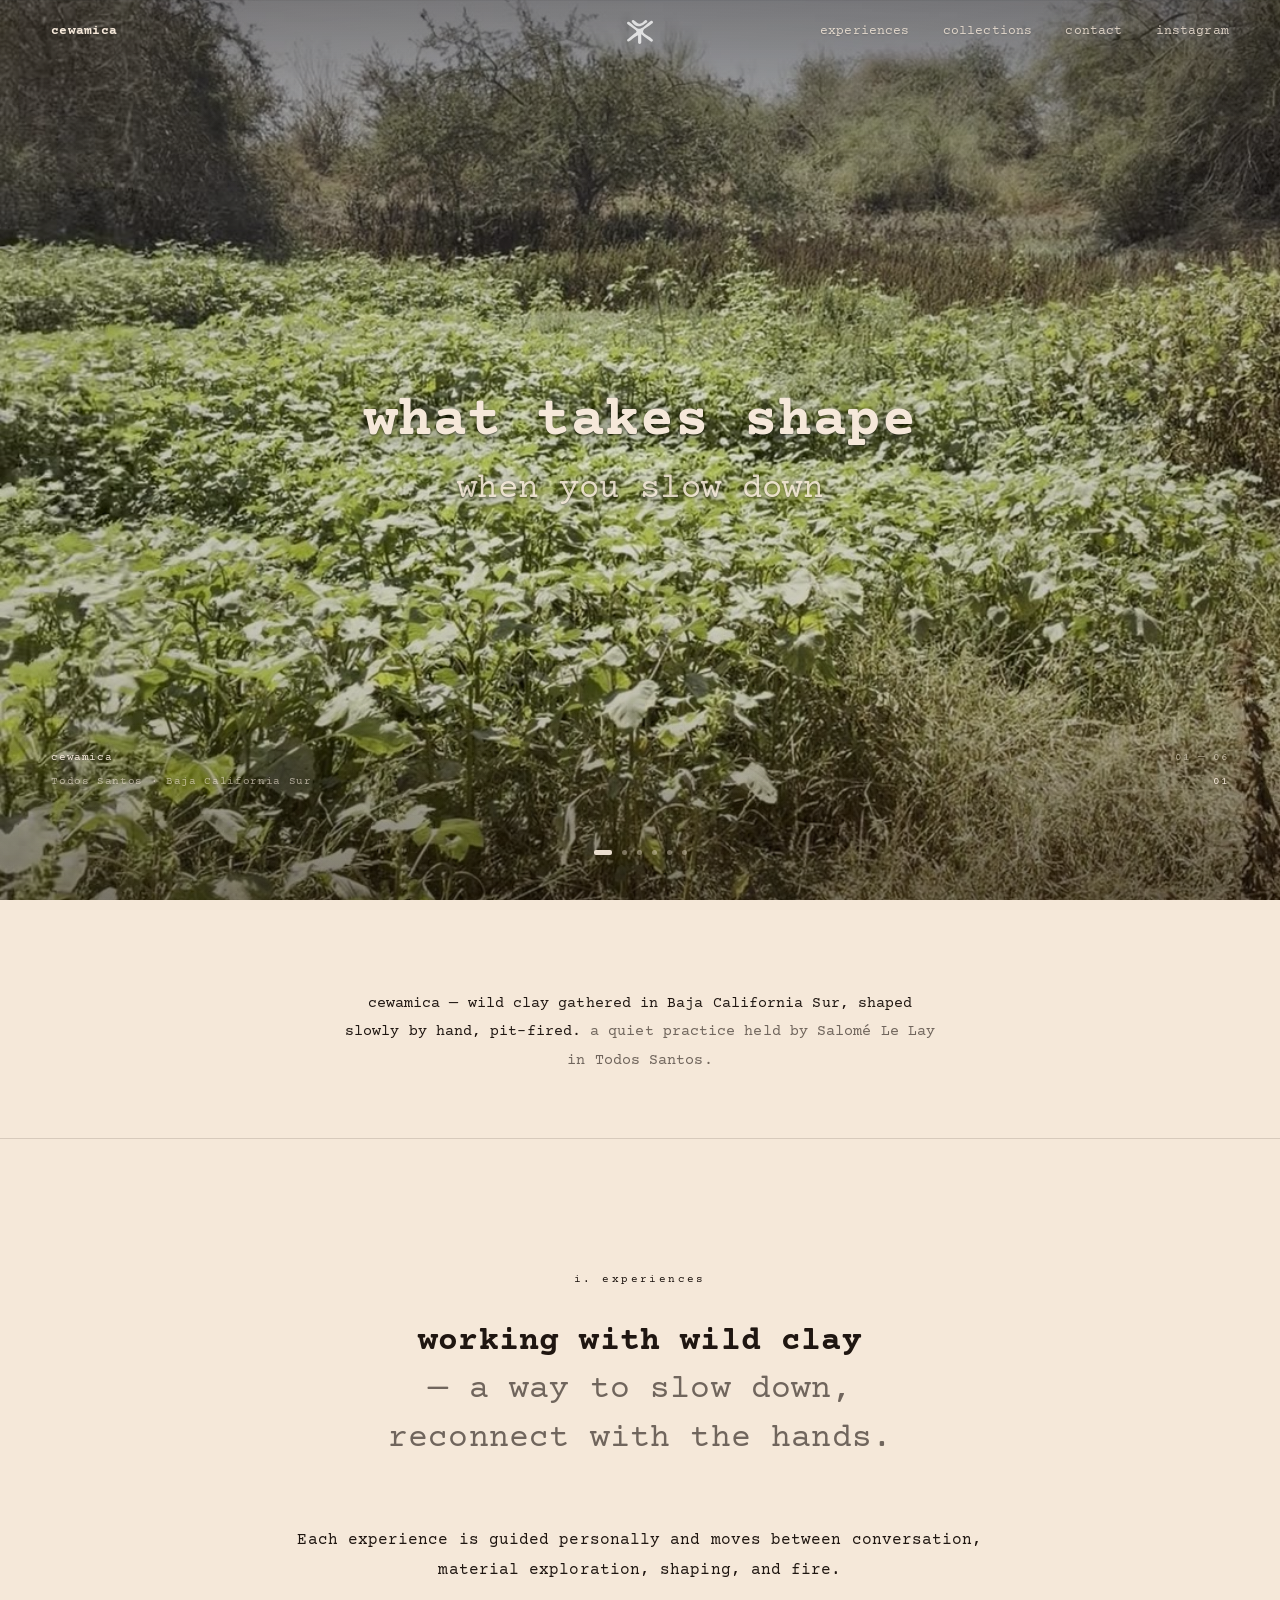
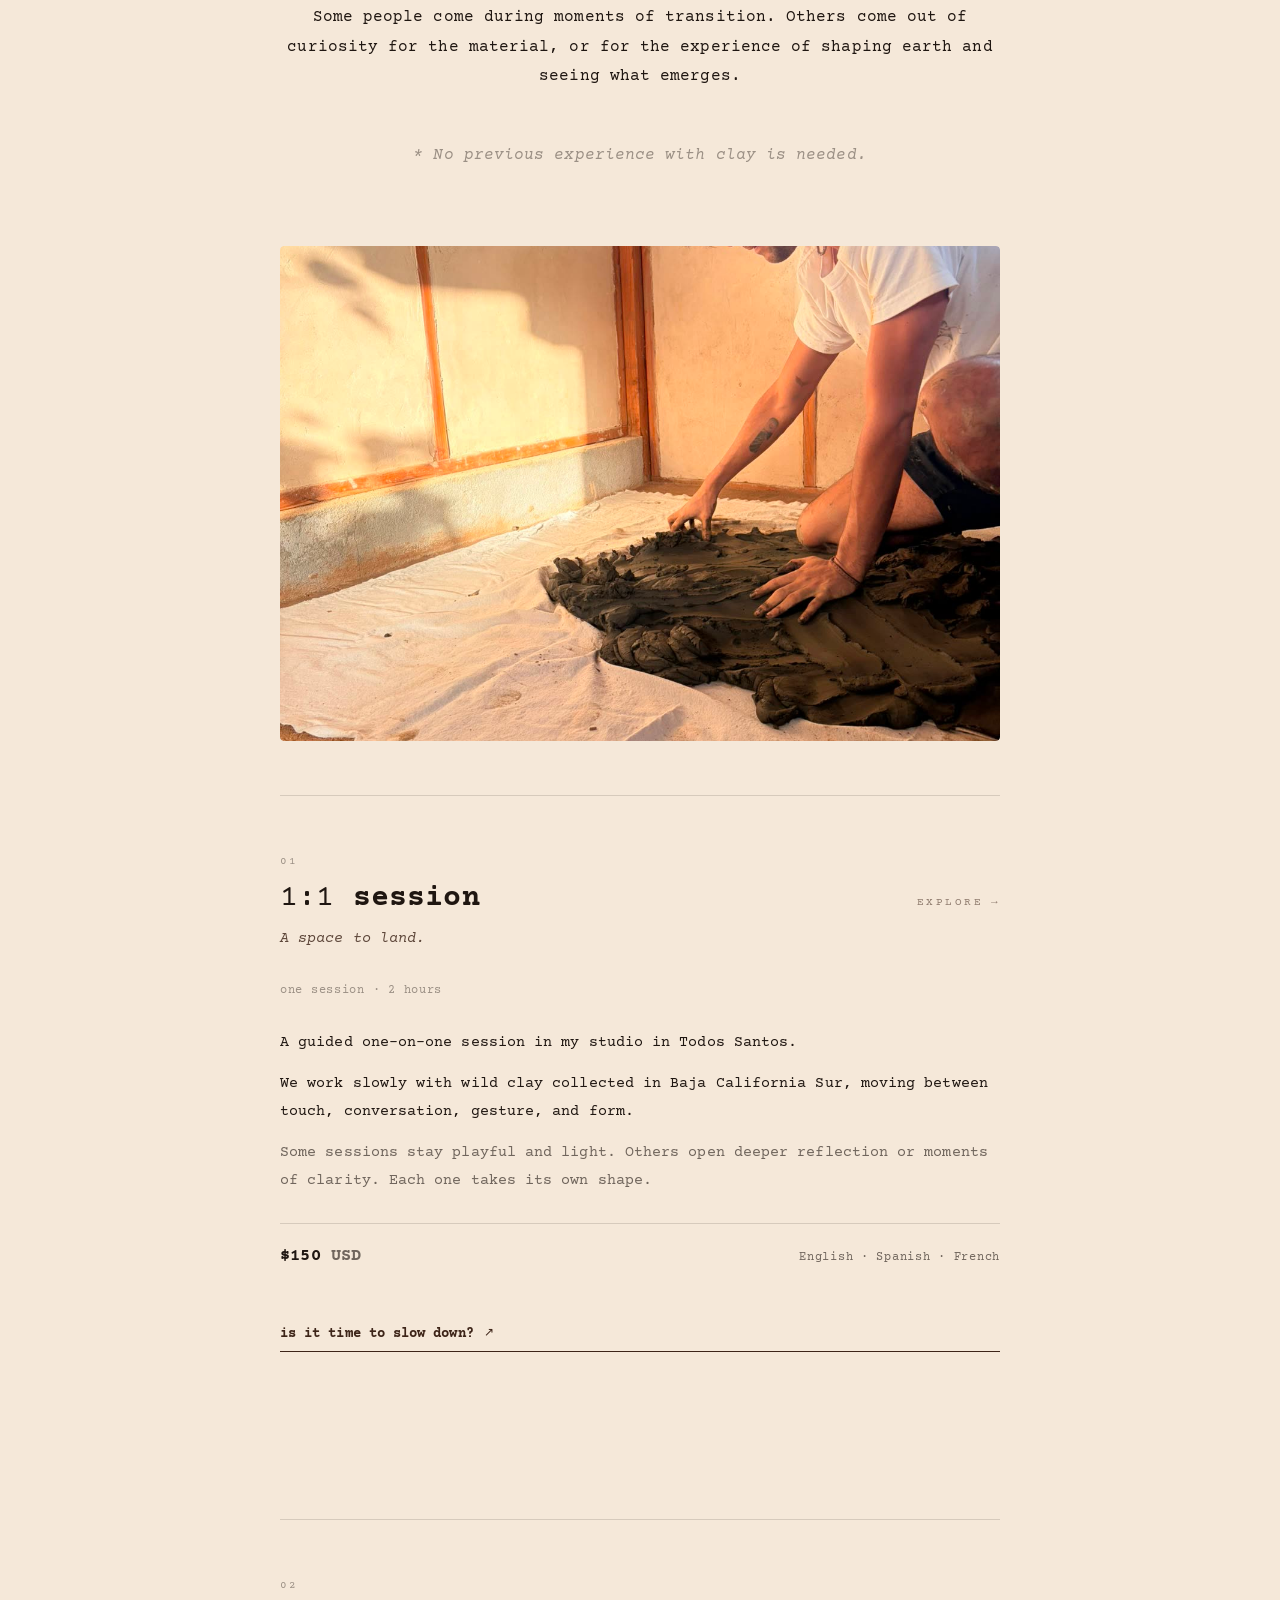
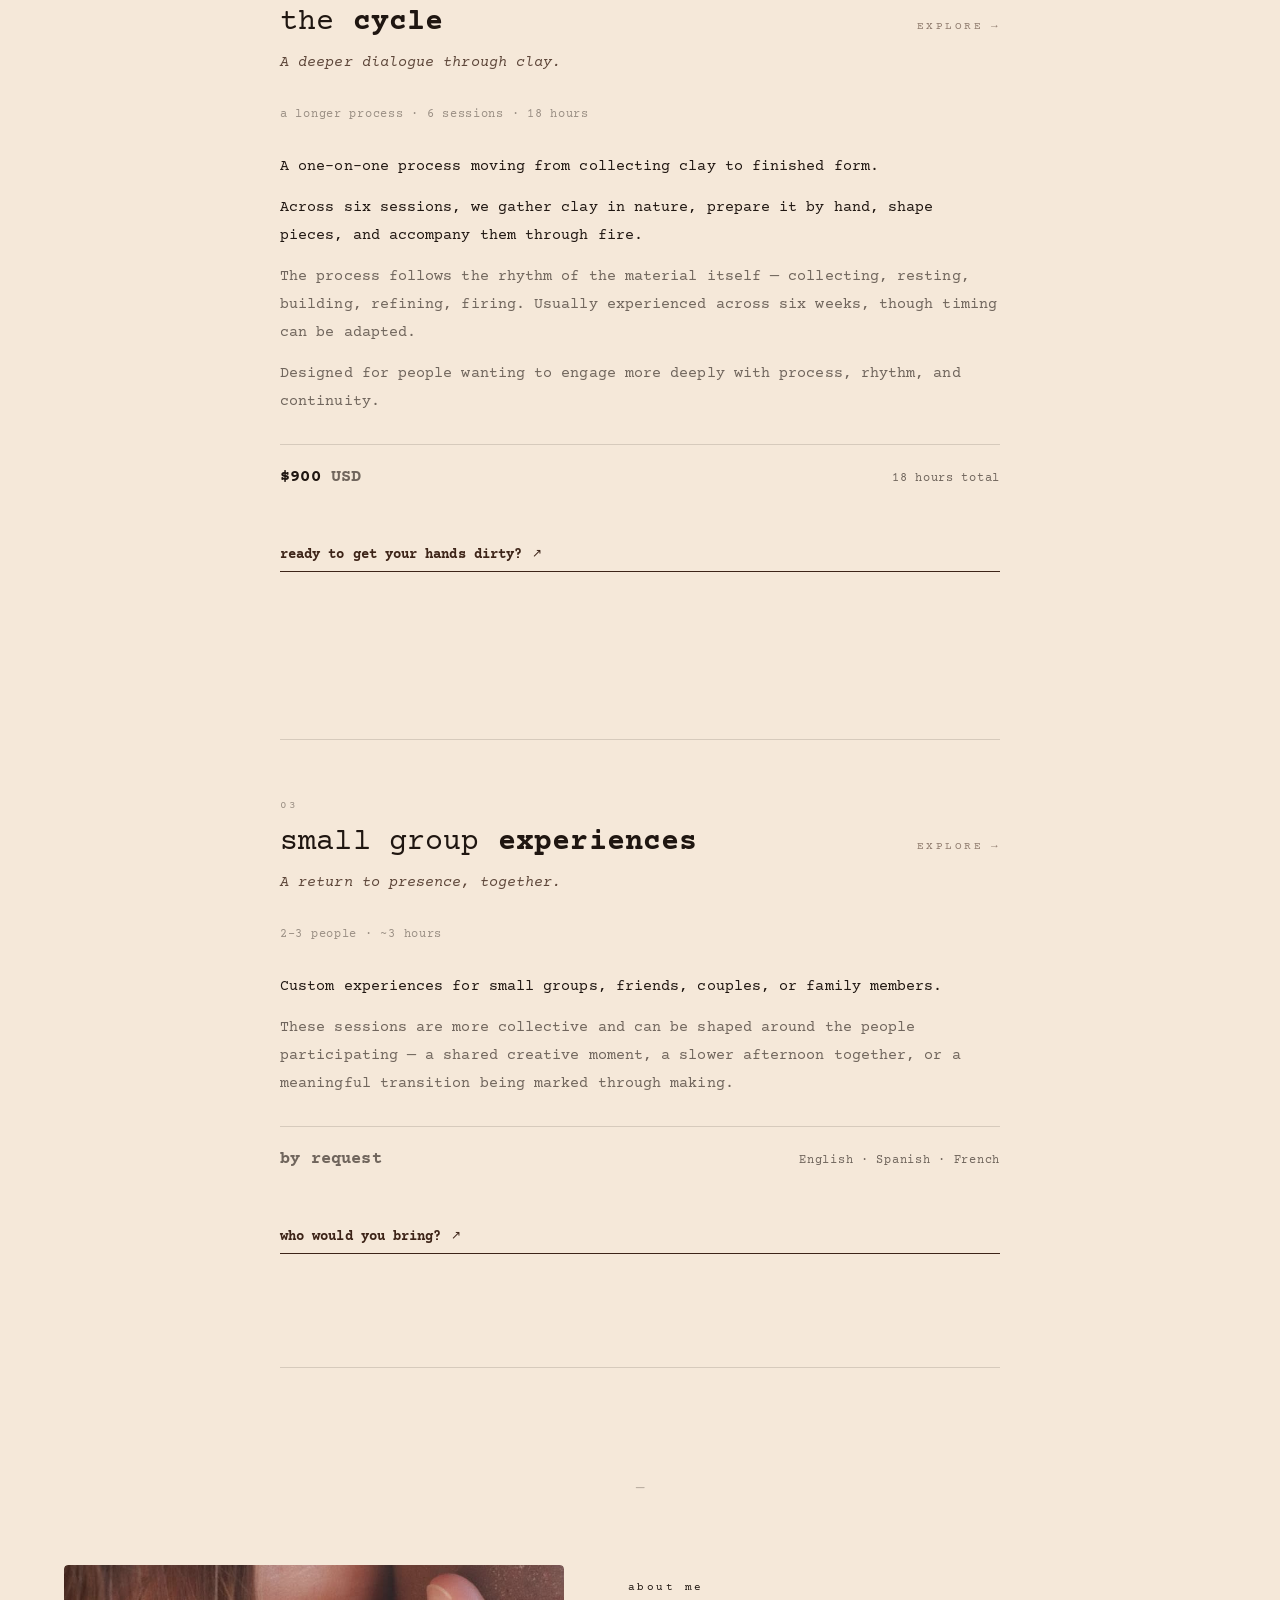
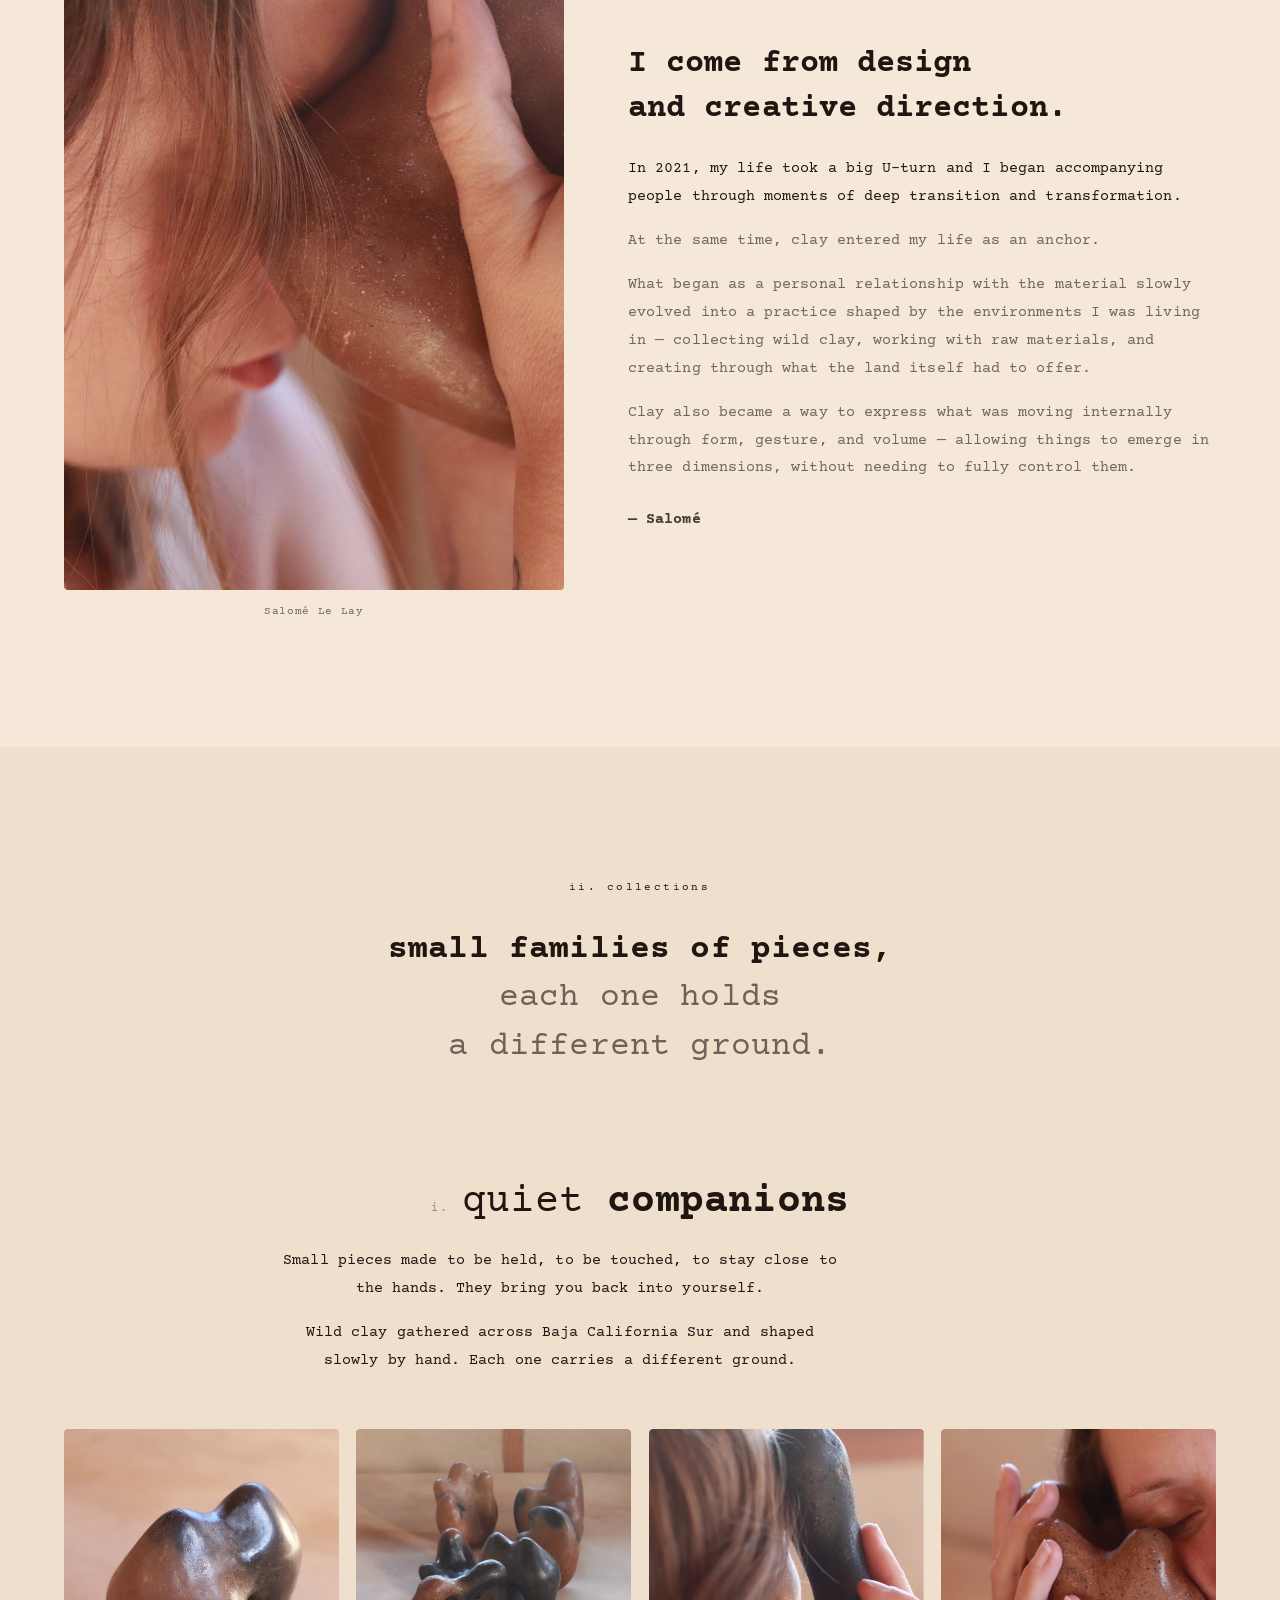
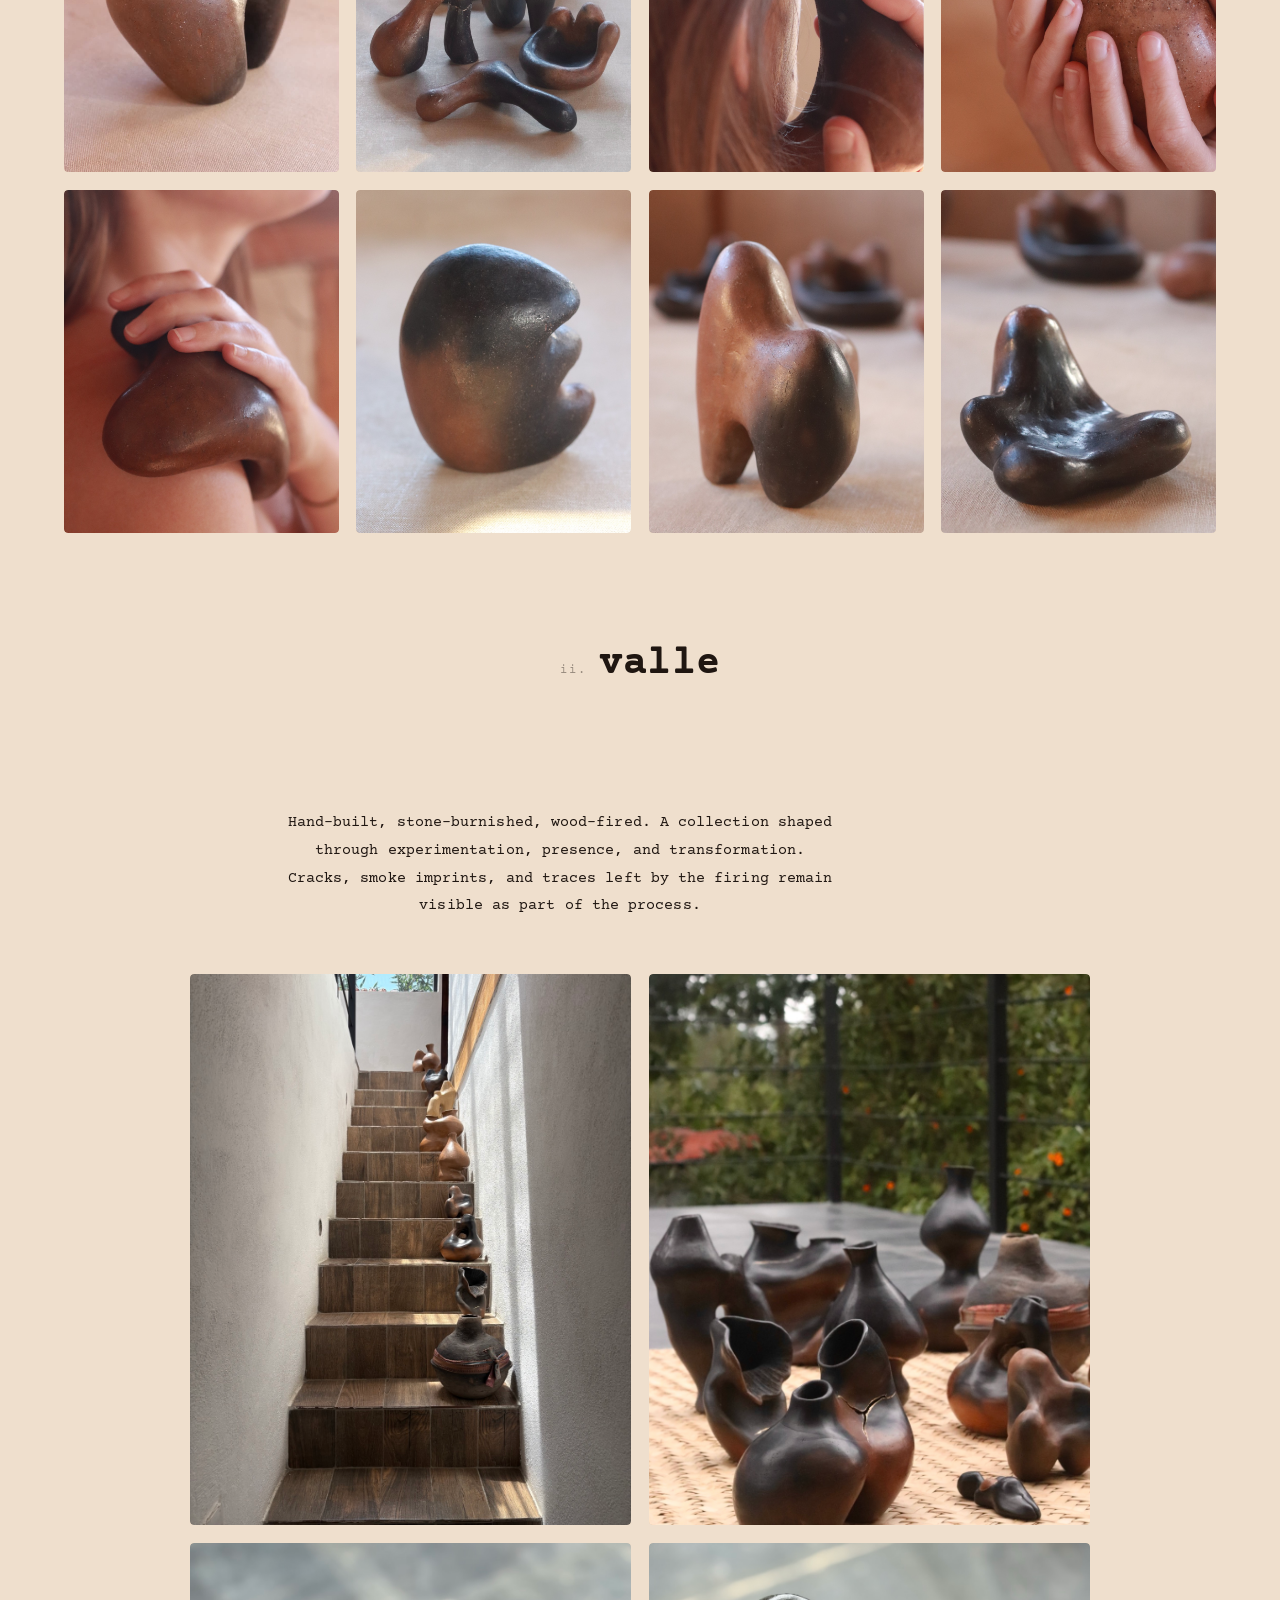
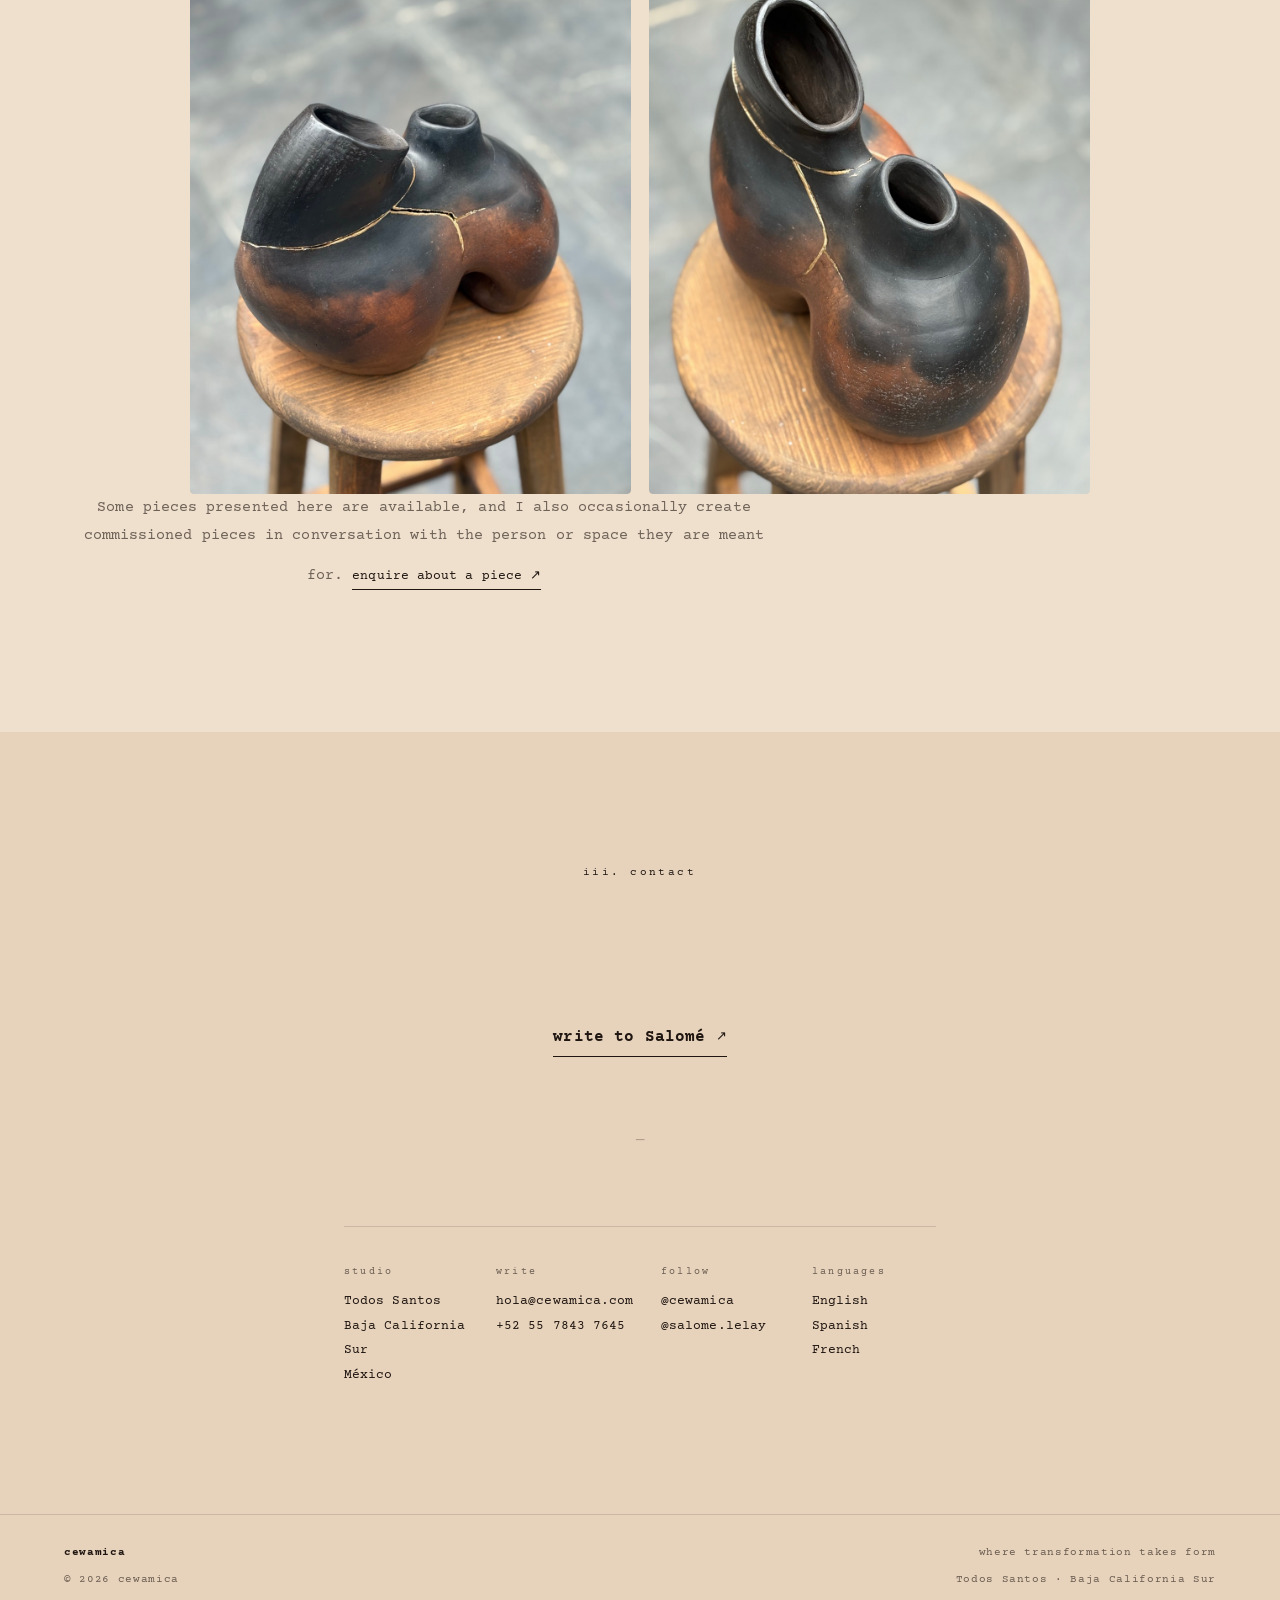
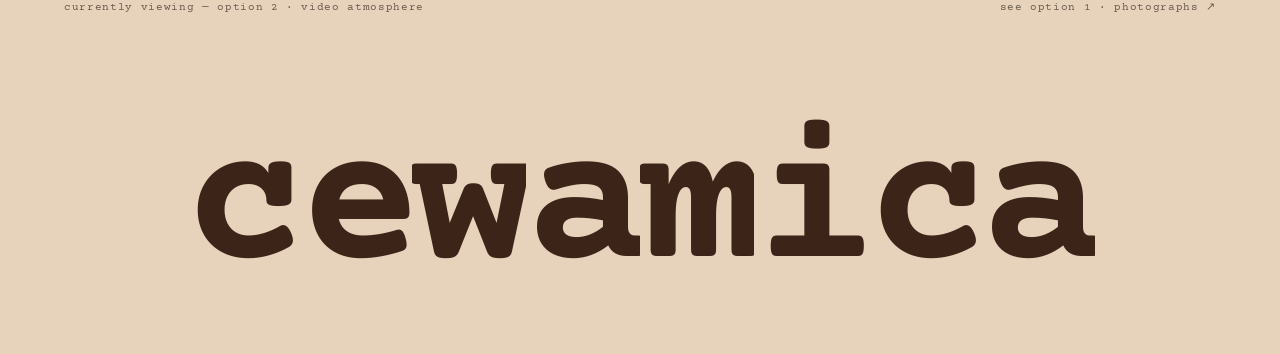
==== public/atmospheric.html @ c05c811e "Atmospheric: inline disclosure for offers + new media throughout Salomé sent zips with curated media" ====
<!doctype html>
<html lang="en">
<head>
  <meta charset="UTF-8" />
  <meta name="viewport" content="width=device-width, initial-scale=1, viewport-fit=cover" />
  <meta name="theme-color" content="#F4E6D7" />
  <title>cewamica — atmospheric · wild clay, Baja California Sur</title>
  <meta name="description" content="Cewamica — wild clay gathered in Baja California Sur, shaped by hand, pit-fired. Guided one-on-one sessions with Salomé Le Lay in Todos Santos." />

  <!-- Option 2 typography: Courier Prime (Google Fonts) — 400 + 700 + italics. -->
  <link rel="preconnect" href="https://fonts.googleapis.com" />
  <link rel="preconnect" href="https://fonts.gstatic.com" crossorigin />
  <link rel="stylesheet" href="https://fonts.googleapis.com/css2?family=Courier+Prime:ital,wght@0,400;0,700;1,400;1,700&display=swap" />

  <!-- Hero posters preload first so the cross-fade never lands on a blurry frame.
       Videos themselves are preload="auto" (full buffer) and gated on canplay. -->
  <link rel="preload" as="image" href="atmospheric/videos/01.jpg" />
  <link rel="preload" as="image" href="atmospheric/videos/02.jpg" />
  <link rel="preload" as="image" href="atmospheric/videos/03.jpg" />
  <link rel="preload" as="image" href="atmospheric/videos/04.jpg" />
  <link rel="preload" as="image" href="atmospheric/videos/05.jpg" />
  <link rel="preload" as="image" href="atmospheric/videos/06.jpg" />
  <link rel="preload" as="video" href="atmospheric/videos/01.mp4" type="video/mp4" />
  <link rel="preload" as="video" href="atmospheric/videos/02.mp4" type="video/mp4" />

  <link rel="stylesheet" href="styles.css" />
</head>
<body data-option="2">

  <!-- Scroll progress -->
  <div class="scroll-progress" aria-hidden="true"><span id="scrollProgressBar"></span></div>

  <!-- =============================================================
       NAV — quiet, monospace, lowercase
       ============================================================= -->
  <nav class="nav" aria-label="Primary" id="nav">
    <a class="nav__brand" href="#top" aria-label="Cewamica home">
      <span class="nav__brand-text">cewamica</span>
    </a>

    <div class="nav__center" aria-hidden="true">
      <a href="#top" aria-label="Cewamica">
        <img src="images/logo/icon.svg" alt="" />
      </a>
    </div>

    <div class="nav__links">
      <a class="nav__link" href="#experiences" data-section="experiences">experiences</a>
      <a class="nav__link" href="#collections" data-section="collections">collections</a>
      <a class="nav__link" href="#contact" data-section="contact">contact</a>
      <a class="nav__link" href="https://instagram.com/cewamica" target="_blank" rel="noopener">instagram</a>
    </div>

    <button class="nav__menu-toggle" aria-label="Menu" id="menuToggle"><span></span><span></span></button>
  </nav>

  <!-- Mobile drawer -->
  <div class="mobile-drawer" id="mobileDrawer" aria-hidden="true">
    <div class="mobile-drawer__inner">
      <a href="#experiences" data-close>experiences</a>
      <a href="#collections" data-close>collections</a>
      <a href="#contact" data-close>contact</a>
      <a href="https://instagram.com/cewamica" target="_blank" rel="noopener" data-close>instagram</a>
    </div>
  </div>

  <!-- =============================================================
       HERO — atmospheric video version (option 2)
       ============================================================= -->
  <header class="hero" id="top" aria-label="Cewamica" data-mode="video">

    <div class="hero__slides" id="heroSlides">

      <article class="slide is-active" data-slide="0">
        <video class="slide__video" preload="auto" muted playsinline autoplay loop
               poster="atmospheric/videos/01.jpg">
          <source src="atmospheric/videos/01.mp4" type="video/mp4" />
        </video>
        <div class="slide__veil"></div>
      </article>

      <article class="slide" data-slide="1">
        <video class="slide__video" preload="auto" muted playsinline loop
               poster="atmospheric/videos/02.jpg">
          <source src="atmospheric/videos/02.mp4" type="video/mp4" />
        </video>
        <div class="slide__veil"></div>
      </article>

      <article class="slide" data-slide="2">
        <video class="slide__video" preload="auto" muted playsinline loop
               poster="atmospheric/videos/03.jpg">
          <source src="atmospheric/videos/03.mp4" type="video/mp4" />
        </video>
        <div class="slide__veil"></div>
      </article>

      <article class="slide" data-slide="3">
        <video class="slide__video" preload="auto" muted playsinline loop
               poster="atmospheric/videos/04.jpg">
          <source src="atmospheric/videos/04.mp4" type="video/mp4" />
        </video>
        <div class="slide__veil"></div>
      </article>

      <article class="slide" data-slide="4">
        <video class="slide__video" preload="auto" muted playsinline loop
               poster="atmospheric/videos/05.jpg">
          <source src="atmospheric/videos/05.mp4" type="video/mp4" />
        </video>
        <div class="slide__veil"></div>
      </article>

      <article class="slide" data-slide="5">
        <video class="slide__video" preload="auto" muted playsinline loop
               poster="atmospheric/videos/06.jpg">
          <source src="atmospheric/videos/06.mp4" type="video/mp4" />
        </video>
        <div class="slide__veil"></div>
      </article>

    </div>

    <!-- Centered fragment — Salomé's single line, repeated under every video.
         (Same text per slide is intentional. The line breathes against six
         different Baja landscapes — the meaning settles deeper with each return.) -->
    <div class="hero__fragment" aria-live="polite">
      <div class="frag-stack" id="fragStack">
        <p class="frag is-active" data-frag="0">
          <span class="frag__line frag__line--lead">what takes shape</span>
          <span class="frag__line frag__line--sub">when you slow down</span>
        </p>
        <p class="frag" data-frag="1">
          <span class="frag__line frag__line--lead">what takes shape</span>
          <span class="frag__line frag__line--sub">when you slow down</span>
        </p>
        <p class="frag" data-frag="2">
          <span class="frag__line frag__line--lead">what takes shape</span>
          <span class="frag__line frag__line--sub">when you slow down</span>
        </p>
        <p class="frag" data-frag="3">
          <span class="frag__line frag__line--lead">what takes shape</span>
          <span class="frag__line frag__line--sub">when you slow down</span>
        </p>
        <p class="frag" data-frag="4">
          <span class="frag__line frag__line--lead">what takes shape</span>
          <span class="frag__line frag__line--sub">when you slow down</span>
        </p>
        <p class="frag" data-frag="5">
          <span class="frag__line frag__line--lead">what takes shape</span>
          <span class="frag__line frag__line--sub">when you slow down</span>
        </p>
      </div>
    </div>

    <!-- Bottom-left meta -->
    <div class="hero__meta hero__meta--bl" aria-hidden="true">
      <span>cewamica</span>
      <span class="dim">Todos Santos · Baja California Sur</span>
    </div>

    <!-- Bottom-right meta — index -->
    <div class="hero__meta hero__meta--br" aria-hidden="true">
      <span class="dim">01 — 06</span>
      <span id="slideIndex">01</span>
    </div>

    <!-- Tiny progress dots, click to jump -->
    <div class="hero__dots" id="heroDots" role="tablist" aria-label="Hero">
      <button class="dot is-active" data-go="0" role="tab" aria-label="1"></button>
      <button class="dot" data-go="1" role="tab" aria-label="2"></button>
      <button class="dot" data-go="2" role="tab" aria-label="3"></button>
      <button class="dot" data-go="3" role="tab" aria-label="4"></button>
      <button class="dot" data-go="4" role="tab" aria-label="5"></button>
      <button class="dot" data-go="5" role="tab" aria-label="6"></button>
    </div>

    <a class="scroll-cue" href="#experiences" aria-label="Scroll">
      <span>scroll</span>
      <span class="scroll-cue__line" aria-hidden="true"></span>
    </a>

  </header>

  <!-- =============================================================
       INTRO STRIP — between hero and experiences, breathing room
       ============================================================= -->
  <section class="strip" aria-hidden="true">
    <div class="strip__inner">
      <p class="strip__copy reveal">
        cewamica — wild clay gathered in Baja California Sur,
        shaped slowly by hand, pit-fired. <span class="dim">a quiet practice held by Salomé Le Lay in Todos Santos.</span>
      </p>
    </div>
  </section>

  <!-- =============================================================
       EXPERIENCES
       ============================================================= -->
  <section class="section" id="experiences">
    <div class="section__inner">

      <header class="section__head">
        <span class="eyebrow reveal">i. experiences</span>
        <h2 class="display reveal reveal--delay-1">
          <span class="line">working with wild clay</span>
          <span class="line dim">— a way to slow down,</span>
          <span class="line dim">reconnect with the hands.</span>
        </h2>
      </header>

      <div class="experiences__intro">
        <p class="reveal">
          Each experience is guided personally and moves between conversation,
          material exploration, shaping, and fire.
        </p>
        <p class="reveal reveal--delay-1 dim">
          Some people come during moments of transition. Others come out of curiosity
          for the material, or for the experience of shaping earth and seeing what emerges.
        </p>
        <p class="footnote reveal reveal--delay-2">
          * No previous experience with clay is needed.
        </p>
      </div>

      <!-- Atmospheric strip between intro + offers — the practice, made visible -->
      <figure class="experiences__atmosphere reveal">
        <img src="images/ambient/process-02.jpg" alt="" loading="lazy" />
      </figure>

      <!-- Three offerings -->
      <div class="offers">

        <!-- 1:1 SESSION ============================================ -->
        <article class="offer reveal" data-offer="one-on-one">
          <header class="offer__head">
            <span class="offer__index">01</span>
            <button class="offer__title-btn" type="button"
                    aria-expanded="false" aria-controls="expand-one-on-one">
              <h3 class="offer__title">1:1 <span class="medium">session</span></h3>
              <span class="offer__explore" aria-hidden="true">
                <span class="offer__explore-label">explore</span>
                <span class="offer__explore-arrow">→</span>
              </span>
            </button>
            <p class="offer__tagline"><em>A space to land.</em></p>
            <span class="offer__meta">one session · 2 hours</span>
          </header>
          <div class="offer__body">
            <p>A guided one-on-one session in my studio in Todos Santos.</p>
            <p>We work slowly with wild clay collected in Baja California Sur,
              moving between touch, conversation, gesture, and form.</p>
            <p class="dim">Some sessions stay playful and light.
              Others open deeper reflection or moments of clarity.
              Each one takes its own shape.</p>
          </div>
          <footer class="offer__foot">
            <span class="offer__price">$150 <span class="dim">USD</span></span>
            <span class="offer__lang dim">English · Spanish · French</span>
          </footer>
          <a class="offer__whatsapp" href="https://wa.me/5215578437645?text=Hi%20Salom%C3%A9%2C%20is%20it%20time%20to%20slow%20down%3F%20I%27d%20like%20to%20book%20a%201%3A1%20session." target="_blank" rel="noopener">
            <span>is it time to slow down?</span>
            <span class="offer__whatsapp-arrow" aria-hidden="true">↗</span>
          </a>

          <!-- IN-PLACE DISCLOSURE — opens with the explore button above -->
          <section class="offer__expand" id="expand-one-on-one" aria-hidden="true">
            <div class="offer__expand-inner">
              <p class="offer__expand-headline"><em>A space to land.</em></p>
              <div class="offer__gallery" data-gallery-size="1">
                <figure class="offer__media">
                  <video class="offer__media-video" preload="none" muted playsinline loop
                         poster="atmospheric/galleries/one-on-one/01.jpg"
                         data-src="atmospheric/galleries/one-on-one/01.mp4"></video>
                </figure>
              </div>
              <div class="offer__quotes">
                <blockquote class="offer__quote">
                  <p>“It's so easy for me to get caught up in everything. I hadn't realized
                  how much I needed this. I left calmer, more present and more like myself.”</p>
                </blockquote>
                <blockquote class="offer__quote">
                  <p>“I don't often make time for myself like this. It felt good to slow
                  down and simply be.”</p>
                </blockquote>
              </div>
              <a class="offer__expand-cta" href="https://wa.me/5215578437645?text=Hi%20Salom%C3%A9%2C%20is%20it%20time%20to%20slow%20down%3F%20I%27d%20like%20to%20book%20a%201%3A1%20session." target="_blank" rel="noopener">
                <span>is it time to slow down?</span>
                <span class="offer__whatsapp-arrow" aria-hidden="true">↗</span>
              </a>
              <button class="offer__expand-close" type="button" aria-label="close">close ×</button>
            </div>
          </section>
        </article>

        <!-- THE CYCLE ============================================== -->
        <article class="offer reveal reveal--delay-1" data-offer="cycle">
          <header class="offer__head">
            <span class="offer__index">02</span>
            <button class="offer__title-btn" type="button"
                    aria-expanded="false" aria-controls="expand-cycle">
              <h3 class="offer__title">the <span class="medium">cycle</span></h3>
              <span class="offer__explore" aria-hidden="true">
                <span class="offer__explore-label">explore</span>
                <span class="offer__explore-arrow">→</span>
              </span>
            </button>
            <p class="offer__tagline"><em>A deeper dialogue through clay.</em></p>
            <span class="offer__meta">a longer process · 6 sessions · 18 hours</span>
          </header>
          <div class="offer__body">
            <p>A one-on-one process moving from collecting clay to finished form.</p>
            <p>Across six sessions, we gather clay in nature, prepare it by hand,
              shape pieces, and accompany them through fire.</p>
            <p class="dim">The process follows the rhythm of the material itself —
              collecting, resting, building, refining, firing.
              Usually experienced across six weeks, though timing can be adapted.</p>
            <p class="dim">Designed for people wanting to engage more deeply
              with process, rhythm, and continuity.</p>
          </div>
          <footer class="offer__foot">
            <span class="offer__price">$900 <span class="dim">USD</span></span>
            <span class="offer__lang dim">18 hours total</span>
          </footer>
          <a class="offer__whatsapp" href="https://wa.me/5215578437645?text=Hi%20Salom%C3%A9%2C%20I%27m%20ready%20to%20get%20my%20hands%20dirty.%20Tell%20me%20about%20the%20Cycle." target="_blank" rel="noopener">
            <span>ready to get your hands dirty?</span>
            <span class="offer__whatsapp-arrow" aria-hidden="true">↗</span>
          </a>

          <section class="offer__expand" id="expand-cycle" aria-hidden="true">
            <div class="offer__expand-inner">
              <p class="offer__expand-headline"><em>A deeper dialogue through clay.</em></p>
              <div class="offer__gallery" data-gallery-size="5">
                <figure class="offer__media">
                  <video class="offer__media-video" preload="none" muted playsinline loop
                         poster="atmospheric/galleries/cycle/01.jpg"
                         data-src="atmospheric/galleries/cycle/01.mp4"></video>
                </figure>
                <figure class="offer__media">
                  <video class="offer__media-video" preload="none" muted playsinline loop
                         poster="atmospheric/galleries/cycle/02.jpg"
                         data-src="atmospheric/galleries/cycle/02.mp4"></video>
                </figure>
                <figure class="offer__media">
                  <video class="offer__media-video" preload="none" muted playsinline loop
                         poster="atmospheric/galleries/cycle/03.jpg"
                         data-src="atmospheric/galleries/cycle/03.mp4"></video>
                </figure>
                <figure class="offer__media">
                  <video class="offer__media-video" preload="none" muted playsinline loop
                         poster="atmospheric/galleries/cycle/04.jpg"
                         data-src="atmospheric/galleries/cycle/04.mp4"></video>
                </figure>
                <figure class="offer__media">
                  <video class="offer__media-video" preload="none" muted playsinline loop
                         poster="atmospheric/galleries/cycle/05.jpg"
                         data-src="atmospheric/galleries/cycle/05.mp4"></video>
                </figure>
              </div>
              <div class="offer__quotes">
                <blockquote class="offer__quote">
                  <p>“I came because I wanted to learn about wild clay. I didn't expect
                  the process to teach me so much about myself…”</p>
                </blockquote>
                <blockquote class="offer__quote">
                  <p>“I've never been so involved in the making of a piece. It changed
                  the way I think about ceramics.”</p>
                </blockquote>
              </div>
              <a class="offer__expand-cta" href="https://wa.me/5215578437645?text=Hi%20Salom%C3%A9%2C%20I%27m%20ready%20to%20get%20my%20hands%20dirty.%20Tell%20me%20about%20the%20Cycle." target="_blank" rel="noopener">
                <span>ready to get your hands dirty?</span>
                <span class="offer__whatsapp-arrow" aria-hidden="true">↗</span>
              </a>
              <button class="offer__expand-close" type="button" aria-label="close">close ×</button>
            </div>
          </section>
        </article>

        <!-- SMALL GROUP =========================================== -->
        <article class="offer reveal reveal--delay-2" data-offer="group">
          <header class="offer__head">
            <span class="offer__index">03</span>
            <button class="offer__title-btn" type="button"
                    aria-expanded="false" aria-controls="expand-group">
              <h3 class="offer__title">small group <span class="medium">experiences</span></h3>
              <span class="offer__explore" aria-hidden="true">
                <span class="offer__explore-label">explore</span>
                <span class="offer__explore-arrow">→</span>
              </span>
            </button>
            <p class="offer__tagline"><em>A return to presence, together.</em></p>
            <span class="offer__meta">2–3 people · ~3 hours</span>
          </header>
          <div class="offer__body">
            <p>Custom experiences for small groups, friends, couples, or family members.</p>
            <p class="dim">These sessions are more collective and can be shaped around the
              people participating — a shared creative moment, a slower afternoon together,
              or a meaningful transition being marked through making.</p>
          </div>
          <footer class="offer__foot">
            <span class="offer__price dim">by request</span>
            <span class="offer__lang dim">English · Spanish · French</span>
          </footer>
          <a class="offer__whatsapp" href="https://wa.me/5215578437645?text=Hi%20Salom%C3%A9%2C%20who%20would%20I%20bring%3F%20Tell%20me%20about%20the%20group%20experience." target="_blank" rel="noopener">
            <span>who would you bring?</span>
            <span class="offer__whatsapp-arrow" aria-hidden="true">↗</span>
          </a>

          <section class="offer__expand" id="expand-group" aria-hidden="true">
            <div class="offer__expand-inner">
              <p class="offer__expand-headline"><em>A return to presence, together.</em></p>
              <div class="offer__gallery" data-gallery-size="3">
                <figure class="offer__media">
                  <video class="offer__media-video" preload="none" muted playsinline loop
                         poster="atmospheric/galleries/group/01.jpg"
                         data-src="atmospheric/galleries/group/01.mp4"></video>
                </figure>
                <figure class="offer__media">
                  <video class="offer__media-video" preload="none" muted playsinline loop
                         poster="atmospheric/galleries/group/02.jpg"
                         data-src="atmospheric/galleries/group/02.mp4"></video>
                </figure>
                <figure class="offer__media">
                  <video class="offer__media-video" preload="none" muted playsinline loop
                         poster="atmospheric/galleries/group/03.jpg"
                         data-src="atmospheric/galleries/group/03.mp4"></video>
                </figure>
              </div>
              <div class="offer__quotes">
                <blockquote class="offer__quote">
                  <p>“We came expecting to spend an afternoon working with clay.
                  We left with a memory we will carry for a long time.”</p>
                </blockquote>
                <blockquote class="offer__quote">
                  <p>“It's hard to explain what happened that day. I'm still grateful for it.”</p>
                </blockquote>
              </div>
              <a class="offer__expand-cta" href="https://wa.me/5215578437645?text=Hi%20Salom%C3%A9%2C%20who%20would%20I%20bring%3F%20Tell%20me%20about%20the%20group%20experience." target="_blank" rel="noopener">
                <span>who would you bring?</span>
                <span class="offer__whatsapp-arrow" aria-hidden="true">↗</span>
              </a>
              <button class="offer__expand-close" type="button" aria-label="close">close ×</button>
            </div>
          </section>
        </article>

      </div>

      <!-- About me — embedded inside Experiences -->
      <div class="about">
        <div class="about__divider"><span>—</span></div>

        <div class="about__grid">

          <figure class="about__media reveal">
            <img src="images/about/salome-new.jpg" alt="Salomé Le Lay" loading="lazy" />
            <figcaption class="dim">Salomé Le Lay</figcaption>
          </figure>

          <div class="about__copy">
            <span class="eyebrow reveal">about me</span>
            <h3 class="about__title reveal reveal--delay-1">
              <span class="line">I come from design</span>
              <span class="line">and creative direction.</span>
            </h3>
            <div class="about__body reveal reveal--delay-1">
              <p>
                In 2021, my life took a big U-turn and I began accompanying people
                through moments of deep transition and transformation.
              </p>
              <p class="dim">
                At the same time, clay entered my life as an anchor.
              </p>
              <p class="dim">
                What began as a personal relationship with the material slowly
                evolved into a practice shaped by the environments I was living in —
                collecting wild clay, working with raw materials, and creating
                through what the land itself had to offer.
              </p>
              <p class="dim">
                Clay also became a way to express what was moving internally
                through form, gesture, and volume — allowing things to emerge
                in three dimensions, without needing to fully control them.
              </p>
              <p class="signature">— Salomé</p>
            </div>
          </div>

        </div>
      </div>

    </div>
  </section>

  <!-- =============================================================
       COLLECTIONS
       ============================================================= -->
  <section class="section section--collections" id="collections">
    <div class="section__inner">

      <header class="section__head">
        <span class="eyebrow reveal">ii. collections</span>
        <h2 class="display reveal reveal--delay-1">
          <span class="line">small families of pieces,</span>
          <span class="line dim">each one holds</span>
          <span class="line dim">a different ground.</span>
        </h2>
      </header>

      <!-- QUIET COMPANIONS -->
      <article class="collection">
        <header class="collection__head">
          <div class="collection__title-row">
            <span class="collection__index">i.</span>
            <h3 class="collection__title reveal">quiet <span class="medium">companions</span></h3>
          </div>
          <p class="collection__lede reveal reveal--delay-1">
            Small pieces made to be held, to be touched,
            to stay close to the hands. They bring you back into yourself.
          </p>
          <p class="collection__lede dim reveal reveal--delay-2">
            Wild clay gathered across Baja California Sur and shaped slowly by hand.
            Each one carries a different ground.
          </p>
        </header>

        <div class="collection__grid">
          <figure class="piece"><img src="images/quiet/companion-hero.jpg" alt="" loading="lazy"><figcaption><span>i</span> companion · lead piece</figcaption></figure>
          <figure class="piece"><img src="images/quiet/quiet-02.jpg" alt="" loading="lazy"><figcaption><span>ii</span> pescadero · 12 × 13</figcaption></figure>
          <figure class="piece"><img src="images/quiet/quiet-03.jpg" alt="" loading="lazy"><figcaption><span>iii</span> la torre · 13 × 14</figcaption></figure>
          <figure class="piece"><img src="images/quiet/quiet-05.jpg" alt="" loading="lazy"><figcaption><span>iv</span> sierra · 11 × 12</figcaption></figure>
          <figure class="piece"><img src="images/quiet/quiet-06.jpg" alt="" loading="lazy"><figcaption><span>v</span> lecho · 14 × 15</figcaption></figure>
          <figure class="piece"><img src="images/quiet/quiet-07.jpg" alt="" loading="lazy"><figcaption><span>vi</span> pacífico · 10 × 11</figcaption></figure>
          <figure class="piece"><img src="images/quiet/quiet-09.jpg" alt="" loading="lazy"><figcaption><span>vii</span> cardón · 13 × 14</figcaption></figure>
          <figure class="piece"><img src="images/quiet/quiet-10.jpg" alt="" loading="lazy"><figcaption><span>viii</span> salobre · 12 × 12</figcaption></figure>
        </div>
      </article>

      <!-- VALLE -->
      <article class="collection">
        <header class="collection__head">
          <div class="collection__title-row">
            <span class="collection__index">ii.</span>
            <h3 class="collection__title reveal"><span class="medium">valle</span></h3>
          </div>
          <p class="collection__lede reveal reveal--delay-1">
            Wild clay gathered in the mountains of Valle de Bravo and the State of Mexico,
            mixed with sand from the coast of Brittany, where I grew up in France.
          </p>
          <p class="collection__lede dim reveal reveal--delay-2">
            Hand-built, stone-burnished, wood-fired.
            A collection shaped through experimentation, presence, and transformation.
            Cracks, smoke imprints, and traces left by the firing remain visible as part of the process.
          </p>
        </header>

        <div class="collection__grid collection__grid--large">
          <figure class="piece"><img src="images/valle/valle-02.jpg" alt="" loading="lazy"><figcaption><span>i</span> cardón · large</figcaption></figure>
          <figure class="piece"><img src="images/valle/valle-01.jpg" alt="" loading="lazy"><figcaption><span>ii</span> vertical</figcaption></figure>
          <figure class="piece"><img src="images/valle/valle-03.jpg" alt="" loading="lazy"><figcaption><span>iii</span> vessel</figcaption></figure>
          <figure class="piece"><img src="images/valle/valle-04.jpg" alt="" loading="lazy"><figcaption><span>iv</span> detail</figcaption></figure>
        </div>
      </article>

      <p class="collection__note reveal">
        <span class="dim">Some pieces presented here are available, and I also occasionally create
        commissioned pieces in conversation with the person or space they are meant for.</span>
        <a href="mailto:hola@cewamica.com" class="collection__enquire">enquire about a piece ↗</a>
      </p>

    </div>
  </section>

  <!-- =============================================================
       CONTACT
       ============================================================= -->
  <section class="section section--contact" id="contact">
    <div class="section__inner section__inner--center">

      <span class="eyebrow reveal">iii. contact</span>

      <h2 class="display reveal reveal--delay-1">
        <span class="line">curious?</span>
      </h2>

      <p class="contact__lede reveal reveal--delay-2 dim">
        About a piece, the studio, or an experience.
      </p>

      <div class="contact__cta-wrap reveal reveal--delay-2">
        <a class="contact__cta" href="mailto:hola@cewamica.com">
          write to Salomé
          <span class="arrow" aria-hidden="true">↗</span>
        </a>
      </div>

      <div class="contact__sep" aria-hidden="true">—</div>

      <div class="contact__details">
        <div class="contact__col reveal">
          <span class="contact__label dim">studio</span>
          <p>Todos Santos<br>Baja California Sur<br>México</p>
        </div>
        <div class="contact__col reveal reveal--delay-1">
          <span class="contact__label dim">write</span>
          <p>
            <a href="mailto:hola@cewamica.com">hola@cewamica.com</a><br>
            <a href="tel:+5215578437645">+52 55 7843 7645</a>
          </p>
        </div>
        <div class="contact__col reveal reveal--delay-2">
          <span class="contact__label dim">follow</span>
          <p>
            <a href="https://instagram.com/cewamica" target="_blank" rel="noopener">@cewamica</a><br>
            <a href="https://instagram.com/salome.lelay" target="_blank" rel="noopener">@salome.lelay</a>
          </p>
        </div>
        <div class="contact__col reveal reveal--delay-3">
          <span class="contact__label dim">languages</span>
          <p>English<br>Spanish<br>French</p>
        </div>
      </div>

    </div>
  </section>

  <!-- =============================================================
       FOOTER — quiet typewritten signature
       ============================================================= -->
  <footer class="foot">
    <div class="foot__inner">
      <div class="foot__row">
        <span class="foot__wordmark">cewamica</span>
        <span class="dim">where transformation takes form</span>
      </div>
      <div class="foot__row">
        <span class="dim">© 2026 cewamica</span>
        <span class="dim">Todos Santos · Baja California Sur</span>
      </div>
      <div class="foot__row foot__row--switch">
        <span class="dim">currently viewing — option 2 · video atmosphere</span>
        <a class="dim" href="index.html">see option 1 · photographs ↗</a>
      </div>
    </div>

    <!-- Giant wordmark sign-off — letters stagger up from below on scroll into view -->
    <div class="foot__giant" aria-hidden="true">
      <span class="giant-wordmark" data-text="cewamica">
        <span class="gw__letter" style="--idx:0"><span>c</span></span>
        <span class="gw__letter" style="--idx:1"><span>e</span></span>
        <span class="gw__letter" style="--idx:2"><span>w</span></span>
        <span class="gw__letter" style="--idx:3"><span>a</span></span>
        <span class="gw__letter" style="--idx:4"><span>m</span></span>
        <span class="gw__letter" style="--idx:5"><span>i</span></span>
        <span class="gw__letter" style="--idx:6"><span>c</span></span>
        <span class="gw__letter" style="--idx:7"><span>a</span></span>
      </span>
    </div>
  </footer>

  <script src="main.js" defer></script>
</body>
</html>
---- public/styles.css ----
/* ==========================================================================
   CEWÁMICA — design system v2
   typewriter monospace · opacity-led hierarchy · breathing space
   ========================================================================== */

/* ---------- FONTS ---------- */
@font-face {
  font-family: 'Typewriter';
  src: url('fonts/Typewriter-Regular.otf') format('opentype');
  font-weight: 400;
  font-style: normal;
  font-display: swap;
}
@font-face {
  font-family: 'Typewriter';
  src: url('fonts/Typewriter-Medium.otf') format('opentype');
  font-weight: 600;
  font-style: normal;
  font-display: swap;
}

/* ---------- TOKENS ---------- */
:root {
  /* Warm cream palette — feminine, calm */
  --bg:        #F5E8D9;          /* page background — like aged paper */
  --bg-soft:   #EFDFCD;          /* secondary surfaces */
  --bg-deep:   #E7D2BB;          /* contact area */
  --ink:       #1F1611;          /* near-black, warm-brown */
  --clay:      #3D2418;          /* deep clay accents */
  --orange:    #C24A2A;          /* whisper accent — used very sparingly */

  /* Opacity-led hierarchy */
  --o-100: 1.0;
  --o-85:  0.82;
  --o-65:  0.62;
  --o-45:  0.42;
  --o-30:  0.28;

  --font: 'Typewriter', ui-monospace, 'Courier New', monospace;

  --max: 1280px;
  --col-narrow: 540px;    /* letter-width column */
  --col-mid: 720px;
  --gutter: clamp(24px, 5vw, 64px);

  --ease-soft: cubic-bezier(0.22, 1, 0.36, 1);
  --ease-quiet: cubic-bezier(0.65, 0, 0.35, 1);

  --line: 1px solid rgba(31, 22, 17, 0.14);
}

/* ---------- BASE ---------- */
*, *::before, *::after { box-sizing: border-box; }
html, body { margin: 0; padding: 0; }
html {
  scroll-behavior: smooth;
  -webkit-font-smoothing: antialiased;
  -moz-osx-font-smoothing: grayscale;
  background: var(--bg);
}
body {
  font-family: var(--font);
  font-weight: 400;
  font-size: 15px;
  line-height: 1.8;
  letter-spacing: 0.005em;
  color: var(--ink);
  background: var(--bg);
  overflow-x: hidden;
}
img, svg { max-width: 100%; display: block; }
a { color: inherit; text-decoration: none; transition: opacity 0.4s var(--ease-soft); }
a:hover { opacity: 0.6; }
strong { font-weight: 600; }
button { font: inherit; background: none; border: 0; padding: 0; cursor: pointer; color: inherit; }
::selection { background: rgba(194, 74, 42, 0.22); color: var(--ink); }

/* Opacity dimming */
.dim { opacity: var(--o-65); }
.medium { font-weight: 600; }

/* ---------- SCROLL PROGRESS ---------- */
.scroll-progress {
  position: fixed; left: 0; right: 0; top: 0;
  height: 1px;
  background: rgba(31, 22, 17, 0.06);
  z-index: 100;
}
.scroll-progress span {
  display: block; height: 100%; width: 0;
  background: var(--ink);
  opacity: 0.5;
  transition: width 0.15s linear;
}

/* ==========================================================================
   NAV
   ========================================================================== */
.nav {
  position: fixed; left: 0; right: 0; top: 0;
  z-index: 60;
  display: grid;
  grid-template-columns: 1fr auto 1fr;
  align-items: center;
  padding: 20px clamp(20px, 4vw, 56px);
  color: var(--ink);
  pointer-events: none;
  transition: background 0.5s var(--ease-soft), backdrop-filter 0.5s var(--ease-soft);
}
.nav > * { pointer-events: auto; }
.nav.is-scrolled {
  background: rgba(245, 232, 217, 0.78);
  backdrop-filter: blur(12px);
  -webkit-backdrop-filter: blur(12px);
  border-bottom: var(--line);
}
/* Over hero — light text on dark photos */
.nav:not(.is-scrolled) { color: #F5E8D9; }
.nav:not(.is-scrolled) .nav__center img { filter: brightness(0) invert(1); opacity: 0.75; }

.nav__brand {
  font-family: var(--font);
  font-size: 13px;
  letter-spacing: 0.02em;
}
.nav__brand-text { font-weight: 600; }

.nav__center { display: inline-flex; justify-content: center; }
.nav__center img {
  height: 24px; width: auto;
  transition: opacity 0.4s var(--ease-soft);
}
.nav:not(.is-scrolled) .nav__brand,
.nav:not(.is-scrolled) .nav__link {
  text-shadow: 0 1px 2px rgba(0,0,0,0.22);
}

.nav__links {
  display: flex; gap: clamp(18px, 2.6vw, 36px);
  justify-content: flex-end;
  font-size: 13px;
  letter-spacing: 0.01em;
}
.nav__link {
  position: relative;
  opacity: var(--o-85);
  transition: opacity 0.4s var(--ease-soft);
}
.nav__link::after {
  content: ""; position: absolute;
  left: 0; right: 0; bottom: -4px;
  height: 1px;
  background: currentColor;
  transform: scaleX(0); transform-origin: right;
  transition: transform 0.5s var(--ease-soft);
  opacity: 0.6;
}
.nav__link:hover { opacity: 1; }
.nav__link:hover::after,
.nav__link.is-current::after {
  transform: scaleX(1); transform-origin: left;
}

.nav__menu-toggle {
  display: none;
  width: 24px; height: 24px;
  position: relative;
  margin-left: auto;
}
.nav__menu-toggle span {
  position: absolute; left: 2px; right: 2px; height: 1px;
  background: currentColor;
  transition: transform 0.4s var(--ease-soft);
}
.nav__menu-toggle span:nth-child(1) { top: 9px; }
.nav__menu-toggle span:nth-child(2) { top: 15px; }
.nav__menu-toggle.is-open span:nth-child(1) { top: 12px; transform: rotate(45deg); }
.nav__menu-toggle.is-open span:nth-child(2) { top: 12px; transform: rotate(-45deg); }

/* Mobile drawer */
.mobile-drawer {
  position: fixed; inset: 0;
  background: rgba(245, 232, 217, 0.98);
  backdrop-filter: blur(20px);
  -webkit-backdrop-filter: blur(20px);
  z-index: 55;
  display: none;
  align-items: center; justify-content: center;
  opacity: 0; pointer-events: none;
  transition: opacity 0.5s var(--ease-soft);
}
.mobile-drawer.is-open {
  display: flex; opacity: 1; pointer-events: auto;
}
.mobile-drawer__inner {
  display: flex; flex-direction: column; gap: 28px;
  text-align: center;
  font-family: var(--font);
}
.mobile-drawer a {
  font-size: 22px;
  font-weight: 600;
  color: var(--ink);
}
.mobile-drawer a:hover { opacity: 0.55; }

/* ==========================================================================
   HERO
   ========================================================================== */
.hero {
  position: relative;
  min-height: 100svh;
  width: 100%;
  overflow: hidden;
  background: #1a1008;
  color: #F5E8D9;
  isolation: isolate;
}

.hero__slides { position: absolute; inset: 0; }

.slide {
  position: absolute; inset: 0;
  opacity: 0;
  visibility: hidden;
  transition: opacity 1.8s var(--ease-soft), visibility 0s linear 1.8s;
  z-index: 1;
}
.slide.is-active {
  opacity: 1; visibility: visible; z-index: 2;
  transition: opacity 1.8s var(--ease-soft), visibility 0s linear 0s;
}

.slide__image {
  position: absolute; inset: 0;
  background-size: cover;
  background-position: center;
  background-repeat: no-repeat;
  will-change: transform;
  transform: scale(1.04);
  transform-origin: center;
  transition: transform 0.6s var(--ease-soft);
}
.slide.is-active .slide__image {
  animation: heroDrift 12s ease-out forwards;
}
@keyframes heroDrift {
  0%   { transform: scale(1.04) translate(0,0); }
  100% { transform: scale(1.14) translate(-1.5%, -1%); }
}

/* Video variant — atmospheric option */
.slide__video {
  position: absolute; inset: 0;
  width: 100%; height: 100%;
  object-fit: cover;
  object-position: center;
  will-change: transform, opacity;
  /* No double ken-burns — the videos already carry motion */
}
/* Slightly faster cross-fade in video mode so transitions feel breath-like */
.hero[data-mode="video"] .slide {
  transition: opacity 1.2s var(--ease-soft), visibility 0s linear 1.2s;
}
.hero[data-mode="video"] .slide.is-active {
  transition: opacity 1.2s var(--ease-soft), visibility 0s linear 0s;
}

.slide__veil {
  position: absolute; inset: 0;
  background:
    radial-gradient(120% 80% at 50% 50%, rgba(20,10,4,0.12) 0%, rgba(20,10,4,0.42) 100%),
    linear-gradient(180deg, rgba(20,10,4,0.30) 0%, rgba(20,10,4,0) 22%, rgba(20,10,4,0) 78%, rgba(20,10,4,0.32) 100%);
  pointer-events: none;
}

/* Centered typewriter fragment */
.hero__fragment {
  position: absolute;
  left: 0; right: 0;
  top: 50%;
  transform: translateY(-50%);
  display: flex; justify-content: center;
  z-index: 5;
  pointer-events: none;
  padding: 0 24px;
}
.frag-stack {
  position: relative;
  min-height: 200px;
  width: 100%;
  max-width: 720px;
  display: grid; place-items: center;
}
.frag {
  position: absolute;
  inset: 0;
  margin: 0;
  display: flex; flex-direction: column;
  align-items: center; justify-content: center;
  text-align: center;
  font-family: var(--font);
  color: #F5E8D9;
  opacity: 0;
  transform: translateY(8px);
  transition: opacity 1.4s var(--ease-soft), transform 1.4s var(--ease-soft);
  text-shadow: 0 2px 18px rgba(0,0,0,0.55), 0 1px 2px rgba(0,0,0,0.45);
}
.frag.is-active {
  opacity: 1;
  transform: translateY(0);
  transition-delay: 0.35s;
}
.frag__line {
  display: block;
  letter-spacing: 0.01em;
}
.frag__line--lead {
  font-weight: 600;
  font-size: clamp(28px, 4.6vw, 56px);
  line-height: 1.25;
  margin-bottom: 0.18em;
}
.frag__line--sub {
  font-weight: 400;
  font-size: clamp(20px, 3vw, 34px);
  line-height: 1.35;
  opacity: 0.86;
}

/* Hero meta — corners */
.hero__meta {
  position: absolute;
  bottom: clamp(74px, 12vh, 110px);
  z-index: 4;
  display: flex; flex-direction: column;
  gap: 4px;
  font-size: 11px;
  letter-spacing: 0.06em;
  color: #F5E8D9;
  text-shadow: 0 1px 2px rgba(0,0,0,0.35);
}
.hero__meta--bl { left: clamp(20px, 4vw, 56px); }
.hero__meta--br { right: clamp(20px, 4vw, 56px); text-align: right; }
.hero__meta .dim { opacity: 0.6; }

/* Dots */
.hero__dots {
  position: absolute;
  left: 0; right: 0; bottom: clamp(36px, 5vh, 56px);
  z-index: 5;
  display: flex; justify-content: center; gap: 10px;
}
.dot {
  width: 5px; height: 5px;
  border-radius: 50%;
  background: rgba(245, 232, 217, 0.4);
  transition:
    background 0.5s var(--ease-soft),
    width 0.5s var(--ease-soft),
    transform 0.5s var(--ease-soft);
}
.dot:hover { background: rgba(245, 232, 217, 0.75); transform: scale(1.2); }
.dot.is-active {
  background: rgba(245, 232, 217, 0.95);
  width: 18px;
  border-radius: 2px;
}

/* Scroll cue */
.scroll-cue {
  position: absolute;
  left: 50%; bottom: clamp(8px, 1.5vh, 18px);
  transform: translateX(-50%);
  display: none; /* dots already serve as cue; keep this for accessibility */
  flex-direction: column; align-items: center; gap: 6px;
  font-size: 10px;
  letter-spacing: 0.2em;
  text-transform: uppercase;
  color: rgba(245, 232, 217, 0.55);
  z-index: 5;
}

/* ==========================================================================
   STRIP — transition between hero and content
   ========================================================================== */
.strip {
  padding: clamp(60px, 10vh, 110px) 0 clamp(40px, 7vh, 80px);
  background: var(--bg);
  border-bottom: var(--line);
}
.strip__inner {
  max-width: var(--col-mid);
  margin: 0 auto;
  padding: 0 var(--gutter);
  text-align: center;
}
.strip__copy {
  font-size: clamp(15px, 1.2vw, 17px);
  line-height: 1.85;
  letter-spacing: 0.005em;
  margin: 0;
}

/* ==========================================================================
   SECTIONS
   ========================================================================== */
.section {
  position: relative;
  padding: clamp(80px, 14vh, 180px) 0;
  background: var(--bg);
}
.section--collections { background: var(--bg-soft); }
.section--contact     { background: var(--bg-deep); }

.section__inner {
  max-width: var(--max);
  margin: 0 auto;
  padding: 0 var(--gutter);
}
.section__inner--center {
  max-width: var(--col-mid);
  text-align: center;
}

.section__head {
  max-width: var(--col-mid);
  margin: 0 auto clamp(40px, 7vh, 90px);
  text-align: center;
}

/* Eyebrow */
.eyebrow {
  display: inline-block;
  font-size: 11px;
  letter-spacing: 0.22em;
  opacity: var(--o-65);
  margin-bottom: 28px;
}

/* Display heading — typewriter, centered, generous line breaks */
.display {
  font-family: var(--font);
  font-weight: 600;
  font-size: clamp(22px, 2.6vw, 34px);
  line-height: 1.45;
  letter-spacing: 0.005em;
  margin: 0;
  color: var(--ink);
}
.display .line {
  display: block;
}
.display .line.dim { font-weight: 400; opacity: var(--o-65); }

/* Body copy default within sections */
.section p {
  font-size: 15px;
  line-height: 1.85;
  margin: 0 0 1.1em;
}

/* Reveal */
.reveal {
  opacity: 0;
  transform: translateY(14px);
  transition: opacity 1s var(--ease-soft), transform 1s var(--ease-soft);
  will-change: opacity, transform;
}
.reveal.is-visible { opacity: 1; transform: none; }
.reveal--delay-1 { transition-delay: 0.08s; }
.reveal--delay-2 { transition-delay: 0.16s; }
.reveal--delay-3 { transition-delay: 0.24s; }

/* ==========================================================================
   EXPERIENCES
   ========================================================================== */
.experiences__intro {
  max-width: var(--col-mid);
  margin: 0 auto clamp(60px, 10vh, 110px);
  text-align: center;
}
.experiences__intro p { font-size: 16px; }

.offers {
  display: grid;
  grid-template-columns: 1fr;
  gap: clamp(36px, 6vh, 64px);
  max-width: var(--col-mid);
  margin: 0 auto;
}

.offer {
  position: relative;
  padding: clamp(32px, 5vw, 56px) 0;
  border-top: var(--line);
  display: grid;
  grid-template-columns: 1fr;
  gap: 28px;
}
.offer:last-child { border-bottom: var(--line); }
.offer__head {
  display: flex; flex-direction: column; gap: 8px;
}
.offer__index {
  font-size: 11px;
  letter-spacing: 0.22em;
  opacity: var(--o-45);
}
.offer__title {
  font-family: var(--font);
  font-size: clamp(22px, 2.4vw, 30px);
  font-weight: 400;
  line-height: 1.25;
  margin: 0;
  letter-spacing: 0.005em;
}
.offer__title .medium { font-weight: 600; }
.offer__meta {
  font-size: 12px;
  letter-spacing: 0.06em;
  opacity: var(--o-45);
  margin-top: 2px;
}
.offer__body p {
  margin: 0 0 0.9em;
  font-size: 15px;
  line-height: 1.85;
}
.offer__body p:last-child { margin-bottom: 0; }
.offer__foot {
  display: flex;
  justify-content: space-between;
  align-items: baseline;
  gap: 20px;
  padding-top: 18px;
  border-top: var(--line);
  flex-wrap: wrap;
}
.offer__price {
  font-weight: 600;
  font-size: 17px;
  letter-spacing: 0.01em;
}
.offer__lang {
  font-size: 12px;
  letter-spacing: 0.06em;
}
.offer__cta {
  font-size: 13px;
  letter-spacing: 0.02em;
  border-bottom: 1px solid currentColor;
  padding-bottom: 1px;
}

/* Tagline — italic subtitle right below offer title */
.offer__tagline {
  margin: 6px 0 6px;
  font-size: clamp(15px, 1.2vw, 17px);
  line-height: 1.4;
  color: var(--clay);
  font-style: italic;
  opacity: var(--o-85);
}
.offer__tagline em { font-style: italic; }

/* WhatsApp threshold CTA at the bottom of each offer — a quiet, full-width
   gesture that closes the card. */
.offer__whatsapp {
  display: inline-flex; align-items: baseline; gap: 10px;
  margin-top: 22px;
  font-size: 14px;
  letter-spacing: 0.005em;
  font-weight: 600;
  color: var(--clay);
  border-bottom: 1px solid currentColor;
  padding-bottom: 3px;
  align-self: flex-start;
  transition: opacity 0.4s var(--ease-soft);
}
.offer__whatsapp:hover { opacity: 0.65; }
.offer__whatsapp-arrow {
  font-weight: 400;
  font-size: 12px;
  position: relative; top: -1px;
  transition: transform 0.4s var(--ease-soft);
}
.offer__whatsapp:hover .offer__whatsapp-arrow {
  transform: translate(2px, -2px);
}

/* Aside footnote — "* No previous experience..." */
.footnote {
  margin-top: 2.2em !important;
  font-size: 13px;
  line-height: 1.7;
  opacity: var(--o-45);
  font-style: italic;
}

/* ABOUT inside Experiences */
.about {
  margin-top: clamp(80px, 12vh, 140px);
}
.about__divider {
  text-align: center;
  font-size: 14px;
  opacity: var(--o-30);
  margin-bottom: clamp(40px, 7vh, 80px);
}
.about__grid {
  display: grid;
  grid-template-columns: 0.85fr 1fr;
  gap: clamp(36px, 5vw, 80px);
  align-items: start;
  max-width: var(--max);
  margin: 0 auto;
}
.about__media {
  margin: 0;
  display: flex; flex-direction: column; gap: 12px;
}
.about__media img {
  width: 100%;
  aspect-ratio: 4 / 5;
  object-fit: cover;
  filter: saturate(0.92) contrast(0.96);
}
.about__media figcaption {
  font-size: 11px;
  letter-spacing: 0.06em;
  text-align: center;
}
.about__copy { padding-top: 8px; }
.about__title {
  font-family: var(--font);
  font-weight: 600;
  font-size: clamp(22px, 2.6vw, 32px);
  line-height: 1.4;
  margin: 16px 0 24px;
}
.about__title .line { display: block; }
.about__body p {
  font-size: 15px;
  line-height: 1.85;
}
.about__body .signature {
  margin-top: 1.6em;
  font-weight: 600;
  opacity: var(--o-85);
}

/* ==========================================================================
   COLLECTIONS
   ========================================================================== */
.collection {
  margin: clamp(80px, 12vh, 140px) auto 0;
  max-width: var(--max);
}
.collection__head {
  max-width: var(--col-mid);
  margin: 0 auto clamp(40px, 6vh, 70px);
  text-align: center;
}
.collection__title-row {
  display: inline-flex; align-items: baseline;
  gap: 12px;
  margin-bottom: 20px;
}
.collection__index {
  font-size: 12px;
  letter-spacing: 0.18em;
  opacity: var(--o-45);
}
.collection__title {
  font-family: var(--font);
  font-weight: 400;
  font-size: clamp(26px, 3.2vw, 40px);
  line-height: 1.2;
  margin: 0;
  letter-spacing: 0.005em;
}
.collection__title .medium { font-weight: 600; }
.collection__lede {
  max-width: 560px;
  margin: 0 auto 1em;
  font-size: 15px;
  line-height: 1.85;
}

.collection__grid {
  display: grid;
  grid-template-columns: repeat(4, 1fr);
  gap: clamp(14px, 1.4vw, 22px);
}
.collection__grid--large {
  grid-template-columns: repeat(2, 1fr);
  max-width: 900px;
  margin: 0 auto;
}
.piece {
  margin: 0;
  position: relative;
  overflow: hidden;
  background: var(--bg-deep);
  aspect-ratio: 4 / 5;
  cursor: pointer;
}
.piece img {
  width: 100%; height: 100%; object-fit: cover;
  transition: transform 1.6s var(--ease-soft), filter 0.6s ease;
  filter: saturate(0.95);
}
.piece:hover img { transform: scale(1.04); filter: saturate(1.05); }
.piece figcaption {
  position: absolute;
  inset: auto 0 0 0;
  padding: 16px 16px 14px;
  display: flex; gap: 12px;
  align-items: baseline;
  font-size: 11px;
  letter-spacing: 0.08em;
  color: #F5E8D9;
  background: linear-gradient(180deg, rgba(20,10,4,0) 0%, rgba(20,10,4,0.72) 100%);
  opacity: 0;
  transform: translateY(8px);
  transition: opacity 0.45s var(--ease-soft), transform 0.45s var(--ease-soft);
}
.piece:hover figcaption { opacity: 1; transform: none; }
.piece figcaption span {
  opacity: 0.7;
  font-style: normal;
}

.collection__note {
  margin: clamp(60px, 10vh, 100px) auto 0;
  max-width: var(--col-mid);
  text-align: center;
  font-size: 14px;
  line-height: 1.85;
}
.collection__note a.collection__enquire {
  display: inline-block;
  margin-top: 14px;
  border-bottom: 1px solid currentColor;
  padding-bottom: 1px;
  font-size: 13px;
}

/* ==========================================================================
   CONTACT
   ========================================================================== */
.contact__lede {
  max-width: 520px;
  margin: 28px auto 0;
  font-size: 15px;
  line-height: 1.85;
}
.contact__cta-wrap { margin: 36px 0 8px; }
.contact__cta {
  display: inline-flex; align-items: baseline; gap: 10px;
  font-weight: 600;
  font-size: 16px;
  letter-spacing: 0.01em;
  border-bottom: 1px solid currentColor;
  padding-bottom: 4px;
  transition: opacity 0.4s var(--ease-soft);
}
.contact__cta:hover { opacity: 0.6; }
.contact__cta .arrow {
  font-weight: 400;
  font-size: 13px;
  position: relative; top: -1px;
  transition: transform 0.4s var(--ease-soft);
}
.contact__cta:hover .arrow { transform: translate(2px, -2px); }

.contact__sep {
  margin: clamp(50px, 8vh, 80px) auto;
  font-size: 14px;
  opacity: var(--o-30);
}

.contact__details {
  display: grid;
  grid-template-columns: repeat(4, 1fr);
  gap: 28px;
  text-align: left;
  padding-top: 36px;
  border-top: var(--line);
  max-width: 900px;
  margin: 0 auto;
}
.contact__col p { margin: 0; font-size: 13px; line-height: 1.9; }
.contact__label {
  display: block;
  font-size: 10px;
  letter-spacing: 0.22em;
  margin-bottom: 8px;
}
.contact__col a { font-size: 13px; }

/* ==========================================================================
   FOOTER — small details + giant wordmark sign-off
   ========================================================================== */
.foot {
  position: relative;
  background: var(--bg-deep);
  padding: 28px 0 0;
  border-top: var(--line);
  /* No overflow:hidden here — letter clipping for the slide-up animation
     lives on .gw__letter instead, so side bearings never get truncated. */
}
.foot__inner {
  max-width: var(--max);
  margin: 0 auto;
  padding: 0 var(--gutter) 24px;
  display: flex; flex-direction: column; gap: 8px;
}

/* Giant wordmark — centered, generous side padding so glyph side bearings
   never touch the viewport edge. Sized so 8 letters always fit on one line. */
.foot__giant {
  position: relative;
  padding: clamp(40px, 6vw, 88px) clamp(28px, 5vw, 80px) clamp(20px, 3vw, 40px);
  text-align: center;
  line-height: 0.92;
}
.giant-wordmark {
  display: inline-flex;
  justify-content: center;
  align-items: flex-end;
  max-width: 100%;
  font-family: var(--font);
  font-weight: 600;
  /* Sized so even on the widest desktop the 8 monospaced letters fit
     comfortably between the side paddings (about 16vw on a 1440 viewport). */
  font-size: clamp(56px, 16vw, 210px);
  line-height: 0.9;
  letter-spacing: -0.035em;
  color: var(--clay);
  user-select: none;
}
.gw__letter {
  display: inline-block;
  overflow: hidden;               /* clip the inner letter while it slides */
  padding: 0 0 0.06em 0;          /* room for descenders + slide travel */
  vertical-align: bottom;
}
.gw__letter > span {
  display: inline-block;
  transform: translateY(110%);
  opacity: 0;
  transition:
    transform 1.05s cubic-bezier(0.22, 1, 0.36, 1),
    opacity 0.6s ease-out;
  transition-delay: calc(var(--idx, 0) * 65ms);
}
.foot__giant.is-in .gw__letter > span {
  transform: translateY(0);
  opacity: 1;
}

/* hover replay — each letter dips and re-rises */
.foot__giant:hover .gw__letter > span {
  animation: gwBounce 1.4s cubic-bezier(0.22, 1, 0.36, 1) both;
  animation-delay: calc(var(--idx, 0) * 50ms);
}
@keyframes gwBounce {
  0%   { transform: translateY(0); }
  35%  { transform: translateY(60%); }
  70%  { transform: translateY(-4%); }
  100% { transform: translateY(0); }
}

@media (max-width: 640px) {
  .foot__giant { padding-left: clamp(20px, 4vw, 32px); padding-right: clamp(20px, 4vw, 32px); }
  .giant-wordmark {
    font-size: clamp(44px, 17vw, 110px);
    letter-spacing: -0.025em;
  }
}

.foot__row {
  display: flex; justify-content: space-between; align-items: baseline;
  gap: 20px;
  font-size: 11px;
  letter-spacing: 0.06em;
}
.foot__wordmark { font-weight: 600; }

/* ==========================================================================
   RESPONSIVE
   ========================================================================== */
@media (max-width: 900px) {
  .nav__links { display: none; }
  .nav__menu-toggle { display: block; }
  .nav { grid-template-columns: 1fr auto auto; }

  .about__grid { grid-template-columns: 1fr; gap: 40px; }
  .about__media { max-width: 380px; margin: 0 auto; }

  .collection__grid { grid-template-columns: repeat(2, 1fr); }
  .collection__grid--large { grid-template-columns: 1fr; max-width: 520px; }

  .contact__details { grid-template-columns: repeat(2, 1fr); gap: 32px; }

  .foot__row { flex-direction: column; gap: 4px; align-items: flex-start; }
}

@media (max-width: 640px) {
  body { font-size: 14px; }
  .frag-stack { min-height: 160px; }
  .frag__line--lead { font-size: 28px; }
  .frag__line--sub  { font-size: 18px; }
  .hero__meta { font-size: 10px; bottom: 92px; }
  .hero__meta--bl, .hero__meta--br { left: 20px; right: 20px; }
  .hero__meta--bl span { display: block; }
  .hero__meta--br { text-align: right; }
  .offer__foot { flex-direction: column; align-items: flex-start; }
  .contact__details { grid-template-columns: 1fr; gap: 24px; text-align: center; }
  .contact__details .contact__col p { margin: 0 auto; }
}

/* Reduced motion */
@media (prefers-reduced-motion: reduce) {
  *, *::before, *::after {
    animation-duration: 0.01ms !important;
    animation-iteration-count: 1 !important;
    transition-duration: 0.01ms !important;
    scroll-behavior: auto !important;
  }
  .slide.is-active .slide__image { animation: none; transform: scale(1.04); }
  .reveal { opacity: 1; transform: none; }
}

/* ==========================================================================
   OPTION 2 ONLY — Courier Prime typography (data-option="2" on body)
   Courier Prime has weights 400 + 700 (no 600 like Typewriter), and real
   italic. Map emphasis classes to 700, give italics breathing room, and
   open letter-spacing slightly since Courier Prime reads denser.
   ========================================================================== */
[data-option="2"] {
  --font: 'Courier Prime', 'Courier New', ui-monospace, monospace;
}
[data-option="2"] body { letter-spacing: 0.012em; }

/* All emphasis classes — Typewriter used 600, Courier Prime needs 700 */
[data-option="2"] .medium,
[data-option="2"] .nav__brand-text,
[data-option="2"] .mobile-drawer a,
[data-option="2"] .display,
[data-option="2"] .frag__line--lead,
[data-option="2"] .offer__title .medium,
[data-option="2"] .offer__price,
[data-option="2"] .collection__title .medium,
[data-option="2"] .about__title,
[data-option="2"] .foot__wordmark,
[data-option="2"] .giant-wordmark,
[data-option="2"] .about__body .signature,
[data-option="2"] .contact__cta { font-weight: 700; }

/* Display lines that were dimmed (regular) stay 400 — preserves the
   typewriter "afterthought" pacing. */
[data-option="2"] .display .line.dim,
[data-option="2"] .frag__line--sub { font-weight: 400; }

/* Courier Prime has true italic — use it for the running em that I had
   to leave alone with the Typewriter set. */
[data-option="2"] em { font-style: italic; font-weight: inherit; }

/* Slightly tighten the giant footer wordmark — Courier Prime's bold is
   chunkier than Typewriter's medium, so a touch less letter-spacing
   keeps it from feeling heavy. */
[data-option="2"] .giant-wordmark { letter-spacing: -0.045em; }

/* ==========================================================================
   GLOBAL — 4 px soft corners on EVERY photo across the site.
   Hero video/photo backgrounds stay full-bleed; everything that reads as a
   discrete "image" gets the soft rounding.
   ========================================================================== */
.piece,
.piece img,
.about__media,
.about__media img,
.experiences__atmosphere,
.experiences__atmosphere img,
.offer__media,
.offer__media-video {
  border-radius: 4px;
  overflow: hidden;
}
.piece figcaption {
  border-bottom-left-radius: 4px;
  border-bottom-right-radius: 4px;
}

/* ==========================================================================
   ATMOSPHERIC STRIP between intro + offers
   ========================================================================== */
.experiences__atmosphere {
  margin: clamp(40px, 8vh, 90px) auto clamp(40px, 6vh, 70px);
  max-width: 720px;
  aspect-ratio: 16 / 11;
  overflow: hidden;
  border-radius: 4px;
}
.experiences__atmosphere img {
  width: 100%; height: 100%; object-fit: cover;
  transition: transform 9s var(--ease-soft);
}
.experiences__atmosphere:hover img { transform: scale(1.04); }

/* ==========================================================================
   OFFER — clickable title + in-place disclosure
   ========================================================================== */
.offer { position: relative; }

/* Button-wrapped title (entire title row is the affordance) */
.offer__title-btn {
  display: flex;
  width: 100%;
  align-items: baseline;
  justify-content: space-between;
  gap: 16px;
  background: none;
  border: 0;
  padding: 0;
  cursor: pointer;
  color: inherit;
  font: inherit;
  text-align: left;
  transition: opacity 0.4s var(--ease-soft);
}
.offer__title-btn:hover { opacity: 0.85; }
.offer__title-btn .offer__title { margin: 0; }

/* "Explore →" affordance — quiet until hover */
.offer__explore {
  display: inline-flex;
  align-items: center;
  gap: 8px;
  font-size: 11px;
  letter-spacing: 0.22em;
  text-transform: uppercase;
  color: var(--clay);
  opacity: 0.55;
  white-space: nowrap;
  transition: opacity 0.4s var(--ease-soft), transform 0.5s var(--ease-soft);
  flex-shrink: 0;
}
.offer__title-btn:hover .offer__explore { opacity: 1; }
.offer__explore-arrow {
  display: inline-block;
  transition: transform 0.5s var(--ease-soft);
}
.offer.is-open .offer__explore-arrow { transform: rotate(90deg); }
.offer.is-open .offer__explore-label { opacity: 0; transform: translateX(8px); }
.offer__explore-label {
  transition: opacity 0.3s ease, transform 0.4s var(--ease-soft);
}

/* Hide the bottom WhatsApp link when expanded — the same CTA repeats inside */
.offer.is-open > .offer__whatsapp { opacity: 0.35; }

/* The disclosure panel — always in DOM, grid-row 0→1 animates height */
.offer__expand {
  display: grid;
  grid-template-rows: 0fr;
  opacity: 0;
  transition: grid-template-rows 0.85s var(--ease-soft),
              opacity 0.55s ease,
              margin 0.4s var(--ease-soft);
  pointer-events: none;
  margin-top: 0;
}
.offer.is-open .offer__expand {
  grid-template-rows: 1fr;
  opacity: 1;
  pointer-events: auto;
  margin-top: 32px;
}
.offer__expand-inner {
  min-height: 0;       /* required so grid-row 0fr collapses correctly */
  overflow: hidden;    /* clip child content during collapse */
  position: relative;
  padding-top: 28px;
  border-top: var(--line);
  display: flex;
  flex-direction: column;
  gap: clamp(24px, 4vh, 40px);
}

/* Big italic re-statement of the tagline at the top of the expand */
.offer__expand-headline {
  margin: 0;
  font-size: clamp(20px, 2.4vw, 30px);
  line-height: 1.35;
  color: var(--clay);
  opacity: 0.92;
  letter-spacing: 0.005em;
}
.offer__expand-headline em { font-style: italic; font-weight: 400; }

/* Horizontal gallery — swipe to browse, snap to align.
   Items sized so 1.5–2 are visible at once: the trailing edge of the next
   video peeks in, signalling "there's more to see". */
.offer__gallery {
  display: flex;
  gap: clamp(12px, 1.6vw, 20px);
  overflow-x: auto;
  overflow-y: hidden;
  scroll-snap-type: x mandatory;
  scroll-padding-left: 0;
  scrollbar-width: thin;
  scrollbar-color: rgba(31, 22, 17, 0.2) transparent;
  padding: 4px 0 14px;
  /* Tip the right edge so users see there's more to the right */
  scroll-snap-stop: always;
}
.offer__gallery > .offer__media {
  flex: 0 0 clamp(260px, 38vw, 380px);
}
.offer__gallery::-webkit-scrollbar { height: 4px; }
.offer__gallery::-webkit-scrollbar-thumb {
  background: rgba(31, 22, 17, 0.2);
  border-radius: 2px;
}
.offer__media {
  margin: 0;
  aspect-ratio: 2 / 3;
  scroll-snap-align: start;
  background: var(--bg-deep);
  border-radius: 4px;
  overflow: hidden;
}
.offer__media-video {
  width: 100%; height: 100%; object-fit: cover;
  display: block;
}

/* For single-video gallery (1:1), centre the media at a comfortable size */
.offer__gallery[data-gallery-size="1"] {
  grid-auto-columns: minmax(280px, 480px);
  justify-content: center;
}

/* Quotes — two side by side on desktop, stacked on mobile */
.offer__quotes {
  display: grid;
  grid-template-columns: 1fr 1fr;
  gap: clamp(20px, 3vw, 40px);
}
.offer__quote {
  margin: 0;
  font-size: clamp(14px, 1.05vw, 16px);
  line-height: 1.75;
  font-style: italic;
  color: var(--ink-soft);
  opacity: 0.85;
  border-left: 1px solid rgba(110, 58, 34, 0.25);
  padding-left: 16px;
}
.offer__quote p { margin: 0; }

/* Big italic CTA at the bottom — restates the WhatsApp invitation */
.offer__expand-cta {
  display: inline-flex;
  align-self: center;
  align-items: baseline;
  gap: 10px;
  margin-top: 4px;
  padding: 14px 28px;
  border: 1px solid var(--clay);
  border-radius: 999px;
  font-size: 14px;
  font-weight: 600;
  color: var(--clay);
  transition: background 0.4s var(--ease-soft), color 0.4s var(--ease-soft), transform 0.4s var(--ease-soft);
}
.offer__expand-cta:hover {
  background: var(--clay);
  color: var(--cream);
  transform: translateY(-1px);
}
.offer__expand-cta .offer__whatsapp-arrow {
  font-weight: 400;
  font-size: 12px;
  transition: transform 0.4s var(--ease-soft);
}
.offer__expand-cta:hover .offer__whatsapp-arrow {
  transform: translate(3px, -2px);
}

/* Subtle close button — top right of the expand */
.offer__expand-close {
  position: absolute;
  top: 16px;
  right: 0;
  background: transparent;
  border: 0;
  font-family: var(--font);
  font-size: 11px;
  letter-spacing: 0.22em;
  text-transform: uppercase;
  color: var(--clay);
  opacity: 0.5;
  cursor: pointer;
  padding: 6px 10px;
  transition: opacity 0.3s ease;
}
.offer__expand-close:hover { opacity: 1; }

@media (max-width: 640px) {
  .offer__quotes { grid-template-columns: 1fr; }
  .offer__title-btn .offer__explore-label { display: none; }
  .offer__media { aspect-ratio: 9 / 13; }
}

@media (prefers-reduced-motion: reduce) {
  .offer__expand, .experiences__atmosphere img,
  .offer__expand-cta, .offer__expand-close {
    transition: none;
  }
}
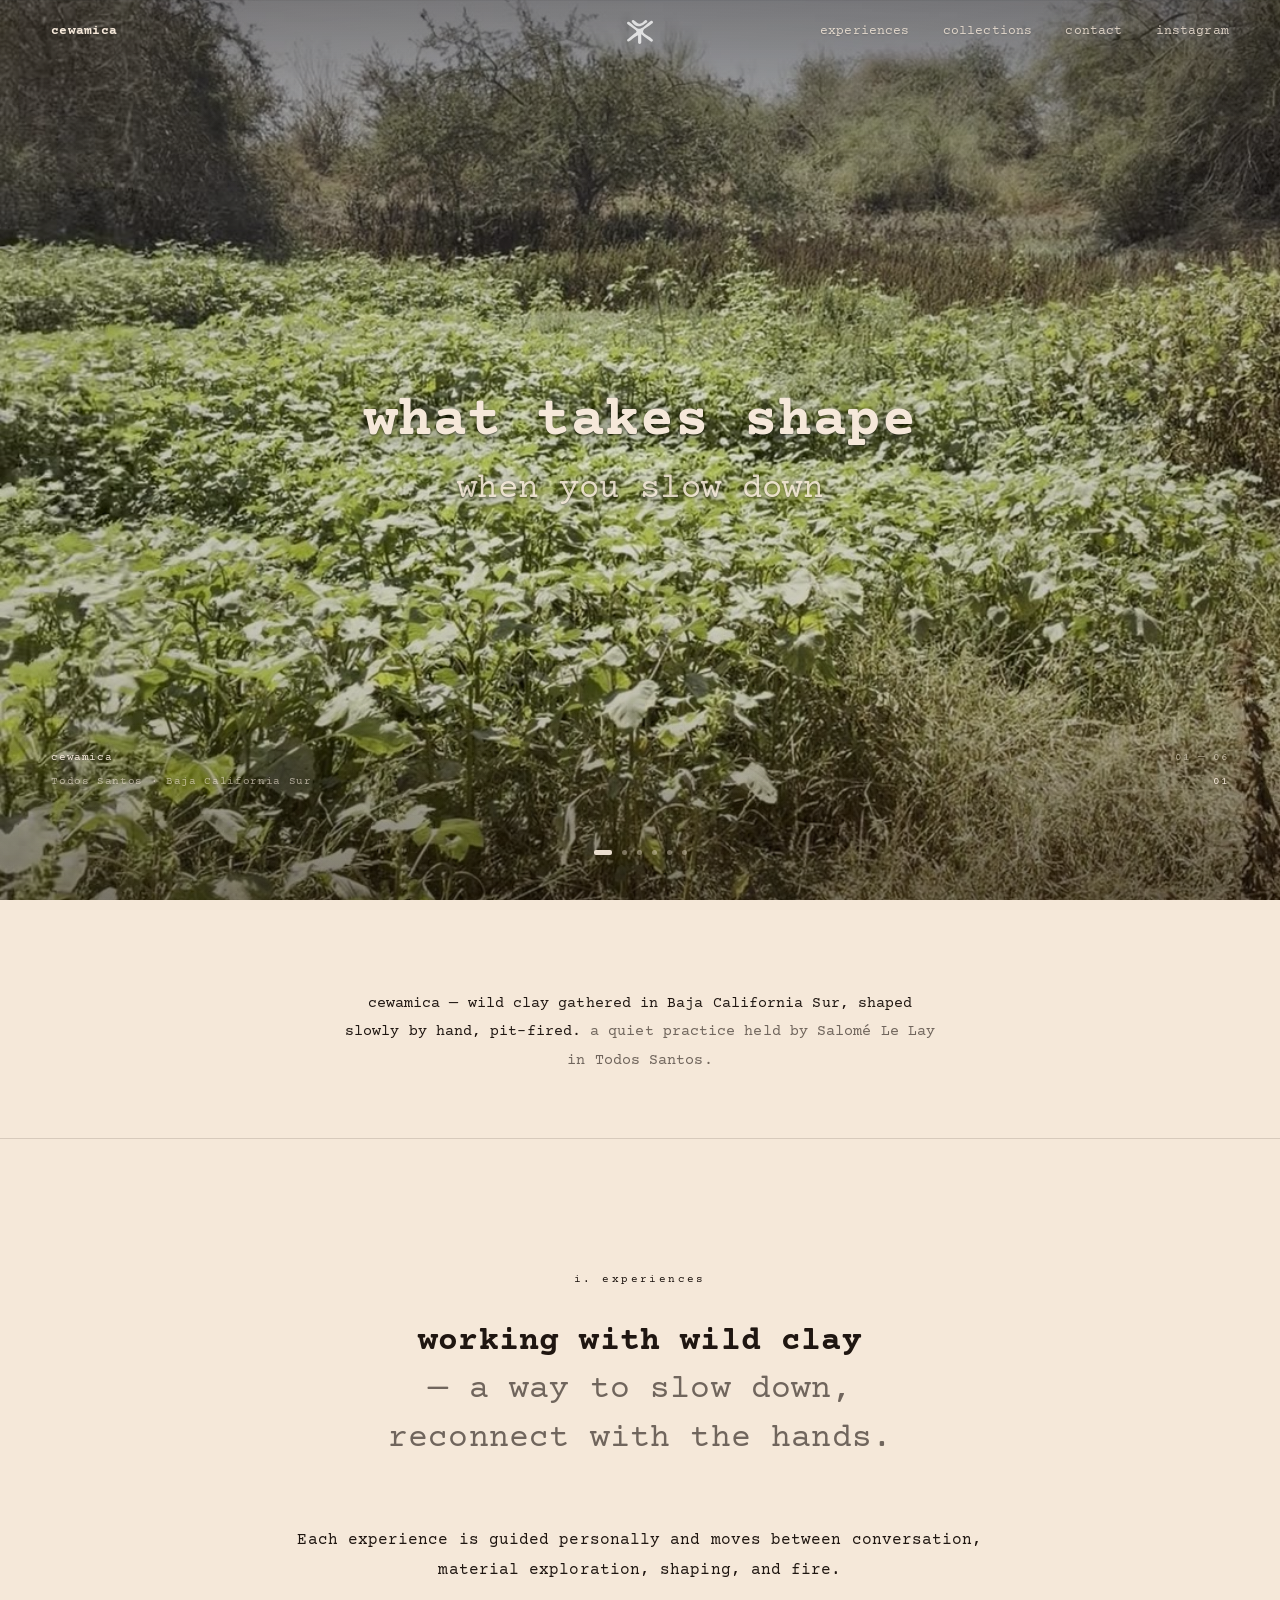
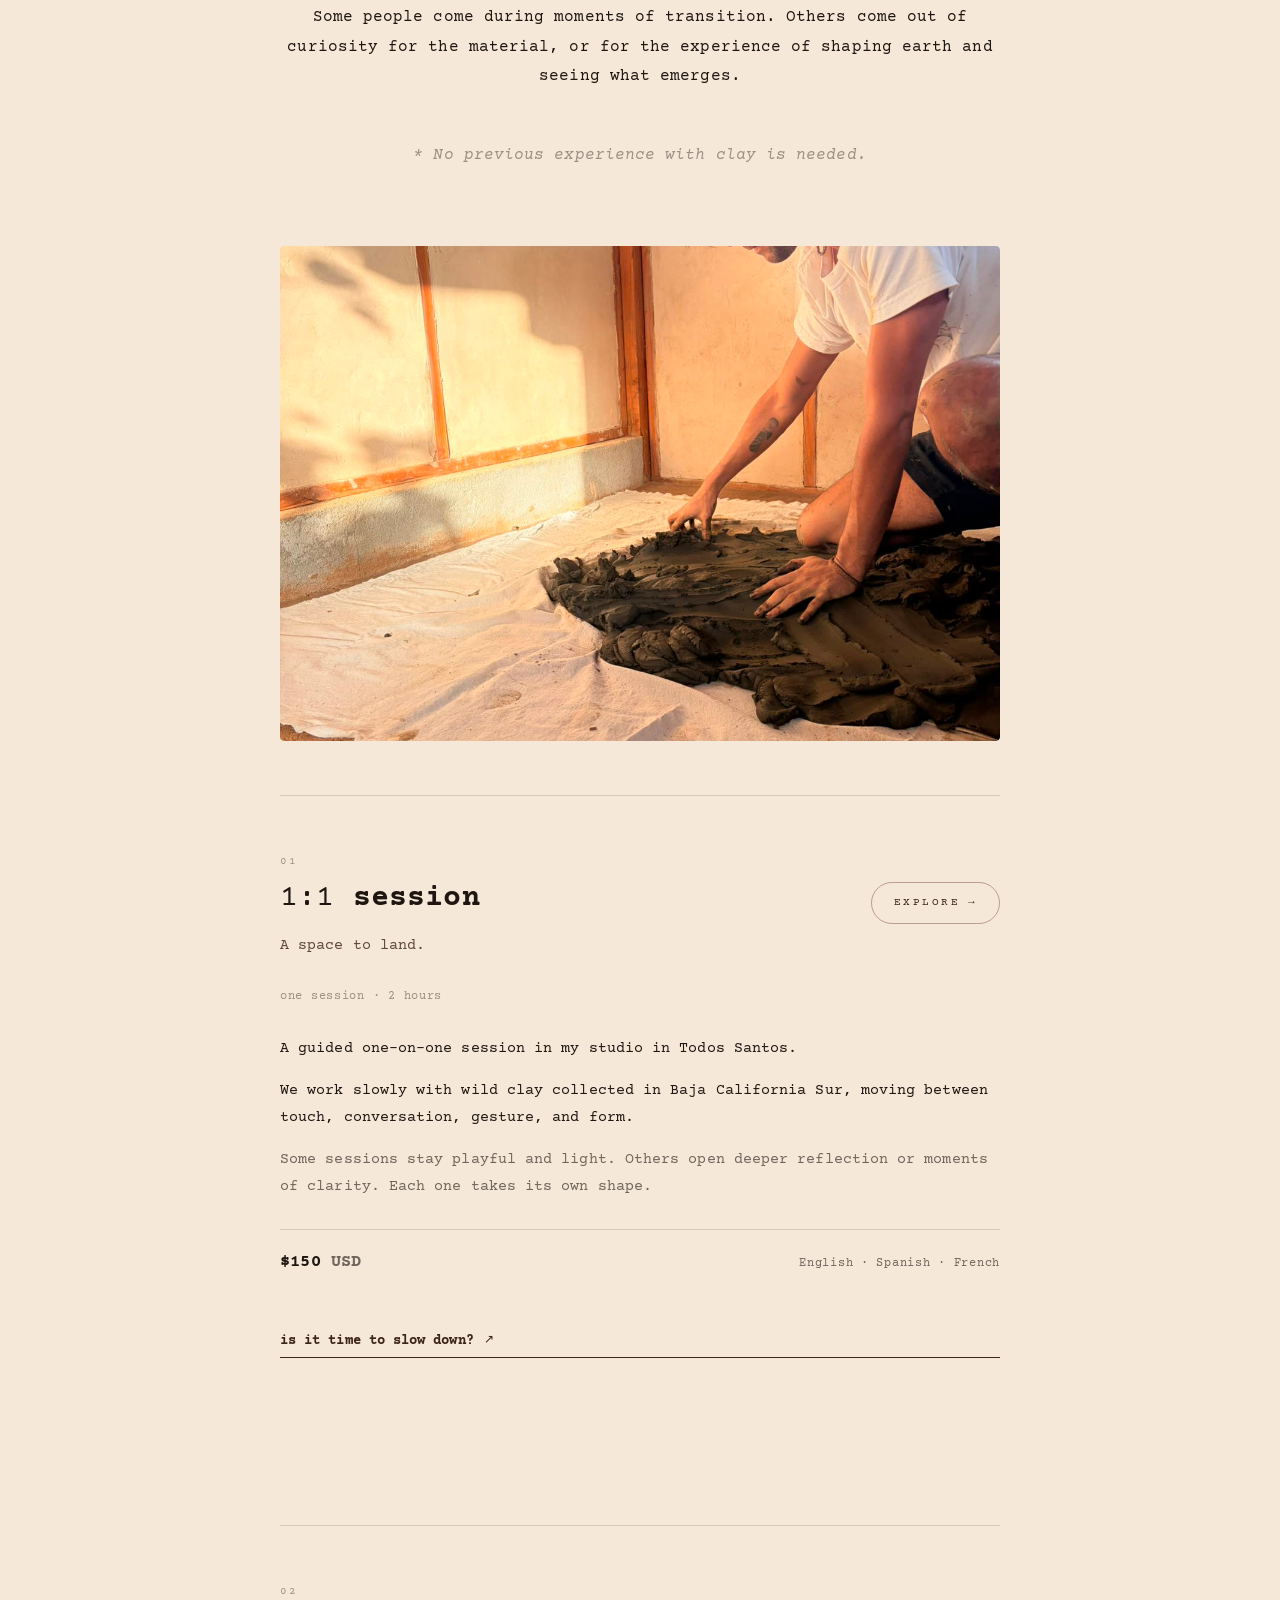
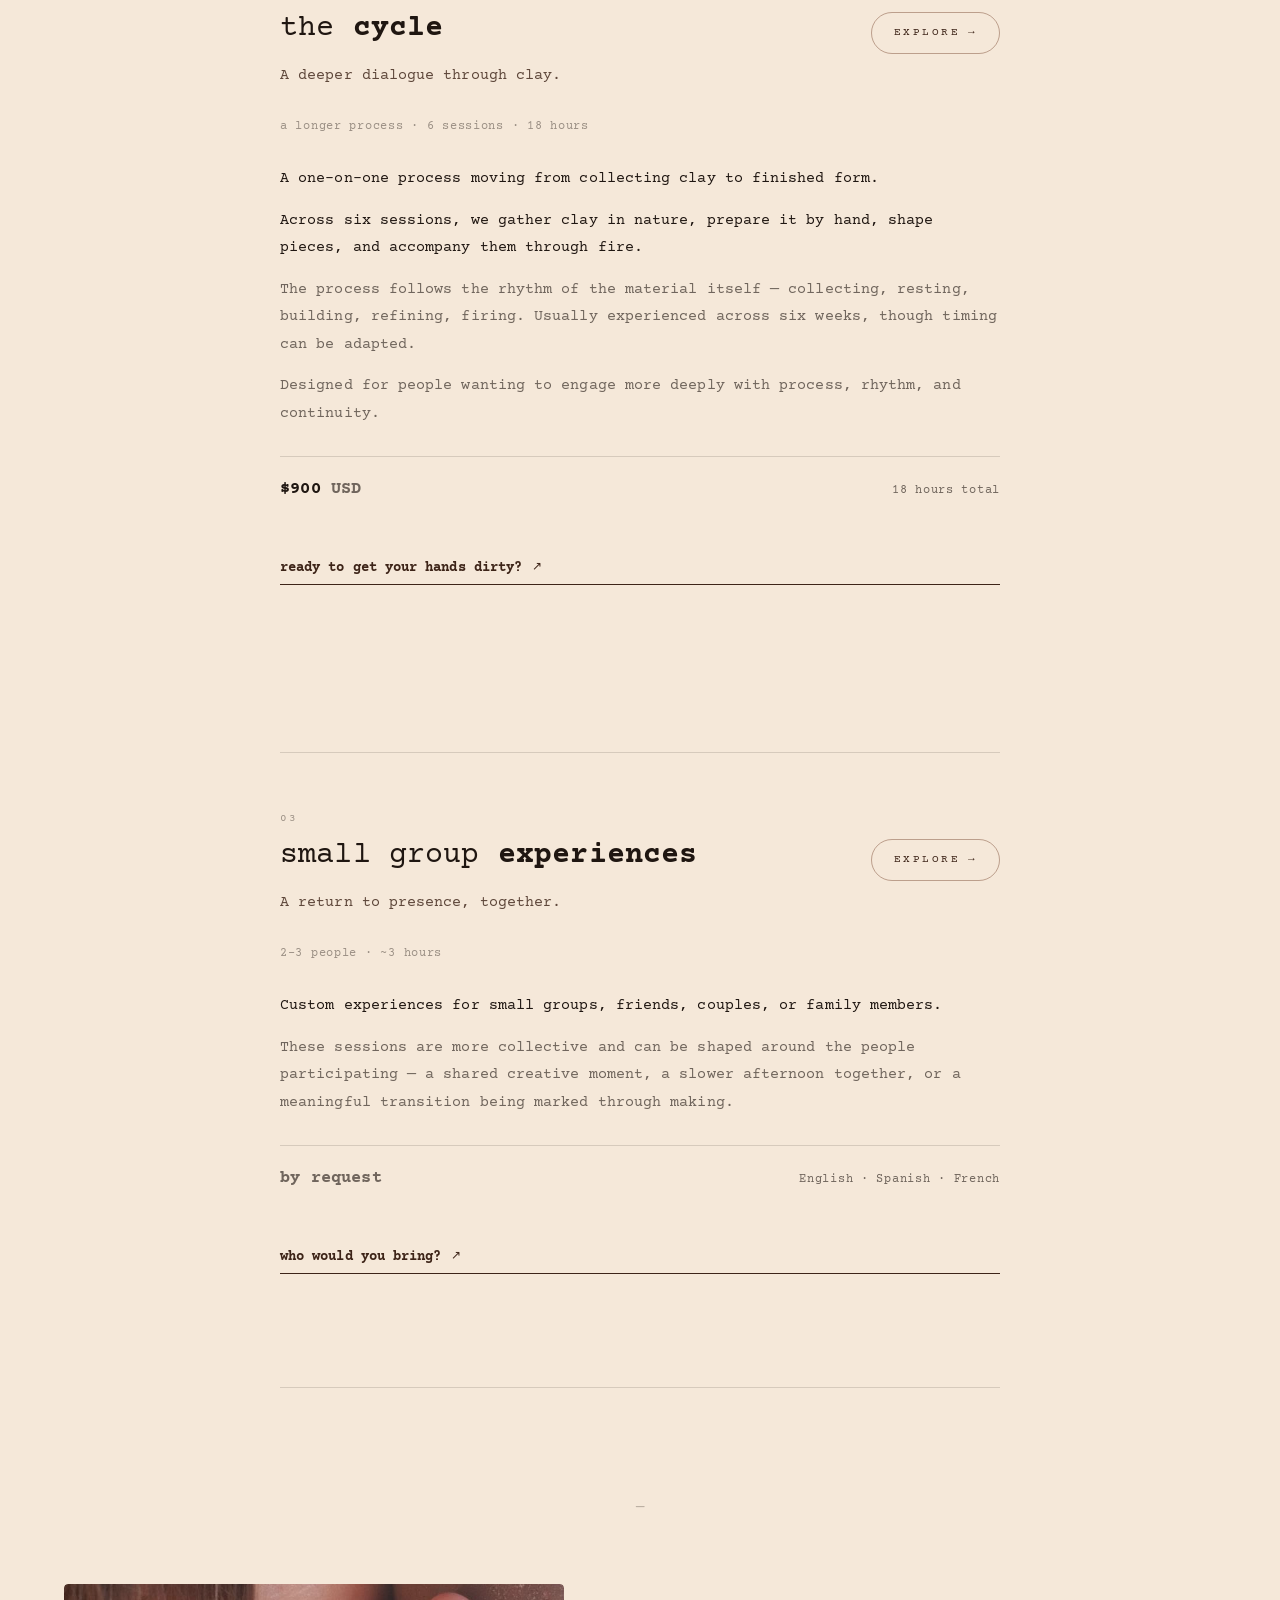
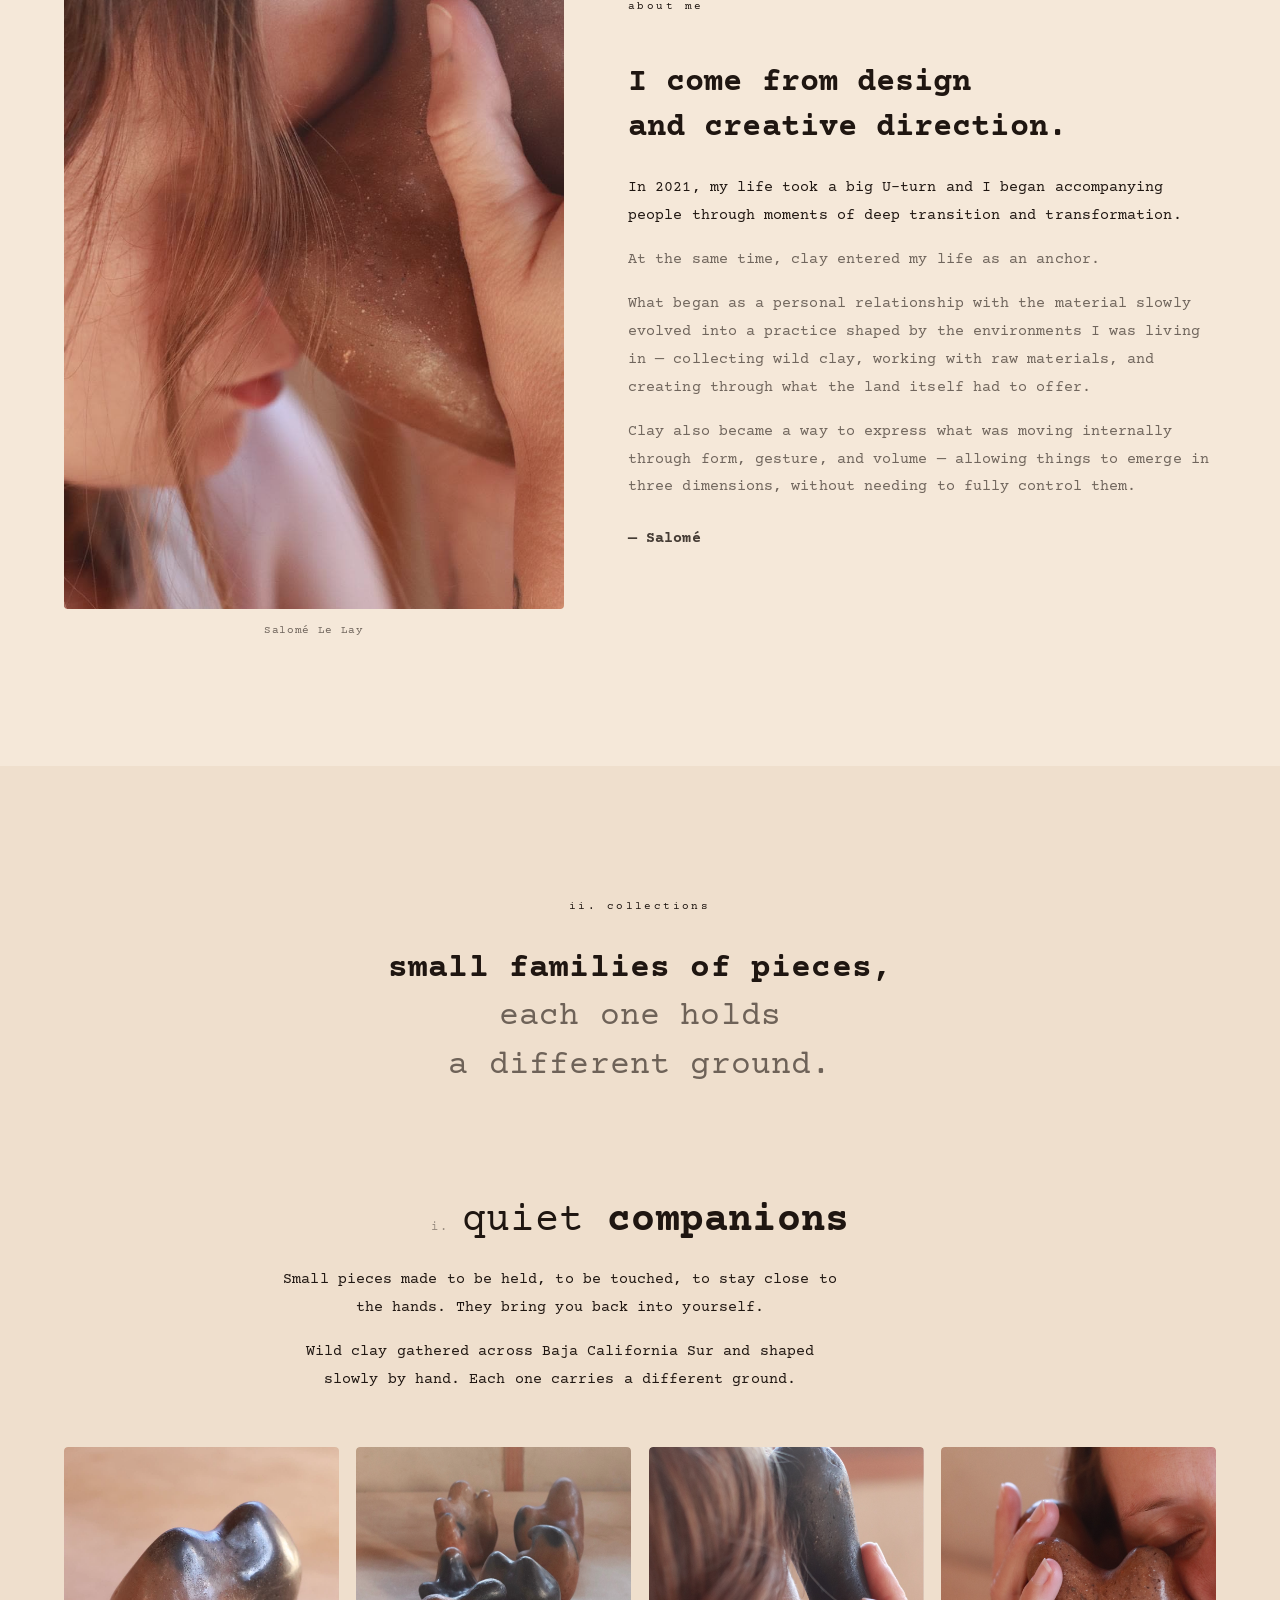
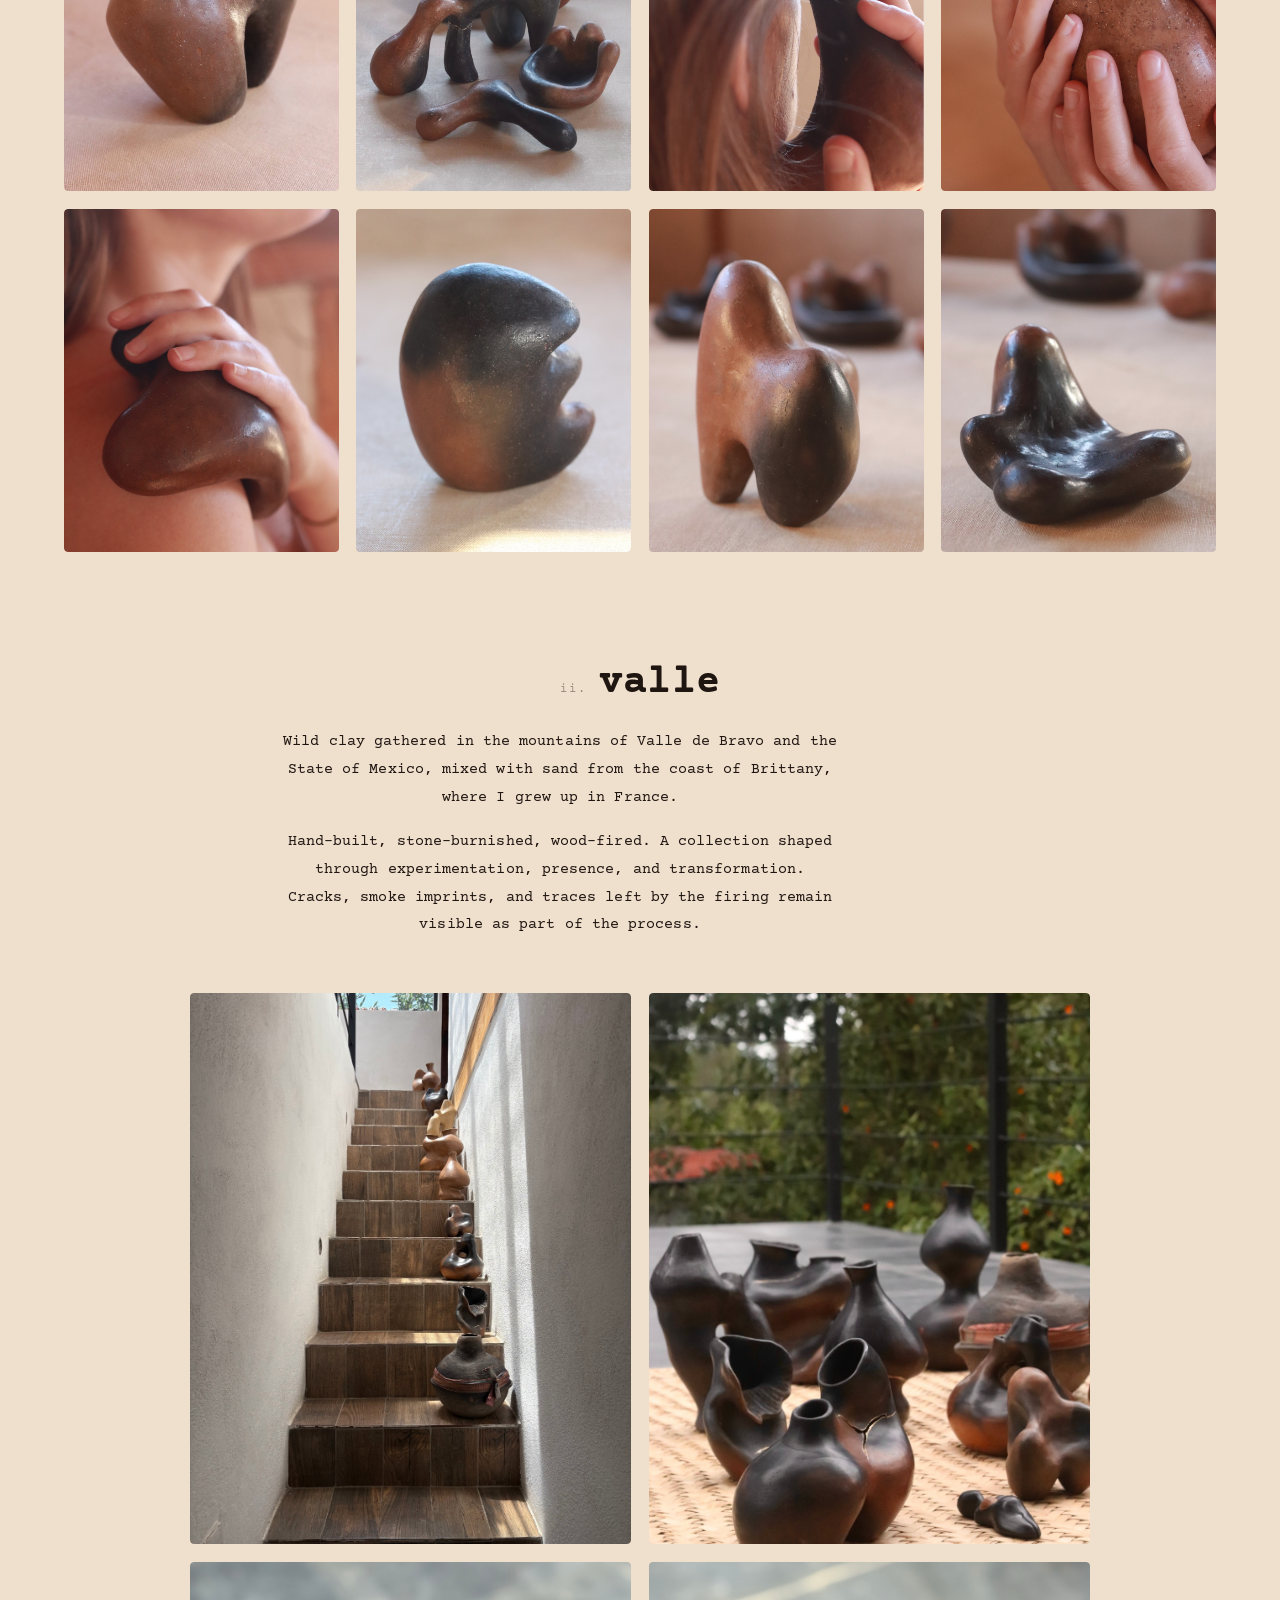
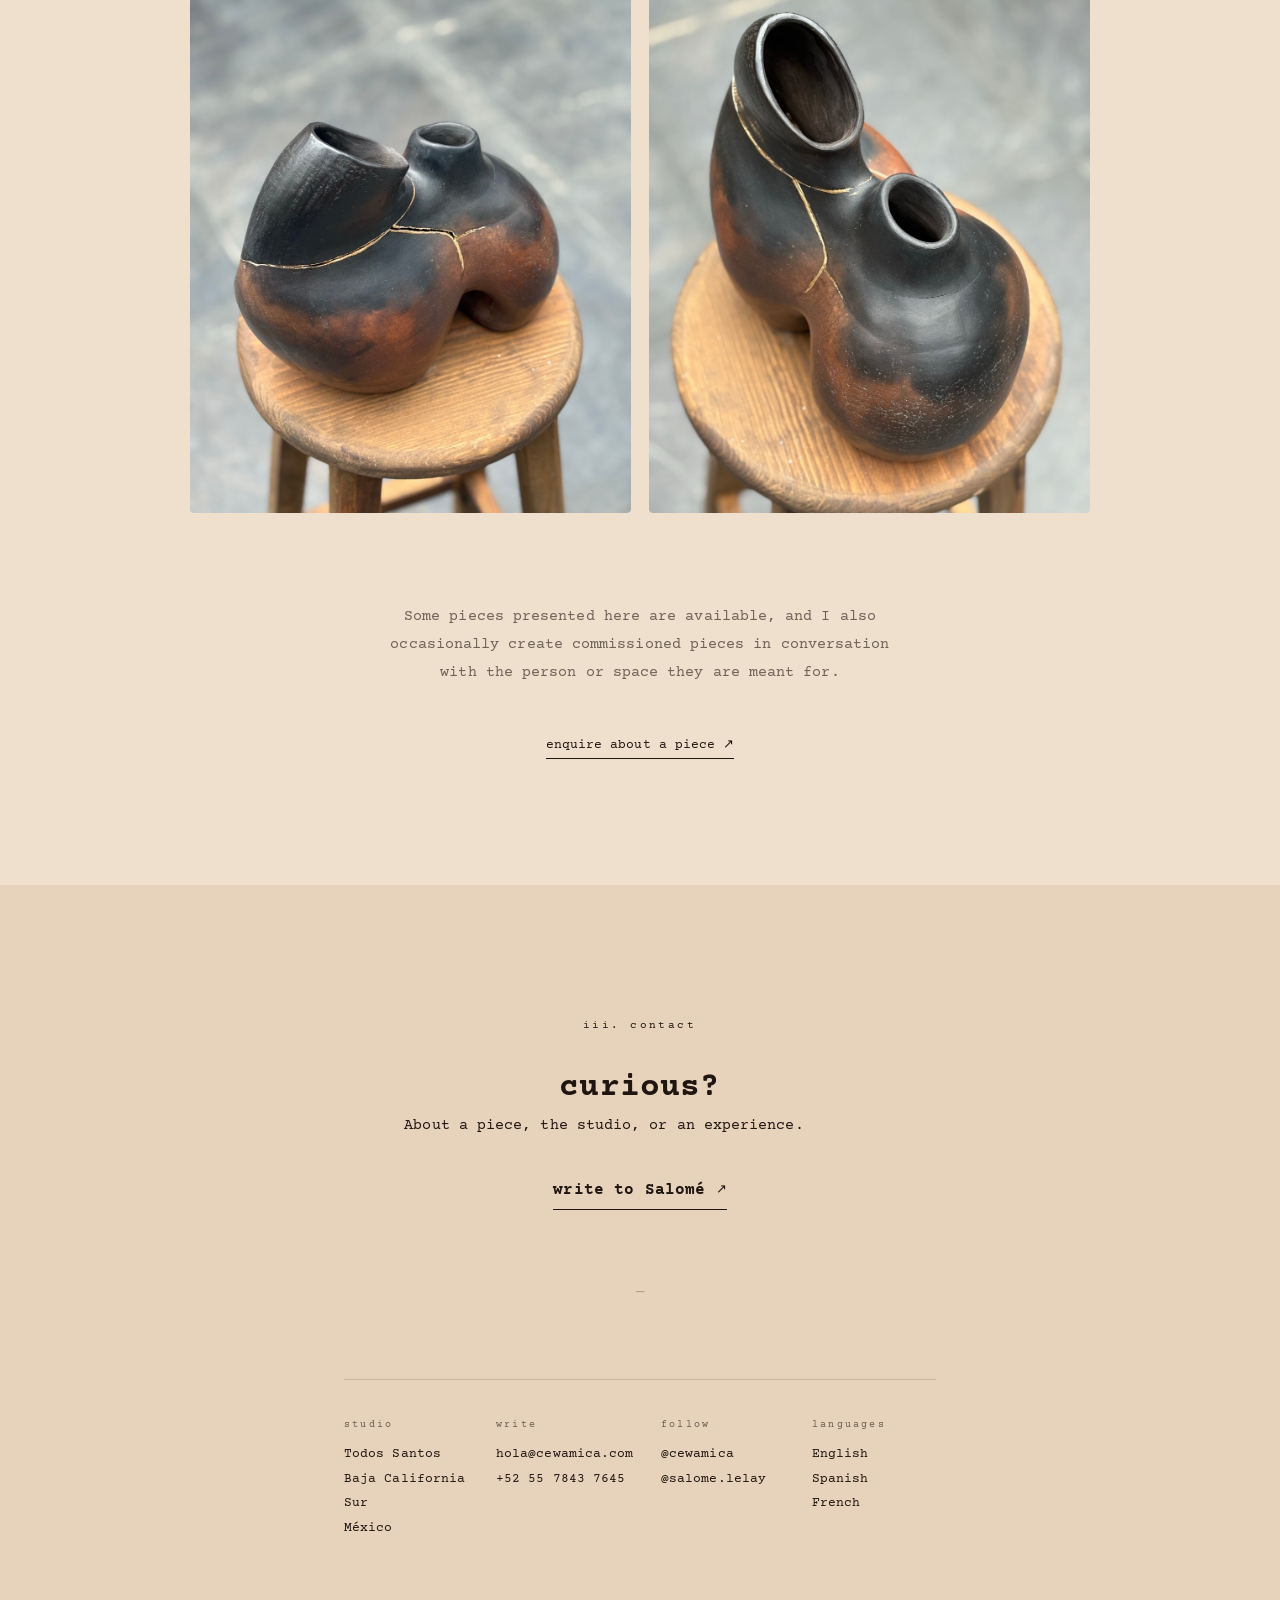
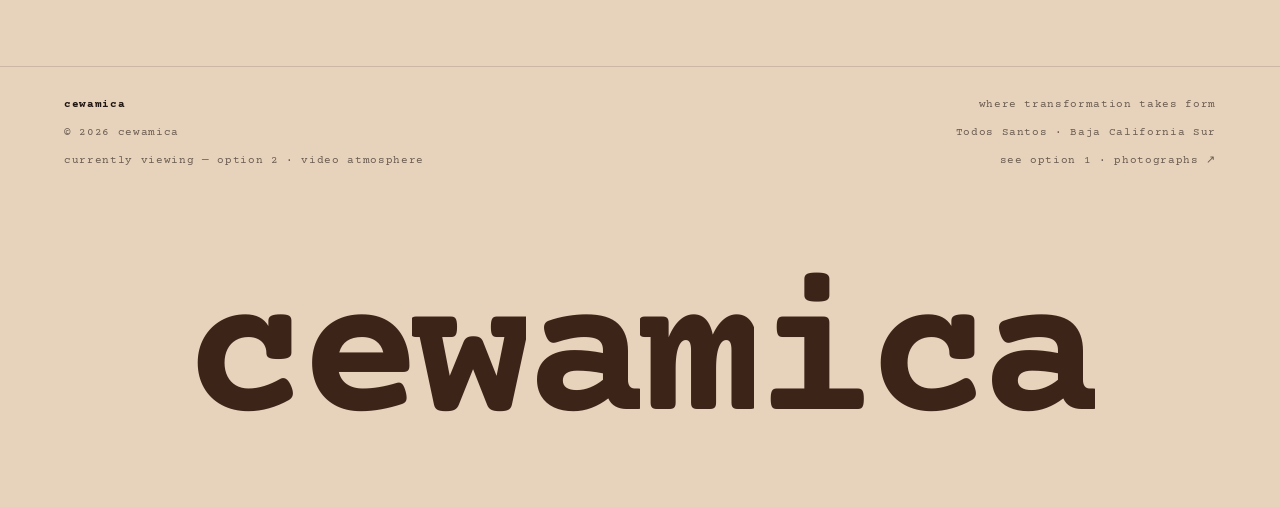
==== commit 69b428df: "Atmospheric: feedback round — pill button, attributions, no italics Screenshot 1: collections note c" ====
--- a/public/atmospheric.html
+++ b/public/atmospheric.html
@@ -278,10 +278,12 @@
                 <blockquote class="offer__quote">
                   <p>“It's so easy for me to get caught up in everything. I hadn't realized
                   how much I needed this. I left calmer, more present and more like myself.”</p>
+                  <footer class="offer__quote-by">— Camille, 34 · France</footer>
                 </blockquote>
                 <blockquote class="offer__quote">
                   <p>“I don't often make time for myself like this. It felt good to slow
                   down and simply be.”</p>
+                  <footer class="offer__quote-by">— Andrés, 41 · México</footer>
                 </blockquote>
               </div>
               <a class="offer__expand-cta" href="https://wa.me/5215578437645?text=Hi%20Salom%C3%A9%2C%20is%20it%20time%20to%20slow%20down%3F%20I%27d%20like%20to%20book%20a%201%3A1%20session." target="_blank" rel="noopener">
@@ -361,10 +363,12 @@
                 <blockquote class="offer__quote">
                   <p>“I came because I wanted to learn about wild clay. I didn't expect
                   the process to teach me so much about myself…”</p>
+                  <footer class="offer__quote-by">— Lucía, 29 · Argentina</footer>
                 </blockquote>
                 <blockquote class="offer__quote">
                   <p>“I've never been so involved in the making of a piece. It changed
                   the way I think about ceramics.”</p>
+                  <footer class="offer__quote-by">— Jonas, 47 · Germany</footer>
                 </blockquote>
               </div>
               <a class="offer__expand-cta" href="https://wa.me/5215578437645?text=Hi%20Salom%C3%A9%2C%20I%27m%20ready%20to%20get%20my%20hands%20dirty.%20Tell%20me%20about%20the%20Cycle." target="_blank" rel="noopener">
@@ -430,9 +434,11 @@
                 <blockquote class="offer__quote">
                   <p>“We came expecting to spend an afternoon working with clay.
                   We left with a memory we will carry for a long time.”</p>
+                  <footer class="offer__quote-by">— Marta &amp; Felipe, 38 · Spain</footer>
                 </blockquote>
                 <blockquote class="offer__quote">
                   <p>“It's hard to explain what happened that day. I'm still grateful for it.”</p>
+                  <footer class="offer__quote-by">— Hannah, 31 · United States</footer>
                 </blockquote>
               </div>
               <a class="offer__expand-cta" href="https://wa.me/5215578437645?text=Hi%20Salom%C3%A9%2C%20who%20would%20I%20bring%3F%20Tell%20me%20about%20the%20group%20experience." target="_blank" rel="noopener">
@@ -562,11 +568,13 @@
         </div>
       </article>
 
-      <p class="collection__note reveal">
-        <span class="dim">Some pieces presented here are available, and I also occasionally create
-        commissioned pieces in conversation with the person or space they are meant for.</span>
+      <div class="collection__note reveal">
+        <p class="collection__note-text dim">
+          Some pieces presented here are available, and I also occasionally create
+          commissioned pieces in conversation with the person or space they are meant for.
+        </p>
         <a href="mailto:hola@cewamica.com" class="collection__enquire">enquire about a piece ↗</a>
-      </p>
+      </div>
 
     </div>
   </section>
--- a/public/styles.css
+++ b/public/styles.css
@@ -1035,29 +1035,67 @@
 .offer__title-btn:hover { opacity: 0.85; }
 .offer__title-btn .offer__title { margin: 0; }
 
-/* "Explore →" affordance — quiet until hover */
+/* "Explore →" pill button — real interactive surface with four states.
+   default → hover (fill) → active (pressed) → open (inverted + label swap) */
 .offer__explore {
   display: inline-flex;
   align-items: center;
+  justify-content: center;
   gap: 8px;
+  padding: 10px 22px;
   font-size: 11px;
   letter-spacing: 0.22em;
   text-transform: uppercase;
   color: var(--clay);
-  opacity: 0.55;
+  background: transparent;
+  border: 1px solid rgba(110, 58, 34, 0.42);
+  border-radius: 999px;
   white-space: nowrap;
-  transition: opacity 0.4s var(--ease-soft), transform 0.5s var(--ease-soft);
   flex-shrink: 0;
-}
-.offer__title-btn:hover .offer__explore { opacity: 1; }
+  cursor: pointer;
+  transition:
+    background 0.35s var(--ease-soft),
+    color 0.35s var(--ease-soft),
+    border-color 0.35s var(--ease-soft),
+    transform 0.25s var(--ease-soft),
+    box-shadow 0.4s var(--ease-soft);
+  user-select: none;
+}
+/* hover */
+.offer__title-btn:hover .offer__explore {
+  background: var(--clay);
+  color: var(--cream);
+  border-color: var(--clay);
+  box-shadow: 0 6px 18px -10px rgba(110, 58, 34, 0.55);
+}
+/* active / pressed */
+.offer__title-btn:active .offer__explore {
+  transform: translateY(1px);
+  box-shadow: 0 2px 8px -6px rgba(110, 58, 34, 0.5);
+}
+/* keyboard focus — same look as hover but with a clear outline ring */
+.offer__title-btn:focus-visible .offer__explore {
+  background: var(--clay);
+  color: var(--cream);
+  border-color: var(--clay);
+  outline: 2px solid rgba(110, 58, 34, 0.35);
+  outline-offset: 3px;
+}
+.offer__title-btn { outline: none; }   /* the pill carries the focus ring */
+/* open state: filled, swap "explore" label → "close" hint, rotate arrow */
+.offer.is-open .offer__explore {
+  background: var(--clay);
+  color: var(--cream);
+  border-color: var(--clay);
+}
 .offer__explore-arrow {
   display: inline-block;
-  transition: transform 0.5s var(--ease-soft);
+  transition: transform 0.4s var(--ease-soft);
 }
 .offer.is-open .offer__explore-arrow { transform: rotate(90deg); }
-.offer.is-open .offer__explore-label { opacity: 0; transform: translateX(8px); }
 .offer__explore-label {
-  transition: opacity 0.3s ease, transform 0.4s var(--ease-soft);
+  display: inline-block;
+  transition: opacity 0.25s ease;
 }
 
 /* Hide the bottom WhatsApp link when expanded — the same CTA repeats inside */
@@ -1223,3 +1261,84 @@
     transition: none;
   }
 }
+
+/* ==========================================================================
+   GLOBAL — italics off everywhere
+   Hierarchy is carried by weight + opacity + size, never by font-style.
+   ========================================================================== */
+em, .offer__tagline em, .display em, .display .line em, .frag em,
+.offer__expand-headline em, .offer__quote, .offer__quote p,
+.collection__title em, .about__title em, .offer__title em,
+.contact__lede em, .signature, .offer__price em, .pair__num,
+.pair__items em, .format__name em, blockquote, blockquote p {
+  font-style: normal !important;
+}
+
+/* ==========================================================================
+   TESTIMONIAL ATTRIBUTION — small footer under each quote
+   ========================================================================== */
+.offer__quote {
+  display: flex;
+  flex-direction: column;
+  gap: 10px;
+}
+.offer__quote-by {
+  font-size: 12px;
+  letter-spacing: 0.06em;
+  opacity: var(--o-65);
+  margin: 0;
+  padding-top: 4px;
+}
+
+/* ==========================================================================
+   WhatsApp expand CTA — coherent states (idle / hover / active / focus)
+   Was unreadable on hover; fix contrast and add depth.
+   ========================================================================== */
+.offer__expand-cta {
+  background: transparent;
+  color: var(--clay);
+  border: 1px solid var(--clay);
+}
+.offer__expand-cta:hover,
+.offer__expand-cta:focus-visible {
+  background: var(--clay);
+  color: var(--cream);
+  border-color: var(--clay);
+  box-shadow: 0 8px 22px -10px rgba(110, 58, 34, 0.55);
+  opacity: 1;     /* override the global a:hover { opacity: 0.6 } */
+}
+.offer__expand-cta:focus-visible {
+  outline: 2px solid rgba(110, 58, 34, 0.35);
+  outline-offset: 3px;
+}
+.offer__expand-cta:active {
+  transform: translateY(1px);
+  box-shadow: 0 3px 10px -8px rgba(110, 58, 34, 0.5);
+}
+
+/* ==========================================================================
+   COLLECTIONS NOTE — center both the paragraph and the enquire link
+   ========================================================================== */
+.collection__note {
+  margin: clamp(60px, 10vh, 100px) auto 0;
+  max-width: var(--col-mid);
+  text-align: center;
+  display: flex;
+  flex-direction: column;
+  align-items: center;
+  gap: 16px;
+}
+.collection__note-text {
+  margin: 0 auto;
+  font-size: 14px;
+  line-height: 1.85;
+  max-width: 56ch;
+}
+.collection__note .collection__enquire {
+  display: inline-block;
+  font-size: 13px;
+  border-bottom: 1px solid currentColor;
+  padding-bottom: 2px;
+  transition: opacity 0.3s ease;
+}
+.collection__note .collection__enquire:hover { opacity: 0.6; }
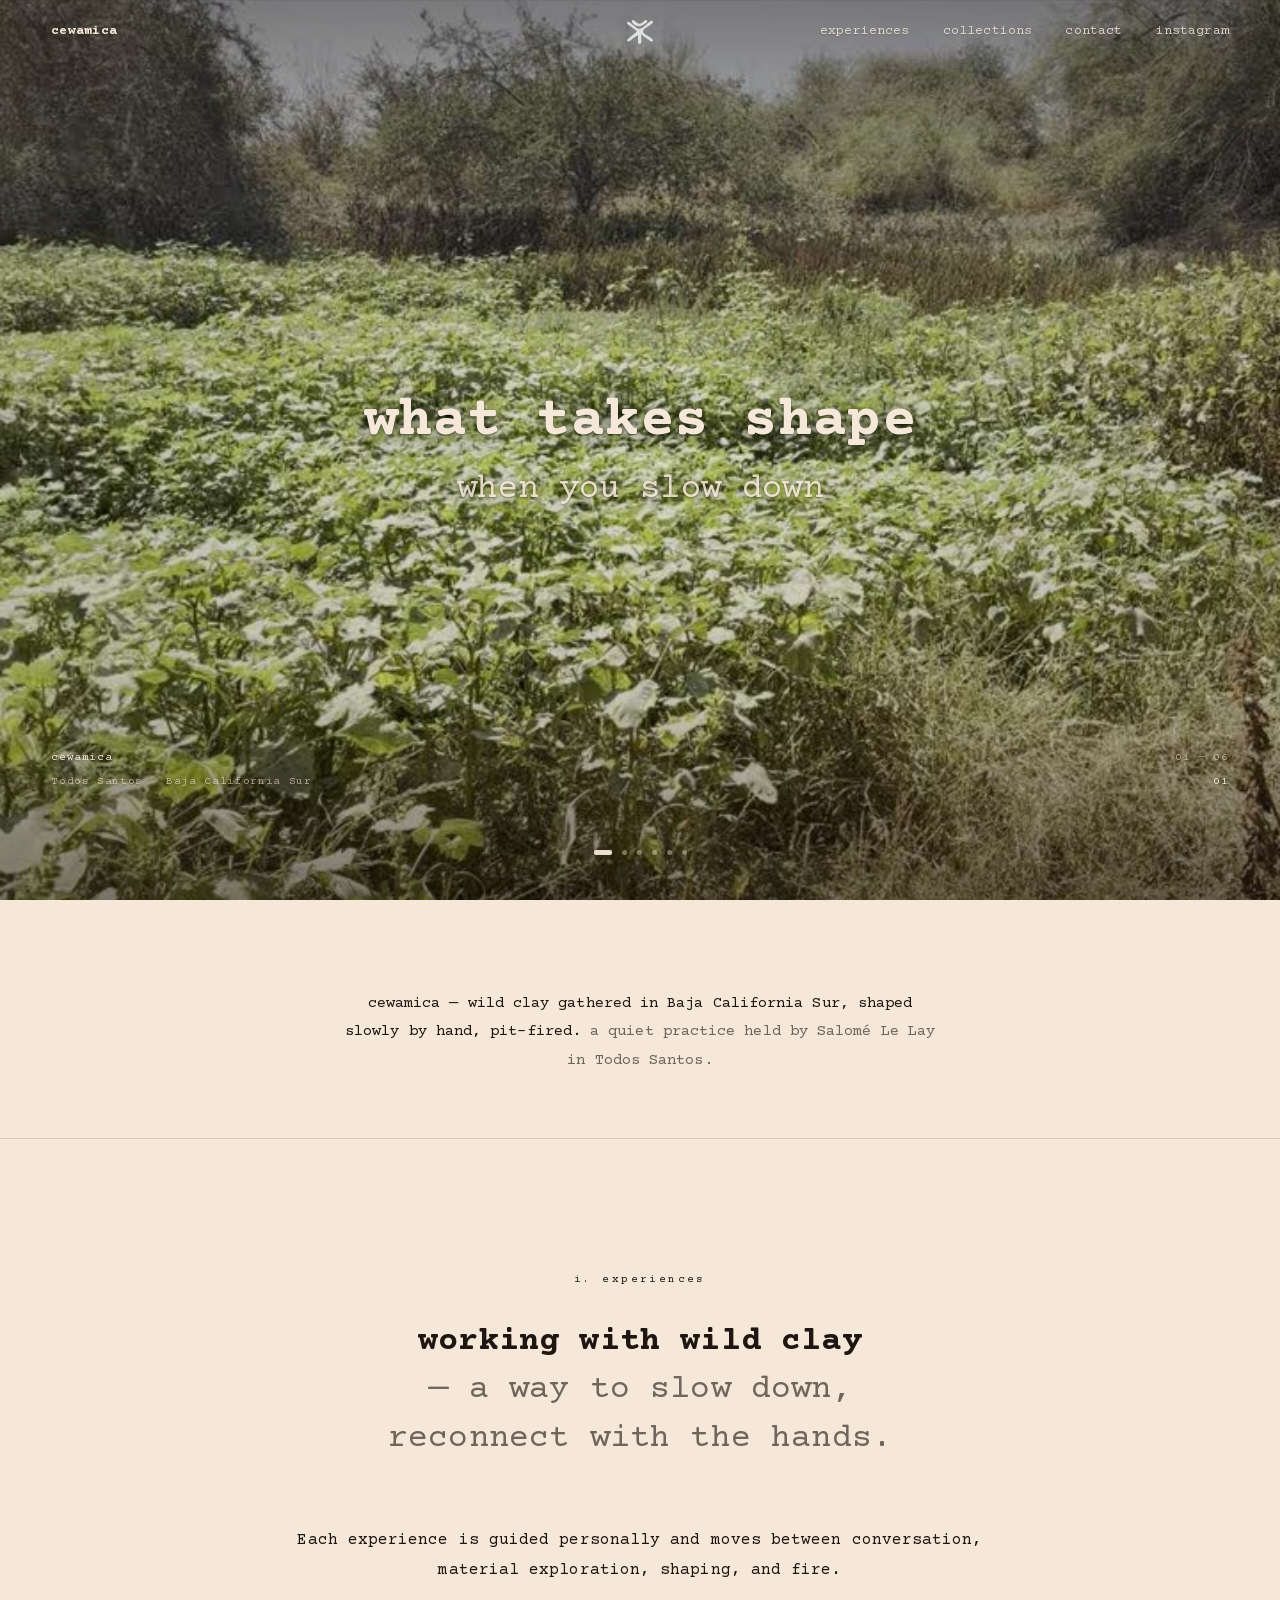
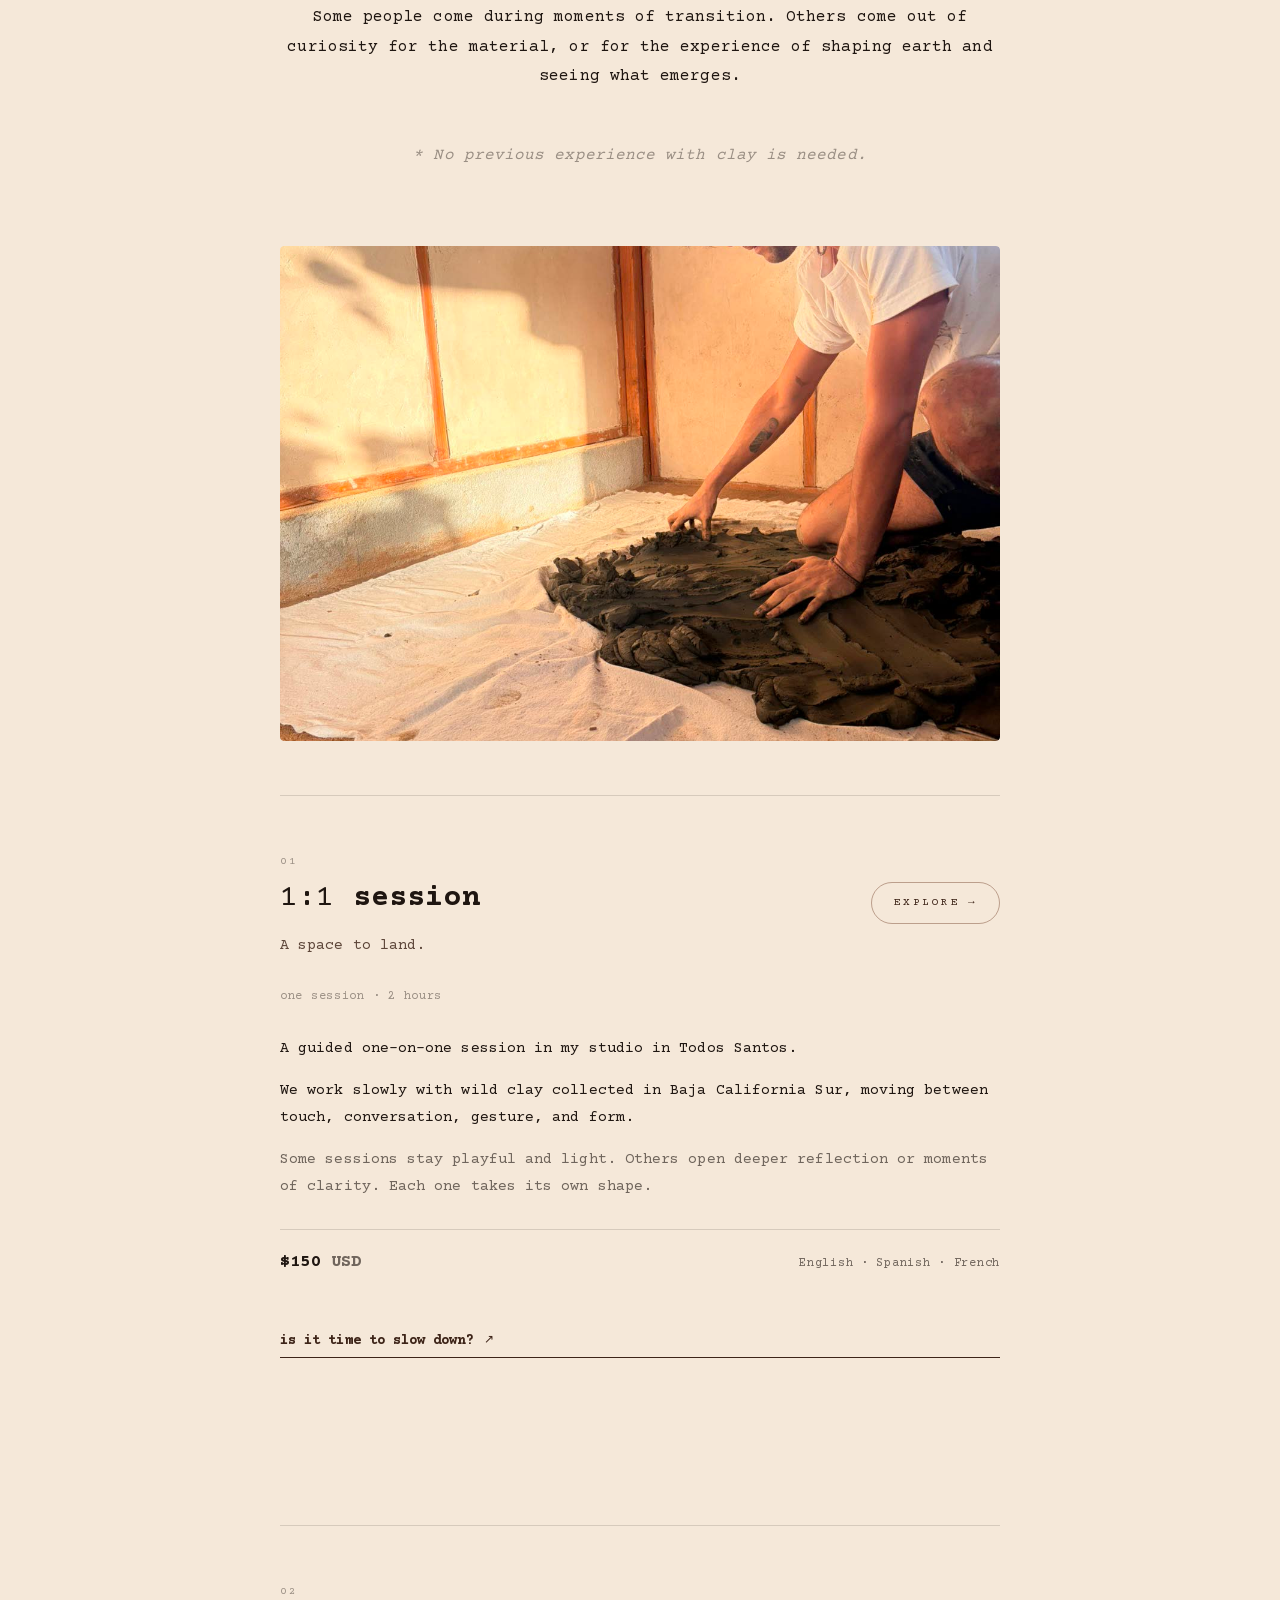
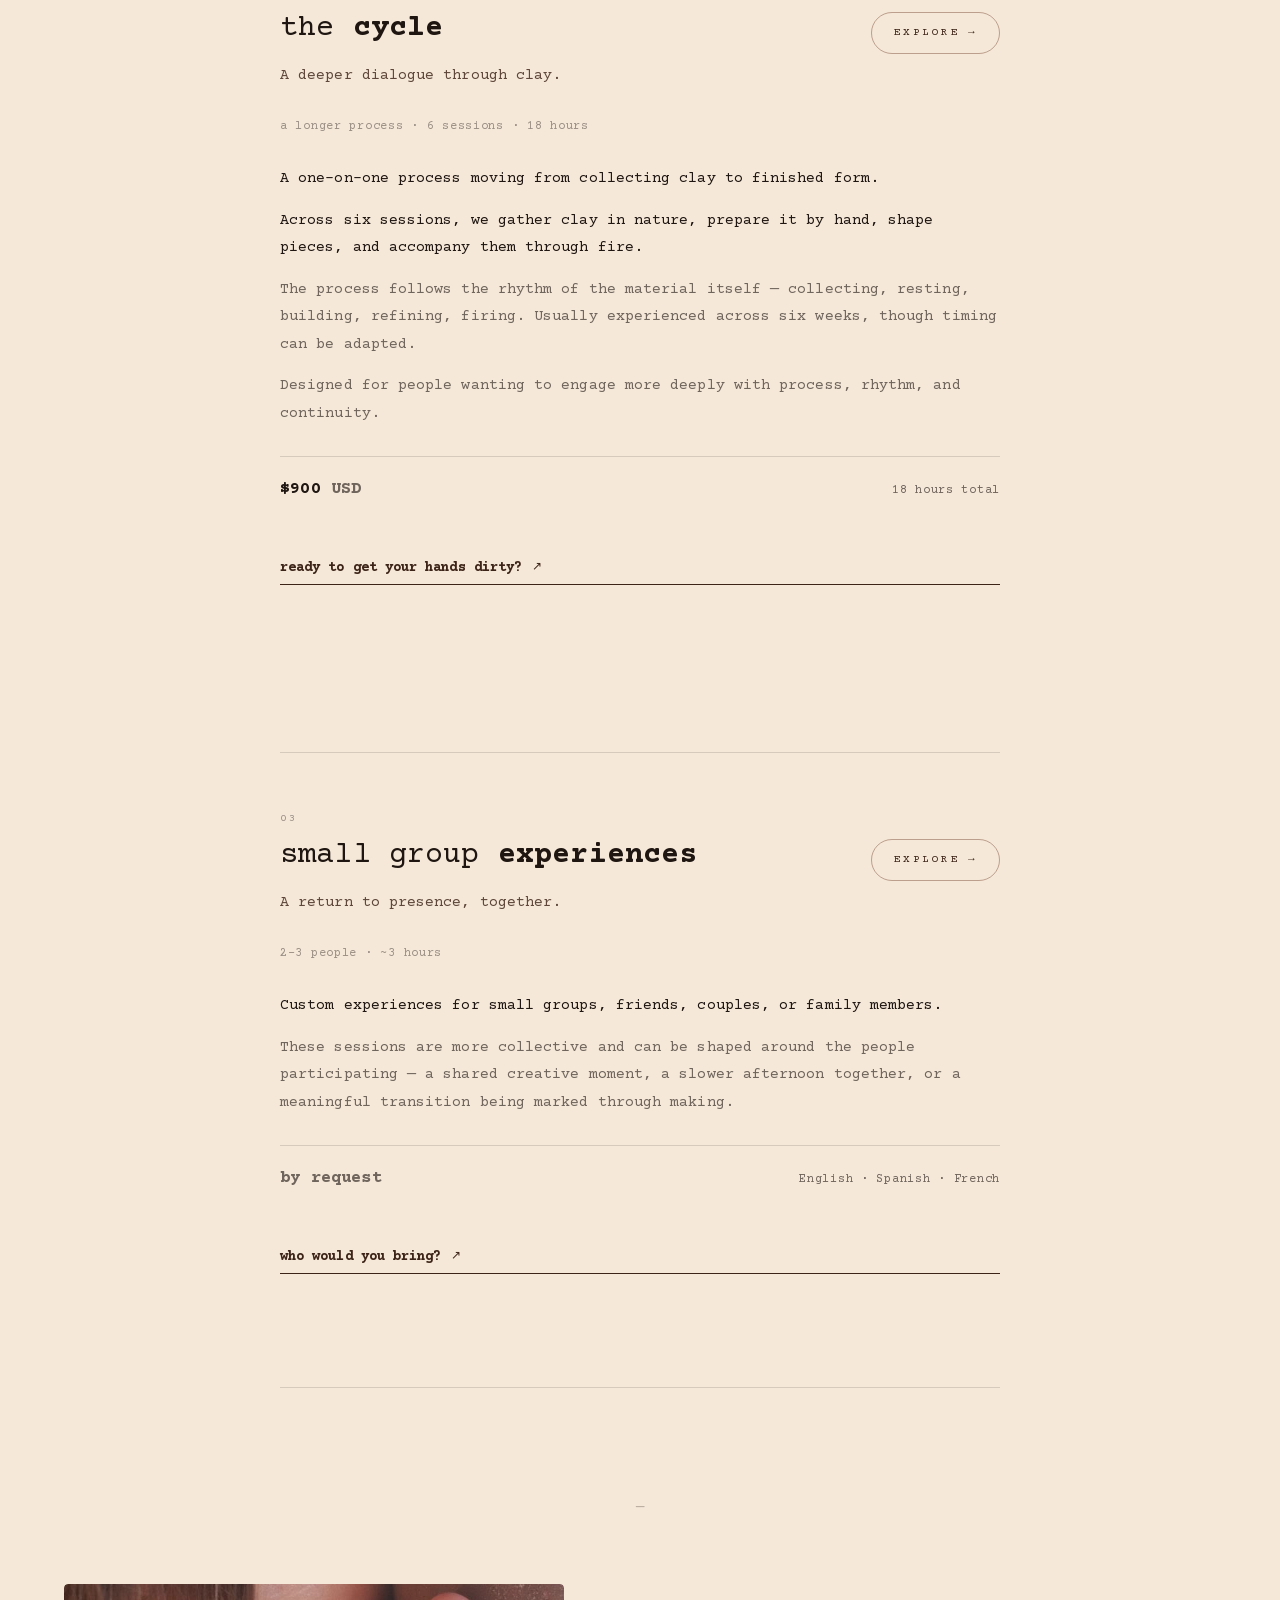
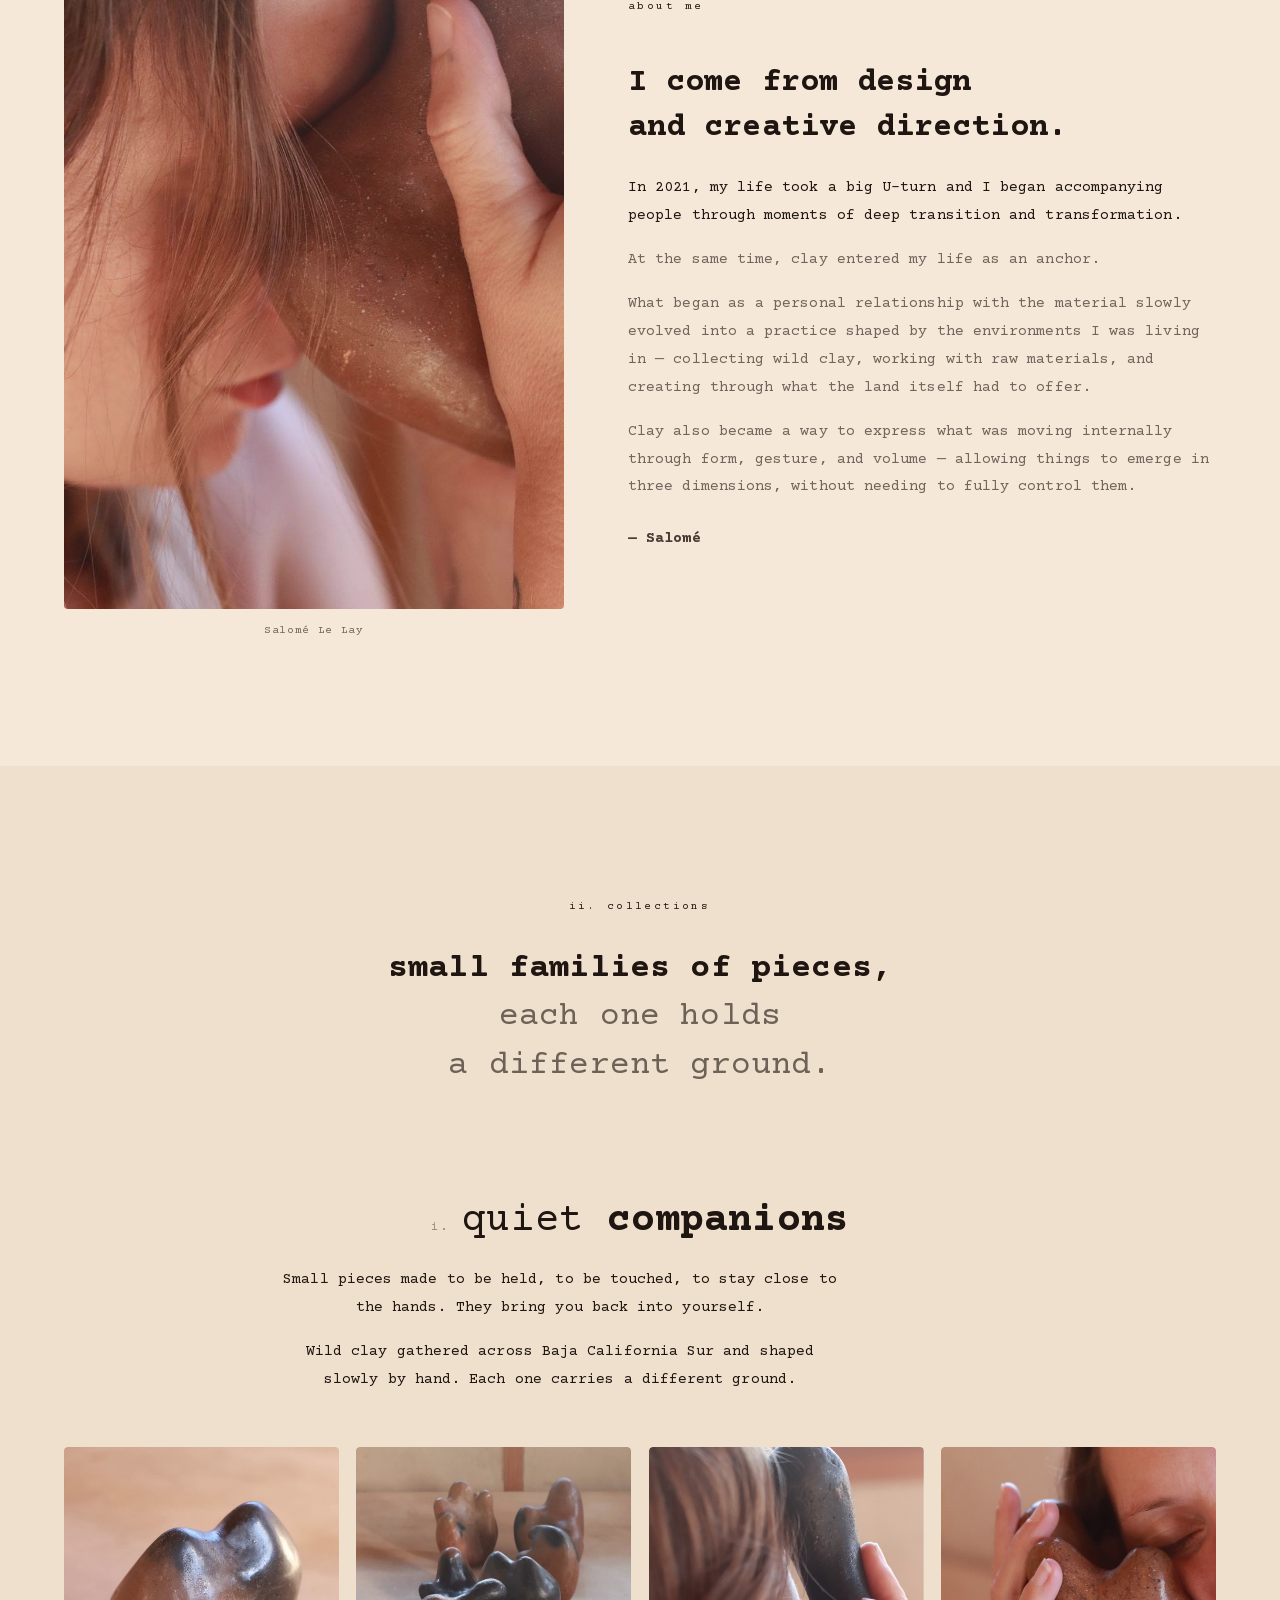
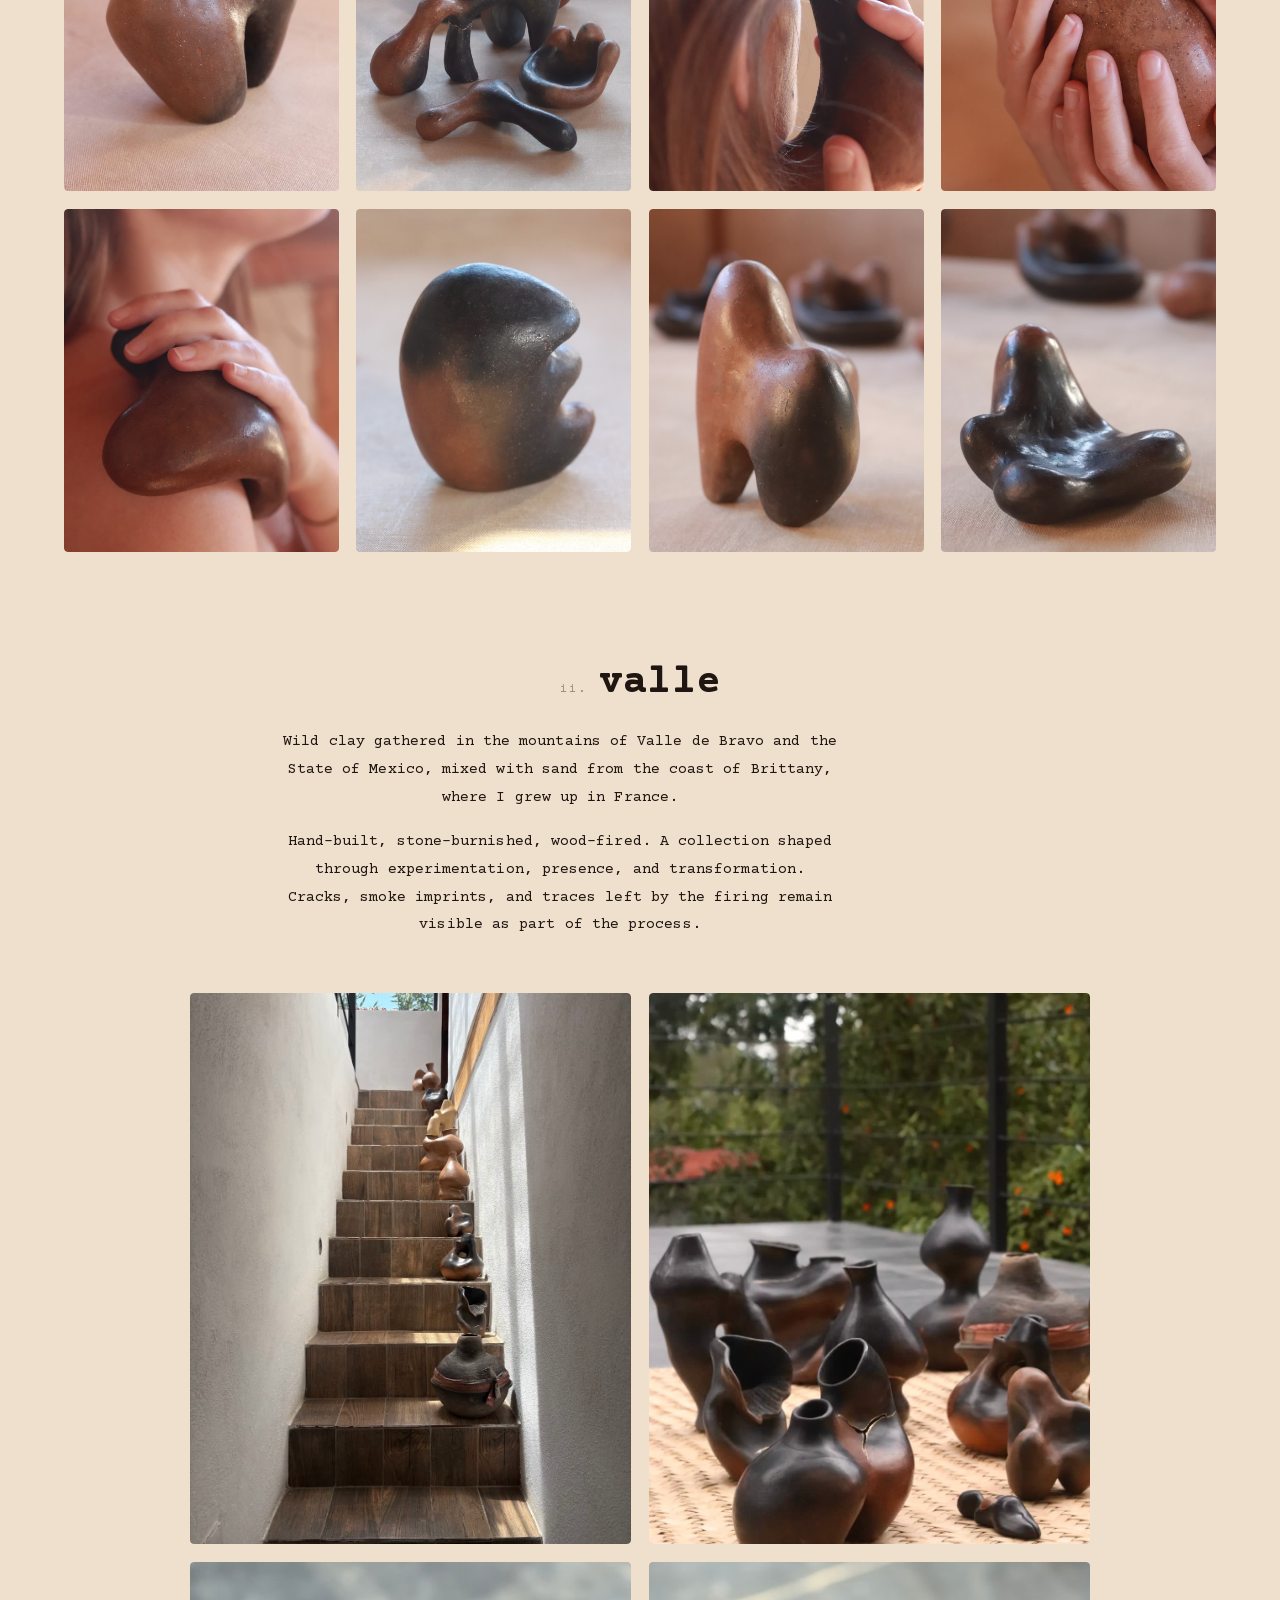
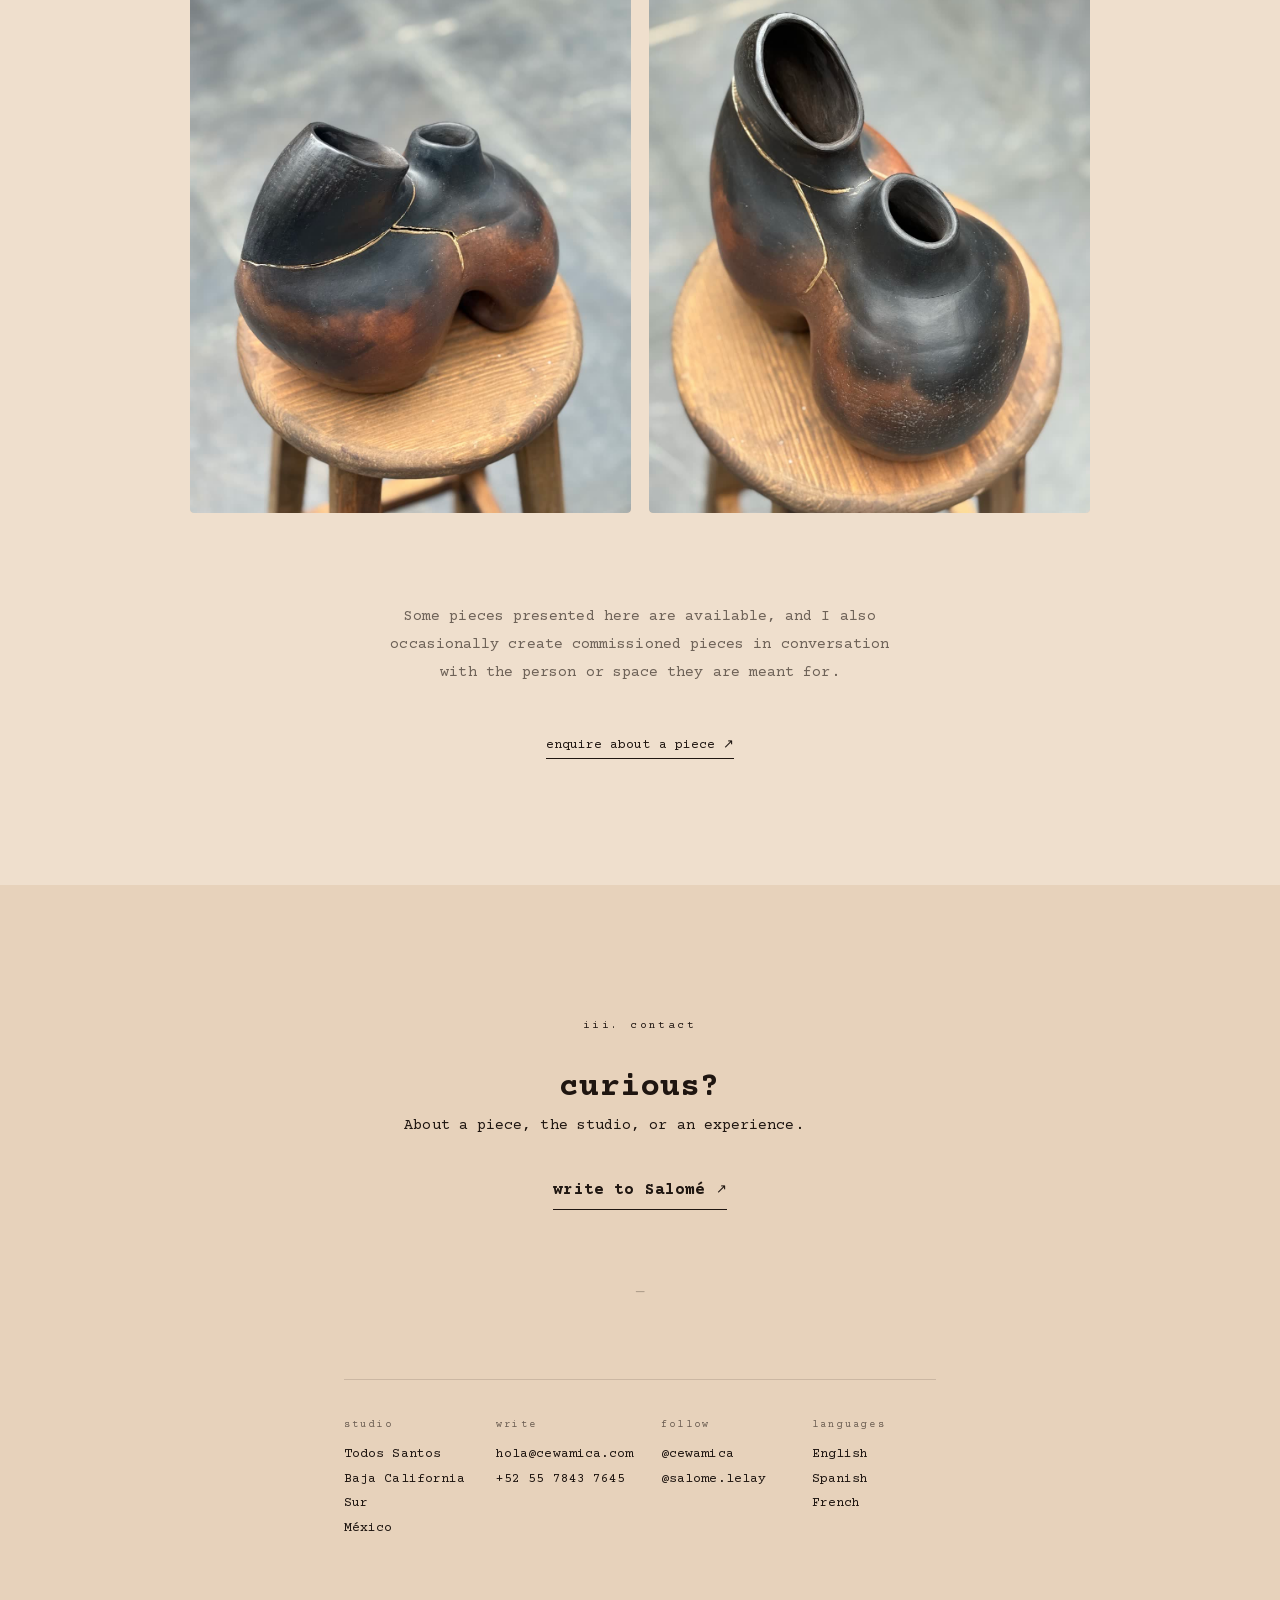
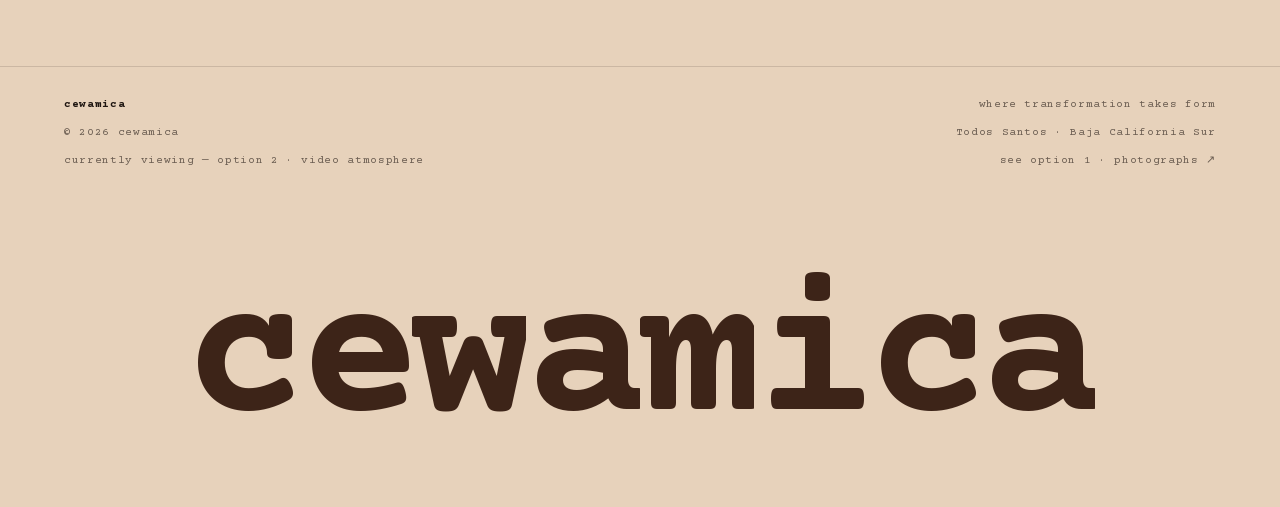
==== commit 4c52a851: "Performance: first paint drops from ~10MB to ~263KB The page felt slow because the critical window w" ====
--- a/public/atmospheric.html
+++ b/public/atmospheric.html
@@ -7,21 +7,12 @@
   <title>cewamica — atmospheric · wild clay, Baja California Sur</title>
   <meta name="description" content="Cewamica — wild clay gathered in Baja California Sur, shaped by hand, pit-fired. Guided one-on-one sessions with Salomé Le Lay in Todos Santos." />
 
-  <!-- Option 2 typography: Courier Prime (Google Fonts) — 400 + 700 + italics. -->
-  <link rel="preconnect" href="https://fonts.googleapis.com" />
-  <link rel="preconnect" href="https://fonts.gstatic.com" crossorigin />
-  <link rel="stylesheet" href="https://fonts.googleapis.com/css2?family=Courier+Prime:ital,wght@0,400;0,700;1,400;1,700&display=swap" />
-
-  <!-- Hero posters preload first so the cross-fade never lands on a blurry frame.
-       Videos themselves are preload="auto" (full buffer) and gated on canplay. -->
-  <link rel="preload" as="image" href="atmospheric/videos/01.jpg" />
-  <link rel="preload" as="image" href="atmospheric/videos/02.jpg" />
-  <link rel="preload" as="image" href="atmospheric/videos/03.jpg" />
-  <link rel="preload" as="image" href="atmospheric/videos/04.jpg" />
-  <link rel="preload" as="image" href="atmospheric/videos/05.jpg" />
-  <link rel="preload" as="image" href="atmospheric/videos/06.jpg" />
-  <link rel="preload" as="video" href="atmospheric/videos/01.mp4" type="video/mp4" />
-  <link rel="preload" as="video" href="atmospheric/videos/02.mp4" type="video/mp4" />
+  <!-- Critical window: ONLY what first paint needs.
+       Poster 01 paints the hero instantly; everything else streams in after.
+       Fonts are self-hosted woff2 (11KB each) — zero external round-trips. -->
+  <link rel="preload" as="image" href="atmospheric/videos/01.jpg" fetchpriority="high" />
+  <link rel="preload" as="font" href="fonts/CourierPrime-Regular.woff2" type="font/woff2" crossorigin />
+  <link rel="preload" as="font" href="fonts/CourierPrime-Bold.woff2" type="font/woff2" crossorigin />
 
   <link rel="stylesheet" href="styles.css" />
 </head>
@@ -80,7 +71,7 @@
       </article>
 
       <article class="slide" data-slide="1">
-        <video class="slide__video" preload="auto" muted playsinline loop
+        <video class="slide__video" preload="none" muted playsinline loop
                poster="atmospheric/videos/02.jpg">
           <source src="atmospheric/videos/02.mp4" type="video/mp4" />
         </video>
@@ -88,7 +79,7 @@
       </article>
 
       <article class="slide" data-slide="2">
-        <video class="slide__video" preload="auto" muted playsinline loop
+        <video class="slide__video" preload="none" muted playsinline loop
                poster="atmospheric/videos/03.jpg">
           <source src="atmospheric/videos/03.mp4" type="video/mp4" />
         </video>
@@ -96,7 +87,7 @@
       </article>
 
       <article class="slide" data-slide="3">
-        <video class="slide__video" preload="auto" muted playsinline loop
+        <video class="slide__video" preload="none" muted playsinline loop
                poster="atmospheric/videos/04.jpg">
           <source src="atmospheric/videos/04.mp4" type="video/mp4" />
         </video>
@@ -104,7 +95,7 @@
       </article>
 
       <article class="slide" data-slide="4">
-        <video class="slide__video" preload="auto" muted playsinline loop
+        <video class="slide__video" preload="none" muted playsinline loop
                poster="atmospheric/videos/05.jpg">
           <source src="atmospheric/videos/05.mp4" type="video/mp4" />
         </video>
@@ -112,7 +103,7 @@
       </article>
 
       <article class="slide" data-slide="5">
-        <video class="slide__video" preload="auto" muted playsinline loop
+        <video class="slide__video" preload="none" muted playsinline loop
                poster="atmospheric/videos/06.jpg">
           <source src="atmospheric/videos/06.mp4" type="video/mp4" />
         </video>
@@ -270,7 +261,7 @@
               <div class="offer__gallery" data-gallery-size="1">
                 <figure class="offer__media">
                   <video class="offer__media-video" preload="none" muted playsinline loop
-                         poster="atmospheric/galleries/one-on-one/01.jpg"
+                         data-poster="atmospheric/galleries/one-on-one/01.jpg"
                          data-src="atmospheric/galleries/one-on-one/01.mp4"></video>
                 </figure>
               </div>
@@ -335,27 +326,27 @@
               <div class="offer__gallery" data-gallery-size="5">
                 <figure class="offer__media">
                   <video class="offer__media-video" preload="none" muted playsinline loop
-                         poster="atmospheric/galleries/cycle/01.jpg"
+                         data-poster="atmospheric/galleries/cycle/01.jpg"
                          data-src="atmospheric/galleries/cycle/01.mp4"></video>
                 </figure>
                 <figure class="offer__media">
                   <video class="offer__media-video" preload="none" muted playsinline loop
-                         poster="atmospheric/galleries/cycle/02.jpg"
+                         data-poster="atmospheric/galleries/cycle/02.jpg"
                          data-src="atmospheric/galleries/cycle/02.mp4"></video>
                 </figure>
                 <figure class="offer__media">
                   <video class="offer__media-video" preload="none" muted playsinline loop
-                         poster="atmospheric/galleries/cycle/03.jpg"
+                         data-poster="atmospheric/galleries/cycle/03.jpg"
                          data-src="atmospheric/galleries/cycle/03.mp4"></video>
                 </figure>
                 <figure class="offer__media">
                   <video class="offer__media-video" preload="none" muted playsinline loop
-                         poster="atmospheric/galleries/cycle/04.jpg"
+                         data-poster="atmospheric/galleries/cycle/04.jpg"
                          data-src="atmospheric/galleries/cycle/04.mp4"></video>
                 </figure>
                 <figure class="offer__media">
                   <video class="offer__media-video" preload="none" muted playsinline loop
-                         poster="atmospheric/galleries/cycle/05.jpg"
+                         data-poster="atmospheric/galleries/cycle/05.jpg"
                          data-src="atmospheric/galleries/cycle/05.mp4"></video>
                 </figure>
               </div>
@@ -416,17 +407,17 @@
               <div class="offer__gallery" data-gallery-size="3">
                 <figure class="offer__media">
                   <video class="offer__media-video" preload="none" muted playsinline loop
-                         poster="atmospheric/galleries/group/01.jpg"
+                         data-poster="atmospheric/galleries/group/01.jpg"
                          data-src="atmospheric/galleries/group/01.mp4"></video>
                 </figure>
                 <figure class="offer__media">
                   <video class="offer__media-video" preload="none" muted playsinline loop
-                         poster="atmospheric/galleries/group/02.jpg"
+                         data-poster="atmospheric/galleries/group/02.jpg"
                          data-src="atmospheric/galleries/group/02.mp4"></video>
                 </figure>
                 <figure class="offer__media">
                   <video class="offer__media-video" preload="none" muted playsinline loop
-                         poster="atmospheric/galleries/group/03.jpg"
+                         data-poster="atmospheric/galleries/group/03.jpg"
                          data-src="atmospheric/galleries/group/03.mp4"></video>
                 </figure>
               </div>
--- a/public/styles.css
+++ b/public/styles.css
@@ -15,6 +15,22 @@
   font-family: 'Typewriter';
   src: url('fonts/Typewriter-Medium.otf') format('opentype');
   font-weight: 600;
+  font-style: normal;
+  font-display: swap;
+}
+/* Courier Prime — self-hosted woff2 (11KB each), no external round-trips.
+   Latin subset only; italics intentionally absent (site is italic-free). */
+@font-face {
+  font-family: 'Courier Prime';
+  src: url('fonts/CourierPrime-Regular.woff2') format('woff2');
+  font-weight: 400;
+  font-style: normal;
+  font-display: swap;
+}
+@font-face {
+  font-family: 'Courier Prime';
+  src: url('fonts/CourierPrime-Bold.woff2') format('woff2');
+  font-weight: 700;
   font-style: normal;
   font-display: swap;
 }
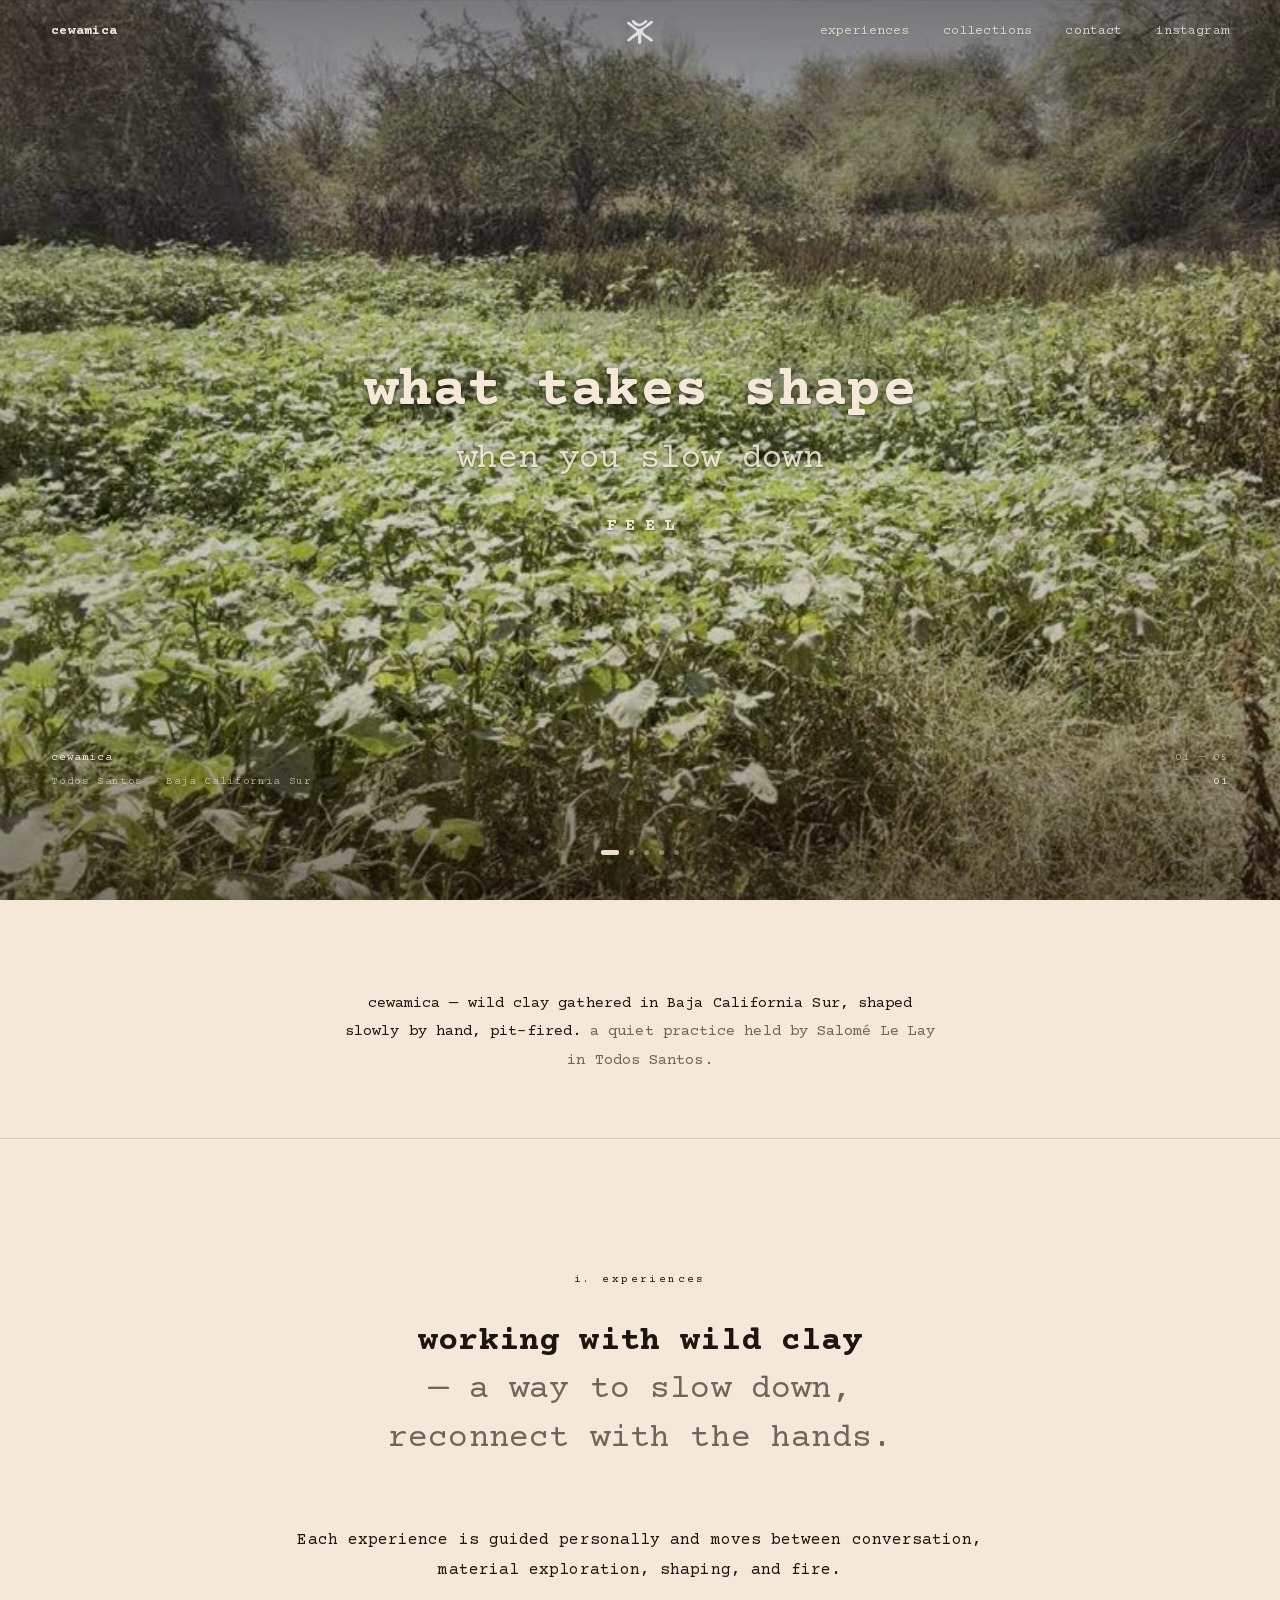
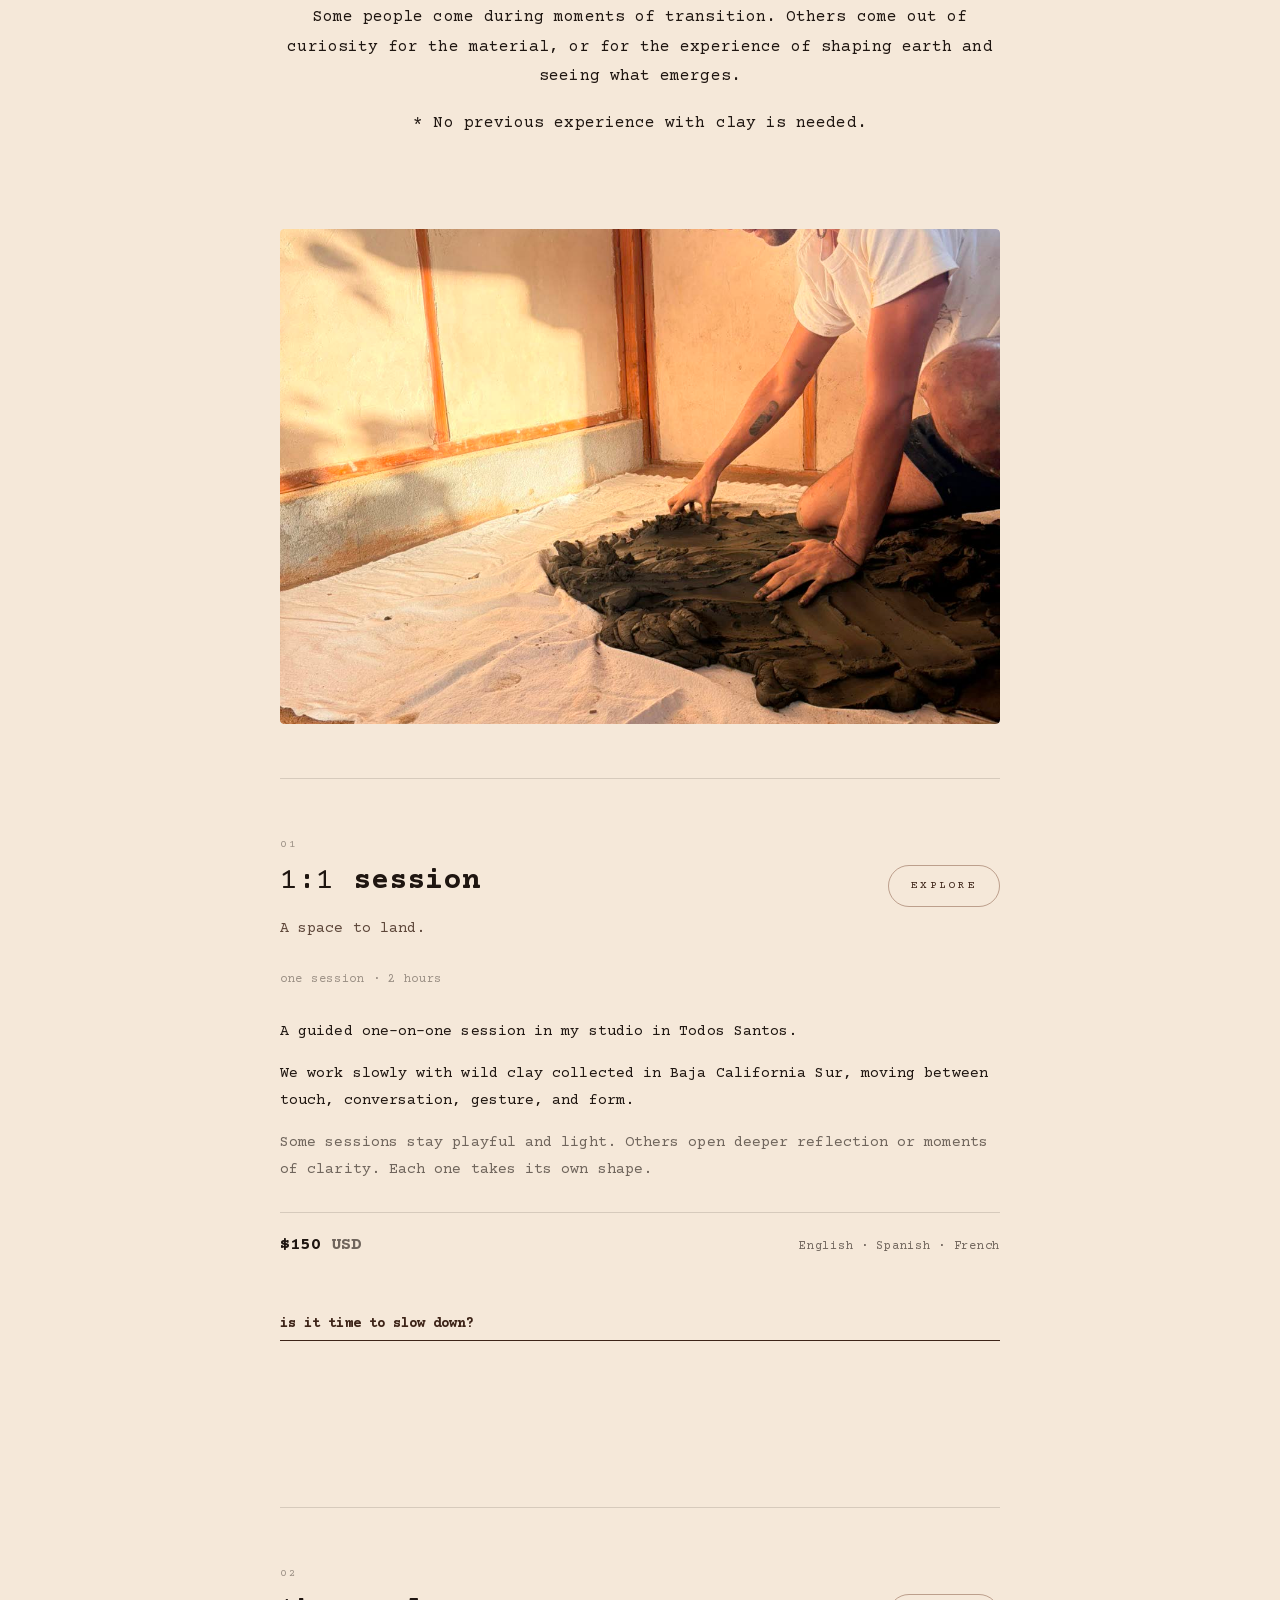
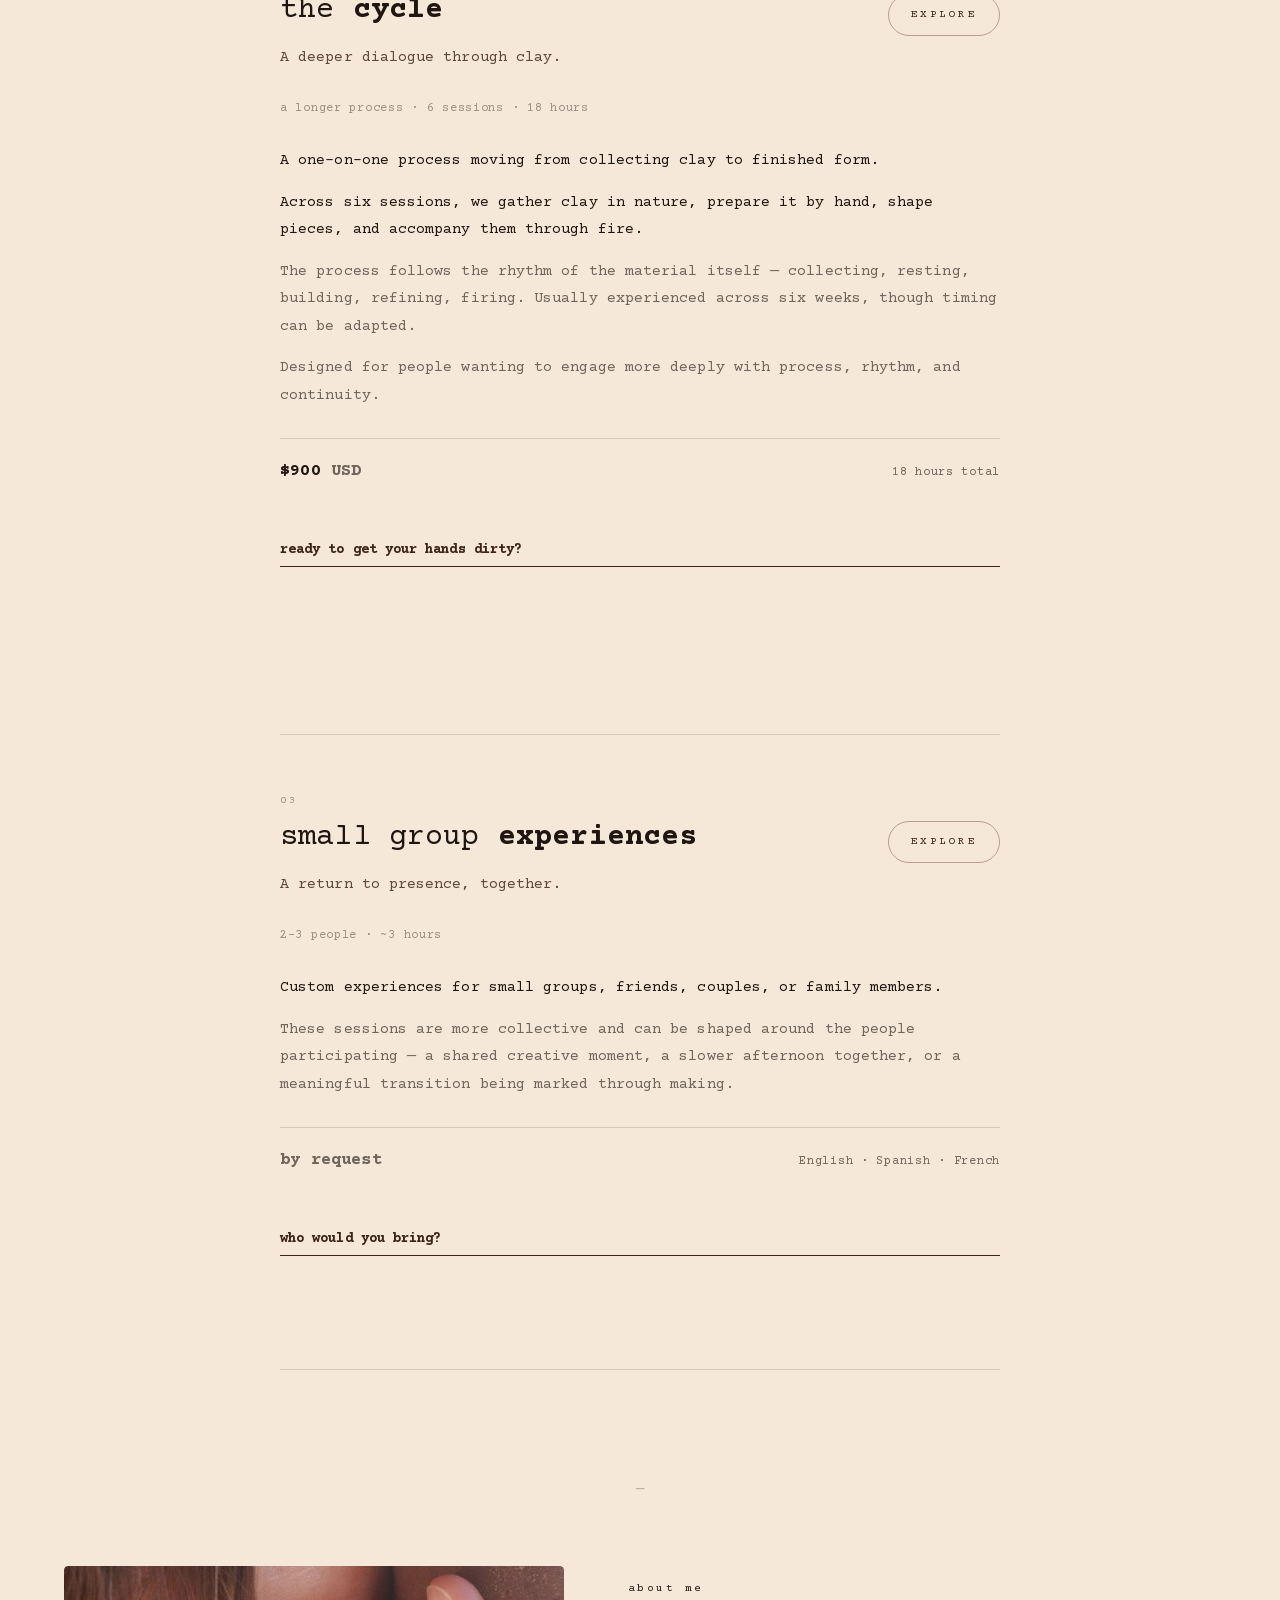
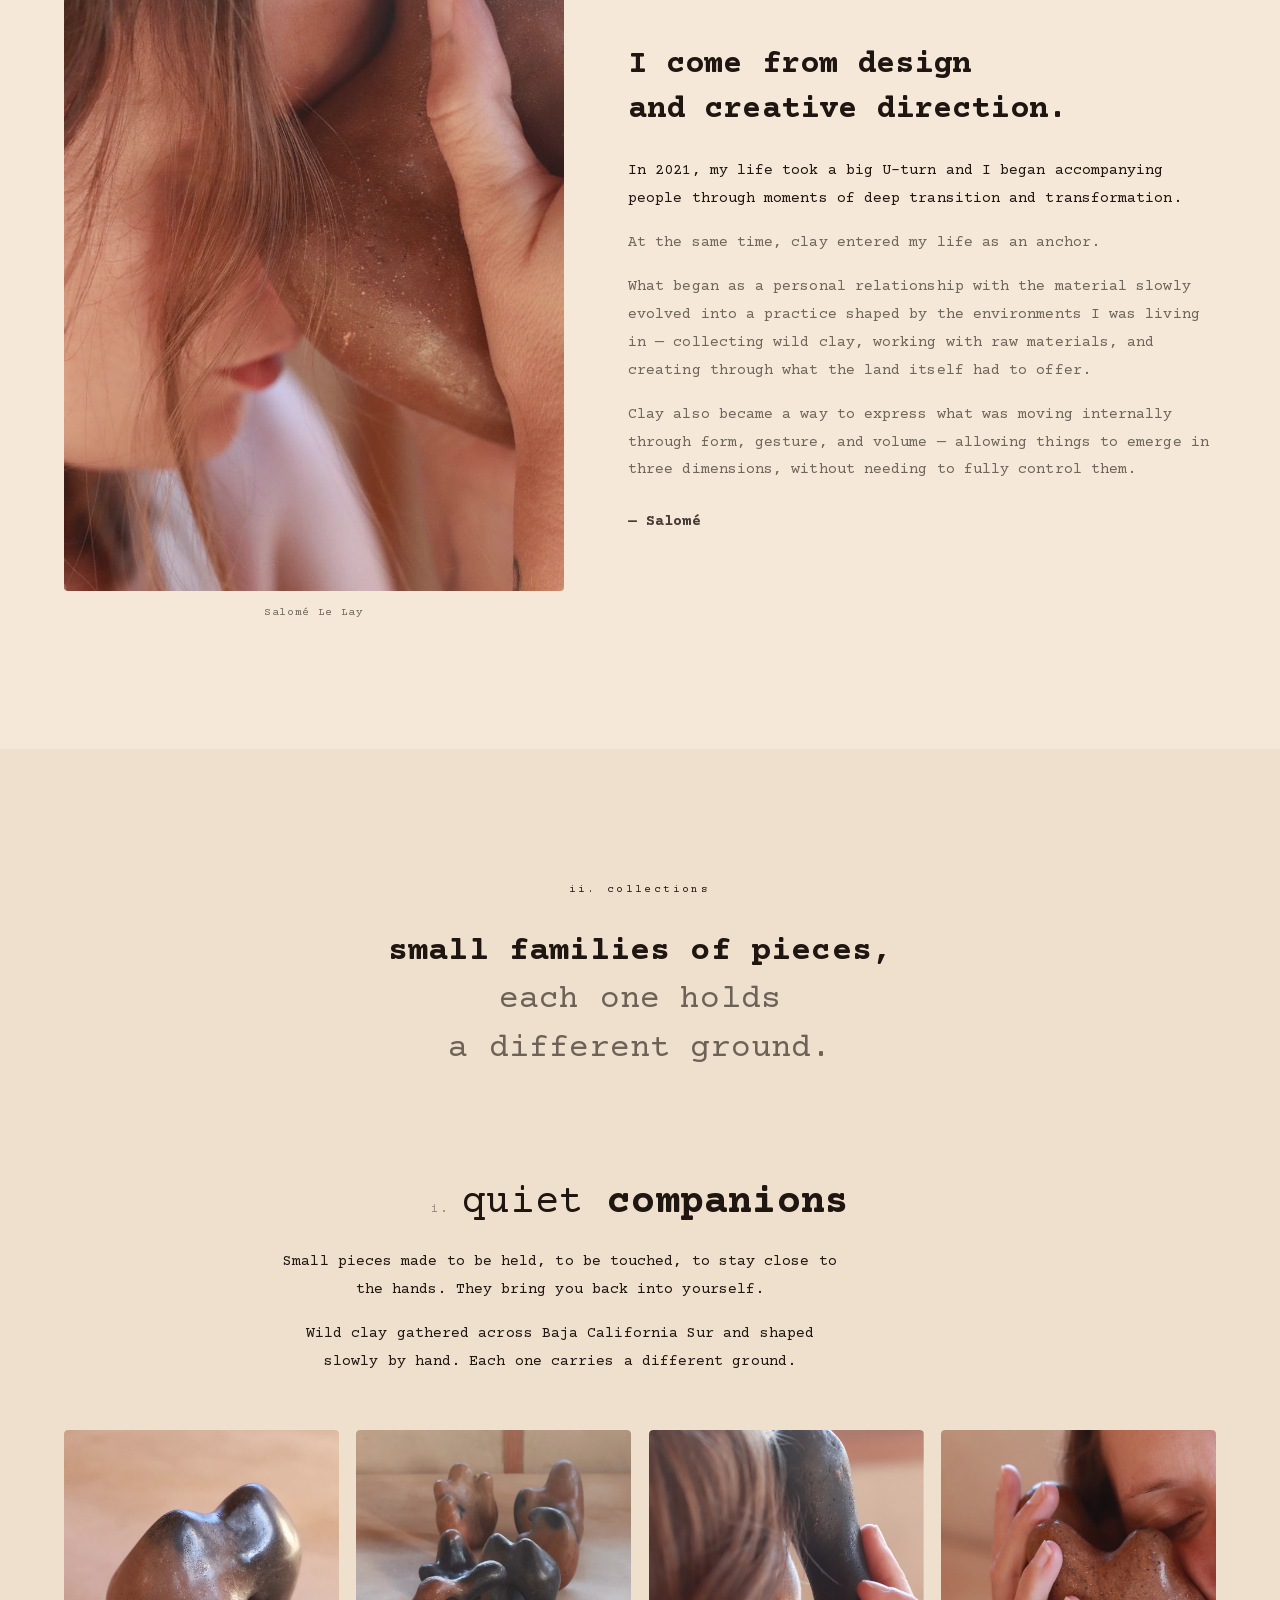
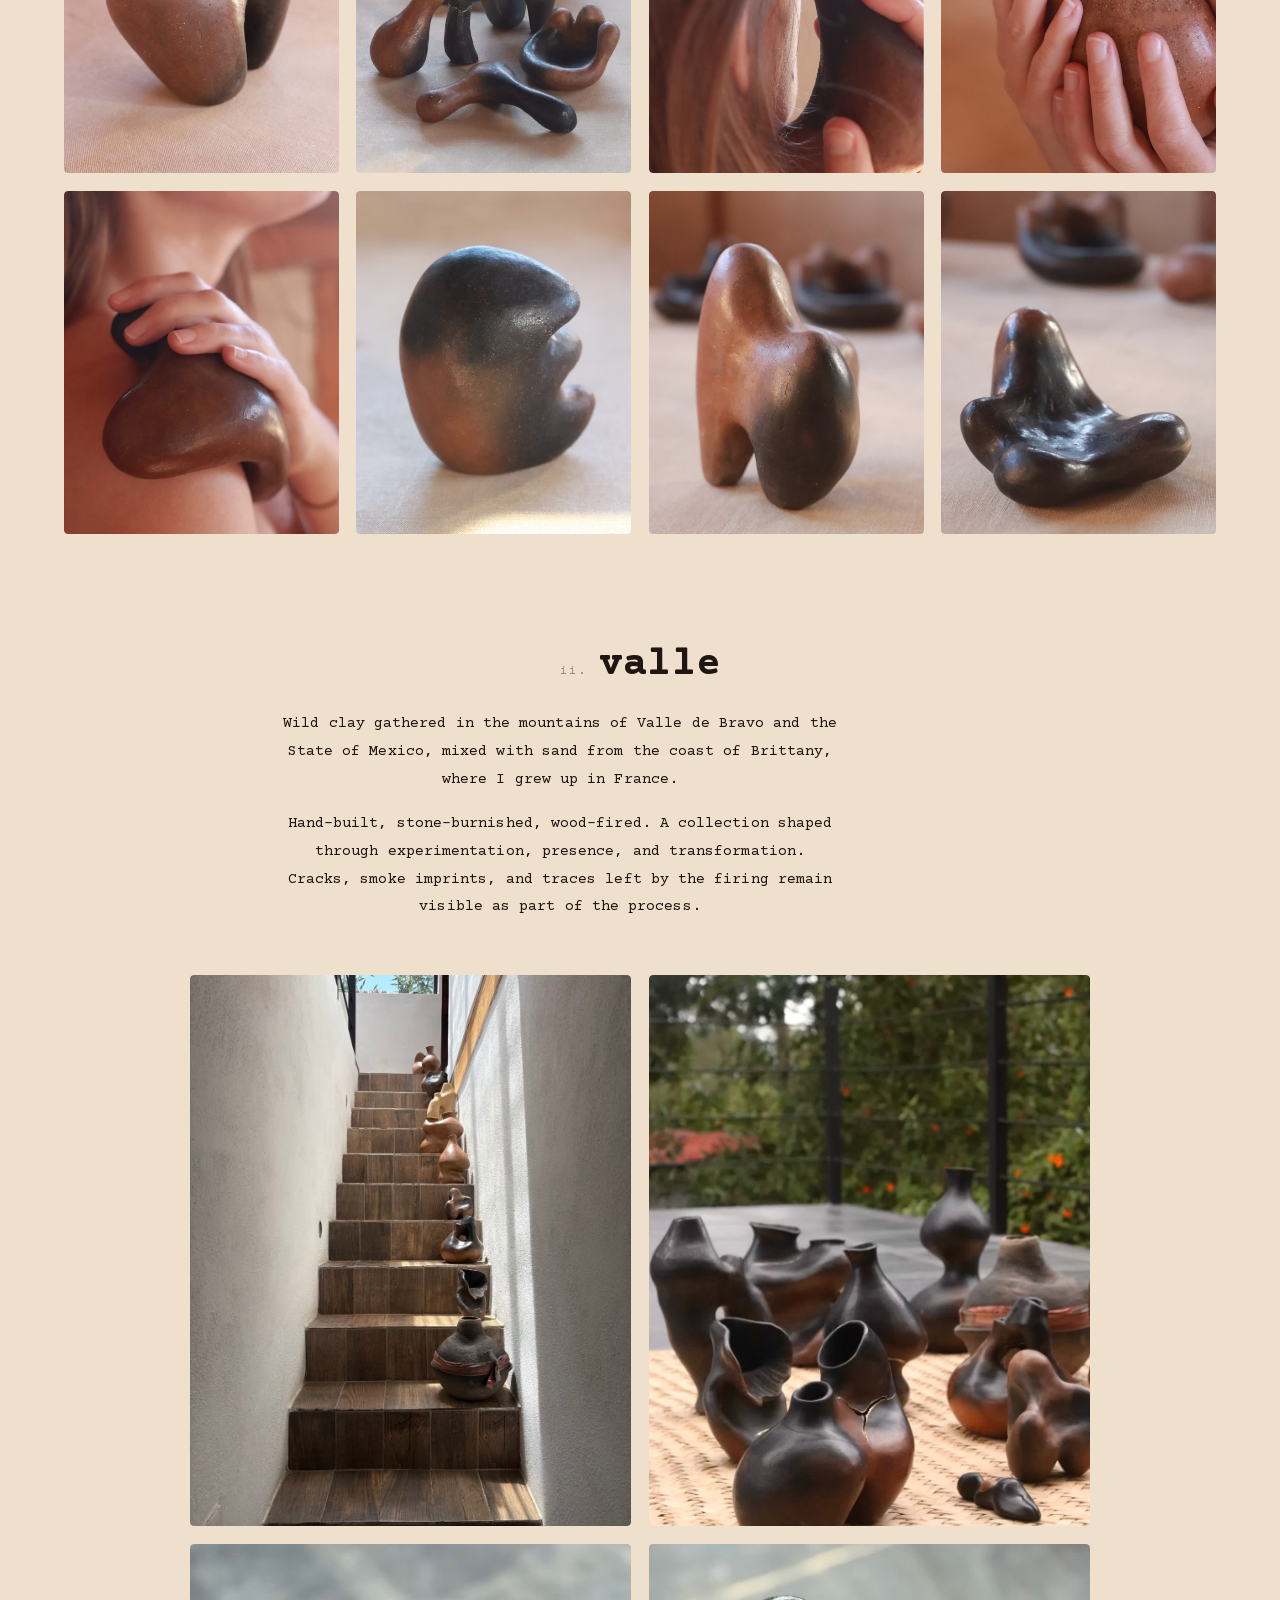
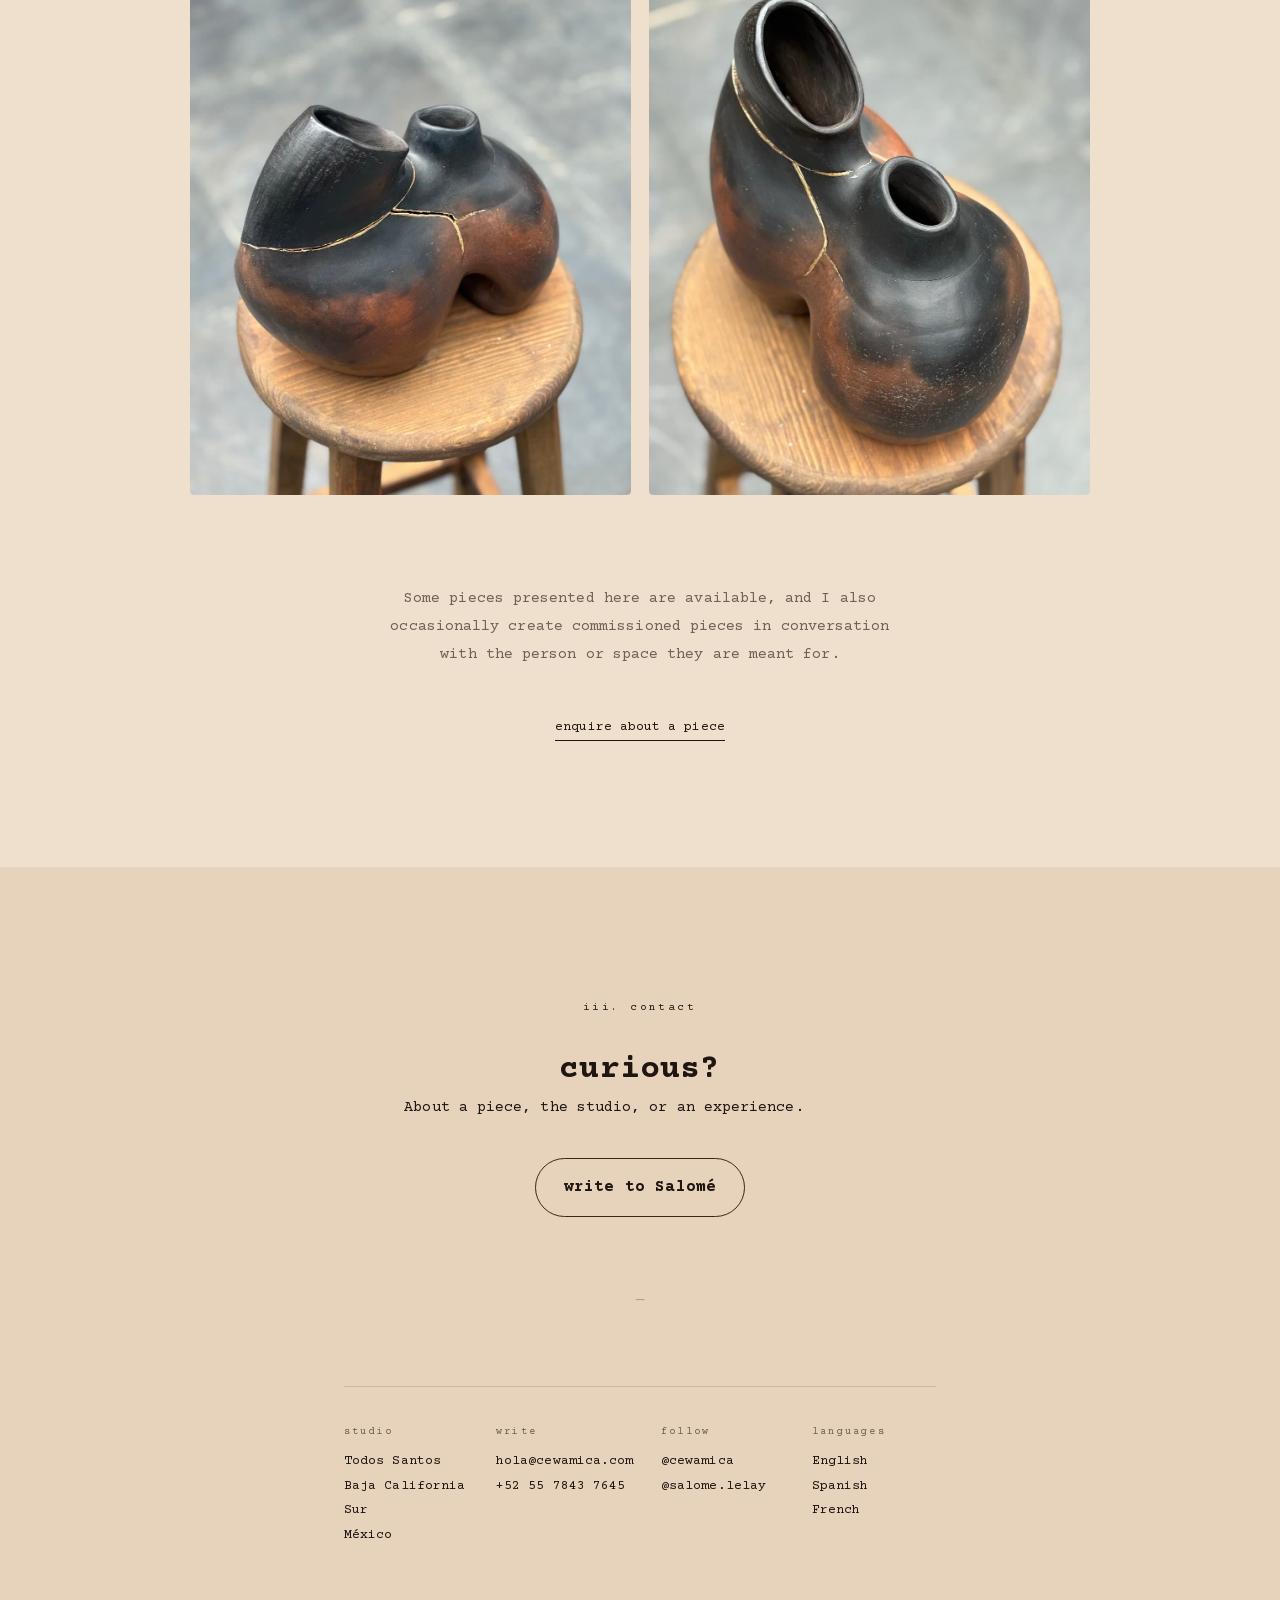
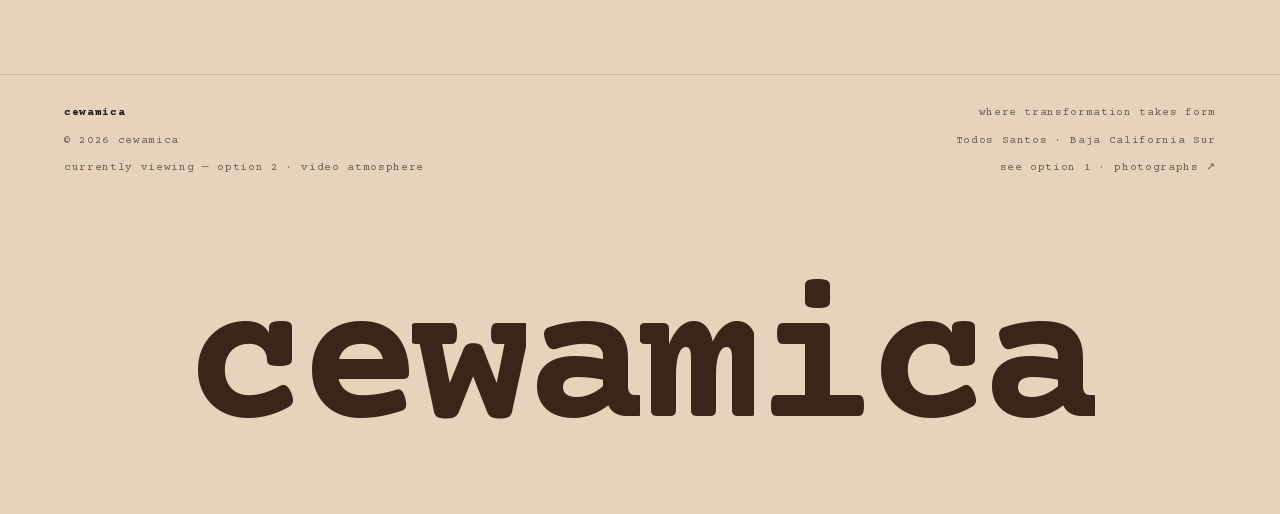
==== commit 641af7d3: "Buttons legible on hover, arrows removed, hero word arc added Root cause of the unreadable hover: ev" ====
--- a/public/atmospheric.html
+++ b/public/atmospheric.html
@@ -88,24 +88,16 @@
 
       <article class="slide" data-slide="3">
         <video class="slide__video" preload="none" muted playsinline loop
-               poster="atmospheric/videos/04.jpg">
-          <source src="atmospheric/videos/04.mp4" type="video/mp4" />
-        </video>
-        <div class="slide__veil"></div>
-      </article>
-
-      <article class="slide" data-slide="4">
-        <video class="slide__video" preload="none" muted playsinline loop
                poster="atmospheric/videos/05.jpg">
           <source src="atmospheric/videos/05.mp4" type="video/mp4" />
         </video>
         <div class="slide__veil"></div>
       </article>
 
-      <article class="slide" data-slide="5">
+      <article class="slide" data-slide="4">
         <video class="slide__video" preload="none" muted playsinline loop
-               poster="atmospheric/videos/06.jpg">
-          <source src="atmospheric/videos/06.mp4" type="video/mp4" />
+               poster="atmospheric/videos/04.jpg">
+          <source src="atmospheric/videos/04.mp4" type="video/mp4" />
         </video>
         <div class="slide__veil"></div>
       </article>
@@ -120,26 +112,27 @@
         <p class="frag is-active" data-frag="0">
           <span class="frag__line frag__line--lead">what takes shape</span>
           <span class="frag__line frag__line--sub">when you slow down</span>
+          <span class="frag__word">feel</span>
         </p>
         <p class="frag" data-frag="1">
           <span class="frag__line frag__line--lead">what takes shape</span>
           <span class="frag__line frag__line--sub">when you slow down</span>
+          <span class="frag__word">listen</span>
         </p>
         <p class="frag" data-frag="2">
           <span class="frag__line frag__line--lead">what takes shape</span>
           <span class="frag__line frag__line--sub">when you slow down</span>
+          <span class="frag__word">explore</span>
         </p>
         <p class="frag" data-frag="3">
           <span class="frag__line frag__line--lead">what takes shape</span>
           <span class="frag__line frag__line--sub">when you slow down</span>
+          <span class="frag__word">wait</span>
         </p>
         <p class="frag" data-frag="4">
           <span class="frag__line frag__line--lead">what takes shape</span>
           <span class="frag__line frag__line--sub">when you slow down</span>
-        </p>
-        <p class="frag" data-frag="5">
-          <span class="frag__line frag__line--lead">what takes shape</span>
-          <span class="frag__line frag__line--sub">when you slow down</span>
+          <span class="frag__word">transform</span>
         </p>
       </div>
     </div>
@@ -152,18 +145,17 @@
 
     <!-- Bottom-right meta — index -->
     <div class="hero__meta hero__meta--br" aria-hidden="true">
-      <span class="dim">01 — 06</span>
+      <span class="dim">01 — 05</span>
       <span id="slideIndex">01</span>
     </div>
 
     <!-- Tiny progress dots, click to jump -->
     <div class="hero__dots" id="heroDots" role="tablist" aria-label="Hero">
-      <button class="dot is-active" data-go="0" role="tab" aria-label="1"></button>
-      <button class="dot" data-go="1" role="tab" aria-label="2"></button>
-      <button class="dot" data-go="2" role="tab" aria-label="3"></button>
-      <button class="dot" data-go="3" role="tab" aria-label="4"></button>
-      <button class="dot" data-go="4" role="tab" aria-label="5"></button>
-      <button class="dot" data-go="5" role="tab" aria-label="6"></button>
+      <button class="dot is-active" data-go="0" role="tab" aria-label="feel"></button>
+      <button class="dot" data-go="1" role="tab" aria-label="listen"></button>
+      <button class="dot" data-go="2" role="tab" aria-label="explore"></button>
+      <button class="dot" data-go="3" role="tab" aria-label="wait"></button>
+      <button class="dot" data-go="4" role="tab" aria-label="transform"></button>
     </div>
 
     <a class="scroll-cue" href="#experiences" aria-label="Scroll">
@@ -230,8 +222,7 @@
                     aria-expanded="false" aria-controls="expand-one-on-one">
               <h3 class="offer__title">1:1 <span class="medium">session</span></h3>
               <span class="offer__explore" aria-hidden="true">
-                <span class="offer__explore-label">explore</span>
-                <span class="offer__explore-arrow">→</span>
+                <span class="offer__explore-label offer__explore-label--closed">explore</span><span class="offer__explore-label offer__explore-label--open">close</span>
               </span>
             </button>
             <p class="offer__tagline"><em>A space to land.</em></p>
@@ -251,7 +242,6 @@
           </footer>
           <a class="offer__whatsapp" href="https://wa.me/5215578437645?text=Hi%20Salom%C3%A9%2C%20is%20it%20time%20to%20slow%20down%3F%20I%27d%20like%20to%20book%20a%201%3A1%20session." target="_blank" rel="noopener">
             <span>is it time to slow down?</span>
-            <span class="offer__whatsapp-arrow" aria-hidden="true">↗</span>
           </a>
 
           <!-- IN-PLACE DISCLOSURE — opens with the explore button above -->
@@ -279,7 +269,6 @@
               </div>
               <a class="offer__expand-cta" href="https://wa.me/5215578437645?text=Hi%20Salom%C3%A9%2C%20is%20it%20time%20to%20slow%20down%3F%20I%27d%20like%20to%20book%20a%201%3A1%20session." target="_blank" rel="noopener">
                 <span>is it time to slow down?</span>
-                <span class="offer__whatsapp-arrow" aria-hidden="true">↗</span>
               </a>
               <button class="offer__expand-close" type="button" aria-label="close">close ×</button>
             </div>
@@ -294,8 +283,7 @@
                     aria-expanded="false" aria-controls="expand-cycle">
               <h3 class="offer__title">the <span class="medium">cycle</span></h3>
               <span class="offer__explore" aria-hidden="true">
-                <span class="offer__explore-label">explore</span>
-                <span class="offer__explore-arrow">→</span>
+                <span class="offer__explore-label offer__explore-label--closed">explore</span><span class="offer__explore-label offer__explore-label--open">close</span>
               </span>
             </button>
             <p class="offer__tagline"><em>A deeper dialogue through clay.</em></p>
@@ -317,7 +305,6 @@
           </footer>
           <a class="offer__whatsapp" href="https://wa.me/5215578437645?text=Hi%20Salom%C3%A9%2C%20I%27m%20ready%20to%20get%20my%20hands%20dirty.%20Tell%20me%20about%20the%20Cycle." target="_blank" rel="noopener">
             <span>ready to get your hands dirty?</span>
-            <span class="offer__whatsapp-arrow" aria-hidden="true">↗</span>
           </a>
 
           <section class="offer__expand" id="expand-cycle" aria-hidden="true">
@@ -364,7 +351,6 @@
               </div>
               <a class="offer__expand-cta" href="https://wa.me/5215578437645?text=Hi%20Salom%C3%A9%2C%20I%27m%20ready%20to%20get%20my%20hands%20dirty.%20Tell%20me%20about%20the%20Cycle." target="_blank" rel="noopener">
                 <span>ready to get your hands dirty?</span>
-                <span class="offer__whatsapp-arrow" aria-hidden="true">↗</span>
               </a>
               <button class="offer__expand-close" type="button" aria-label="close">close ×</button>
             </div>
@@ -379,8 +365,7 @@
                     aria-expanded="false" aria-controls="expand-group">
               <h3 class="offer__title">small group <span class="medium">experiences</span></h3>
               <span class="offer__explore" aria-hidden="true">
-                <span class="offer__explore-label">explore</span>
-                <span class="offer__explore-arrow">→</span>
+                <span class="offer__explore-label offer__explore-label--closed">explore</span><span class="offer__explore-label offer__explore-label--open">close</span>
               </span>
             </button>
             <p class="offer__tagline"><em>A return to presence, together.</em></p>
@@ -398,7 +383,6 @@
           </footer>
           <a class="offer__whatsapp" href="https://wa.me/5215578437645?text=Hi%20Salom%C3%A9%2C%20who%20would%20I%20bring%3F%20Tell%20me%20about%20the%20group%20experience." target="_blank" rel="noopener">
             <span>who would you bring?</span>
-            <span class="offer__whatsapp-arrow" aria-hidden="true">↗</span>
           </a>
 
           <section class="offer__expand" id="expand-group" aria-hidden="true">
@@ -434,7 +418,6 @@
               </div>
               <a class="offer__expand-cta" href="https://wa.me/5215578437645?text=Hi%20Salom%C3%A9%2C%20who%20would%20I%20bring%3F%20Tell%20me%20about%20the%20group%20experience." target="_blank" rel="noopener">
                 <span>who would you bring?</span>
-                <span class="offer__whatsapp-arrow" aria-hidden="true">↗</span>
               </a>
               <button class="offer__expand-close" type="button" aria-label="close">close ×</button>
             </div>
@@ -564,7 +547,7 @@
           Some pieces presented here are available, and I also occasionally create
           commissioned pieces in conversation with the person or space they are meant for.
         </p>
-        <a href="mailto:hola@cewamica.com" class="collection__enquire">enquire about a piece ↗</a>
+        <a href="mailto:hola@cewamica.com" class="collection__enquire">enquire about a piece</a>
       </div>
 
     </div>
@@ -589,7 +572,6 @@
       <div class="contact__cta-wrap reveal reveal--delay-2">
         <a class="contact__cta" href="mailto:hola@cewamica.com">
           write to Salomé
-          <span class="arrow" aria-hidden="true">↗</span>
         </a>
       </div>
 
--- a/public/styles.css
+++ b/public/styles.css
@@ -44,6 +44,7 @@
   --ink:       #1F1611;          /* near-black, warm-brown */
   --clay:      #3D2418;          /* deep clay accents */
   --orange:    #C24A2A;          /* whisper accent — used very sparingly */
+  --cream:     #F7ECDF;          /* light type on clay fills (hover/active) */
 
   /* Opacity-led hierarchy */
   --o-100: 1.0;
@@ -595,16 +596,7 @@
   transition: opacity 0.4s var(--ease-soft);
 }
 .offer__whatsapp:hover { opacity: 0.65; }
-.offer__whatsapp-arrow {
-  font-weight: 400;
-  font-size: 12px;
-  position: relative; top: -1px;
-  transition: transform 0.4s var(--ease-soft);
-}
-.offer__whatsapp:hover .offer__whatsapp-arrow {
-  transform: translate(2px, -2px);
-}
-
+.offer__whatsapp:hover 
 /* Aside footnote — "* No previous experience..." */
 .footnote {
   margin-top: 2.2em !important;
@@ -783,13 +775,6 @@
   transition: opacity 0.4s var(--ease-soft);
 }
 .contact__cta:hover { opacity: 0.6; }
-.contact__cta .arrow {
-  font-weight: 400;
-  font-size: 13px;
-  position: relative; top: -1px;
-  transition: transform 0.4s var(--ease-soft);
-}
-.contact__cta:hover .arrow { transform: translate(2px, -2px); }
 
 .contact__sep {
   margin: clamp(50px, 8vh, 80px) auto;
@@ -1104,15 +1089,10 @@
   color: var(--cream);
   border-color: var(--clay);
 }
-.offer__explore-arrow {
-  display: inline-block;
-  transition: transform 0.4s var(--ease-soft);
-}
-.offer.is-open .offer__explore-arrow { transform: rotate(90deg); }
-.offer__explore-label {
-  display: inline-block;
-  transition: opacity 0.25s ease;
-}
+.offer.is-open .offer__explore-label { display: inline-block; }
+.offer__explore-label--open { display: none; }
+.offer.is-open .offer__explore-label--closed { display: none; }
+.offer.is-open .offer__explore-label--open { display: inline-block; }
 
 /* Hide the bottom WhatsApp link when expanded — the same CTA repeats inside */
 .offer.is-open > .offer__whatsapp { opacity: 0.35; }
@@ -1237,15 +1217,7 @@
   color: var(--cream);
   transform: translateY(-1px);
 }
-.offer__expand-cta .offer__whatsapp-arrow {
-  font-weight: 400;
-  font-size: 12px;
-  transition: transform 0.4s var(--ease-soft);
-}
-.offer__expand-cta:hover .offer__whatsapp-arrow {
-  transform: translate(3px, -2px);
-}
-
+.offer__expand-cta .offer__expand-cta:hover 
 /* Subtle close button — top right of the expand */
 .offer__expand-close {
   position: absolute;
@@ -1358,3 +1330,49 @@
   transition: opacity 0.3s ease;
 }
 .collection__note .collection__enquire:hover { opacity: 0.6; }
+
+
+/* ==========================================================================
+   FILLED-STATE LEGIBILITY — light type on clay, including descendants.
+   (--cream was undefined before this pass; defined in tokens now.)
+   ========================================================================== */
+.offer__title-btn:hover .offer__explore,
+.offer__title-btn:focus-visible .offer__explore,
+.offer.is-open .offer__explore,
+.offer__expand-cta:hover, .offer__expand-cta:hover *,
+.offer__expand-cta:active, .offer__expand-cta:active *,
+.offer__expand-cta:focus-visible, .offer__expand-cta:focus-visible *,
+.contact__cta:hover, .contact__cta:hover *,
+.contact__cta:active, .contact__cta:active * {
+  color: var(--cream);
+}
+/* contact CTA becomes a filled pill on hover too — same family as the rest */
+.contact__cta {
+  border: 1px solid var(--clay);
+  border-radius: 999px;
+  padding: 14px 28px;
+  transition: background 0.35s var(--ease-soft), color 0.35s var(--ease-soft),
+              transform 0.25s var(--ease-soft), box-shadow 0.4s var(--ease-soft);
+}
+.contact__cta:hover, .contact__cta:focus-visible {
+  background: var(--clay);
+  opacity: 1;
+  box-shadow: 0 8px 22px -10px rgba(110, 58, 34, 0.55);
+}
+.contact__cta:active { transform: translateY(1px); }
+
+/* ==========================================================================
+   HERO WORD — Salomé's one-word arc under "when you slow down"
+   feel → listen → explore → wait → transform
+   ========================================================================== */
+.frag__word {
+  display: block;
+  margin-top: 1.7em;
+  font-size: clamp(13px, 1.5vw, 17px);
+  font-weight: 700;
+  text-transform: uppercase;
+  letter-spacing: 0.55em;
+  padding-left: 0.55em;   /* optical centring against tracking */
+  color: #F5E8D9;
+  opacity: 0.95;
+}
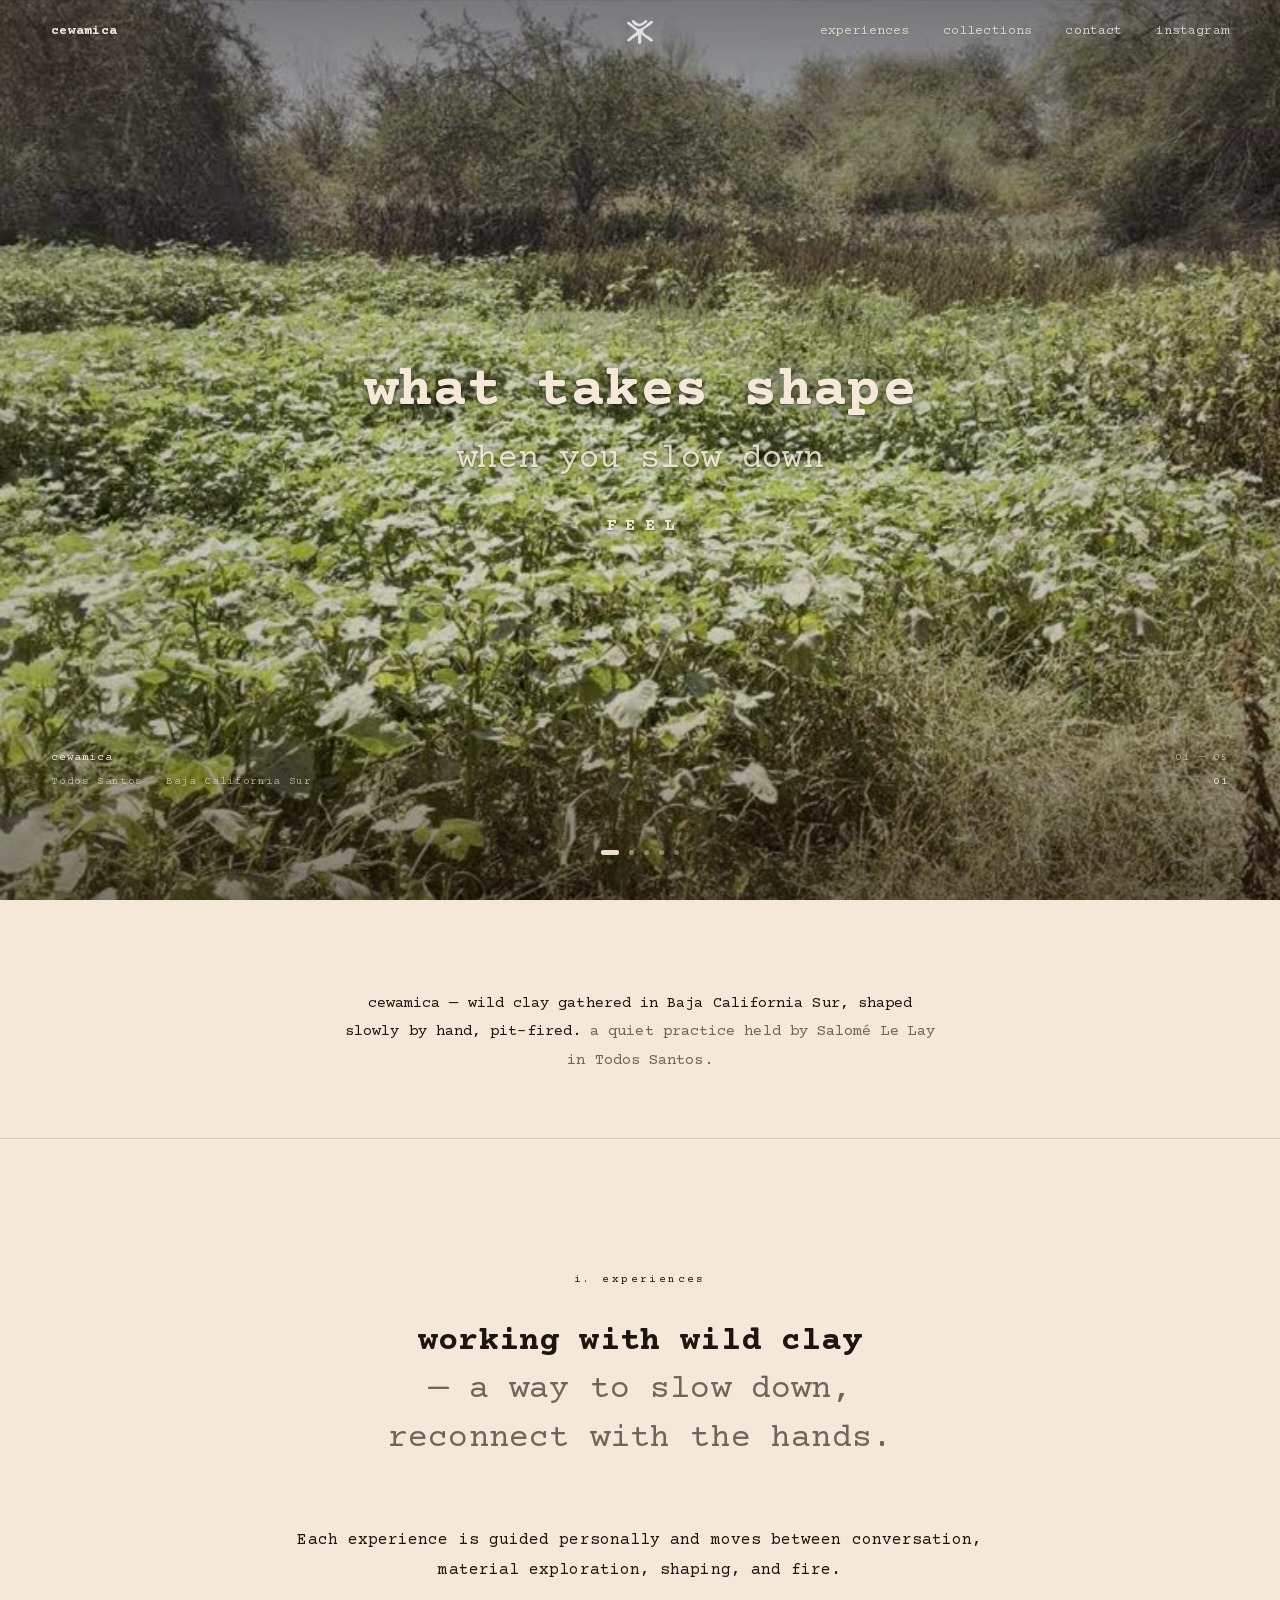
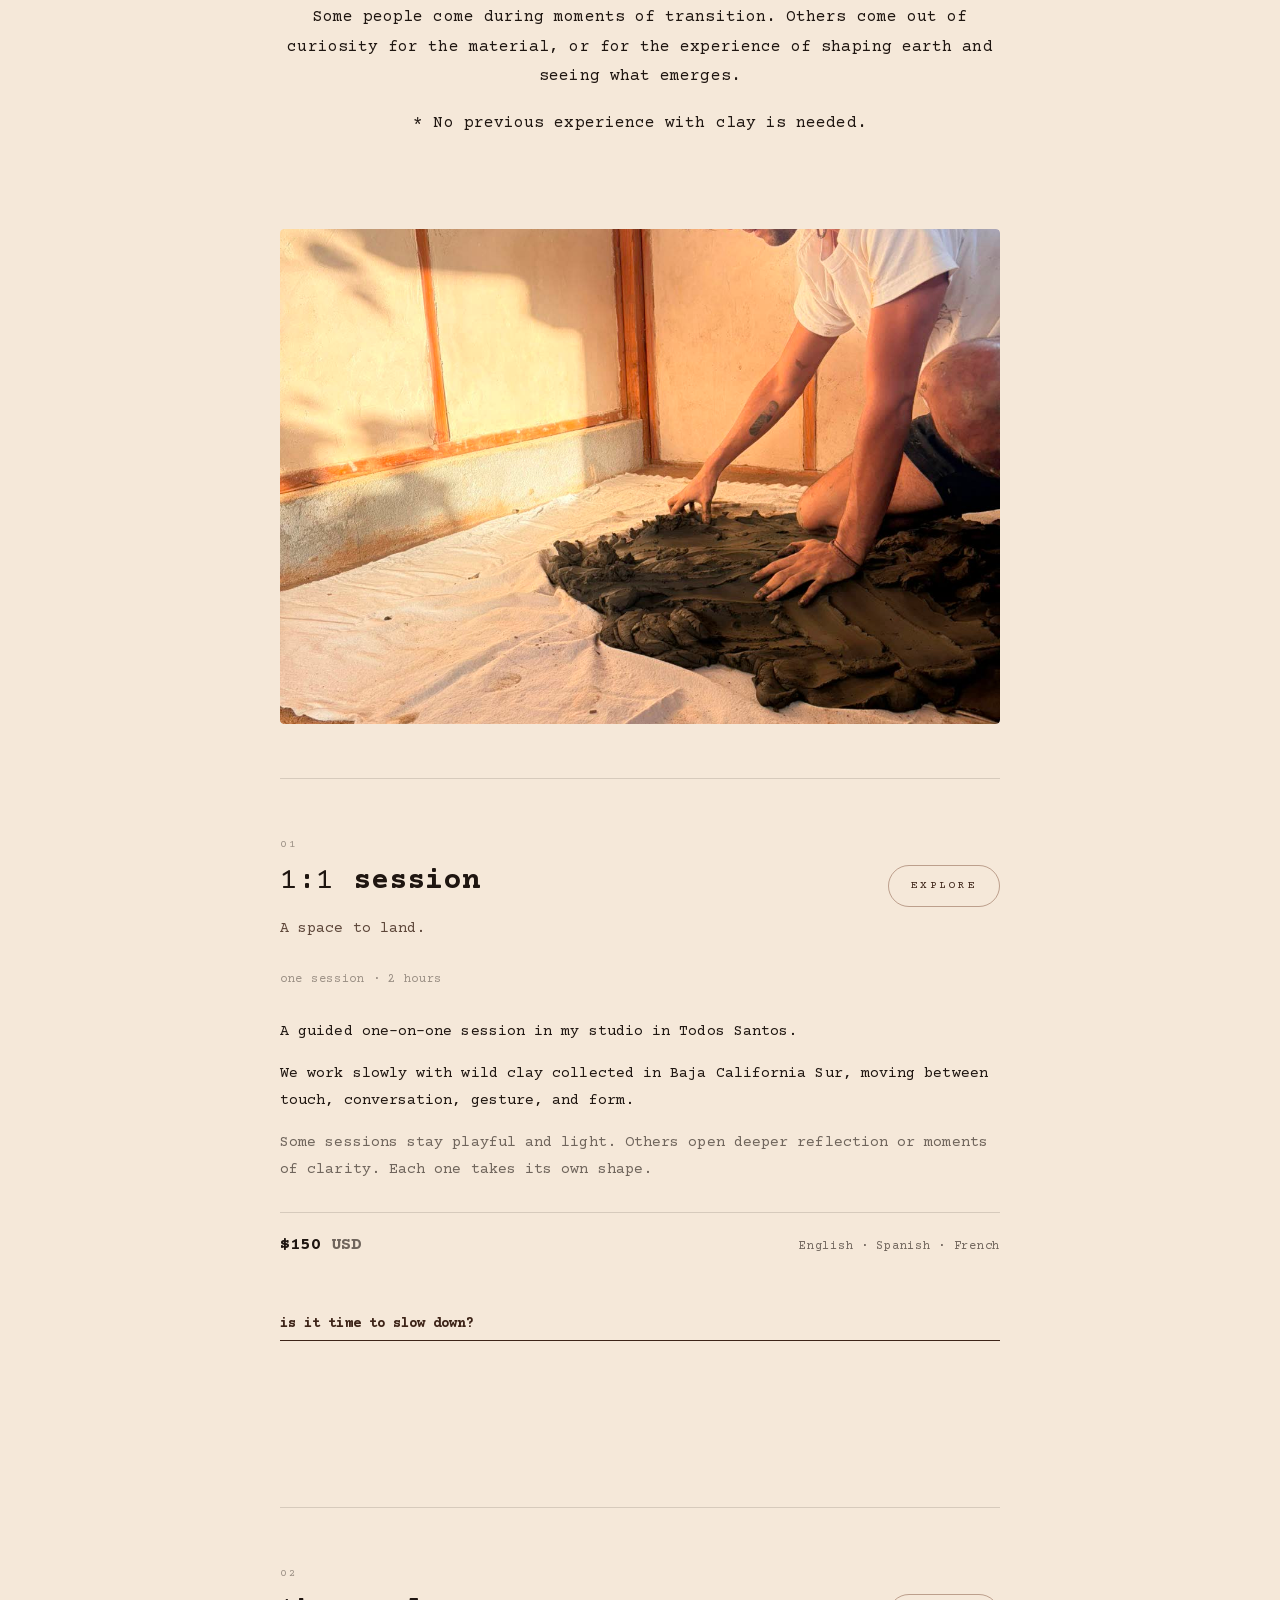
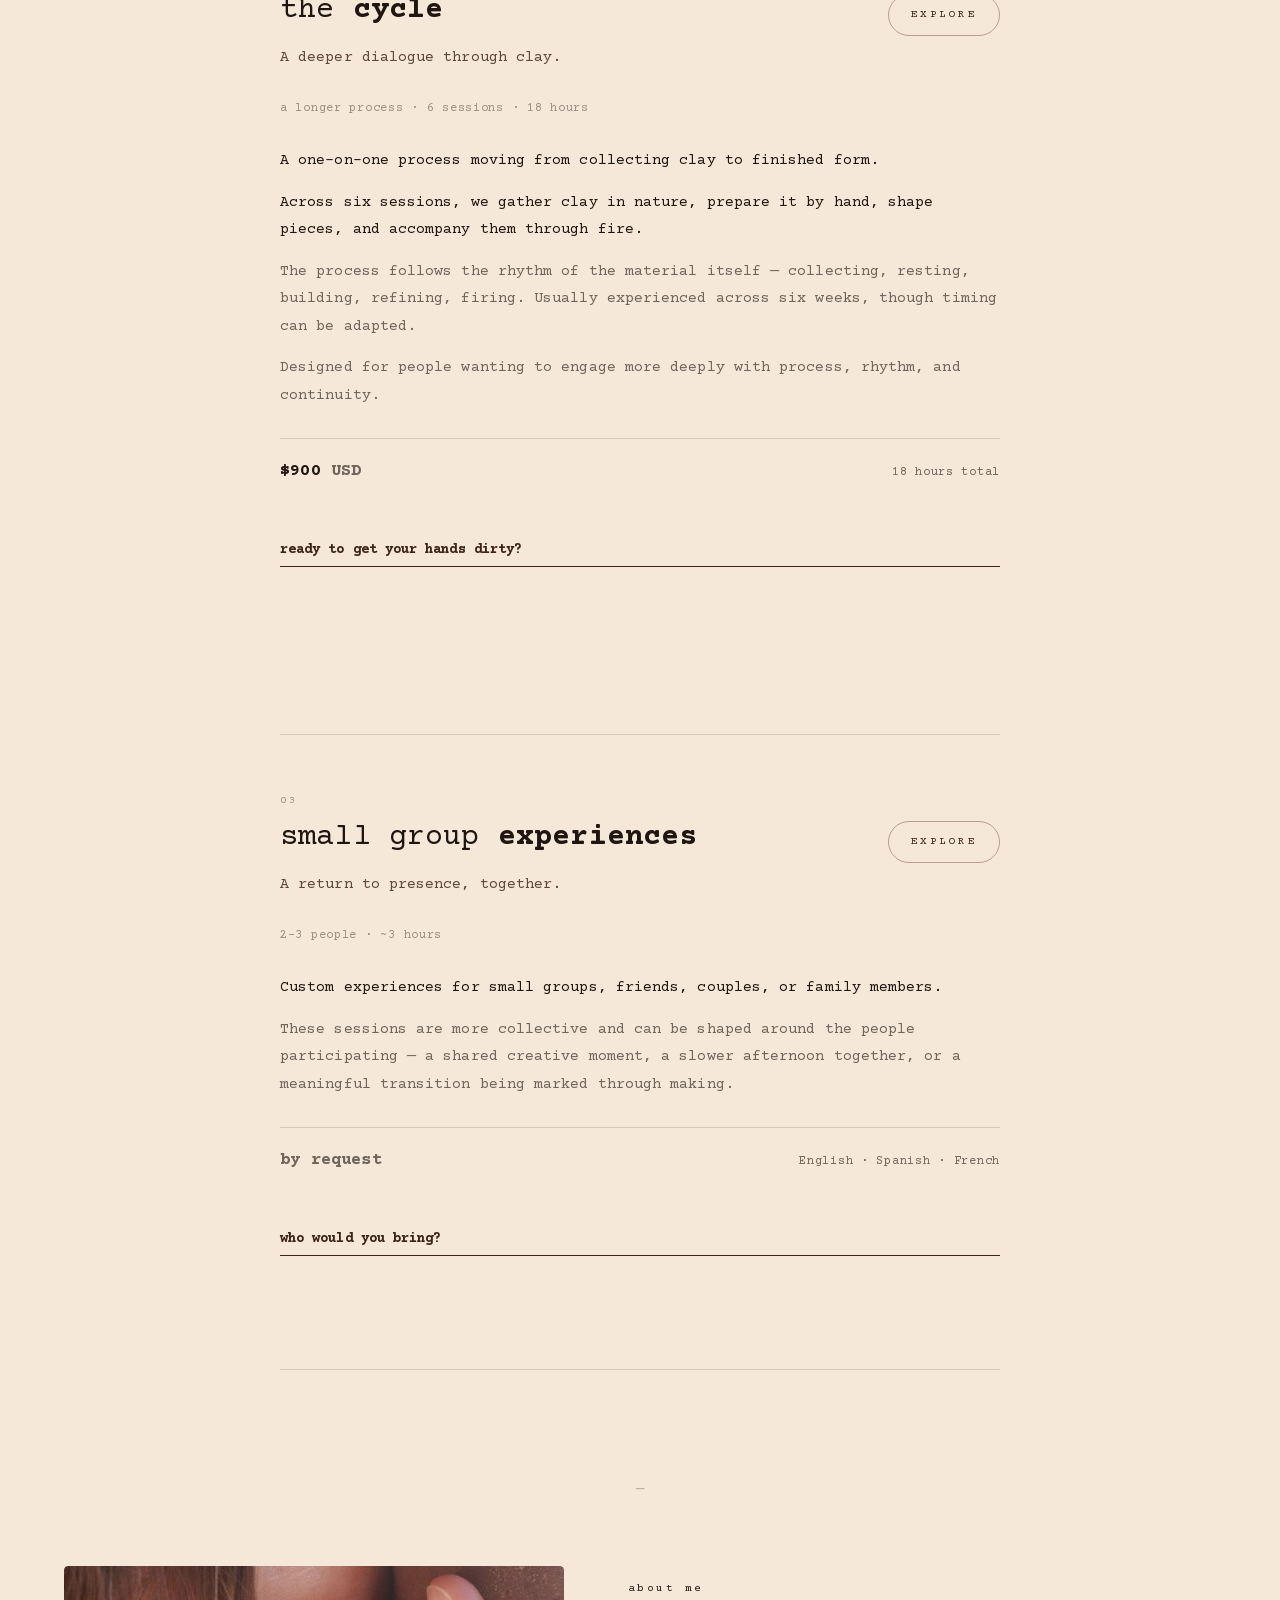
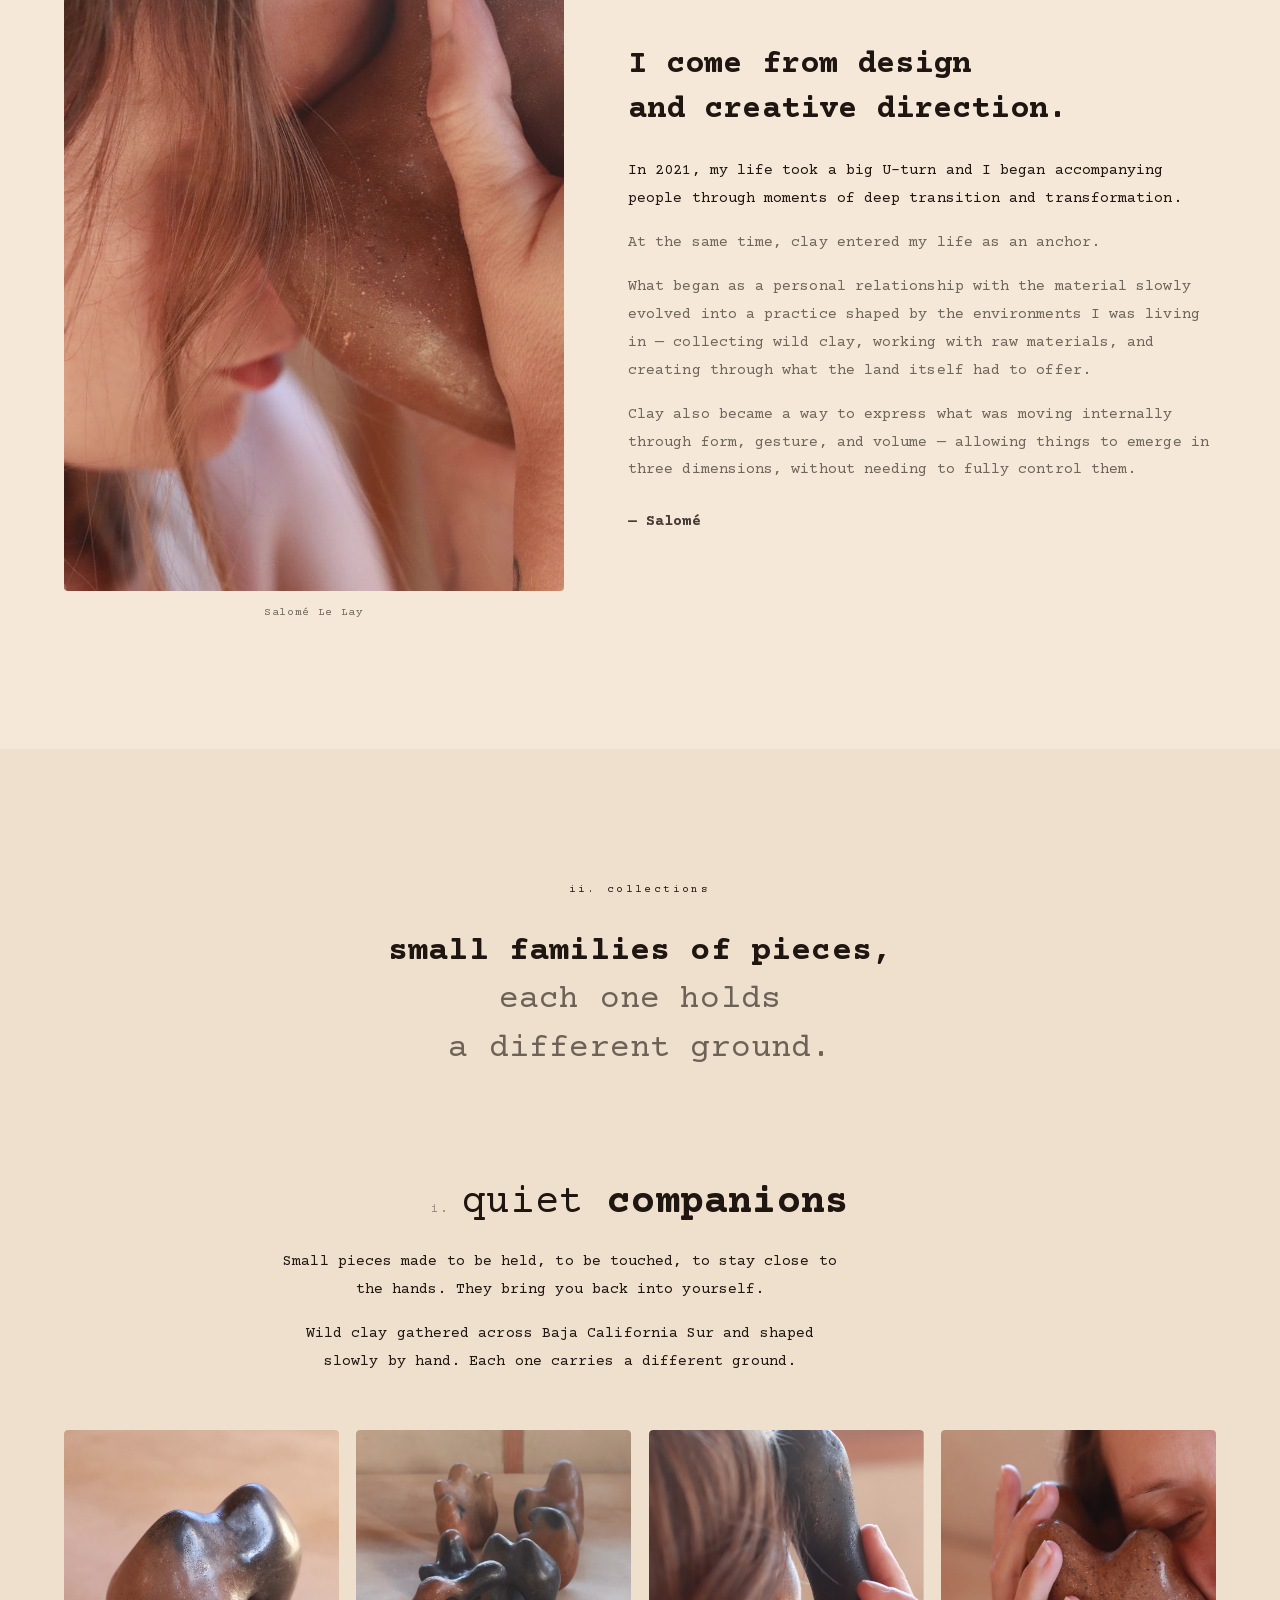
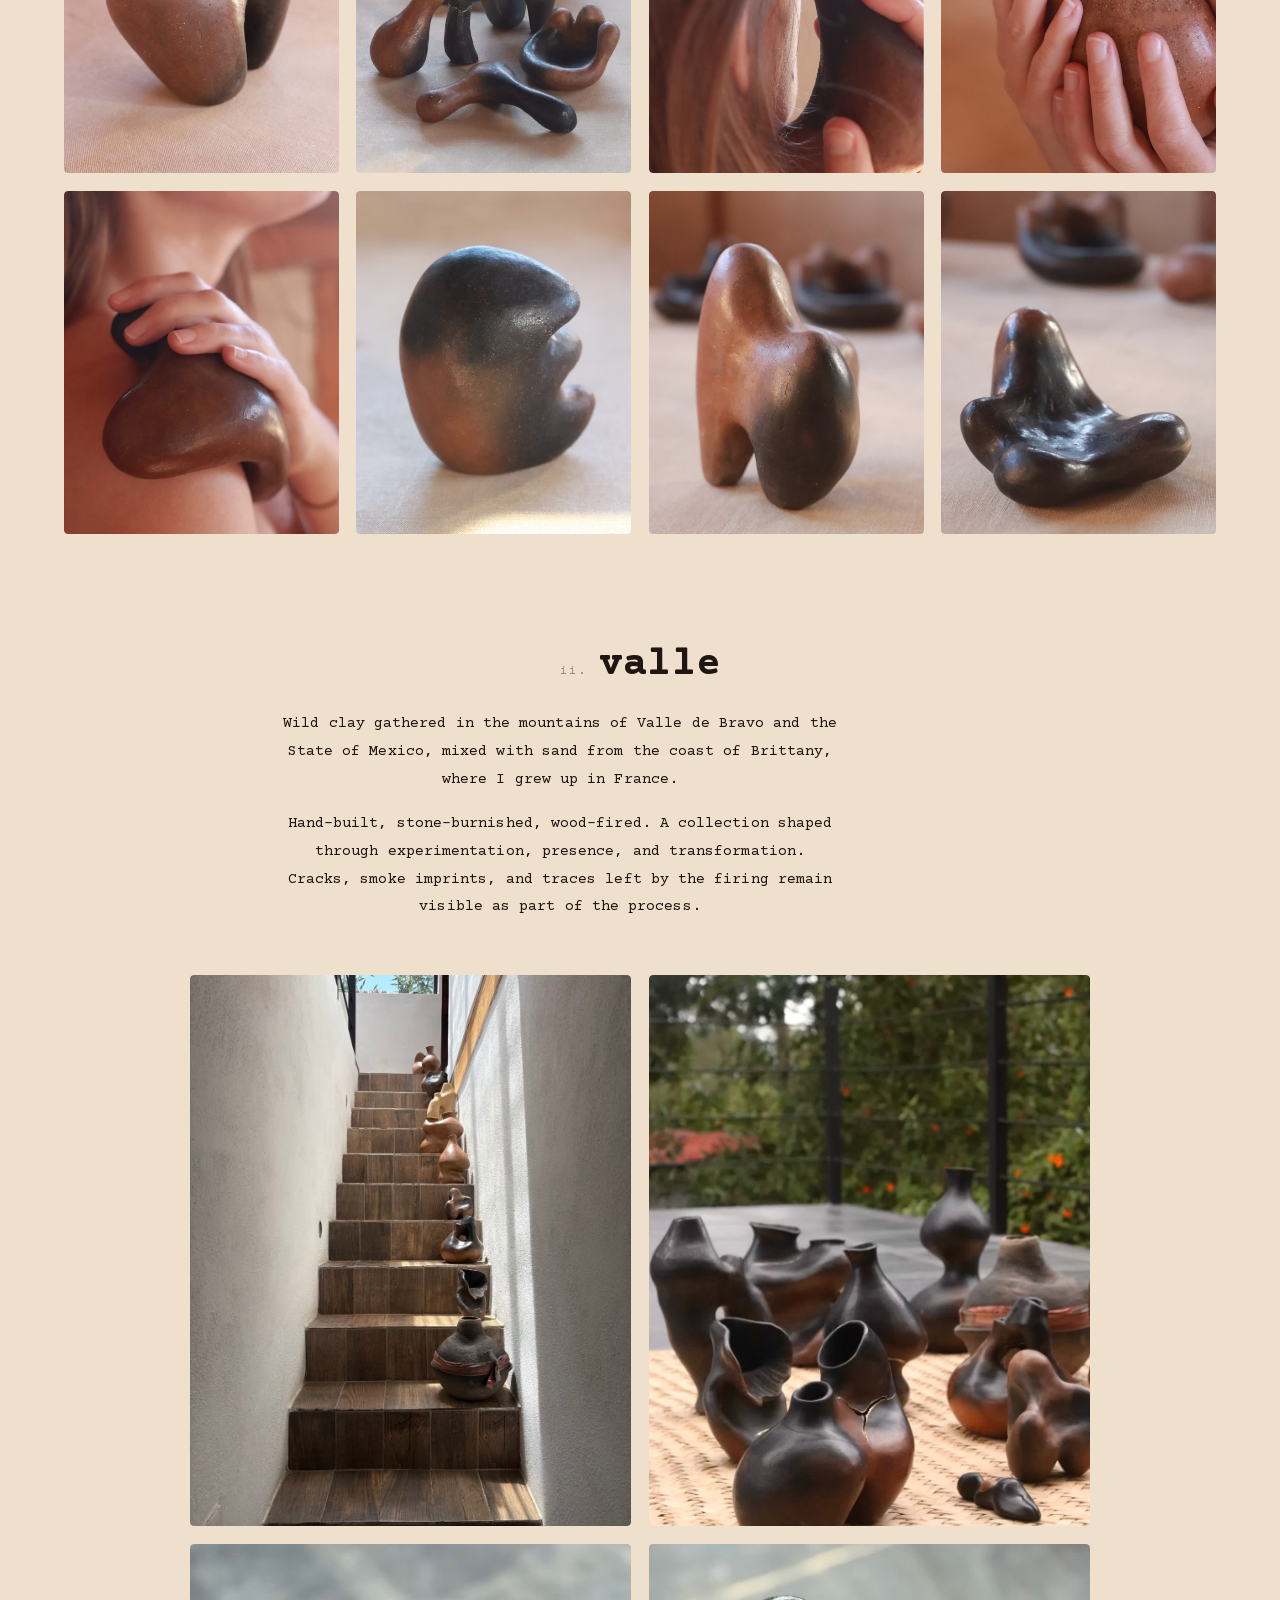
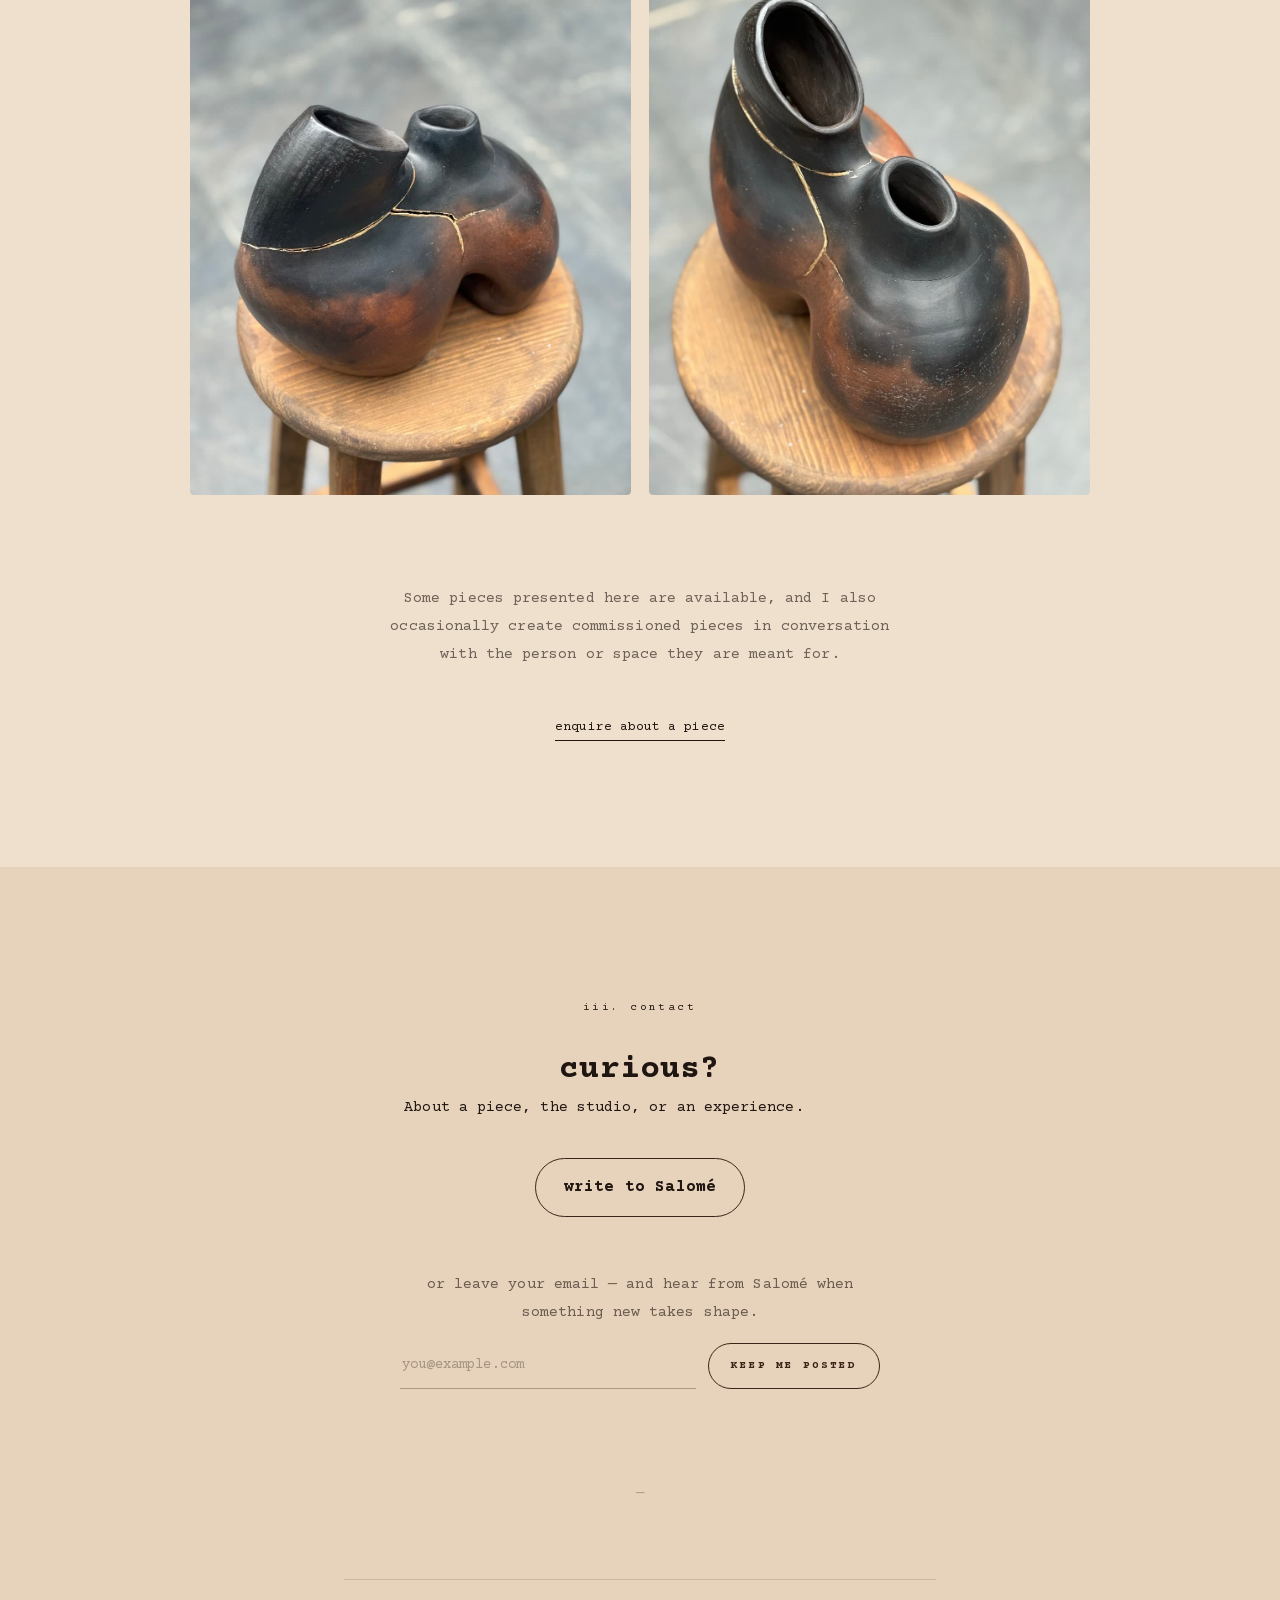
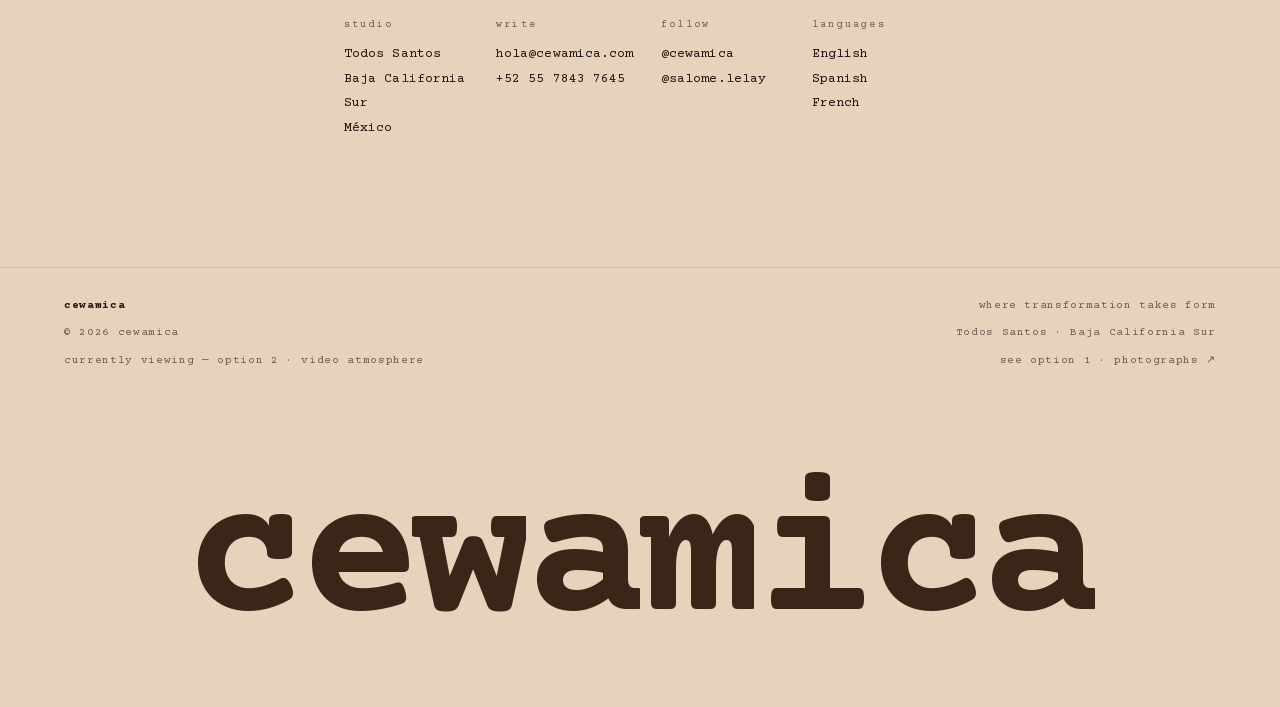
==== commit 55f0d086: "Email capture in #contact — the quiet path New signup block under "write to Salomé": one underline i" ====
--- a/public/atmospheric.html
+++ b/public/atmospheric.html
@@ -575,6 +575,27 @@
         </a>
       </div>
 
+      <!-- Email capture — the quiet path: leave an address, Salomé writes back.
+           Posts to FormSubmit (delivers to hola@cewamica.com, no backend). -->
+      <div class="signup reveal reveal--delay-3">
+        <p class="signup__lede dim">
+          or leave your email — and hear from Salomé when something new takes shape.
+        </p>
+        <form class="signup__form" id="signupForm"
+              action="https://formsubmit.co/ajax/hola@cewamica.com" method="POST" novalidate>
+          <input type="text" name="_honey" class="signup__honey" tabindex="-1" autocomplete="off" aria-hidden="true" />
+          <input type="hidden" name="_subject" value="cewamica — someone left their email" />
+          <input type="hidden" name="_captcha" value="false" />
+          <label class="signup__label" for="signupEmail">your email</label>
+          <div class="signup__row">
+            <input class="signup__input" id="signupEmail" type="email" name="email"
+                   placeholder="you@example.com" required autocomplete="email" inputmode="email" />
+            <button class="signup__btn" type="submit">keep me posted</button>
+          </div>
+          <p class="signup__msg" id="signupMsg" role="status" aria-live="polite"></p>
+        </form>
+      </div>
+
       <div class="contact__sep" aria-hidden="true">—</div>
 
       <div class="contact__details">
--- a/public/styles.css
+++ b/public/styles.css
@@ -1083,16 +1083,16 @@
   outline-offset: 3px;
 }
 .offer__title-btn { outline: none; }   /* the pill carries the focus ring */
-/* open state: filled, swap "explore" label → "close" hint, rotate arrow */
+/* open state: stays filled (persistent "on" indicator), label reads "close".
+   The label IS the state signal — it must be visible at every breakpoint. */
 .offer.is-open .offer__explore {
   background: var(--clay);
   color: var(--cream);
   border-color: var(--clay);
 }
-.offer.is-open .offer__explore-label { display: inline-block; }
 .offer__explore-label--open { display: none; }
 .offer.is-open .offer__explore-label--closed { display: none; }
-.offer.is-open .offer__explore-label--open { display: inline-block; }
+.offer.is-open .offer__explore-label--open { display: inline; }
 
 /* Hide the bottom WhatsApp link when expanded — the same CTA repeats inside */
 .offer.is-open > .offer__whatsapp { opacity: 0.35; }
@@ -1239,7 +1239,9 @@
 
 @media (max-width: 640px) {
   .offer__quotes { grid-template-columns: 1fr; }
-  .offer__title-btn .offer__explore-label { display: none; }
+  /* The label is the pill's only content (no arrow) — never hide it.
+     Compact the pill instead so it fits beside the title. */
+  .offer__explore { padding: 8px 16px; font-size: 10px; letter-spacing: 0.18em; }
   .offer__media { aspect-ratio: 9 / 13; }
 }
 
@@ -1376,3 +1378,101 @@
   color: #F5E8D9;
   opacity: 0.95;
 }
+
+/* ==========================================================================
+   EMAIL SIGNUP — the quiet path in #contact
+   Same family as the pill CTAs: underline input, outline pill that fills
+   clay with cream type on hover/focus/active.
+   ========================================================================== */
+.signup {
+  max-width: 480px;
+  margin: clamp(36px, 6vh, 56px) auto 0;
+  text-align: center;
+}
+.signup__lede {
+  font-size: 14px;
+  line-height: 1.8;
+  margin: 0 0 22px;
+}
+.signup__honey {
+  position: absolute;
+  left: -9999px;
+  width: 1px; height: 1px;
+  opacity: 0;
+}
+.signup__label {
+  position: absolute;
+  width: 1px; height: 1px;
+  overflow: hidden;
+  clip: rect(0 0 0 0);
+  white-space: nowrap;
+}
+.signup__row {
+  display: flex;
+  gap: 12px;
+  align-items: stretch;
+}
+.signup__input {
+  flex: 1 1 auto;
+  min-width: 0;
+  font-family: var(--font);
+  font-size: 14px;
+  letter-spacing: 0.01em;
+  color: var(--ink);
+  background: transparent;
+  border: 0;
+  border-bottom: 1px solid rgba(31, 22, 17, 0.30);
+  border-radius: 0;
+  padding: 12px 2px;
+  outline: none;
+  transition: border-color 0.3s var(--ease-soft);
+}
+.signup__input::placeholder { color: var(--ink); opacity: 0.32; }
+.signup__input:focus { border-bottom-color: var(--clay); }
+.signup__input:user-invalid { border-bottom-color: var(--orange); }
+.signup__btn {
+  flex-shrink: 0;
+  font-family: var(--font);
+  font-size: 11px;
+  font-weight: 700;
+  letter-spacing: 0.18em;
+  text-transform: uppercase;
+  color: var(--clay);
+  background: transparent;
+  border: 1px solid var(--clay);
+  border-radius: 999px;
+  padding: 12px 22px;
+  cursor: pointer;
+  white-space: nowrap;
+  transition: background 0.35s var(--ease-soft), color 0.35s var(--ease-soft),
+              transform 0.25s var(--ease-soft), box-shadow 0.4s var(--ease-soft),
+              opacity 0.3s ease;
+}
+.signup__btn:hover,
+.signup__btn:focus-visible {
+  background: var(--clay);
+  color: var(--cream);
+  box-shadow: 0 8px 22px -10px rgba(110, 58, 34, 0.55);
+}
+.signup__btn:focus-visible {
+  outline: 2px solid rgba(110, 58, 34, 0.35);
+  outline-offset: 3px;
+}
+.signup__btn:active { transform: translateY(1px); }
+.signup__btn[disabled] { opacity: 0.55; cursor: default; }
+.signup__msg {
+  min-height: 1.4em;
+  margin: 14px 0 0;
+  font-size: 13px;
+  line-height: 1.7;
+  opacity: var(--o-65);
+}
+.signup__msg.is-success { color: var(--clay); opacity: 1; }
+.signup__msg.is-error { color: var(--orange); opacity: 1; }
+/* After success, the form quiets down */
+.signup__form.is-done .signup__row { opacity: 0.35; pointer-events: none; }
+
+@media (max-width: 640px) {
+  .signup__row { flex-direction: column; gap: 16px; }
+  .signup__btn { padding: 14px 22px; }
+}
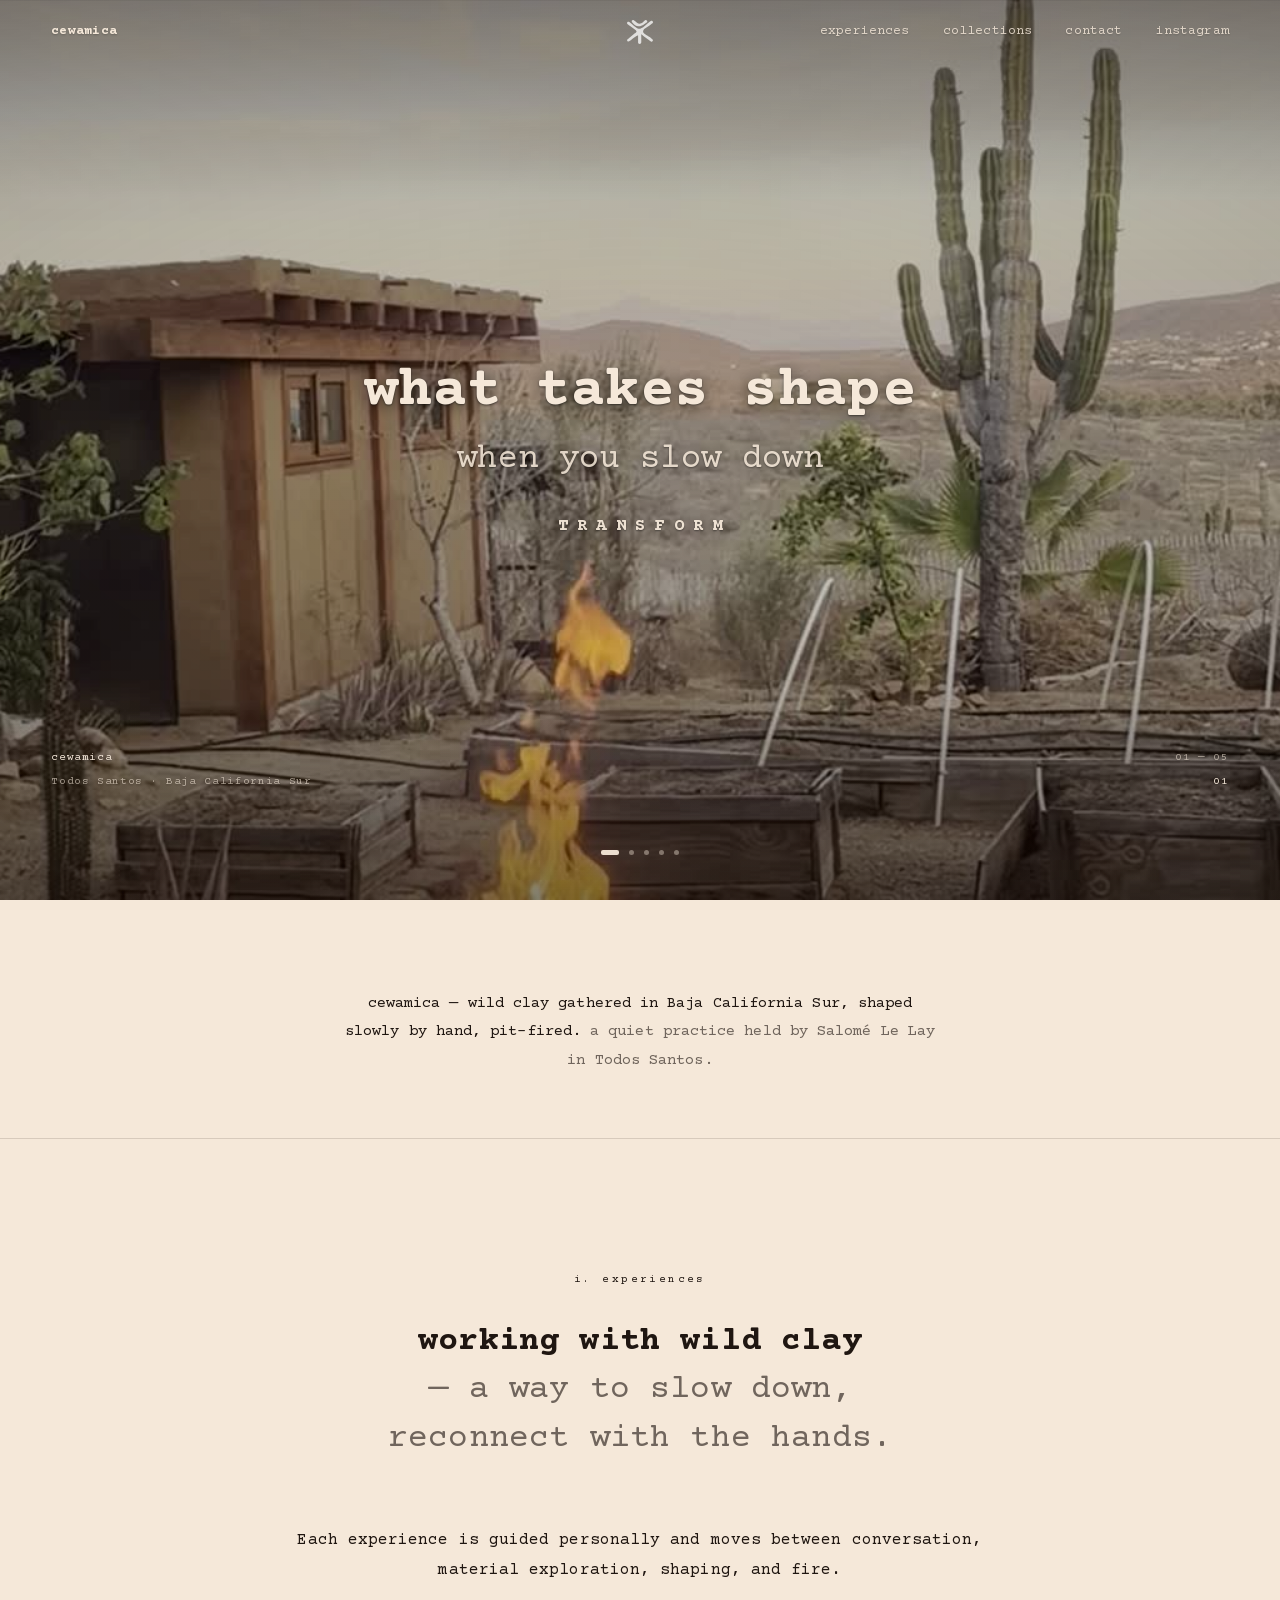
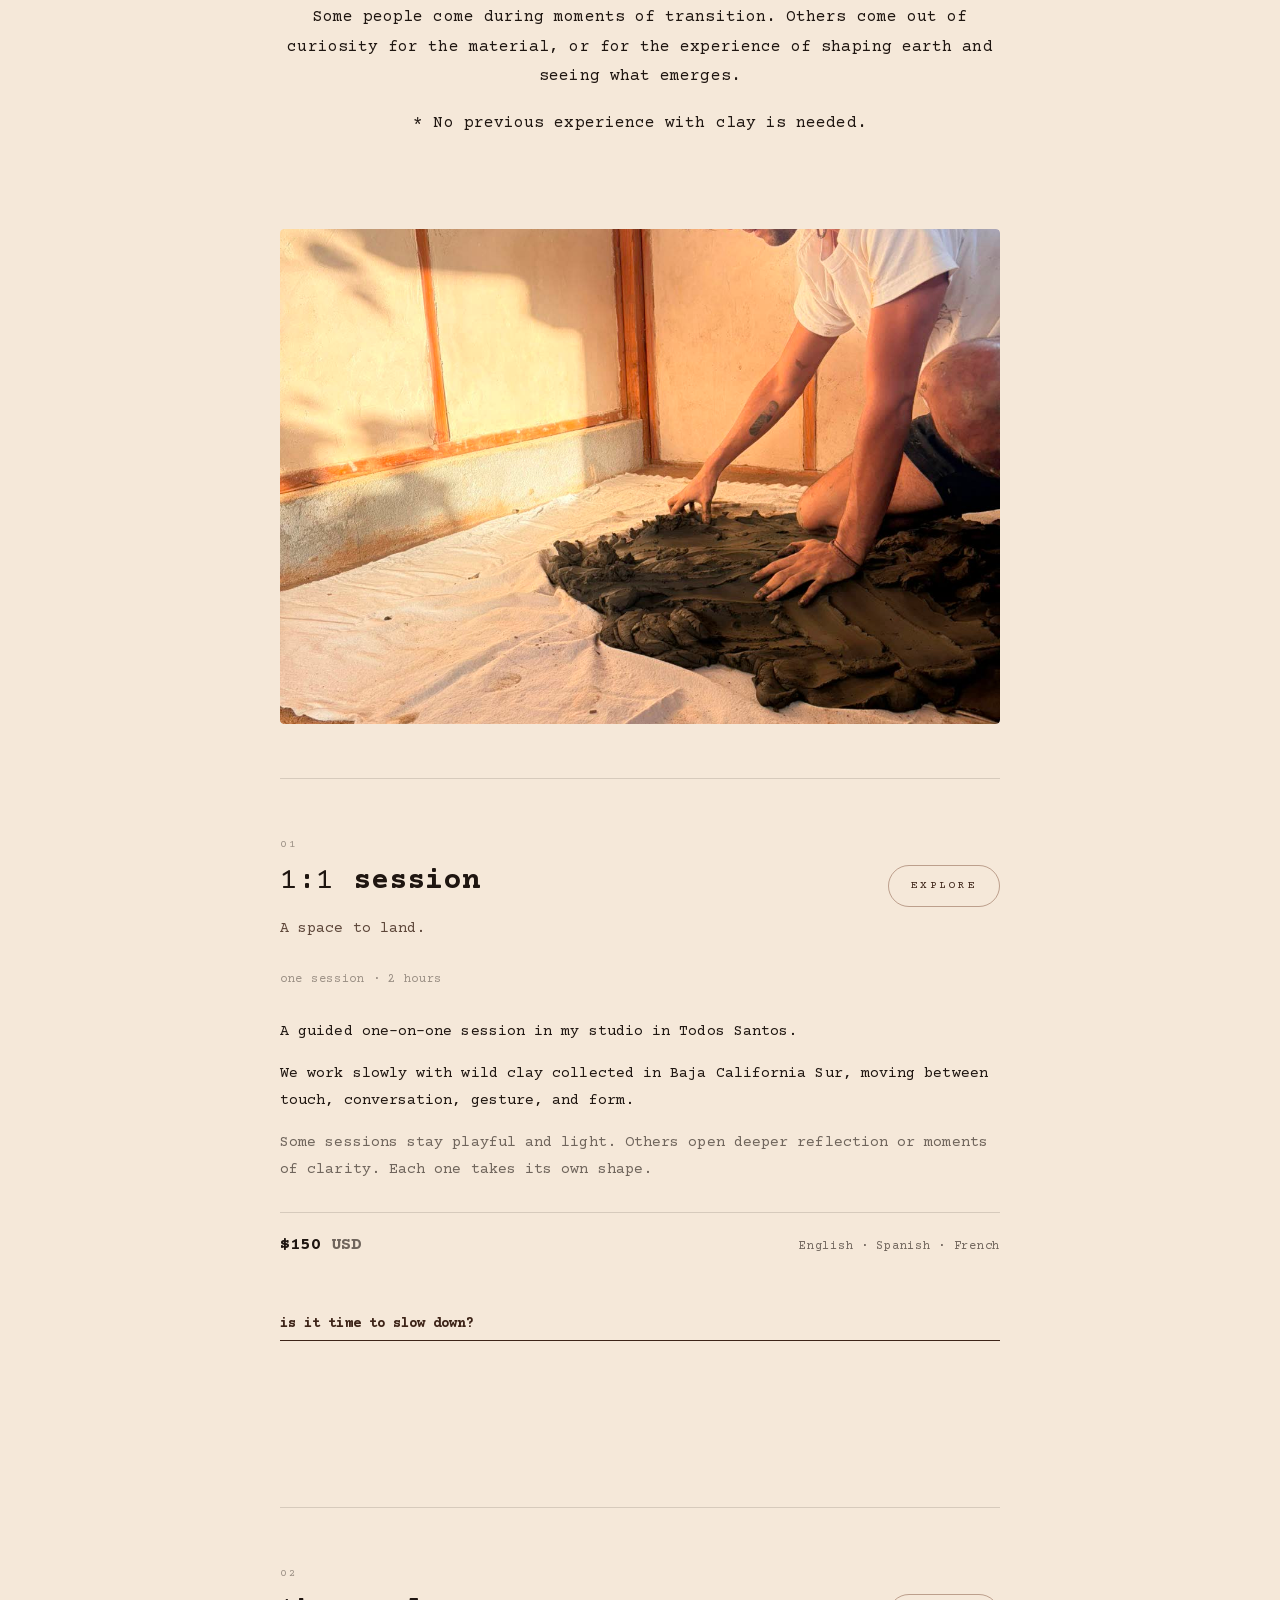
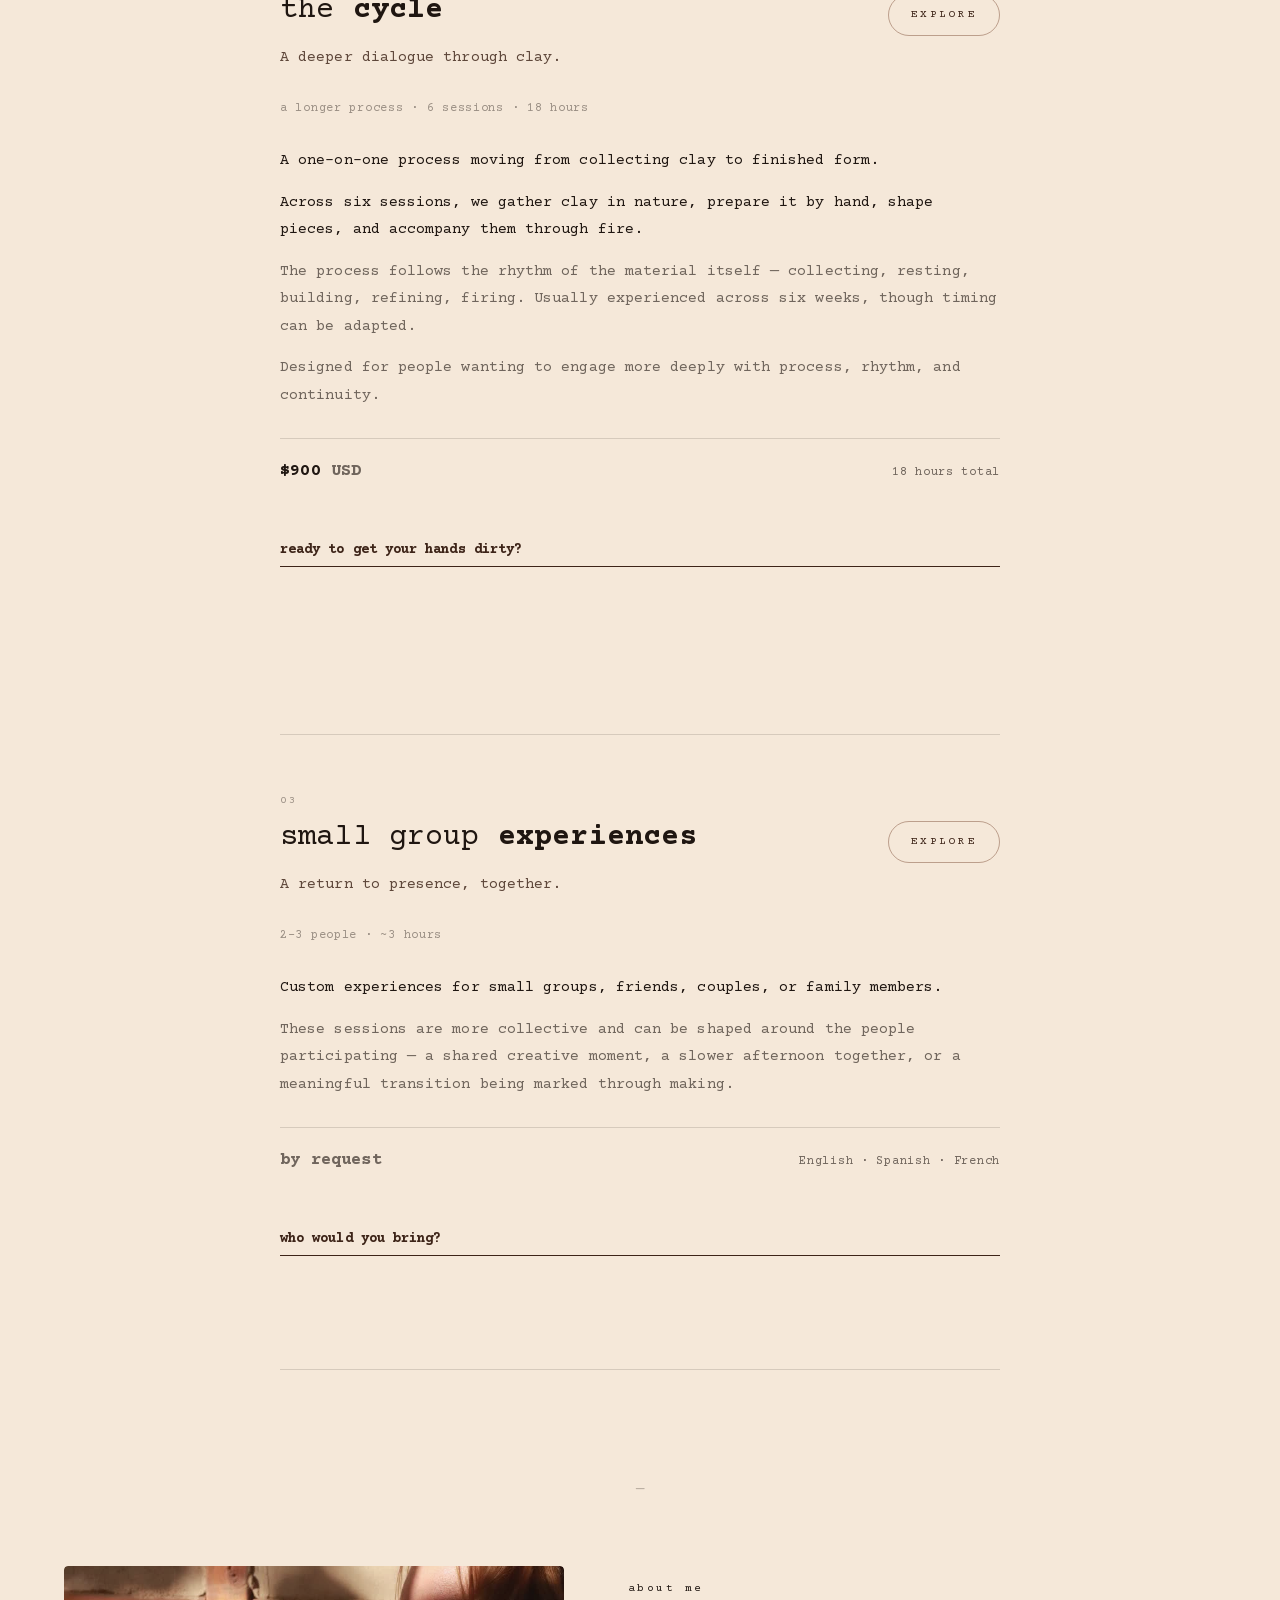
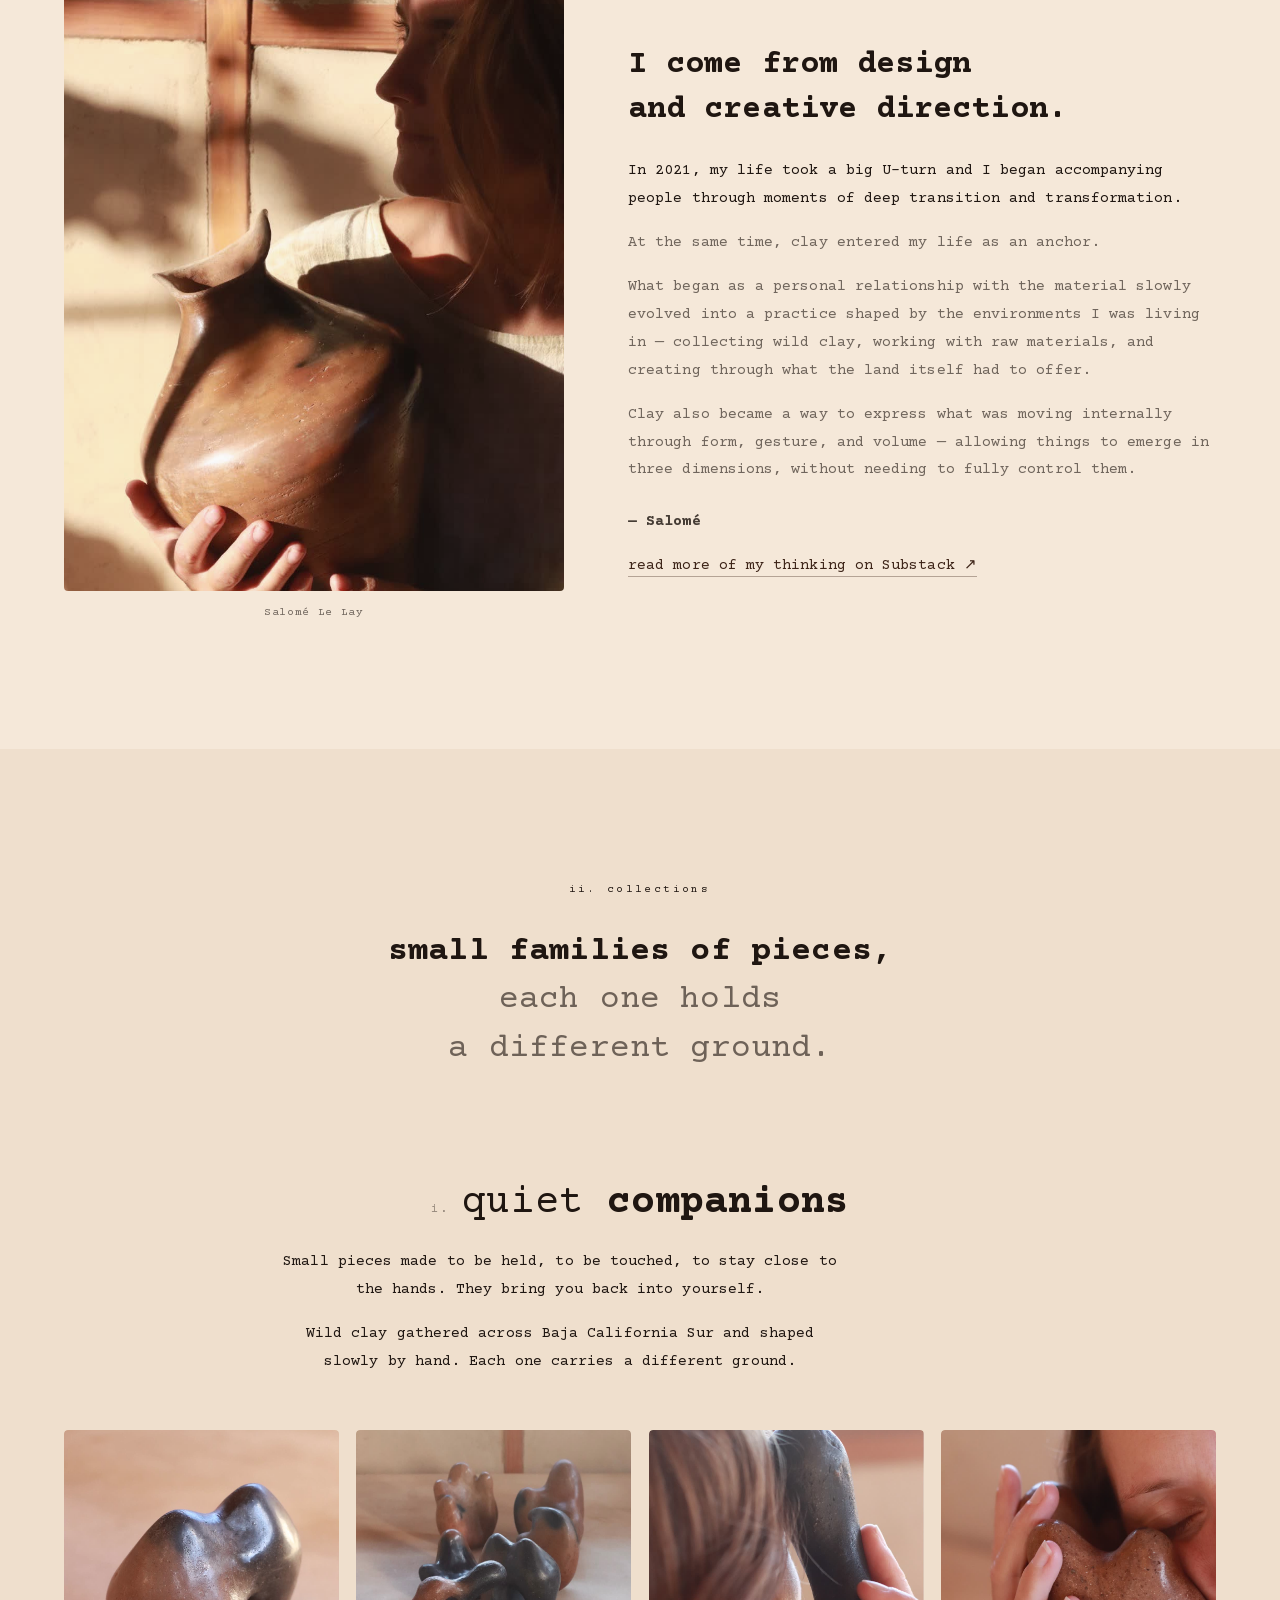
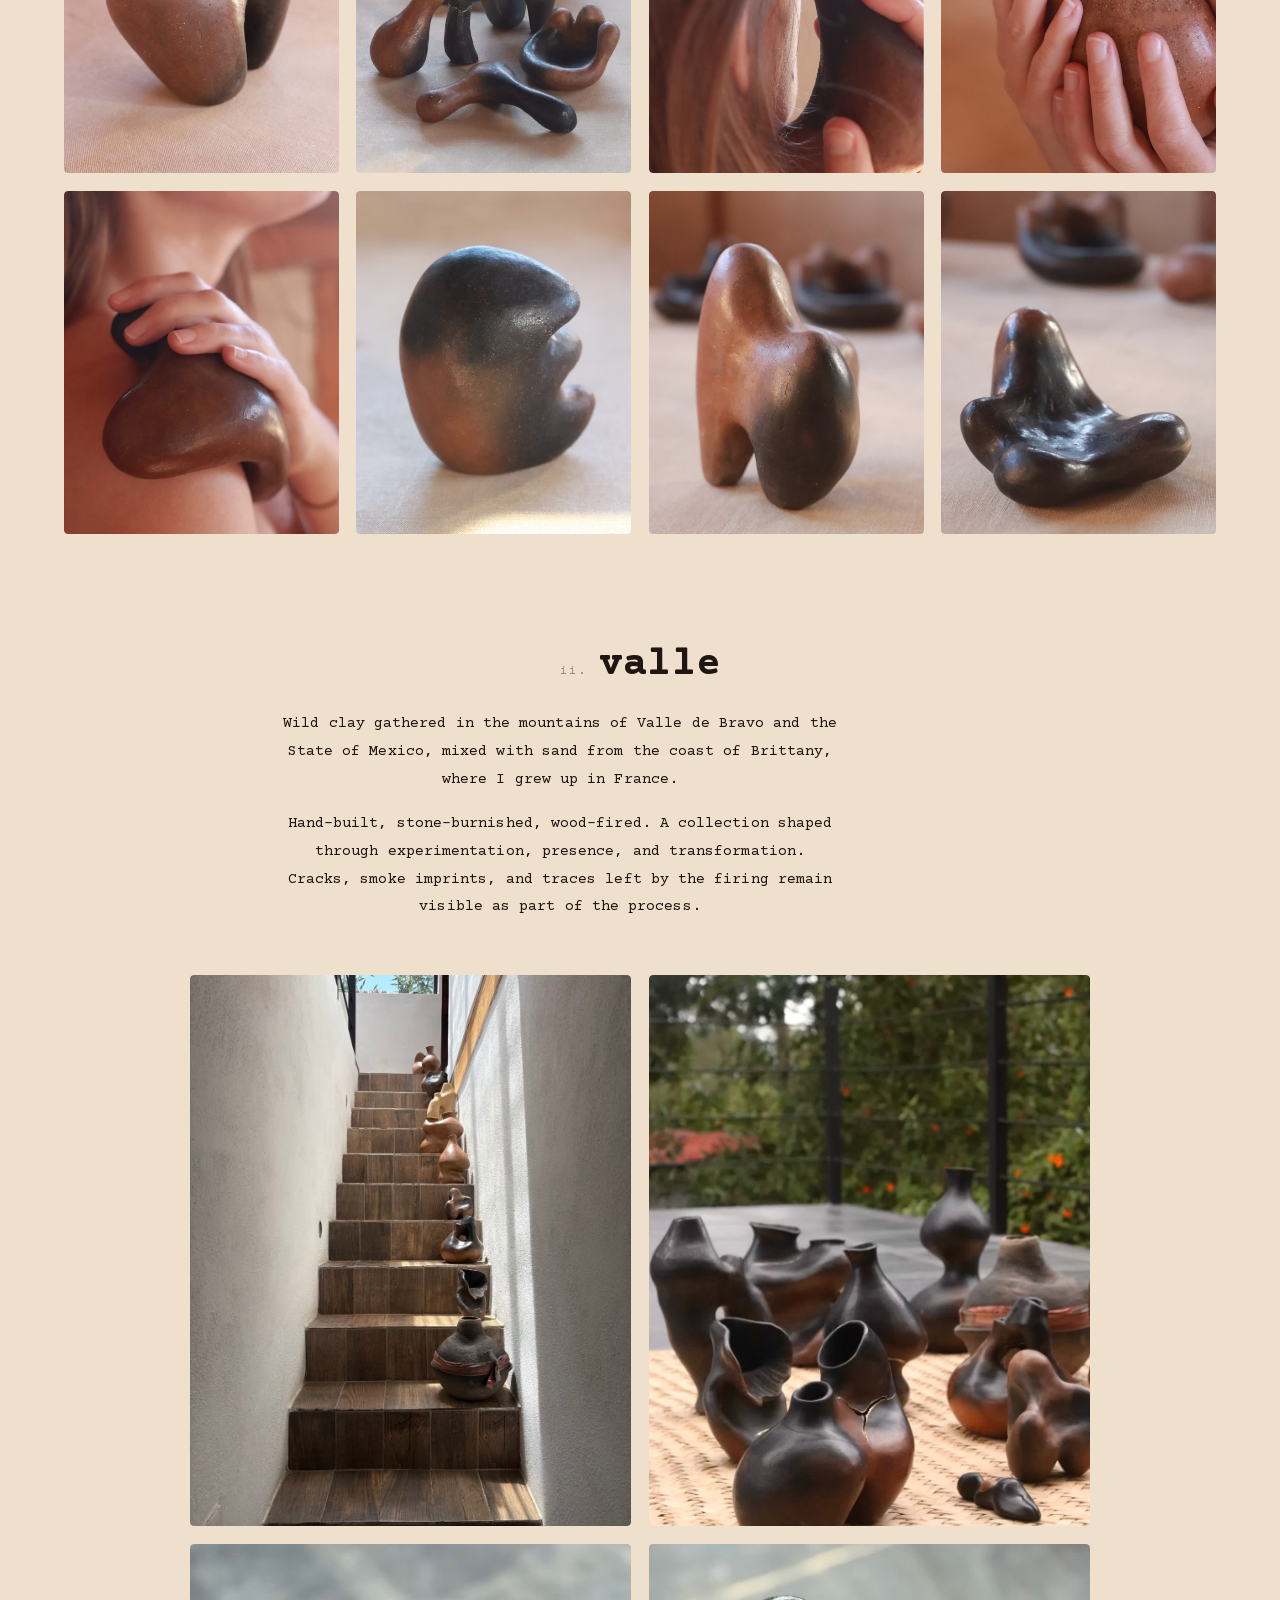
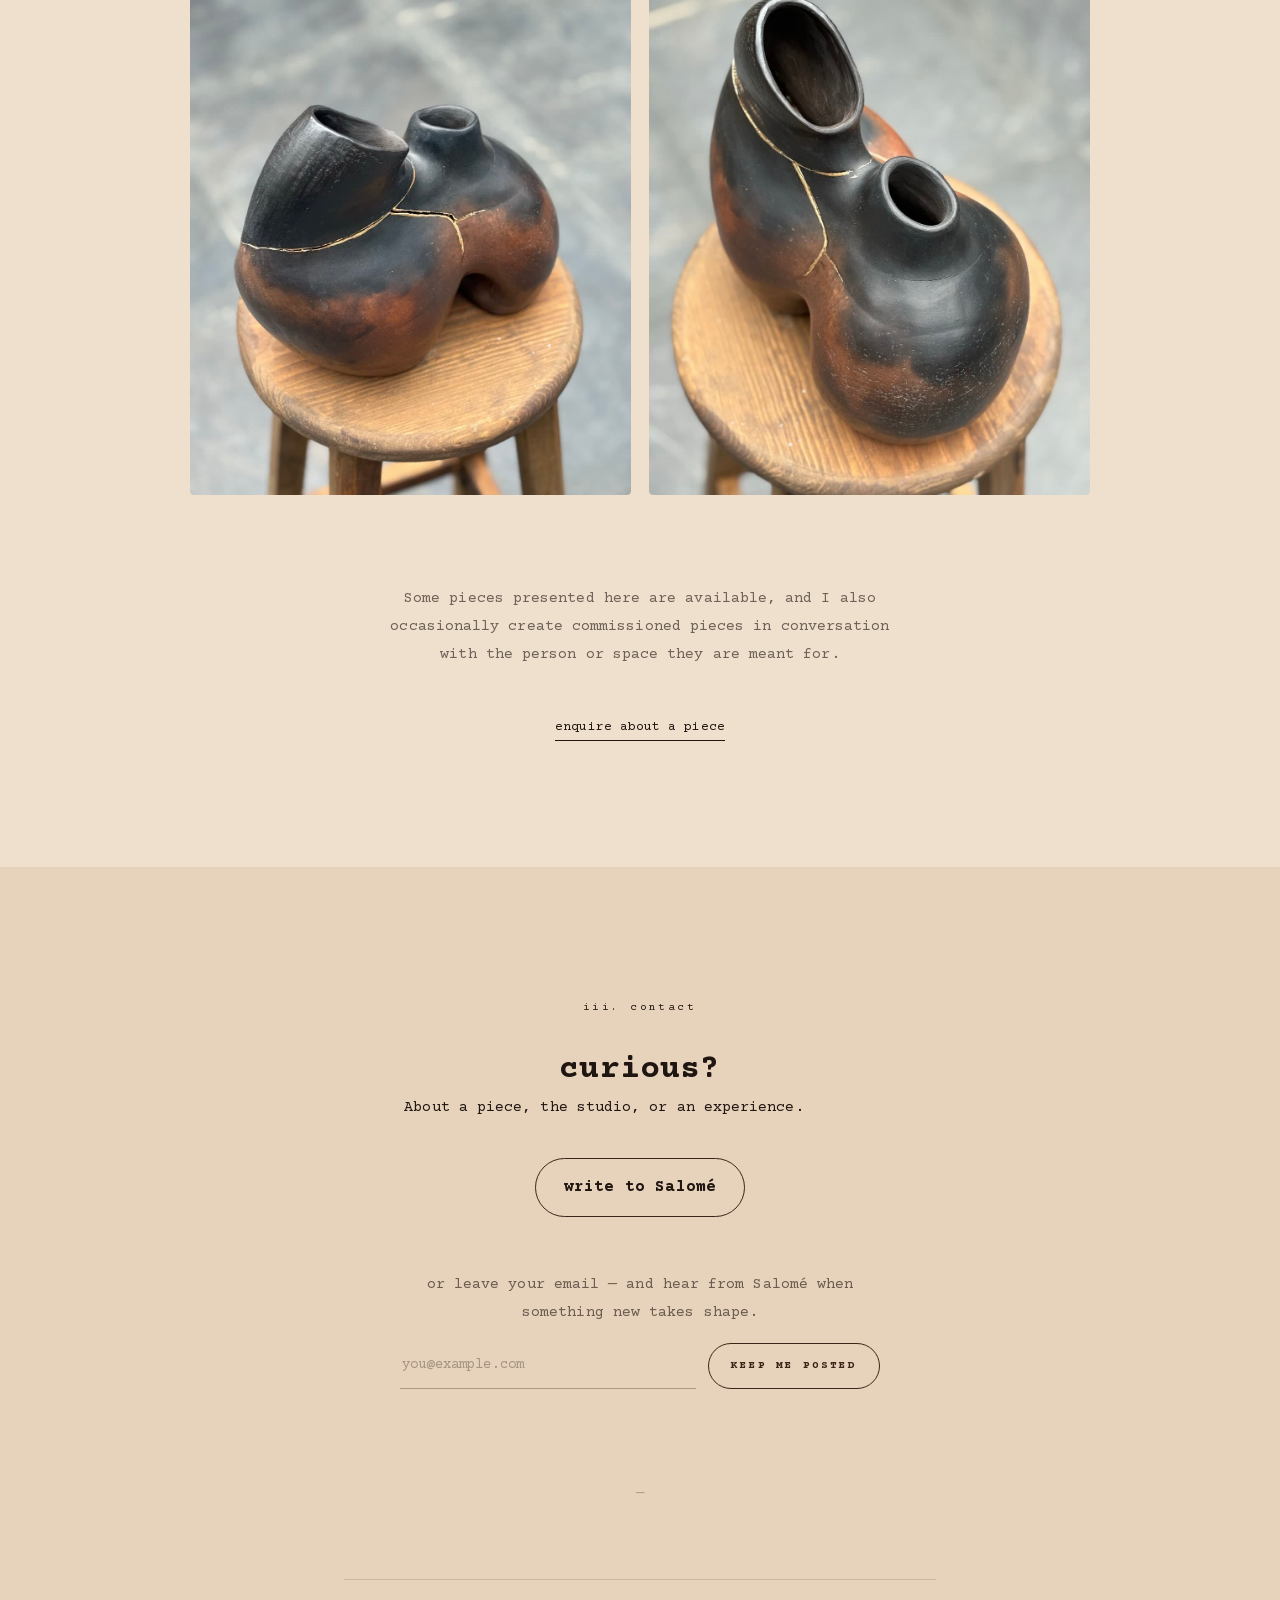
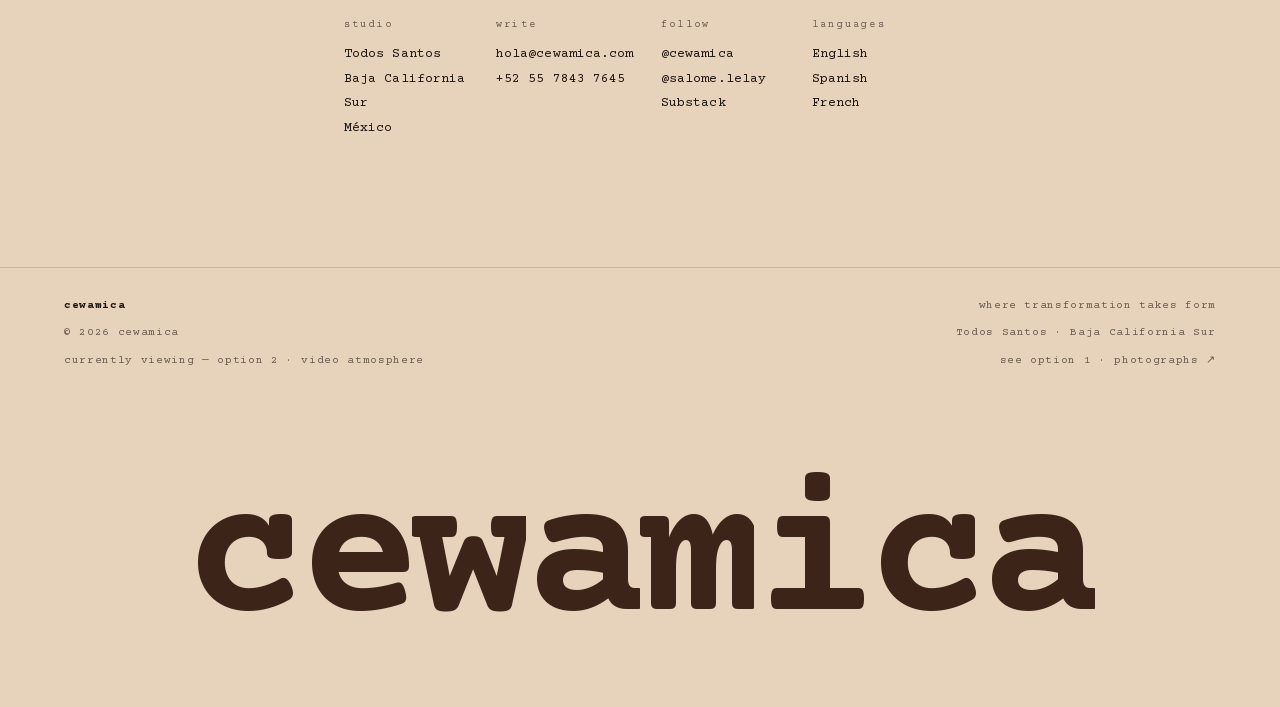
==== commit 268a4881: "Salomé's latest updates: real section videos, new hero order, testimonials Hero (Landing) — Salomé's" ====
--- a/public/atmospheric.html
+++ b/public/atmospheric.html
@@ -62,6 +62,8 @@
 
     <div class="hero__slides" id="heroSlides">
 
+      <!-- Salomé's landing order: Transform · Expand · Listen · Explore · Feel.
+           Video NN maps 1:1 to slide index (01=transform … 05=feel). -->
       <article class="slide is-active" data-slide="0">
         <video class="slide__video" preload="auto" muted playsinline autoplay loop
                poster="atmospheric/videos/01.jpg">
@@ -88,16 +90,16 @@
 
       <article class="slide" data-slide="3">
         <video class="slide__video" preload="none" muted playsinline loop
-               poster="atmospheric/videos/05.jpg">
-          <source src="atmospheric/videos/05.mp4" type="video/mp4" />
+               poster="atmospheric/videos/04.jpg">
+          <source src="atmospheric/videos/04.mp4" type="video/mp4" />
         </video>
         <div class="slide__veil"></div>
       </article>
 
       <article class="slide" data-slide="4">
         <video class="slide__video" preload="none" muted playsinline loop
-               poster="atmospheric/videos/04.jpg">
-          <source src="atmospheric/videos/04.mp4" type="video/mp4" />
+               poster="atmospheric/videos/05.jpg">
+          <source src="atmospheric/videos/05.mp4" type="video/mp4" />
         </video>
         <div class="slide__veil"></div>
       </article>
@@ -112,27 +114,27 @@
         <p class="frag is-active" data-frag="0">
           <span class="frag__line frag__line--lead">what takes shape</span>
           <span class="frag__line frag__line--sub">when you slow down</span>
-          <span class="frag__word">feel</span>
+          <span class="frag__word">transform</span>
         </p>
         <p class="frag" data-frag="1">
           <span class="frag__line frag__line--lead">what takes shape</span>
           <span class="frag__line frag__line--sub">when you slow down</span>
-          <span class="frag__word">listen</span>
+          <span class="frag__word">expand</span>
         </p>
         <p class="frag" data-frag="2">
           <span class="frag__line frag__line--lead">what takes shape</span>
           <span class="frag__line frag__line--sub">when you slow down</span>
-          <span class="frag__word">explore</span>
+          <span class="frag__word">listen</span>
         </p>
         <p class="frag" data-frag="3">
           <span class="frag__line frag__line--lead">what takes shape</span>
           <span class="frag__line frag__line--sub">when you slow down</span>
-          <span class="frag__word">wait</span>
+          <span class="frag__word">explore</span>
         </p>
         <p class="frag" data-frag="4">
           <span class="frag__line frag__line--lead">what takes shape</span>
           <span class="frag__line frag__line--sub">when you slow down</span>
-          <span class="frag__word">transform</span>
+          <span class="frag__word">feel</span>
         </p>
       </div>
     </div>
@@ -151,11 +153,11 @@
 
     <!-- Tiny progress dots, click to jump -->
     <div class="hero__dots" id="heroDots" role="tablist" aria-label="Hero">
-      <button class="dot is-active" data-go="0" role="tab" aria-label="feel"></button>
-      <button class="dot" data-go="1" role="tab" aria-label="listen"></button>
-      <button class="dot" data-go="2" role="tab" aria-label="explore"></button>
-      <button class="dot" data-go="3" role="tab" aria-label="wait"></button>
-      <button class="dot" data-go="4" role="tab" aria-label="transform"></button>
+      <button class="dot is-active" data-go="0" role="tab" aria-label="transform"></button>
+      <button class="dot" data-go="1" role="tab" aria-label="expand"></button>
+      <button class="dot" data-go="2" role="tab" aria-label="listen"></button>
+      <button class="dot" data-go="3" role="tab" aria-label="explore"></button>
+      <button class="dot" data-go="4" role="tab" aria-label="feel"></button>
     </div>
 
     <a class="scroll-cue" href="#experiences" aria-label="Scroll">
@@ -248,23 +250,33 @@
           <section class="offer__expand" id="expand-one-on-one" aria-hidden="true">
             <div class="offer__expand-inner">
               <p class="offer__expand-headline"><em>A space to land.</em></p>
-              <div class="offer__gallery" data-gallery-size="1">
+              <div class="offer__gallery" data-gallery-size="3">
                 <figure class="offer__media">
                   <video class="offer__media-video" preload="none" muted playsinline loop
                          data-poster="atmospheric/galleries/one-on-one/01.jpg"
                          data-src="atmospheric/galleries/one-on-one/01.mp4"></video>
+                </figure>
+                <figure class="offer__media">
+                  <video class="offer__media-video" preload="none" muted playsinline loop
+                         data-poster="atmospheric/galleries/one-on-one/02.jpg"
+                         data-src="atmospheric/galleries/one-on-one/02.mp4"></video>
+                </figure>
+                <figure class="offer__media">
+                  <video class="offer__media-video" preload="none" muted playsinline loop
+                         data-poster="atmospheric/galleries/one-on-one/03.jpg"
+                         data-src="atmospheric/galleries/one-on-one/03.mp4"></video>
                 </figure>
               </div>
               <div class="offer__quotes">
                 <blockquote class="offer__quote">
                   <p>“It's so easy for me to get caught up in everything. I hadn't realized
                   how much I needed this. I left calmer, more present and more like myself.”</p>
-                  <footer class="offer__quote-by">— Camille, 34 · France</footer>
+                  <footer class="offer__quote-by">— Caroline, France</footer>
                 </blockquote>
                 <blockquote class="offer__quote">
-                  <p>“I don't often make time for myself like this. It felt good to slow
-                  down and simply be.”</p>
-                  <footer class="offer__quote-by">— Andrés, 41 · México</footer>
+                  <p>“I don't often make time for myself like this. It felt so good to explore
+                  with clay in hands and simply be.”</p>
+                  <footer class="offer__quote-by">— Andrea, Uruguay</footer>
                 </blockquote>
               </div>
               <a class="offer__expand-cta" href="https://wa.me/5215578437645?text=Hi%20Salom%C3%A9%2C%20is%20it%20time%20to%20slow%20down%3F%20I%27d%20like%20to%20book%20a%201%3A1%20session." target="_blank" rel="noopener">
@@ -341,12 +353,12 @@
                 <blockquote class="offer__quote">
                   <p>“I came because I wanted to learn about wild clay. I didn't expect
                   the process to teach me so much about myself…”</p>
-                  <footer class="offer__quote-by">— Lucía, 29 · Argentina</footer>
+                  <footer class="offer__quote-by">— Lucia, Argentina</footer>
                 </blockquote>
                 <blockquote class="offer__quote">
-                  <p>“I've never been so involved in the making of a piece. It changed
+                  <p>“Learning to transform clay from the ground completely changed
                   the way I think about ceramics.”</p>
-                  <footer class="offer__quote-by">— Jonas, 47 · Germany</footer>
+                  <footer class="offer__quote-by">— Ismael, Mexico</footer>
                 </blockquote>
               </div>
               <a class="offer__expand-cta" href="https://wa.me/5215578437645?text=Hi%20Salom%C3%A9%2C%20I%27m%20ready%20to%20get%20my%20hands%20dirty.%20Tell%20me%20about%20the%20Cycle." target="_blank" rel="noopener">
@@ -409,11 +421,11 @@
                 <blockquote class="offer__quote">
                   <p>“We came expecting to spend an afternoon working with clay.
                   We left with a memory we will carry for a long time.”</p>
-                  <footer class="offer__quote-by">— Marta &amp; Felipe, 38 · Spain</footer>
+                  <footer class="offer__quote-by">— Marta &amp; Felipe, Spain</footer>
                 </blockquote>
                 <blockquote class="offer__quote">
                   <p>“It's hard to explain what happened that day. I'm still grateful for it.”</p>
-                  <footer class="offer__quote-by">— Hannah, 31 · United States</footer>
+                  <footer class="offer__quote-by">— Hannah, United States</footer>
                 </blockquote>
               </div>
               <a class="offer__expand-cta" href="https://wa.me/5215578437645?text=Hi%20Salom%C3%A9%2C%20who%20would%20I%20bring%3F%20Tell%20me%20about%20the%20group%20experience." target="_blank" rel="noopener">
@@ -433,7 +445,7 @@
         <div class="about__grid">
 
           <figure class="about__media reveal">
-            <img src="images/about/salome-new.jpg" alt="Salomé Le Lay" loading="lazy" />
+            <img src="images/about/salome.jpg" alt="Salomé Le Lay" loading="lazy" />
             <figcaption class="dim">Salomé Le Lay</figcaption>
           </figure>
 
@@ -463,6 +475,10 @@
                 in three dimensions, without needing to fully control them.
               </p>
               <p class="signature">— Salomé</p>
+              <p class="about__substack">
+                <a href="https://salomlelay.substack.com/?utm_source=cewamica&utm_medium=web&utm_content=about"
+                   target="_blank" rel="noopener">read more of my thinking on Substack ↗</a>
+              </p>
             </div>
           </div>
 
@@ -614,7 +630,8 @@
           <span class="contact__label dim">follow</span>
           <p>
             <a href="https://instagram.com/cewamica" target="_blank" rel="noopener">@cewamica</a><br>
-            <a href="https://instagram.com/salome.lelay" target="_blank" rel="noopener">@salome.lelay</a>
+            <a href="https://instagram.com/salome.lelay" target="_blank" rel="noopener">@salome.lelay</a><br>
+            <a href="https://salomlelay.substack.com/?utm_source=cewamica&utm_medium=web&utm_content=footer" target="_blank" rel="noopener">Substack</a>
           </p>
         </div>
         <div class="contact__col reveal reveal--delay-3">
--- a/public/styles.css
+++ b/public/styles.css
@@ -1099,6 +1099,7 @@
 
 /* The disclosure panel — always in DOM, grid-row 0→1 animates height */
 .offer__expand {
+  scroll-margin-top: 90px;   /* clear the fixed nav when scrolled into view */
   display: grid;
   grid-template-rows: 0fr;
   opacity: 0;
@@ -1153,7 +1154,8 @@
   scroll-snap-stop: always;
 }
 .offer__gallery > .offer__media {
-  flex: 0 0 clamp(260px, 38vw, 380px);
+  /* Landscape 16:9 source — wider cards, cinematic, ~1.4 visible at once */
+  flex: 0 0 clamp(300px, 60vw, 560px);
 }
 .offer__gallery::-webkit-scrollbar { height: 4px; }
 .offer__gallery::-webkit-scrollbar-thumb {
@@ -1162,7 +1164,7 @@
 }
 .offer__media {
   margin: 0;
-  aspect-ratio: 2 / 3;
+  aspect-ratio: 16 / 9;
   scroll-snap-align: start;
   background: var(--bg-deep);
   border-radius: 4px;
@@ -1171,12 +1173,6 @@
 .offer__media-video {
   width: 100%; height: 100%; object-fit: cover;
   display: block;
-}
-
-/* For single-video gallery (1:1), centre the media at a comfortable size */
-.offer__gallery[data-gallery-size="1"] {
-  grid-auto-columns: minmax(280px, 480px);
-  justify-content: center;
 }
 
 /* Quotes — two side by side on desktop, stacked on mobile */
@@ -1476,3 +1472,18 @@
   .signup__row { flex-direction: column; gap: 16px; }
   .signup__btn { padding: 14px 22px; }
 }
+
+/* ==========================================================================
+   ABOUT — Substack link under the signature
+   ========================================================================== */
+.about__substack {
+  margin: 18px 0 0;
+  font-size: 13px;
+}
+.about__substack a {
+  border-bottom: 1px solid rgba(61, 36, 24, 0.35);
+  padding-bottom: 2px;
+  color: var(--clay);
+  transition: border-color 0.3s var(--ease-soft), opacity 0.3s var(--ease-soft);
+}
+.about__substack a:hover { opacity: 1; border-bottom-color: var(--clay); }
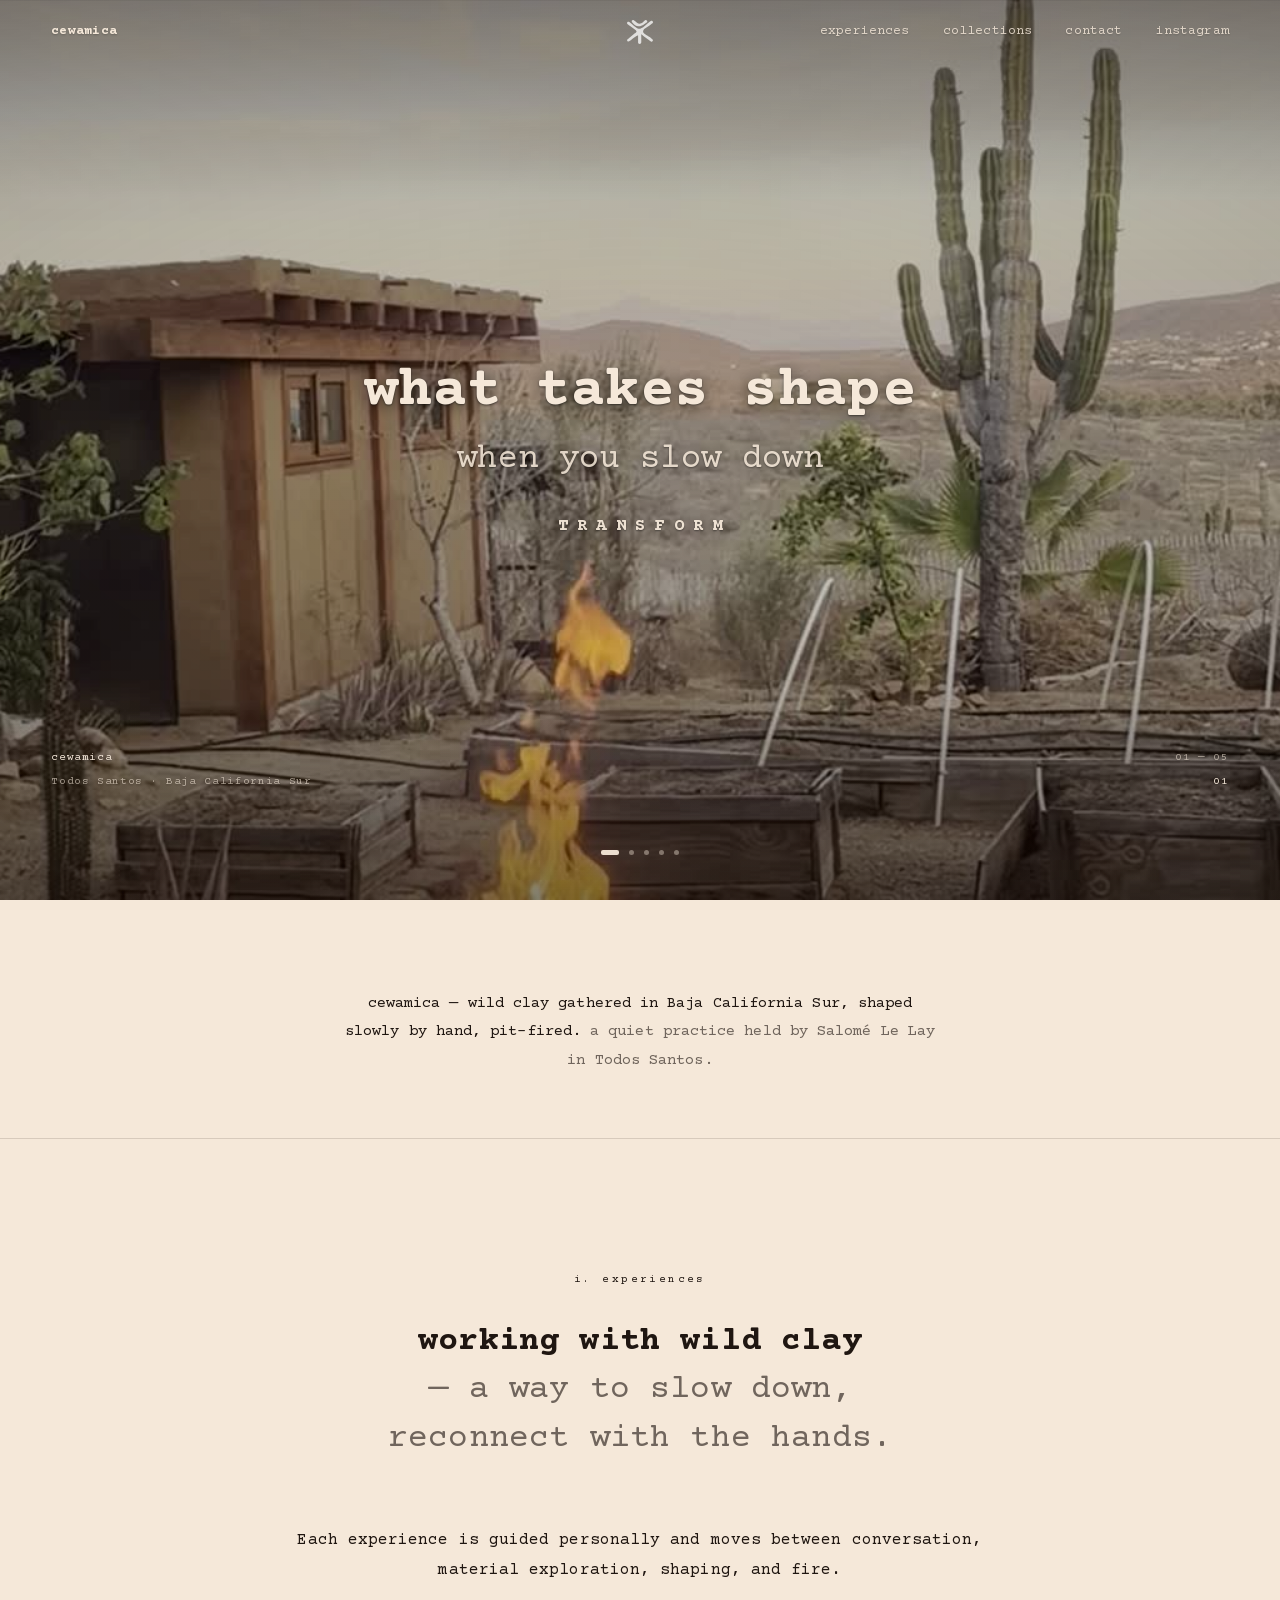
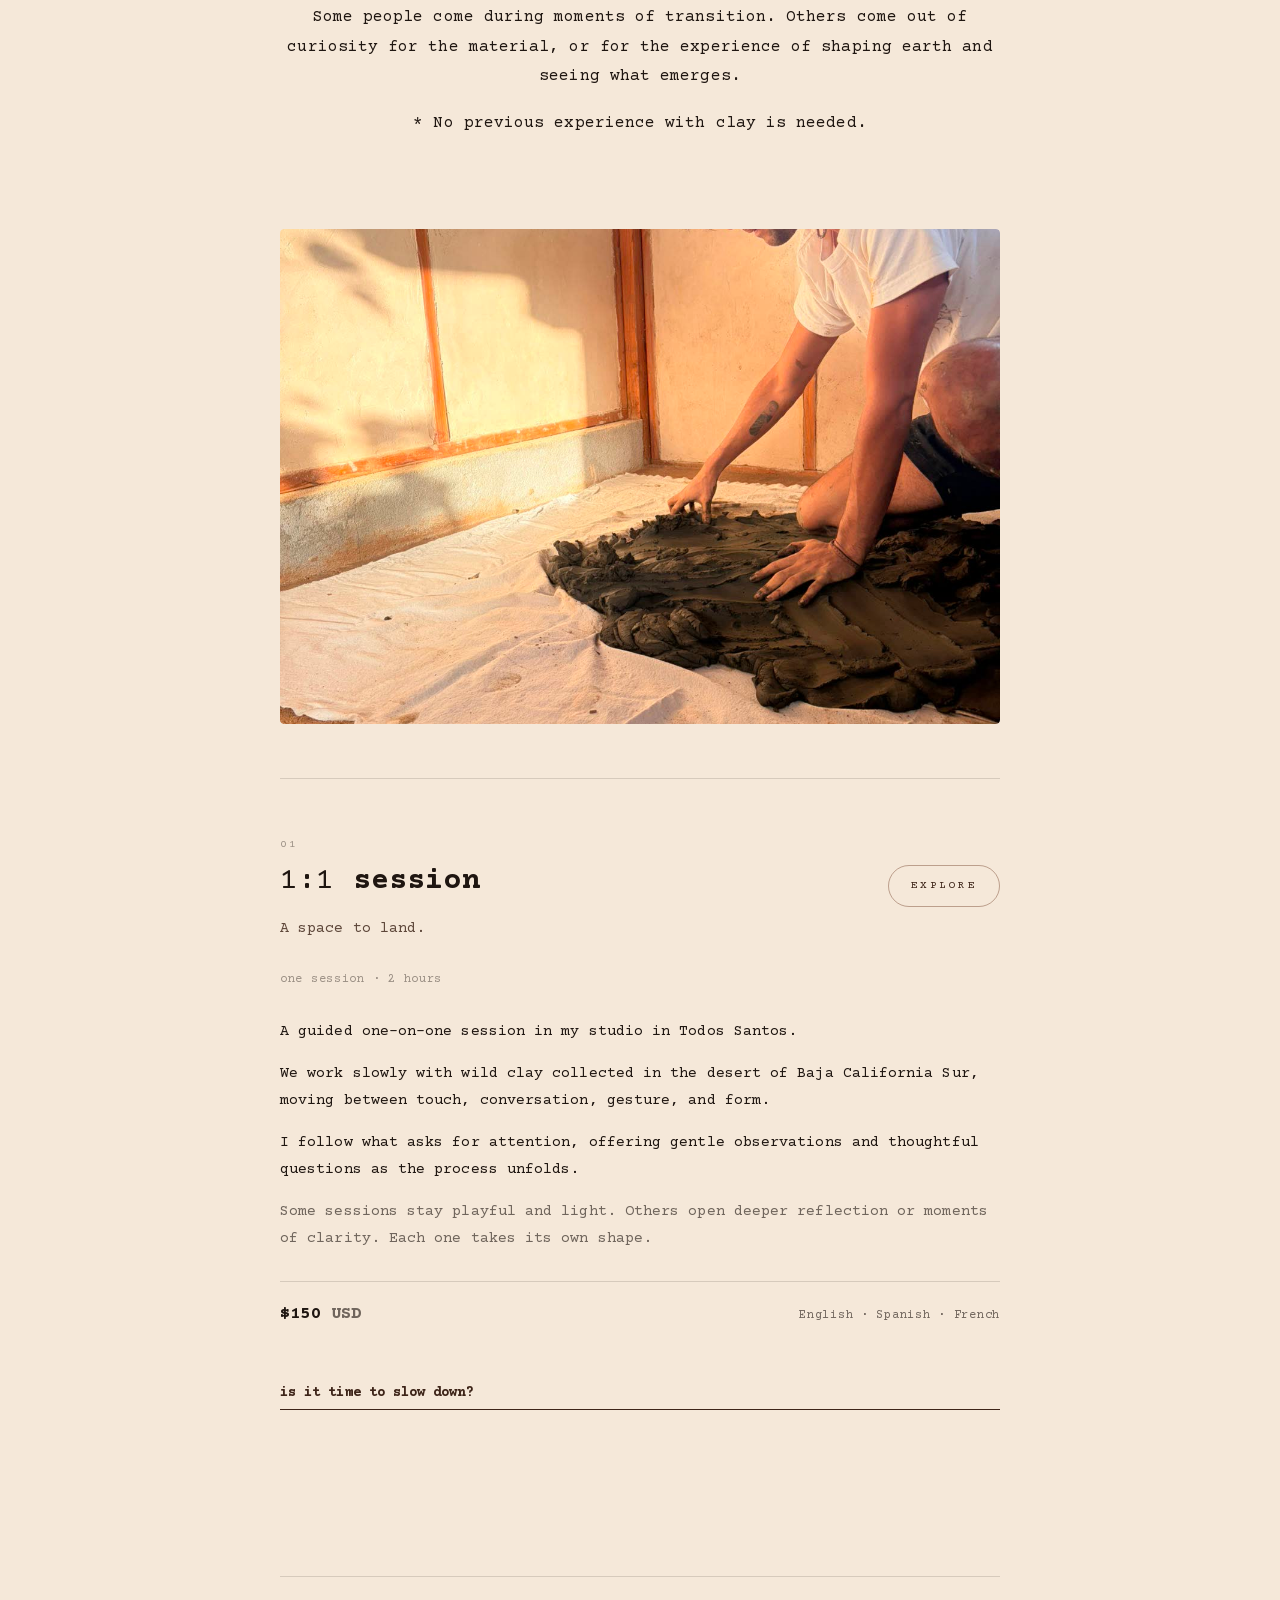
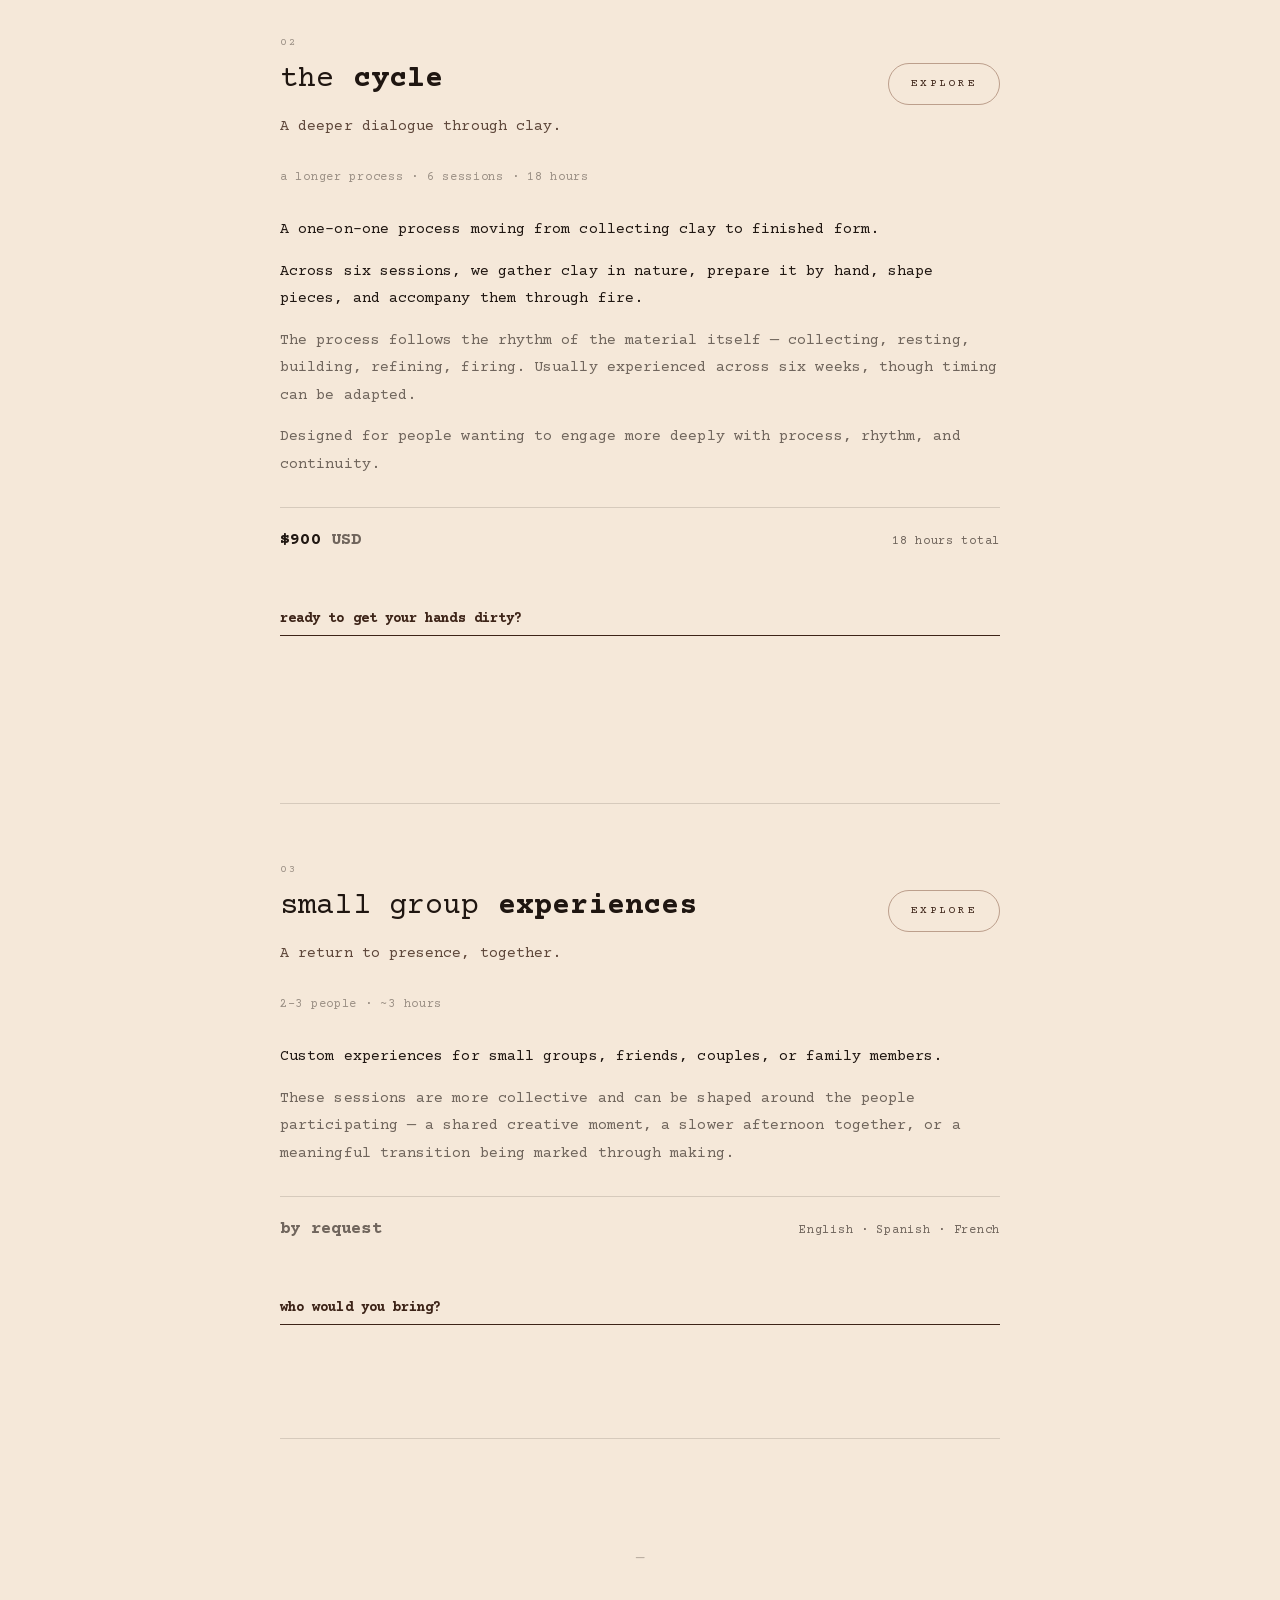
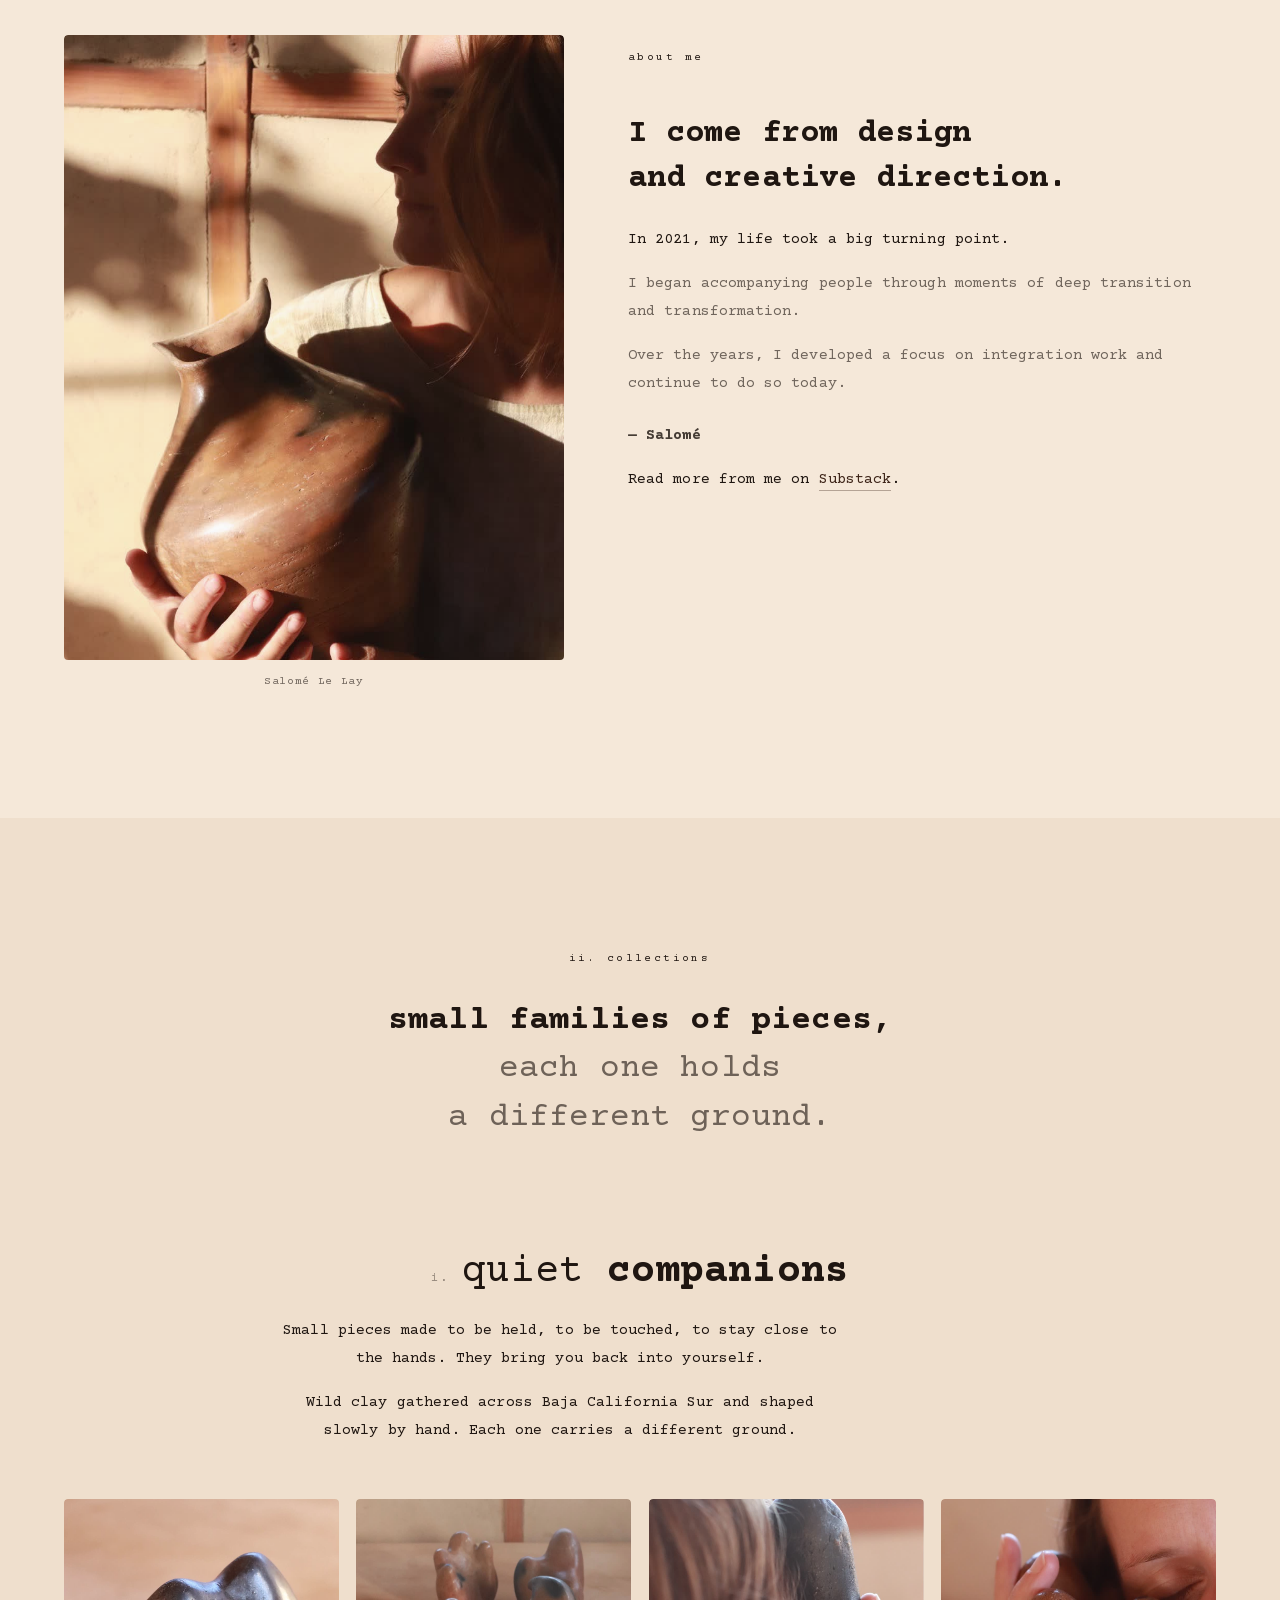
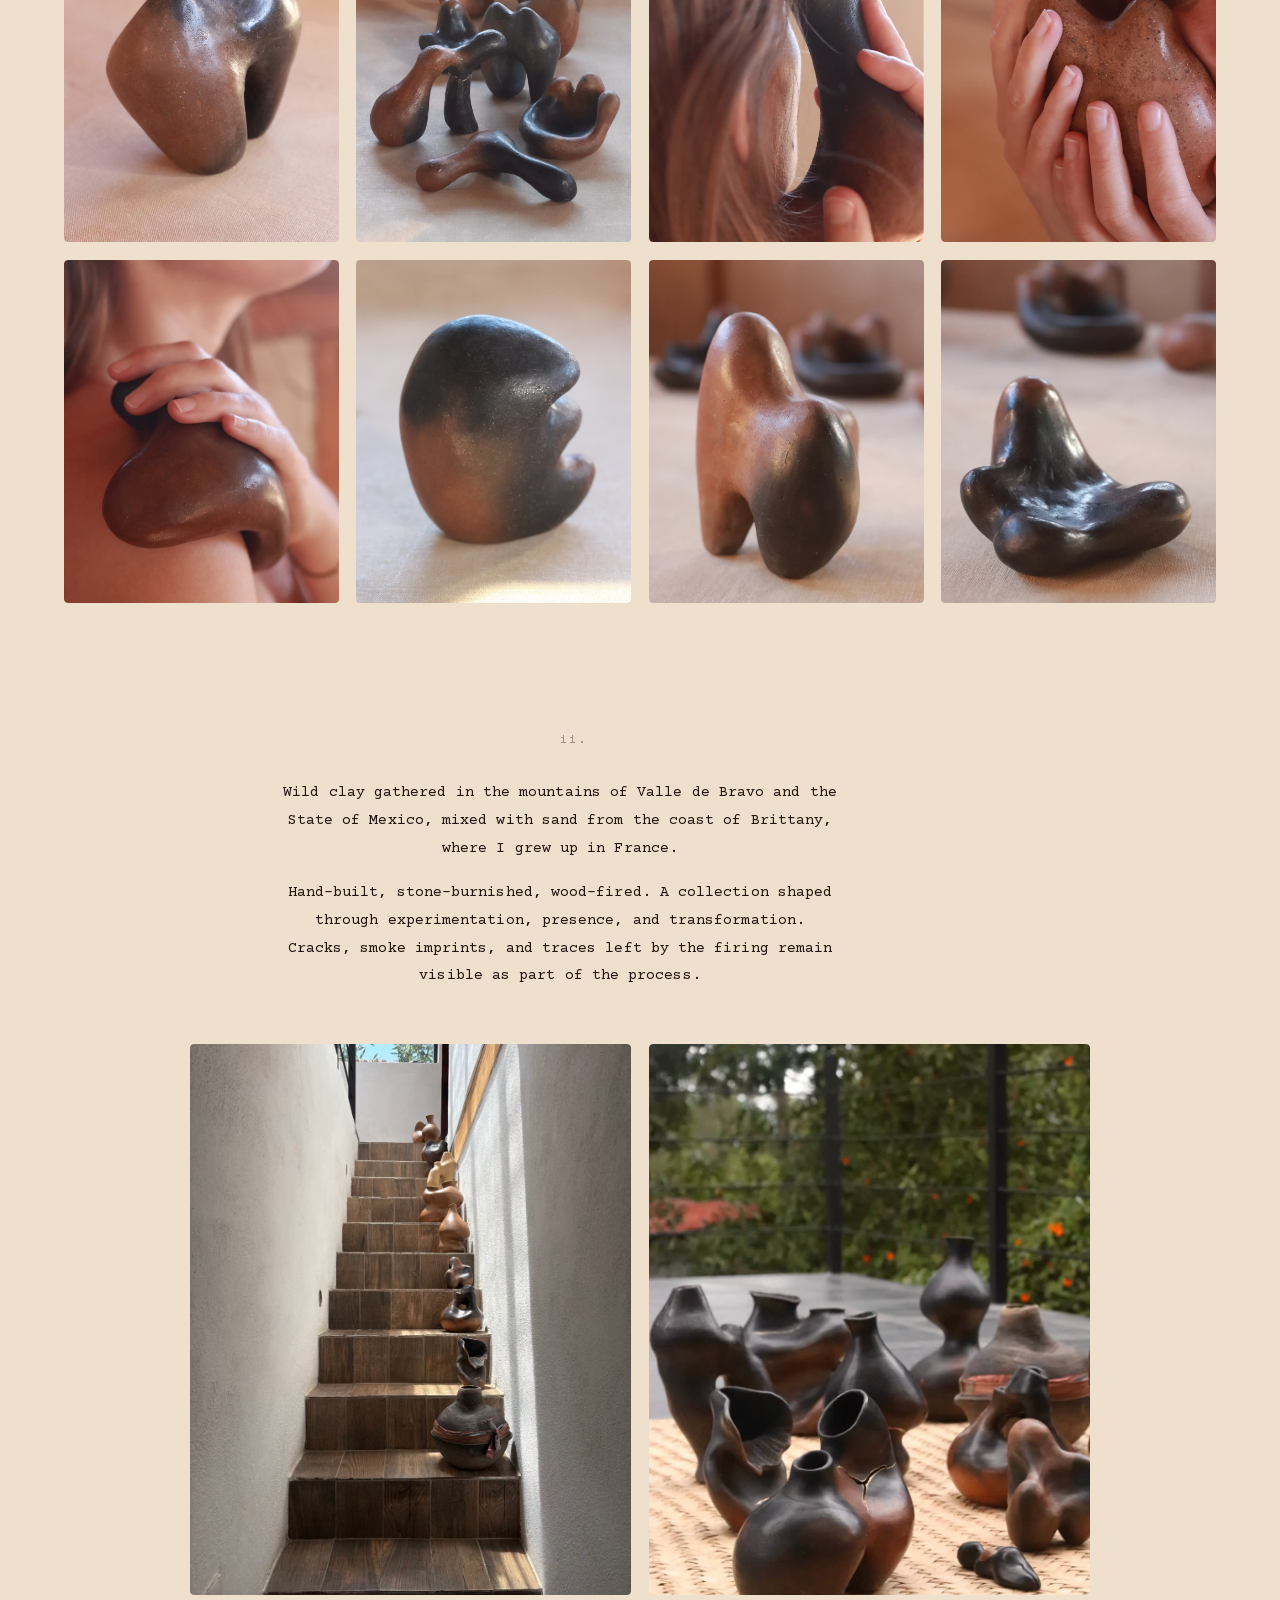
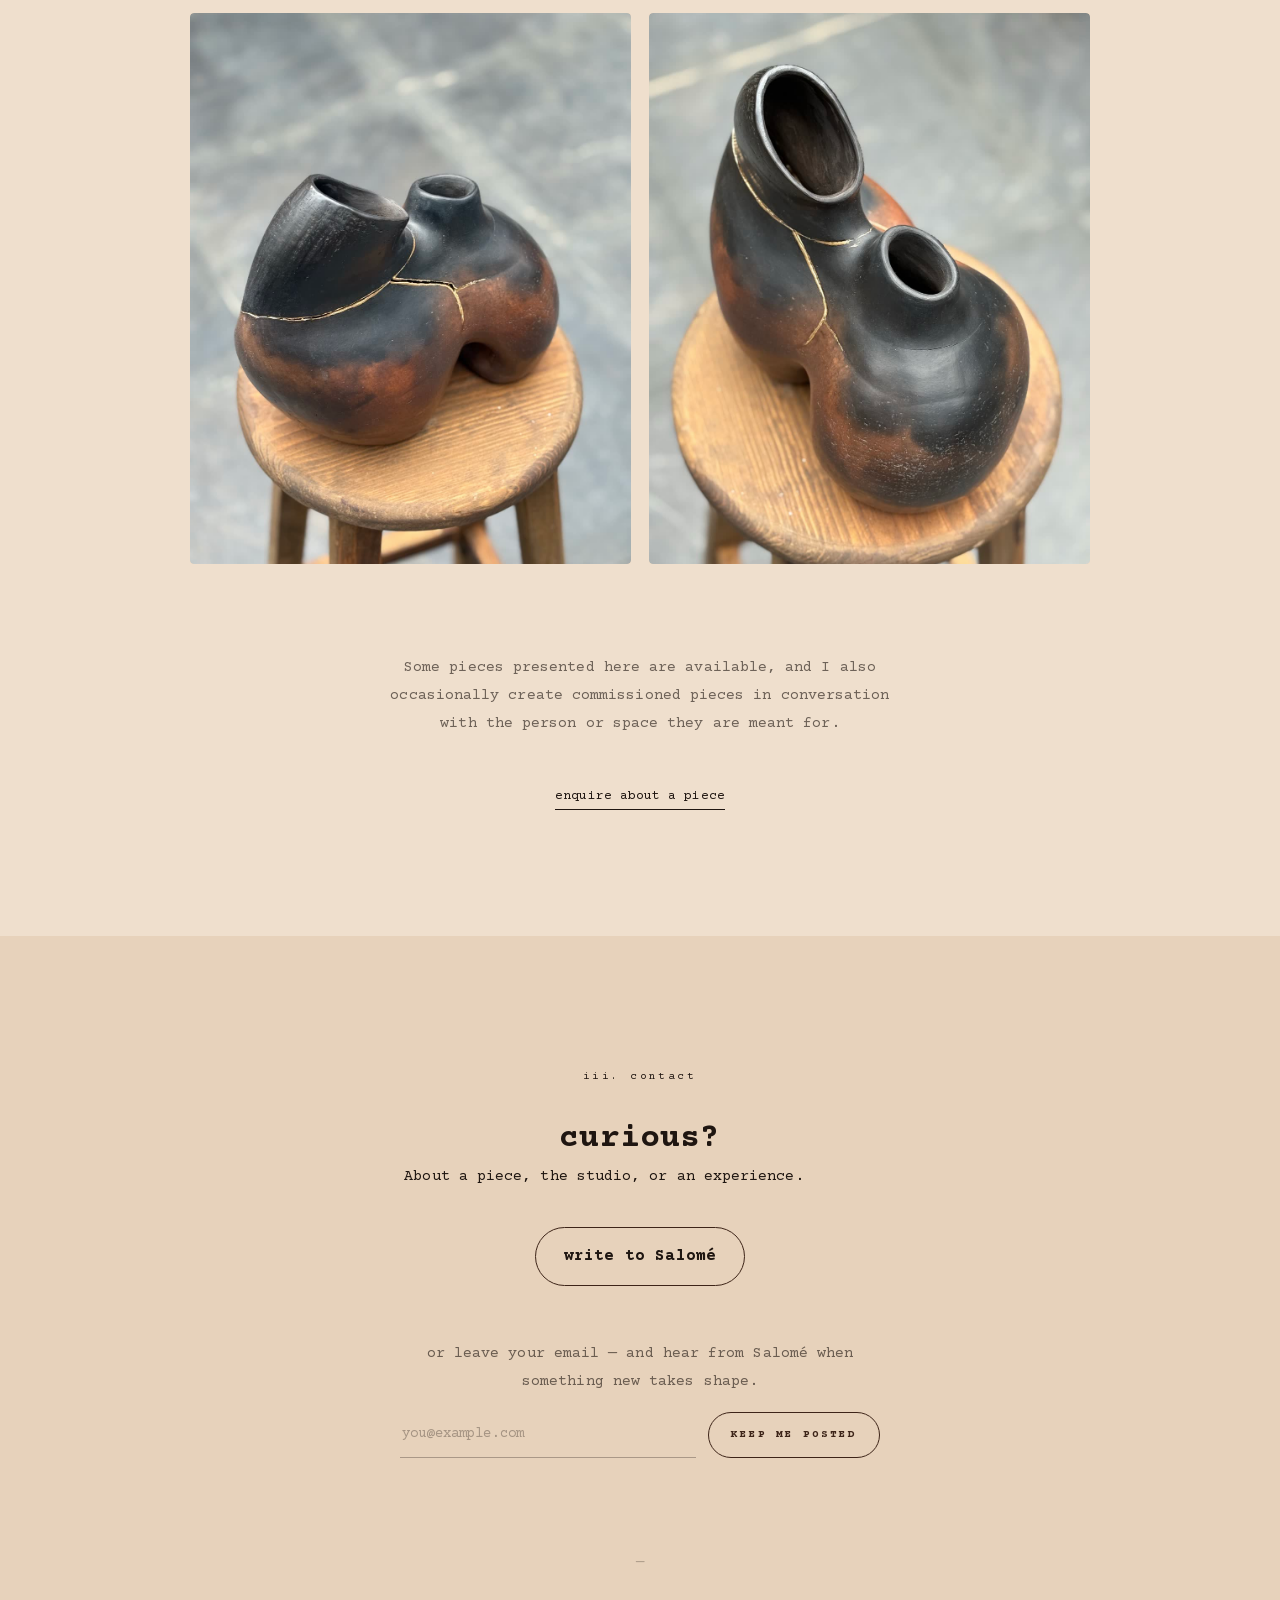
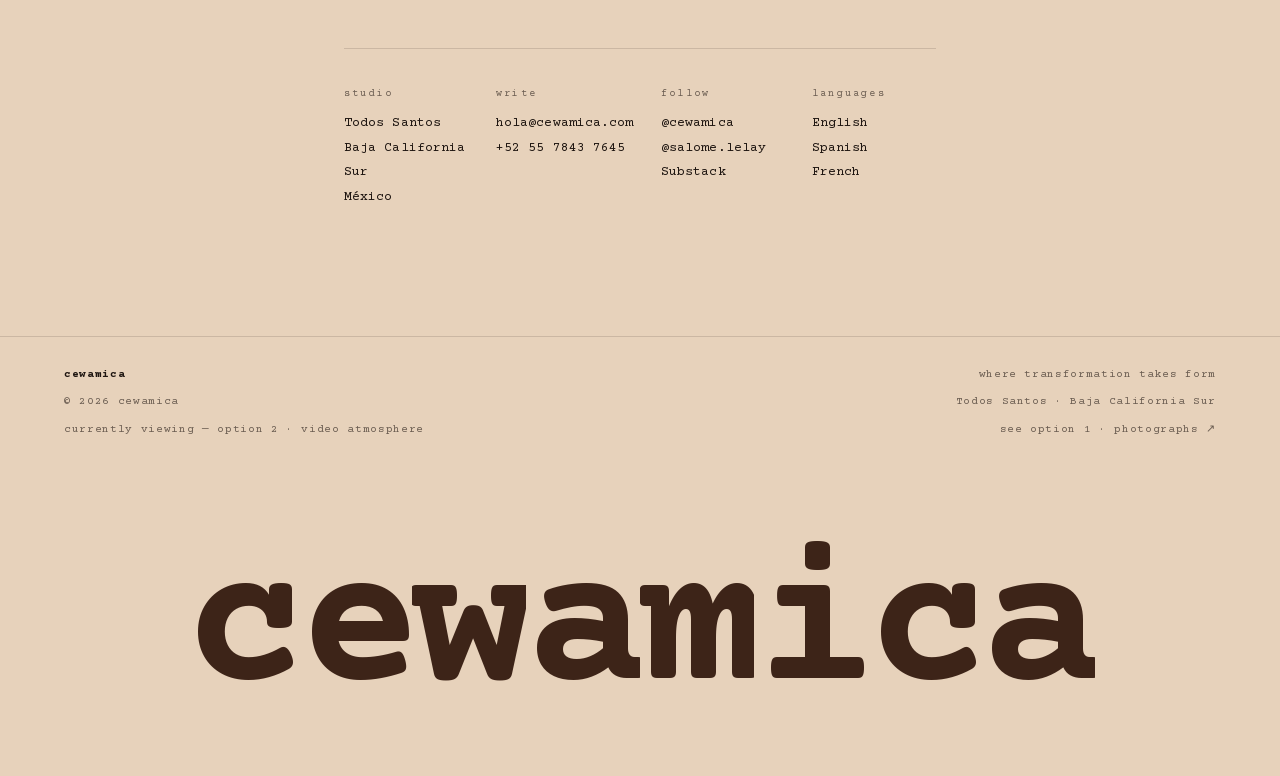
==== commit 7db8b934: "Final delivery changes: mobile video zoom fix + Salomé's copy updates 1. Mobile video zoom — root ca" ====
--- a/public/atmospheric.html
+++ b/public/atmospheric.html
@@ -232,8 +232,10 @@
           </header>
           <div class="offer__body">
             <p>A guided one-on-one session in my studio in Todos Santos.</p>
-            <p>We work slowly with wild clay collected in Baja California Sur,
-              moving between touch, conversation, gesture, and form.</p>
+            <p>We work slowly with wild clay collected in the desert of Baja
+              California Sur, moving between touch, conversation, gesture, and form.</p>
+            <p><em>I follow what asks for attention, offering gentle observations
+              and thoughtful questions as the process unfolds.</em></p>
             <p class="dim">Some sessions stay playful and light.
               Others open deeper reflection or moments of clarity.
               Each one takes its own shape.</p>
@@ -457,27 +459,21 @@
             </h3>
             <div class="about__body reveal reveal--delay-1">
               <p>
-                In 2021, my life took a big U-turn and I began accompanying people
-                through moments of deep transition and transformation.
+                In 2021, my life took a big turning point.
               </p>
               <p class="dim">
-                At the same time, clay entered my life as an anchor.
+                I began accompanying people through moments of deep transition
+                and transformation.
               </p>
               <p class="dim">
-                What began as a personal relationship with the material slowly
-                evolved into a practice shaped by the environments I was living in —
-                collecting wild clay, working with raw materials, and creating
-                through what the land itself had to offer.
-              </p>
-              <p class="dim">
-                Clay also became a way to express what was moving internally
-                through form, gesture, and volume — allowing things to emerge
-                in three dimensions, without needing to fully control them.
+                <em>Over the years, I developed a focus on integration work
+                and continue to do so today.</em>
               </p>
               <p class="signature">— Salomé</p>
               <p class="about__substack">
+                Read more from me on
                 <a href="https://salomlelay.substack.com/?utm_source=cewamica&utm_medium=web&utm_content=about"
-                   target="_blank" rel="noopener">read more of my thinking on Substack ↗</a>
+                   target="_blank" rel="noopener">Substack</a>.
               </p>
             </div>
           </div>
--- a/public/styles.css
+++ b/public/styles.css
@@ -274,6 +274,16 @@
   object-position: center;
   will-change: transform, opacity;
   /* No double ken-burns — the videos already carry motion */
+}
+/* On mobile, a 16:9 landscape video with cover zooms hard (~3-4x on a
+   portrait phone, ~1.2-1.3x even held sideways / iPad landscape).
+   Show the whole frame instead, letterboxed on the hero's dark ground —
+   original proportions, zero crop. Two triggers so ALL mobile cases hit:
+   - pointer: coarse  → touch devices, both orientations
+   - orientation: portrait → any narrow/upright viewport as safety net
+   Desktop (fine pointer, landscape) keeps the full-bleed cover. */
+@media (pointer: coarse), (orientation: portrait) {
+  .hero[data-mode="video"] .slide__video { object-fit: contain; }
 }
 /* Slightly faster cross-fade in video mode so transitions feel breath-like */
 .hero[data-mode="video"] .slide {
@@ -1238,7 +1248,11 @@
   /* The label is the pill's only content (no arrow) — never hide it.
      Compact the pill instead so it fits beside the title. */
   .offer__explore { padding: 8px 16px; font-size: 10px; letter-spacing: 0.18em; }
-  .offer__media { aspect-ratio: 9 / 13; }
+  /* Videos are 1920x1080 landscape — the container keeps the base 16/9
+     ratio so the full frame shows with zero crop. (A leftover 9/13
+     portrait override here was the cause of the mobile zoom bug.)
+     Widen the card so the landscape frame reads well on a phone. */
+  .offer__gallery > .offer__media { flex: 0 0 min(82vw, 420px); }
 }
 
 @media (prefers-reduced-motion: reduce) {
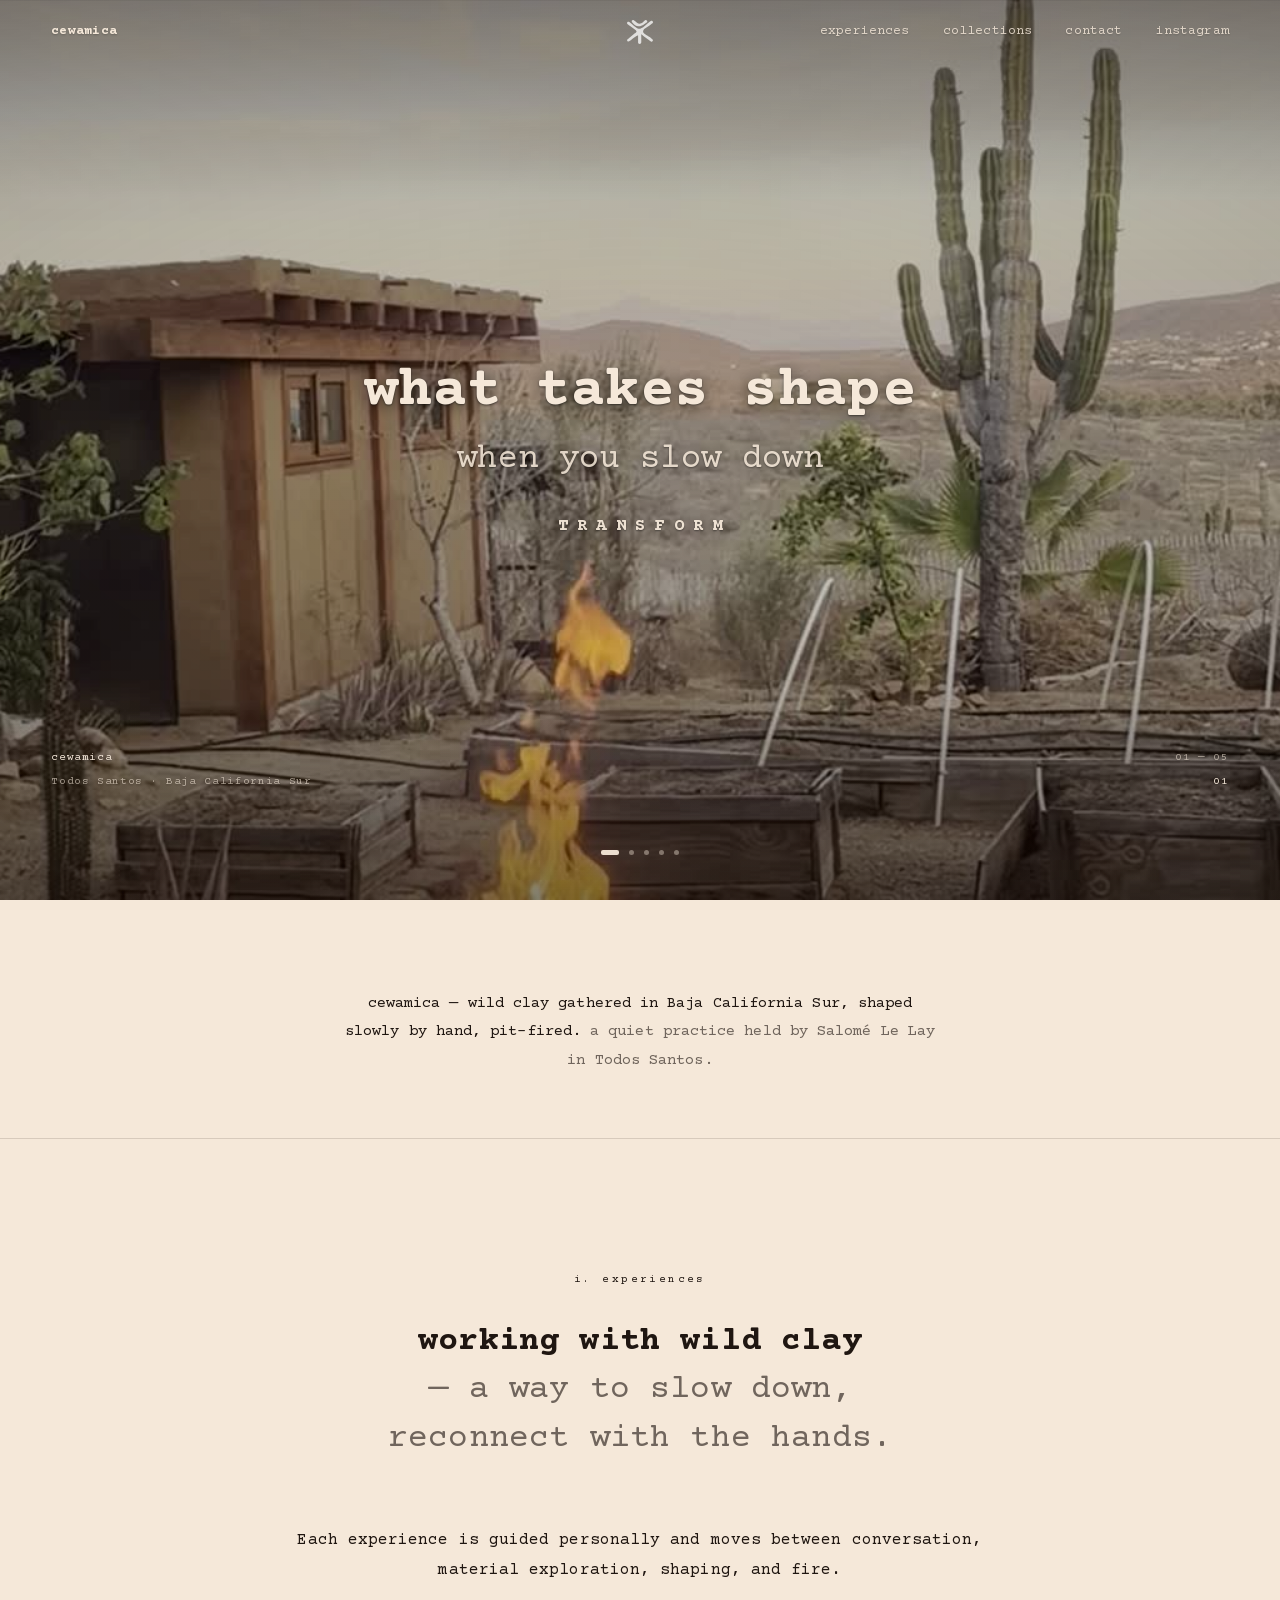
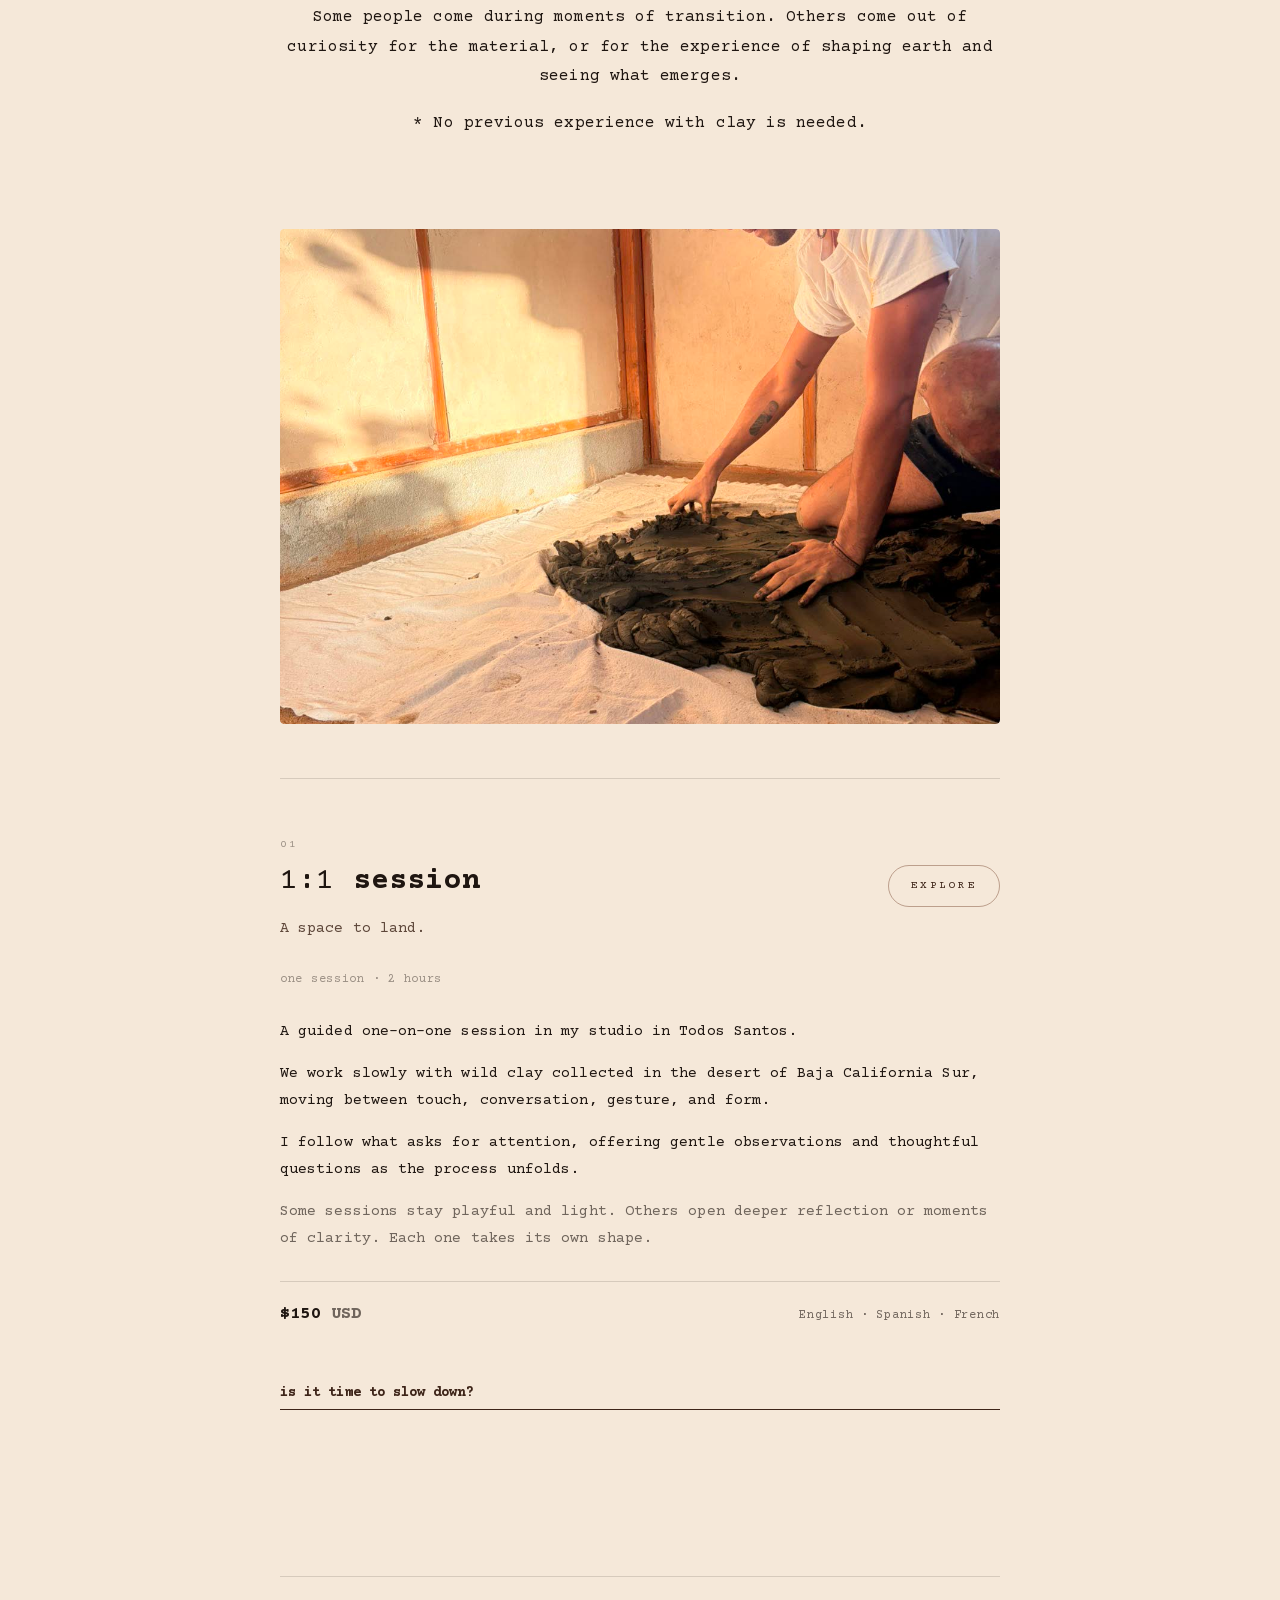
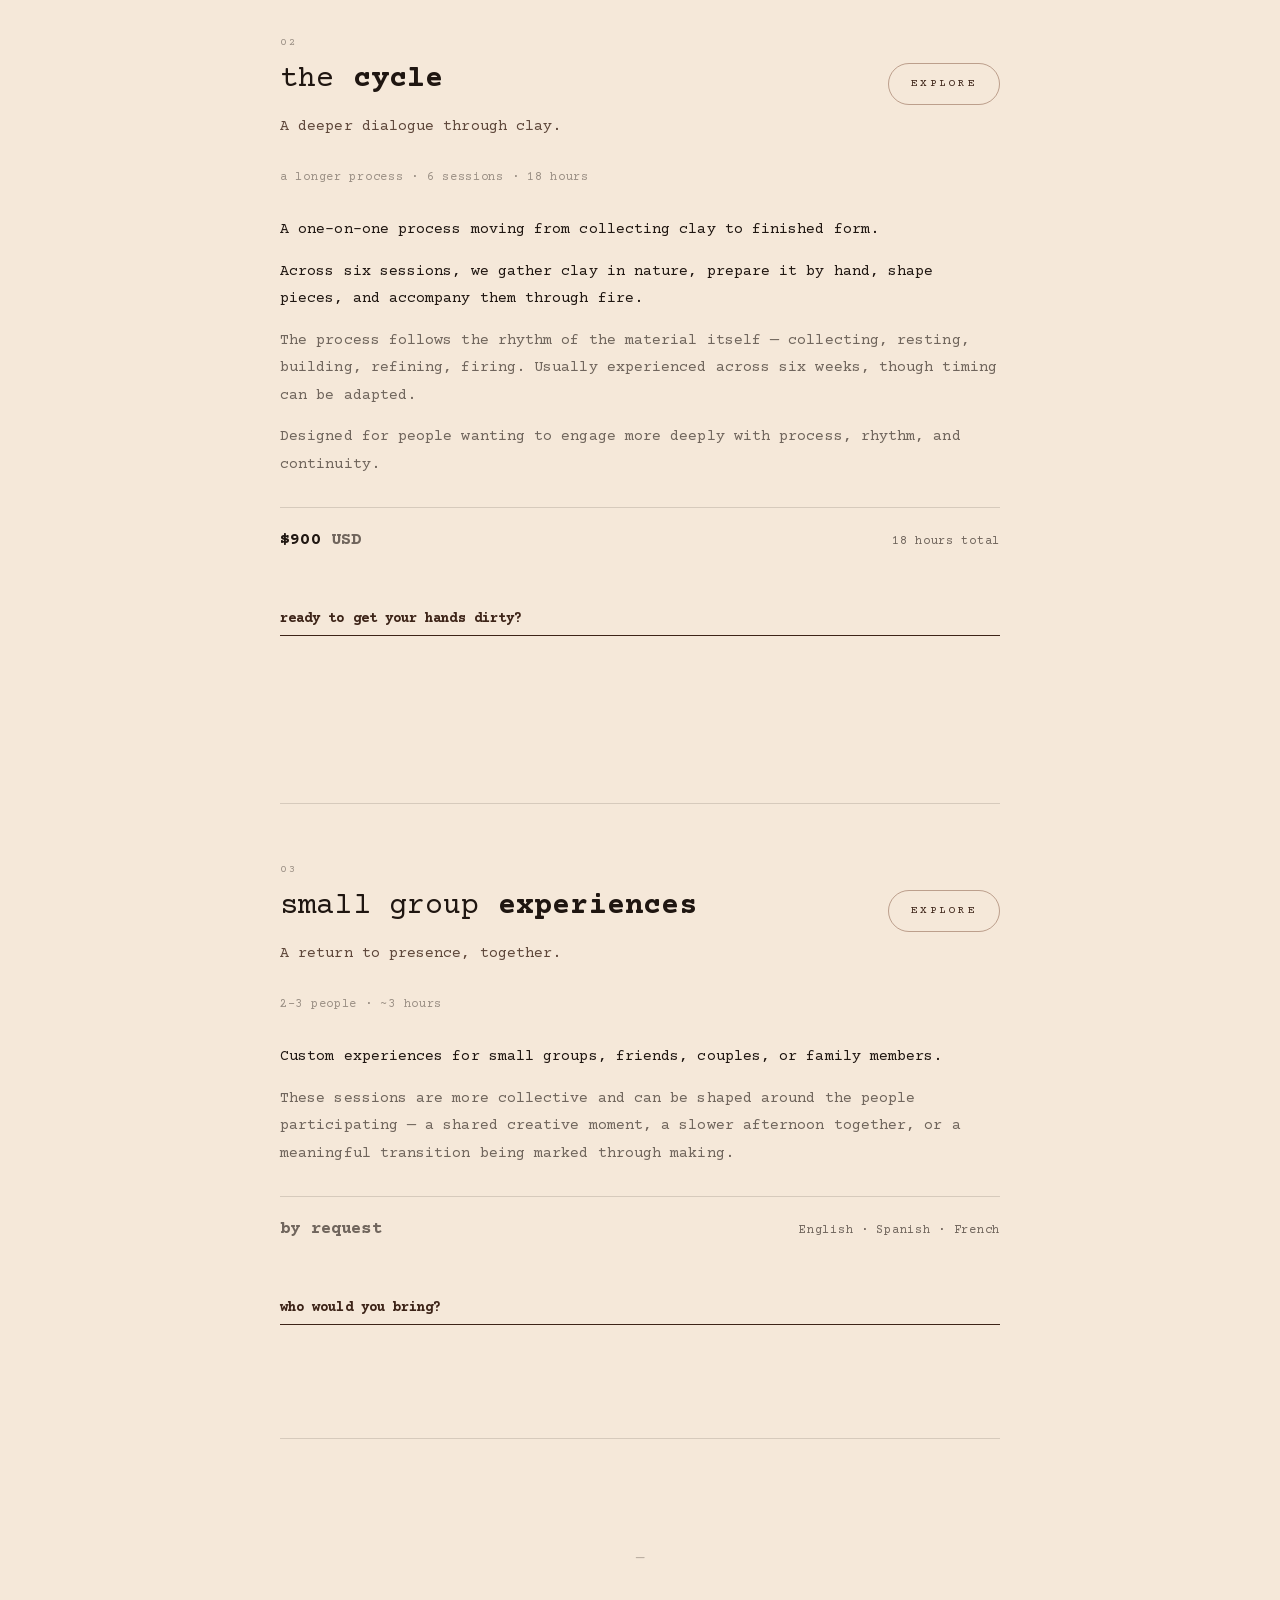
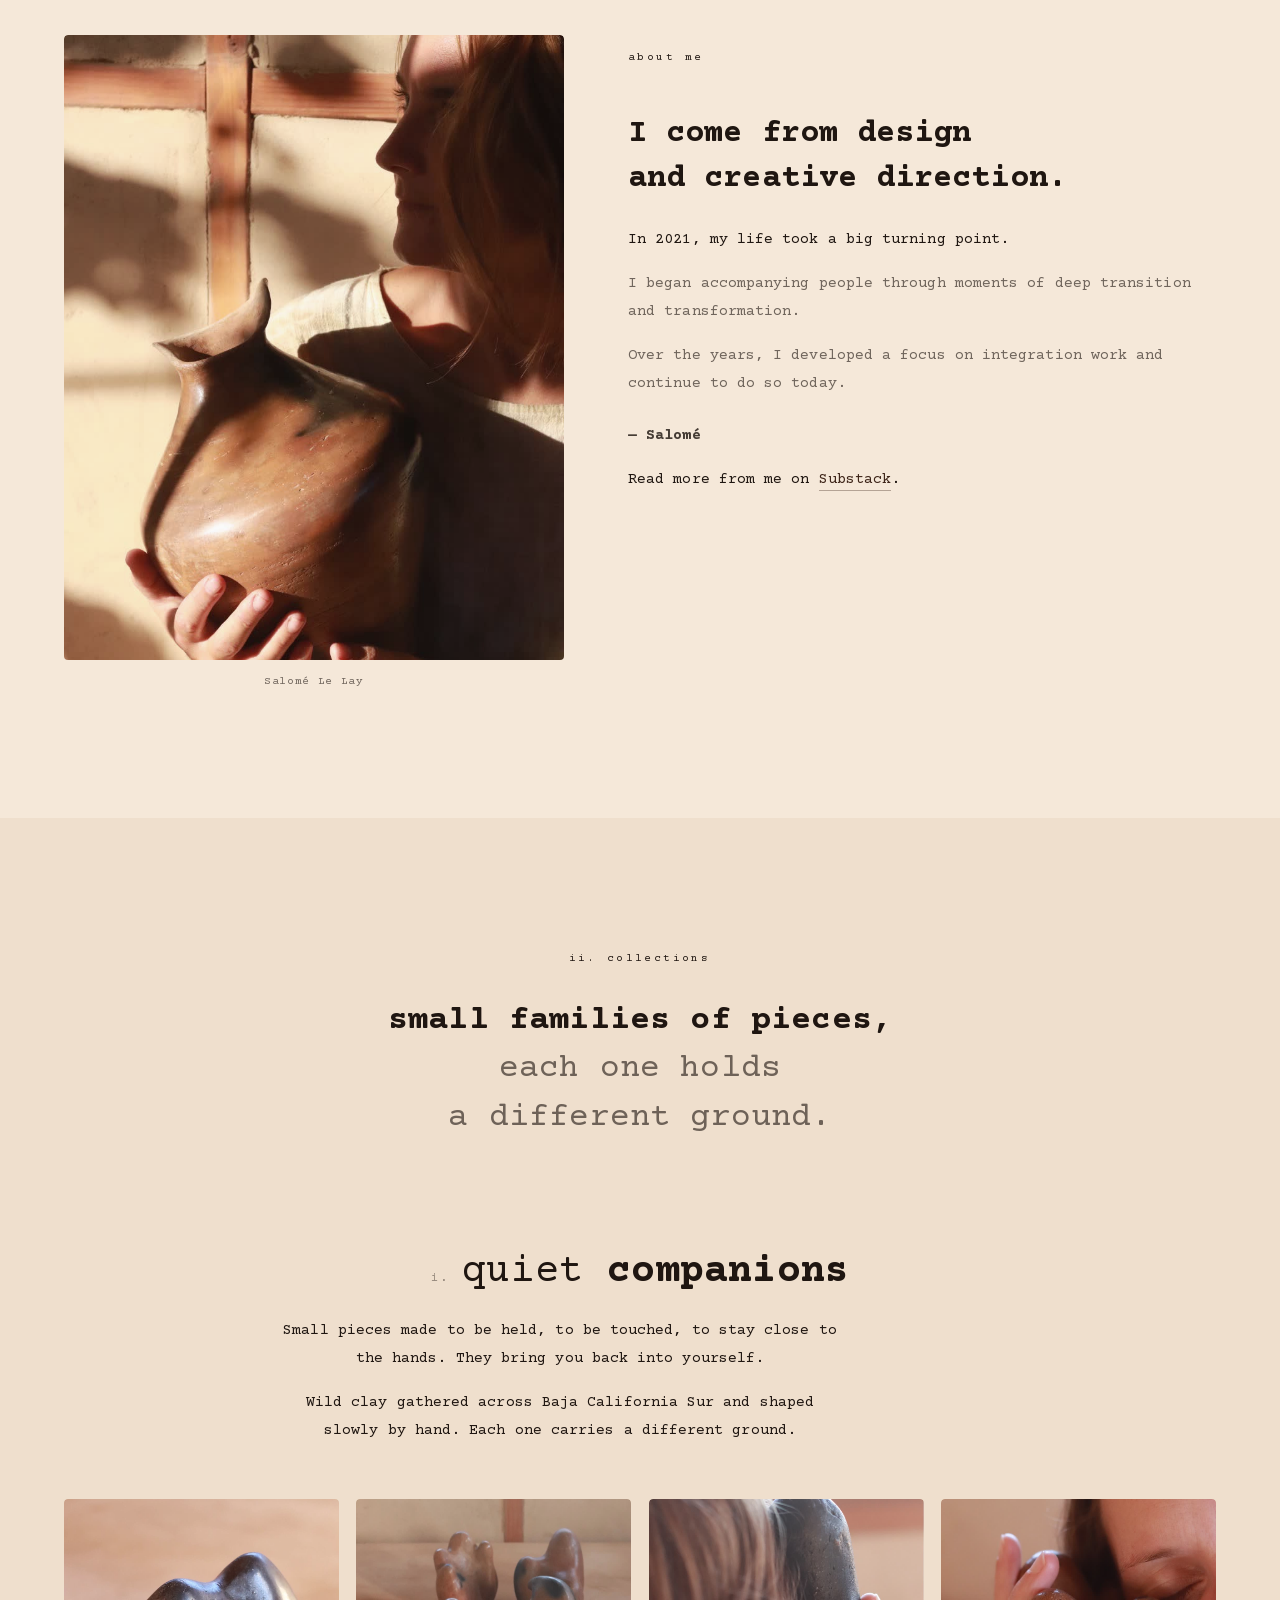
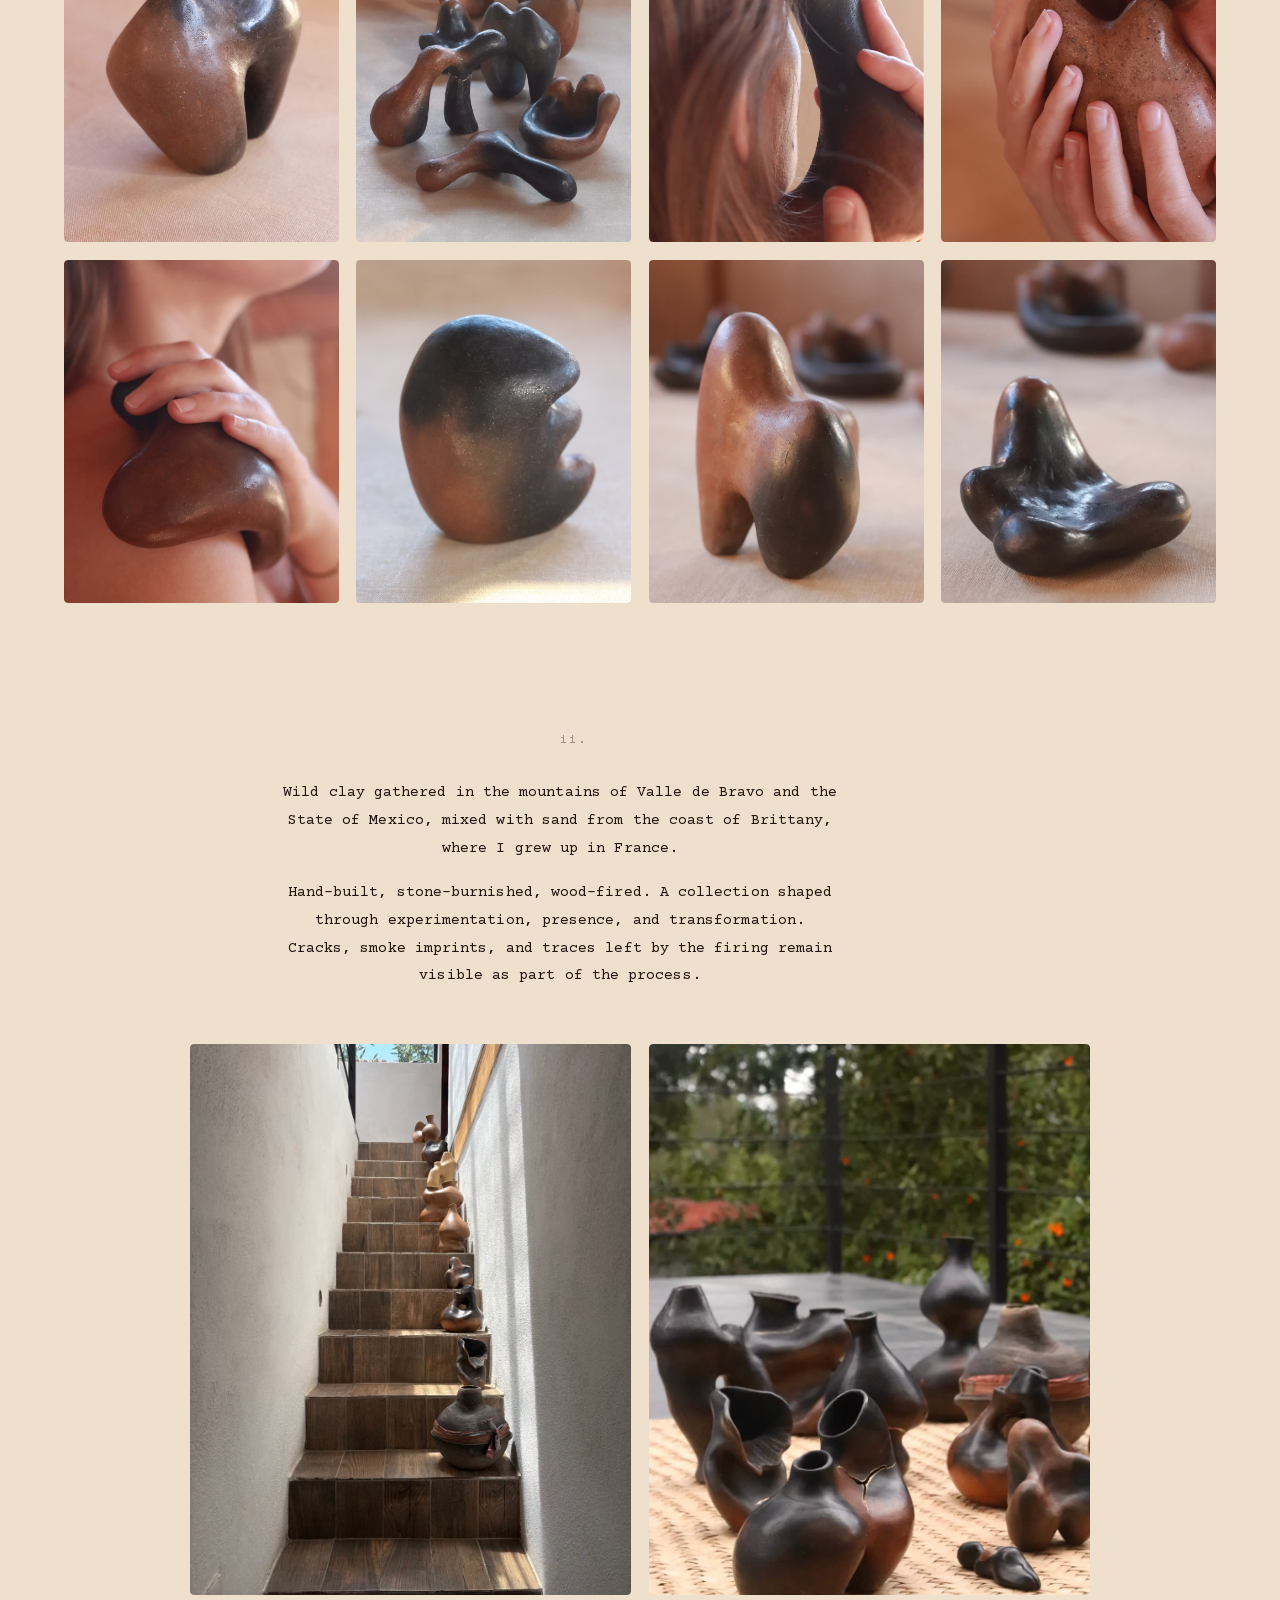
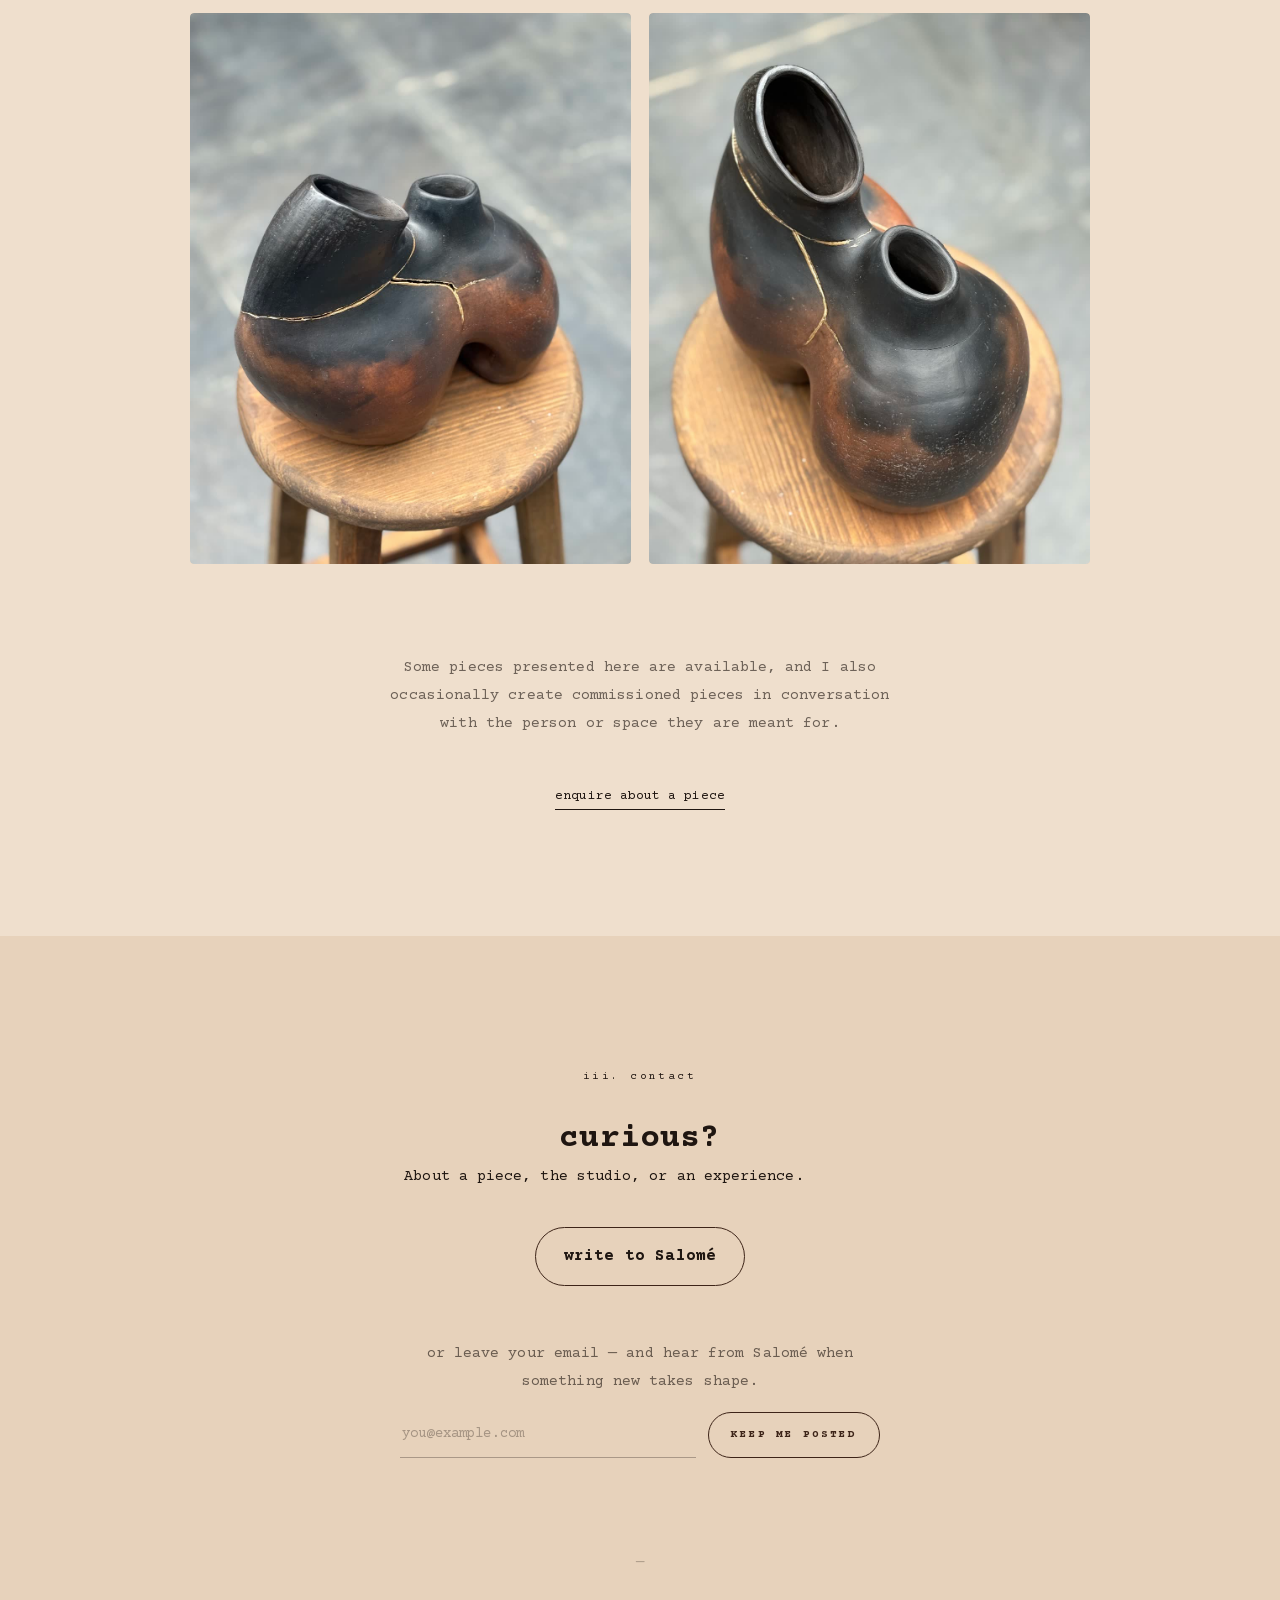
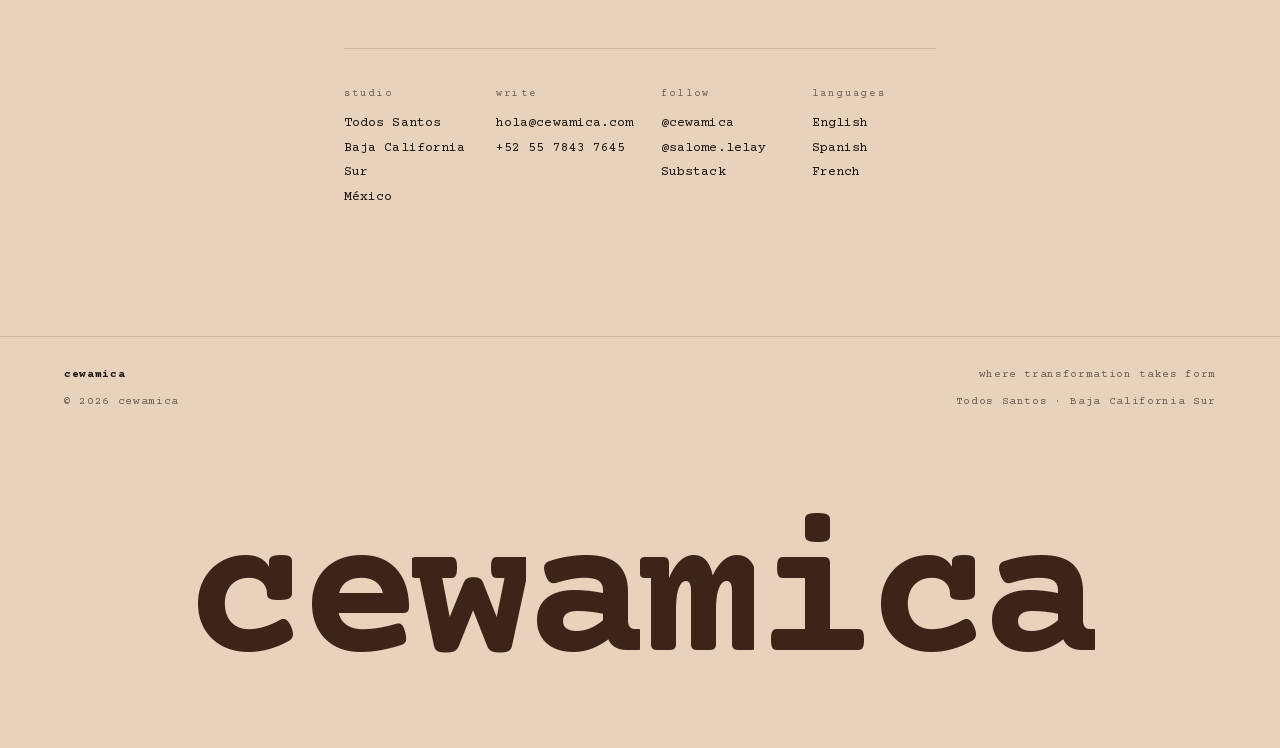
==== commit 829d5151: "Delivery: promote atmospheric to the root URL The final site (video-immersive version) now lives at " ====
--- a/public/atmospheric.html
+++ b/public/atmospheric.html
@@ -2,677 +2,10 @@
 <html lang="en">
 <head>
   <meta charset="UTF-8" />
-  <meta name="viewport" content="width=device-width, initial-scale=1, viewport-fit=cover" />
-  <meta name="theme-color" content="#F4E6D7" />
-  <title>cewamica — atmospheric · wild clay, Baja California Sur</title>
-  <meta name="description" content="Cewamica — wild clay gathered in Baja California Sur, shaped by hand, pit-fired. Guided one-on-one sessions with Salomé Le Lay in Todos Santos." />
-
-  <!-- Critical window: ONLY what first paint needs.
-       Poster 01 paints the hero instantly; everything else streams in after.
-       Fonts are self-hosted woff2 (11KB each) — zero external round-trips. -->
-  <link rel="preload" as="image" href="atmospheric/videos/01.jpg" fetchpriority="high" />
-  <link rel="preload" as="font" href="fonts/CourierPrime-Regular.woff2" type="font/woff2" crossorigin />
-  <link rel="preload" as="font" href="fonts/CourierPrime-Bold.woff2" type="font/woff2" crossorigin />
-
-  <link rel="stylesheet" href="styles.css" />
+  <title>cewámica</title>
+  <meta http-equiv="refresh" content="0; url=./" />
+  <link rel="canonical" href="./" />
+  <script>location.replace('./');</script>
 </head>
-<body data-option="2">
-
-  <!-- Scroll progress -->
-  <div class="scroll-progress" aria-hidden="true"><span id="scrollProgressBar"></span></div>
-
-  <!-- =============================================================
-       NAV — quiet, monospace, lowercase
-       ============================================================= -->
-  <nav class="nav" aria-label="Primary" id="nav">
-    <a class="nav__brand" href="#top" aria-label="Cewamica home">
-      <span class="nav__brand-text">cewamica</span>
-    </a>
-
-    <div class="nav__center" aria-hidden="true">
-      <a href="#top" aria-label="Cewamica">
-        <img src="images/logo/icon.svg" alt="" />
-      </a>
-    </div>
-
-    <div class="nav__links">
-      <a class="nav__link" href="#experiences" data-section="experiences">experiences</a>
-      <a class="nav__link" href="#collections" data-section="collections">collections</a>
-      <a class="nav__link" href="#contact" data-section="contact">contact</a>
-      <a class="nav__link" href="https://instagram.com/cewamica" target="_blank" rel="noopener">instagram</a>
-    </div>
-
-    <button class="nav__menu-toggle" aria-label="Menu" id="menuToggle"><span></span><span></span></button>
-  </nav>
-
-  <!-- Mobile drawer -->
-  <div class="mobile-drawer" id="mobileDrawer" aria-hidden="true">
-    <div class="mobile-drawer__inner">
-      <a href="#experiences" data-close>experiences</a>
-      <a href="#collections" data-close>collections</a>
-      <a href="#contact" data-close>contact</a>
-      <a href="https://instagram.com/cewamica" target="_blank" rel="noopener" data-close>instagram</a>
-    </div>
-  </div>
-
-  <!-- =============================================================
-       HERO — atmospheric video version (option 2)
-       ============================================================= -->
-  <header class="hero" id="top" aria-label="Cewamica" data-mode="video">
-
-    <div class="hero__slides" id="heroSlides">
-
-      <!-- Salomé's landing order: Transform · Expand · Listen · Explore · Feel.
-           Video NN maps 1:1 to slide index (01=transform … 05=feel). -->
-      <article class="slide is-active" data-slide="0">
-        <video class="slide__video" preload="auto" muted playsinline autoplay loop
-               poster="atmospheric/videos/01.jpg">
-          <source src="atmospheric/videos/01.mp4" type="video/mp4" />
-        </video>
-        <div class="slide__veil"></div>
-      </article>
-
-      <article class="slide" data-slide="1">
-        <video class="slide__video" preload="none" muted playsinline loop
-               poster="atmospheric/videos/02.jpg">
-          <source src="atmospheric/videos/02.mp4" type="video/mp4" />
-        </video>
-        <div class="slide__veil"></div>
-      </article>
-
-      <article class="slide" data-slide="2">
-        <video class="slide__video" preload="none" muted playsinline loop
-               poster="atmospheric/videos/03.jpg">
-          <source src="atmospheric/videos/03.mp4" type="video/mp4" />
-        </video>
-        <div class="slide__veil"></div>
-      </article>
-
-      <article class="slide" data-slide="3">
-        <video class="slide__video" preload="none" muted playsinline loop
-               poster="atmospheric/videos/04.jpg">
-          <source src="atmospheric/videos/04.mp4" type="video/mp4" />
-        </video>
-        <div class="slide__veil"></div>
-      </article>
-
-      <article class="slide" data-slide="4">
-        <video class="slide__video" preload="none" muted playsinline loop
-               poster="atmospheric/videos/05.jpg">
-          <source src="atmospheric/videos/05.mp4" type="video/mp4" />
-        </video>
-        <div class="slide__veil"></div>
-      </article>
-
-    </div>
-
-    <!-- Centered fragment — Salomé's single line, repeated under every video.
-         (Same text per slide is intentional. The line breathes against six
-         different Baja landscapes — the meaning settles deeper with each return.) -->
-    <div class="hero__fragment" aria-live="polite">
-      <div class="frag-stack" id="fragStack">
-        <p class="frag is-active" data-frag="0">
-          <span class="frag__line frag__line--lead">what takes shape</span>
-          <span class="frag__line frag__line--sub">when you slow down</span>
-          <span class="frag__word">transform</span>
-        </p>
-        <p class="frag" data-frag="1">
-          <span class="frag__line frag__line--lead">what takes shape</span>
-          <span class="frag__line frag__line--sub">when you slow down</span>
-          <span class="frag__word">expand</span>
-        </p>
-        <p class="frag" data-frag="2">
-          <span class="frag__line frag__line--lead">what takes shape</span>
-          <span class="frag__line frag__line--sub">when you slow down</span>
-          <span class="frag__word">listen</span>
-        </p>
-        <p class="frag" data-frag="3">
-          <span class="frag__line frag__line--lead">what takes shape</span>
-          <span class="frag__line frag__line--sub">when you slow down</span>
-          <span class="frag__word">explore</span>
-        </p>
-        <p class="frag" data-frag="4">
-          <span class="frag__line frag__line--lead">what takes shape</span>
-          <span class="frag__line frag__line--sub">when you slow down</span>
-          <span class="frag__word">feel</span>
-        </p>
-      </div>
-    </div>
-
-    <!-- Bottom-left meta -->
-    <div class="hero__meta hero__meta--bl" aria-hidden="true">
-      <span>cewamica</span>
-      <span class="dim">Todos Santos · Baja California Sur</span>
-    </div>
-
-    <!-- Bottom-right meta — index -->
-    <div class="hero__meta hero__meta--br" aria-hidden="true">
-      <span class="dim">01 — 05</span>
-      <span id="slideIndex">01</span>
-    </div>
-
-    <!-- Tiny progress dots, click to jump -->
-    <div class="hero__dots" id="heroDots" role="tablist" aria-label="Hero">
-      <button class="dot is-active" data-go="0" role="tab" aria-label="transform"></button>
-      <button class="dot" data-go="1" role="tab" aria-label="expand"></button>
-      <button class="dot" data-go="2" role="tab" aria-label="listen"></button>
-      <button class="dot" data-go="3" role="tab" aria-label="explore"></button>
-      <button class="dot" data-go="4" role="tab" aria-label="feel"></button>
-    </div>
-
-    <a class="scroll-cue" href="#experiences" aria-label="Scroll">
-      <span>scroll</span>
-      <span class="scroll-cue__line" aria-hidden="true"></span>
-    </a>
-
-  </header>
-
-  <!-- =============================================================
-       INTRO STRIP — between hero and experiences, breathing room
-       ============================================================= -->
-  <section class="strip" aria-hidden="true">
-    <div class="strip__inner">
-      <p class="strip__copy reveal">
-        cewamica — wild clay gathered in Baja California Sur,
-        shaped slowly by hand, pit-fired. <span class="dim">a quiet practice held by Salomé Le Lay in Todos Santos.</span>
-      </p>
-    </div>
-  </section>
-
-  <!-- =============================================================
-       EXPERIENCES
-       ============================================================= -->
-  <section class="section" id="experiences">
-    <div class="section__inner">
-
-      <header class="section__head">
-        <span class="eyebrow reveal">i. experiences</span>
-        <h2 class="display reveal reveal--delay-1">
-          <span class="line">working with wild clay</span>
-          <span class="line dim">— a way to slow down,</span>
-          <span class="line dim">reconnect with the hands.</span>
-        </h2>
-      </header>
-
-      <div class="experiences__intro">
-        <p class="reveal">
-          Each experience is guided personally and moves between conversation,
-          material exploration, shaping, and fire.
-        </p>
-        <p class="reveal reveal--delay-1 dim">
-          Some people come during moments of transition. Others come out of curiosity
-          for the material, or for the experience of shaping earth and seeing what emerges.
-        </p>
-        <p class="footnote reveal reveal--delay-2">
-          * No previous experience with clay is needed.
-        </p>
-      </div>
-
-      <!-- Atmospheric strip between intro + offers — the practice, made visible -->
-      <figure class="experiences__atmosphere reveal">
-        <img src="images/ambient/process-02.jpg" alt="" loading="lazy" />
-      </figure>
-
-      <!-- Three offerings -->
-      <div class="offers">
-
-        <!-- 1:1 SESSION ============================================ -->
-        <article class="offer reveal" data-offer="one-on-one">
-          <header class="offer__head">
-            <span class="offer__index">01</span>
-            <button class="offer__title-btn" type="button"
-                    aria-expanded="false" aria-controls="expand-one-on-one">
-              <h3 class="offer__title">1:1 <span class="medium">session</span></h3>
-              <span class="offer__explore" aria-hidden="true">
-                <span class="offer__explore-label offer__explore-label--closed">explore</span><span class="offer__explore-label offer__explore-label--open">close</span>
-              </span>
-            </button>
-            <p class="offer__tagline"><em>A space to land.</em></p>
-            <span class="offer__meta">one session · 2 hours</span>
-          </header>
-          <div class="offer__body">
-            <p>A guided one-on-one session in my studio in Todos Santos.</p>
-            <p>We work slowly with wild clay collected in the desert of Baja
-              California Sur, moving between touch, conversation, gesture, and form.</p>
-            <p><em>I follow what asks for attention, offering gentle observations
-              and thoughtful questions as the process unfolds.</em></p>
-            <p class="dim">Some sessions stay playful and light.
-              Others open deeper reflection or moments of clarity.
-              Each one takes its own shape.</p>
-          </div>
-          <footer class="offer__foot">
-            <span class="offer__price">$150 <span class="dim">USD</span></span>
-            <span class="offer__lang dim">English · Spanish · French</span>
-          </footer>
-          <a class="offer__whatsapp" href="https://wa.me/5215578437645?text=Hi%20Salom%C3%A9%2C%20is%20it%20time%20to%20slow%20down%3F%20I%27d%20like%20to%20book%20a%201%3A1%20session." target="_blank" rel="noopener">
-            <span>is it time to slow down?</span>
-          </a>
-
-          <!-- IN-PLACE DISCLOSURE — opens with the explore button above -->
-          <section class="offer__expand" id="expand-one-on-one" aria-hidden="true">
-            <div class="offer__expand-inner">
-              <p class="offer__expand-headline"><em>A space to land.</em></p>
-              <div class="offer__gallery" data-gallery-size="3">
-                <figure class="offer__media">
-                  <video class="offer__media-video" preload="none" muted playsinline loop
-                         data-poster="atmospheric/galleries/one-on-one/01.jpg"
-                         data-src="atmospheric/galleries/one-on-one/01.mp4"></video>
-                </figure>
-                <figure class="offer__media">
-                  <video class="offer__media-video" preload="none" muted playsinline loop
-                         data-poster="atmospheric/galleries/one-on-one/02.jpg"
-                         data-src="atmospheric/galleries/one-on-one/02.mp4"></video>
-                </figure>
-                <figure class="offer__media">
-                  <video class="offer__media-video" preload="none" muted playsinline loop
-                         data-poster="atmospheric/galleries/one-on-one/03.jpg"
-                         data-src="atmospheric/galleries/one-on-one/03.mp4"></video>
-                </figure>
-              </div>
-              <div class="offer__quotes">
-                <blockquote class="offer__quote">
-                  <p>“It's so easy for me to get caught up in everything. I hadn't realized
-                  how much I needed this. I left calmer, more present and more like myself.”</p>
-                  <footer class="offer__quote-by">— Caroline, France</footer>
-                </blockquote>
-                <blockquote class="offer__quote">
-                  <p>“I don't often make time for myself like this. It felt so good to explore
-                  with clay in hands and simply be.”</p>
-                  <footer class="offer__quote-by">— Andrea, Uruguay</footer>
-                </blockquote>
-              </div>
-              <a class="offer__expand-cta" href="https://wa.me/5215578437645?text=Hi%20Salom%C3%A9%2C%20is%20it%20time%20to%20slow%20down%3F%20I%27d%20like%20to%20book%20a%201%3A1%20session." target="_blank" rel="noopener">
-                <span>is it time to slow down?</span>
-              </a>
-              <button class="offer__expand-close" type="button" aria-label="close">close ×</button>
-            </div>
-          </section>
-        </article>
-
-        <!-- THE CYCLE ============================================== -->
-        <article class="offer reveal reveal--delay-1" data-offer="cycle">
-          <header class="offer__head">
-            <span class="offer__index">02</span>
-            <button class="offer__title-btn" type="button"
-                    aria-expanded="false" aria-controls="expand-cycle">
-              <h3 class="offer__title">the <span class="medium">cycle</span></h3>
-              <span class="offer__explore" aria-hidden="true">
-                <span class="offer__explore-label offer__explore-label--closed">explore</span><span class="offer__explore-label offer__explore-label--open">close</span>
-              </span>
-            </button>
-            <p class="offer__tagline"><em>A deeper dialogue through clay.</em></p>
-            <span class="offer__meta">a longer process · 6 sessions · 18 hours</span>
-          </header>
-          <div class="offer__body">
-            <p>A one-on-one process moving from collecting clay to finished form.</p>
-            <p>Across six sessions, we gather clay in nature, prepare it by hand,
-              shape pieces, and accompany them through fire.</p>
-            <p class="dim">The process follows the rhythm of the material itself —
-              collecting, resting, building, refining, firing.
-              Usually experienced across six weeks, though timing can be adapted.</p>
-            <p class="dim">Designed for people wanting to engage more deeply
-              with process, rhythm, and continuity.</p>
-          </div>
-          <footer class="offer__foot">
-            <span class="offer__price">$900 <span class="dim">USD</span></span>
-            <span class="offer__lang dim">18 hours total</span>
-          </footer>
-          <a class="offer__whatsapp" href="https://wa.me/5215578437645?text=Hi%20Salom%C3%A9%2C%20I%27m%20ready%20to%20get%20my%20hands%20dirty.%20Tell%20me%20about%20the%20Cycle." target="_blank" rel="noopener">
-            <span>ready to get your hands dirty?</span>
-          </a>
-
-          <section class="offer__expand" id="expand-cycle" aria-hidden="true">
-            <div class="offer__expand-inner">
-              <p class="offer__expand-headline"><em>A deeper dialogue through clay.</em></p>
-              <div class="offer__gallery" data-gallery-size="5">
-                <figure class="offer__media">
-                  <video class="offer__media-video" preload="none" muted playsinline loop
-                         data-poster="atmospheric/galleries/cycle/01.jpg"
-                         data-src="atmospheric/galleries/cycle/01.mp4"></video>
-                </figure>
-                <figure class="offer__media">
-                  <video class="offer__media-video" preload="none" muted playsinline loop
-                         data-poster="atmospheric/galleries/cycle/02.jpg"
-                         data-src="atmospheric/galleries/cycle/02.mp4"></video>
-                </figure>
-                <figure class="offer__media">
-                  <video class="offer__media-video" preload="none" muted playsinline loop
-                         data-poster="atmospheric/galleries/cycle/03.jpg"
-                         data-src="atmospheric/galleries/cycle/03.mp4"></video>
-                </figure>
-                <figure class="offer__media">
-                  <video class="offer__media-video" preload="none" muted playsinline loop
-                         data-poster="atmospheric/galleries/cycle/04.jpg"
-                         data-src="atmospheric/galleries/cycle/04.mp4"></video>
-                </figure>
-                <figure class="offer__media">
-                  <video class="offer__media-video" preload="none" muted playsinline loop
-                         data-poster="atmospheric/galleries/cycle/05.jpg"
-                         data-src="atmospheric/galleries/cycle/05.mp4"></video>
-                </figure>
-              </div>
-              <div class="offer__quotes">
-                <blockquote class="offer__quote">
-                  <p>“I came because I wanted to learn about wild clay. I didn't expect
-                  the process to teach me so much about myself…”</p>
-                  <footer class="offer__quote-by">— Lucia, Argentina</footer>
-                </blockquote>
-                <blockquote class="offer__quote">
-                  <p>“Learning to transform clay from the ground completely changed
-                  the way I think about ceramics.”</p>
-                  <footer class="offer__quote-by">— Ismael, Mexico</footer>
-                </blockquote>
-              </div>
-              <a class="offer__expand-cta" href="https://wa.me/5215578437645?text=Hi%20Salom%C3%A9%2C%20I%27m%20ready%20to%20get%20my%20hands%20dirty.%20Tell%20me%20about%20the%20Cycle." target="_blank" rel="noopener">
-                <span>ready to get your hands dirty?</span>
-              </a>
-              <button class="offer__expand-close" type="button" aria-label="close">close ×</button>
-            </div>
-          </section>
-        </article>
-
-        <!-- SMALL GROUP =========================================== -->
-        <article class="offer reveal reveal--delay-2" data-offer="group">
-          <header class="offer__head">
-            <span class="offer__index">03</span>
-            <button class="offer__title-btn" type="button"
-                    aria-expanded="false" aria-controls="expand-group">
-              <h3 class="offer__title">small group <span class="medium">experiences</span></h3>
-              <span class="offer__explore" aria-hidden="true">
-                <span class="offer__explore-label offer__explore-label--closed">explore</span><span class="offer__explore-label offer__explore-label--open">close</span>
-              </span>
-            </button>
-            <p class="offer__tagline"><em>A return to presence, together.</em></p>
-            <span class="offer__meta">2–3 people · ~3 hours</span>
-          </header>
-          <div class="offer__body">
-            <p>Custom experiences for small groups, friends, couples, or family members.</p>
-            <p class="dim">These sessions are more collective and can be shaped around the
-              people participating — a shared creative moment, a slower afternoon together,
-              or a meaningful transition being marked through making.</p>
-          </div>
-          <footer class="offer__foot">
-            <span class="offer__price dim">by request</span>
-            <span class="offer__lang dim">English · Spanish · French</span>
-          </footer>
-          <a class="offer__whatsapp" href="https://wa.me/5215578437645?text=Hi%20Salom%C3%A9%2C%20who%20would%20I%20bring%3F%20Tell%20me%20about%20the%20group%20experience." target="_blank" rel="noopener">
-            <span>who would you bring?</span>
-          </a>
-
-          <section class="offer__expand" id="expand-group" aria-hidden="true">
-            <div class="offer__expand-inner">
-              <p class="offer__expand-headline"><em>A return to presence, together.</em></p>
-              <div class="offer__gallery" data-gallery-size="3">
-                <figure class="offer__media">
-                  <video class="offer__media-video" preload="none" muted playsinline loop
-                         data-poster="atmospheric/galleries/group/01.jpg"
-                         data-src="atmospheric/galleries/group/01.mp4"></video>
-                </figure>
-                <figure class="offer__media">
-                  <video class="offer__media-video" preload="none" muted playsinline loop
-                         data-poster="atmospheric/galleries/group/02.jpg"
-                         data-src="atmospheric/galleries/group/02.mp4"></video>
-                </figure>
-                <figure class="offer__media">
-                  <video class="offer__media-video" preload="none" muted playsinline loop
-                         data-poster="atmospheric/galleries/group/03.jpg"
-                         data-src="atmospheric/galleries/group/03.mp4"></video>
-                </figure>
-              </div>
-              <div class="offer__quotes">
-                <blockquote class="offer__quote">
-                  <p>“We came expecting to spend an afternoon working with clay.
-                  We left with a memory we will carry for a long time.”</p>
-                  <footer class="offer__quote-by">— Marta &amp; Felipe, Spain</footer>
-                </blockquote>
-                <blockquote class="offer__quote">
-                  <p>“It's hard to explain what happened that day. I'm still grateful for it.”</p>
-                  <footer class="offer__quote-by">— Hannah, United States</footer>
-                </blockquote>
-              </div>
-              <a class="offer__expand-cta" href="https://wa.me/5215578437645?text=Hi%20Salom%C3%A9%2C%20who%20would%20I%20bring%3F%20Tell%20me%20about%20the%20group%20experience." target="_blank" rel="noopener">
-                <span>who would you bring?</span>
-              </a>
-              <button class="offer__expand-close" type="button" aria-label="close">close ×</button>
-            </div>
-          </section>
-        </article>
-
-      </div>
-
-      <!-- About me — embedded inside Experiences -->
-      <div class="about">
-        <div class="about__divider"><span>—</span></div>
-
-        <div class="about__grid">
-
-          <figure class="about__media reveal">
-            <img src="images/about/salome.jpg" alt="Salomé Le Lay" loading="lazy" />
-            <figcaption class="dim">Salomé Le Lay</figcaption>
-          </figure>
-
-          <div class="about__copy">
-            <span class="eyebrow reveal">about me</span>
-            <h3 class="about__title reveal reveal--delay-1">
-              <span class="line">I come from design</span>
-              <span class="line">and creative direction.</span>
-            </h3>
-            <div class="about__body reveal reveal--delay-1">
-              <p>
-                In 2021, my life took a big turning point.
-              </p>
-              <p class="dim">
-                I began accompanying people through moments of deep transition
-                and transformation.
-              </p>
-              <p class="dim">
-                <em>Over the years, I developed a focus on integration work
-                and continue to do so today.</em>
-              </p>
-              <p class="signature">— Salomé</p>
-              <p class="about__substack">
-                Read more from me on
-                <a href="https://salomlelay.substack.com/?utm_source=cewamica&utm_medium=web&utm_content=about"
-                   target="_blank" rel="noopener">Substack</a>.
-              </p>
-            </div>
-          </div>
-
-        </div>
-      </div>
-
-    </div>
-  </section>
-
-  <!-- =============================================================
-       COLLECTIONS
-       ============================================================= -->
-  <section class="section section--collections" id="collections">
-    <div class="section__inner">
-
-      <header class="section__head">
-        <span class="eyebrow reveal">ii. collections</span>
-        <h2 class="display reveal reveal--delay-1">
-          <span class="line">small families of pieces,</span>
-          <span class="line dim">each one holds</span>
-          <span class="line dim">a different ground.</span>
-        </h2>
-      </header>
-
-      <!-- QUIET COMPANIONS -->
-      <article class="collection">
-        <header class="collection__head">
-          <div class="collection__title-row">
-            <span class="collection__index">i.</span>
-            <h3 class="collection__title reveal">quiet <span class="medium">companions</span></h3>
-          </div>
-          <p class="collection__lede reveal reveal--delay-1">
-            Small pieces made to be held, to be touched,
-            to stay close to the hands. They bring you back into yourself.
-          </p>
-          <p class="collection__lede dim reveal reveal--delay-2">
-            Wild clay gathered across Baja California Sur and shaped slowly by hand.
-            Each one carries a different ground.
-          </p>
-        </header>
-
-        <div class="collection__grid">
-          <figure class="piece"><img src="images/quiet/companion-hero.jpg" alt="" loading="lazy"><figcaption><span>i</span> companion · lead piece</figcaption></figure>
-          <figure class="piece"><img src="images/quiet/quiet-02.jpg" alt="" loading="lazy"><figcaption><span>ii</span> pescadero · 12 × 13</figcaption></figure>
-          <figure class="piece"><img src="images/quiet/quiet-03.jpg" alt="" loading="lazy"><figcaption><span>iii</span> la torre · 13 × 14</figcaption></figure>
-          <figure class="piece"><img src="images/quiet/quiet-05.jpg" alt="" loading="lazy"><figcaption><span>iv</span> sierra · 11 × 12</figcaption></figure>
-          <figure class="piece"><img src="images/quiet/quiet-06.jpg" alt="" loading="lazy"><figcaption><span>v</span> lecho · 14 × 15</figcaption></figure>
-          <figure class="piece"><img src="images/quiet/quiet-07.jpg" alt="" loading="lazy"><figcaption><span>vi</span> pacífico · 10 × 11</figcaption></figure>
-          <figure class="piece"><img src="images/quiet/quiet-09.jpg" alt="" loading="lazy"><figcaption><span>vii</span> cardón · 13 × 14</figcaption></figure>
-          <figure class="piece"><img src="images/quiet/quiet-10.jpg" alt="" loading="lazy"><figcaption><span>viii</span> salobre · 12 × 12</figcaption></figure>
-        </div>
-      </article>
-
-      <!-- VALLE -->
-      <article class="collection">
-        <header class="collection__head">
-          <div class="collection__title-row">
-            <span class="collection__index">ii.</span>
-            <h3 class="collection__title reveal"><span class="medium">valle</span></h3>
-          </div>
-          <p class="collection__lede reveal reveal--delay-1">
-            Wild clay gathered in the mountains of Valle de Bravo and the State of Mexico,
-            mixed with sand from the coast of Brittany, where I grew up in France.
-          </p>
-          <p class="collection__lede dim reveal reveal--delay-2">
-            Hand-built, stone-burnished, wood-fired.
-            A collection shaped through experimentation, presence, and transformation.
-            Cracks, smoke imprints, and traces left by the firing remain visible as part of the process.
-          </p>
-        </header>
-
-        <div class="collection__grid collection__grid--large">
-          <figure class="piece"><img src="images/valle/valle-02.jpg" alt="" loading="lazy"><figcaption><span>i</span> cardón · large</figcaption></figure>
-          <figure class="piece"><img src="images/valle/valle-01.jpg" alt="" loading="lazy"><figcaption><span>ii</span> vertical</figcaption></figure>
-          <figure class="piece"><img src="images/valle/valle-03.jpg" alt="" loading="lazy"><figcaption><span>iii</span> vessel</figcaption></figure>
-          <figure class="piece"><img src="images/valle/valle-04.jpg" alt="" loading="lazy"><figcaption><span>iv</span> detail</figcaption></figure>
-        </div>
-      </article>
-
-      <div class="collection__note reveal">
-        <p class="collection__note-text dim">
-          Some pieces presented here are available, and I also occasionally create
-          commissioned pieces in conversation with the person or space they are meant for.
-        </p>
-        <a href="mailto:hola@cewamica.com" class="collection__enquire">enquire about a piece</a>
-      </div>
-
-    </div>
-  </section>
-
-  <!-- =============================================================
-       CONTACT
-       ============================================================= -->
-  <section class="section section--contact" id="contact">
-    <div class="section__inner section__inner--center">
-
-      <span class="eyebrow reveal">iii. contact</span>
-
-      <h2 class="display reveal reveal--delay-1">
-        <span class="line">curious?</span>
-      </h2>
-
-      <p class="contact__lede reveal reveal--delay-2 dim">
-        About a piece, the studio, or an experience.
-      </p>
-
-      <div class="contact__cta-wrap reveal reveal--delay-2">
-        <a class="contact__cta" href="mailto:hola@cewamica.com">
-          write to Salomé
-        </a>
-      </div>
-
-      <!-- Email capture — the quiet path: leave an address, Salomé writes back.
-           Posts to FormSubmit (delivers to hola@cewamica.com, no backend). -->
-      <div class="signup reveal reveal--delay-3">
-        <p class="signup__lede dim">
-          or leave your email — and hear from Salomé when something new takes shape.
-        </p>
-        <form class="signup__form" id="signupForm"
-              action="https://formsubmit.co/ajax/hola@cewamica.com" method="POST" novalidate>
-          <input type="text" name="_honey" class="signup__honey" tabindex="-1" autocomplete="off" aria-hidden="true" />
-          <input type="hidden" name="_subject" value="cewamica — someone left their email" />
-          <input type="hidden" name="_captcha" value="false" />
-          <label class="signup__label" for="signupEmail">your email</label>
-          <div class="signup__row">
-            <input class="signup__input" id="signupEmail" type="email" name="email"
-                   placeholder="you@example.com" required autocomplete="email" inputmode="email" />
-            <button class="signup__btn" type="submit">keep me posted</button>
-          </div>
-          <p class="signup__msg" id="signupMsg" role="status" aria-live="polite"></p>
-        </form>
-      </div>
-
-      <div class="contact__sep" aria-hidden="true">—</div>
-
-      <div class="contact__details">
-        <div class="contact__col reveal">
-          <span class="contact__label dim">studio</span>
-          <p>Todos Santos<br>Baja California Sur<br>México</p>
-        </div>
-        <div class="contact__col reveal reveal--delay-1">
-          <span class="contact__label dim">write</span>
-          <p>
-            <a href="mailto:hola@cewamica.com">hola@cewamica.com</a><br>
-            <a href="tel:+5215578437645">+52 55 7843 7645</a>
-          </p>
-        </div>
-        <div class="contact__col reveal reveal--delay-2">
-          <span class="contact__label dim">follow</span>
-          <p>
-            <a href="https://instagram.com/cewamica" target="_blank" rel="noopener">@cewamica</a><br>
-            <a href="https://instagram.com/salome.lelay" target="_blank" rel="noopener">@salome.lelay</a><br>
-            <a href="https://salomlelay.substack.com/?utm_source=cewamica&utm_medium=web&utm_content=footer" target="_blank" rel="noopener">Substack</a>
-          </p>
-        </div>
-        <div class="contact__col reveal reveal--delay-3">
-          <span class="contact__label dim">languages</span>
-          <p>English<br>Spanish<br>French</p>
-        </div>
-      </div>
-
-    </div>
-  </section>
-
-  <!-- =============================================================
-       FOOTER — quiet typewritten signature
-       ============================================================= -->
-  <footer class="foot">
-    <div class="foot__inner">
-      <div class="foot__row">
-        <span class="foot__wordmark">cewamica</span>
-        <span class="dim">where transformation takes form</span>
-      </div>
-      <div class="foot__row">
-        <span class="dim">© 2026 cewamica</span>
-        <span class="dim">Todos Santos · Baja California Sur</span>
-      </div>
-      <div class="foot__row foot__row--switch">
-        <span class="dim">currently viewing — option 2 · video atmosphere</span>
-        <a class="dim" href="index.html">see option 1 · photographs ↗</a>
-      </div>
-    </div>
-
-    <!-- Giant wordmark sign-off — letters stagger up from below on scroll into view -->
-    <div class="foot__giant" aria-hidden="true">
-      <span class="giant-wordmark" data-text="cewamica">
-        <span class="gw__letter" style="--idx:0"><span>c</span></span>
-        <span class="gw__letter" style="--idx:1"><span>e</span></span>
-        <span class="gw__letter" style="--idx:2"><span>w</span></span>
-        <span class="gw__letter" style="--idx:3"><span>a</span></span>
-        <span class="gw__letter" style="--idx:4"><span>m</span></span>
-        <span class="gw__letter" style="--idx:5"><span>i</span></span>
-        <span class="gw__letter" style="--idx:6"><span>c</span></span>
-        <span class="gw__letter" style="--idx:7"><span>a</span></span>
-      </span>
-    </div>
-  </footer>
-
-  <script src="main.js" defer></script>
-</body>
+<body></body>
 </html>
